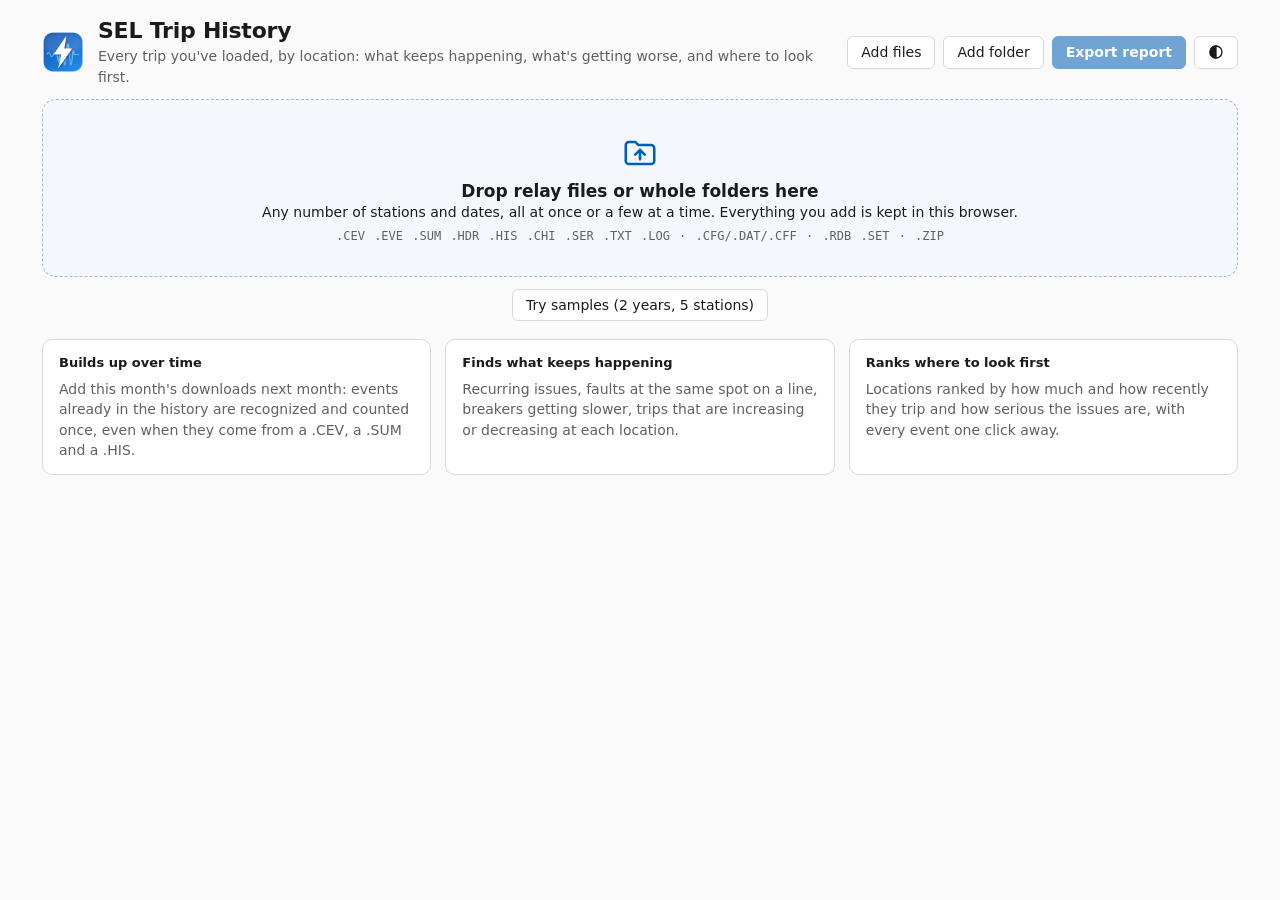
==== history.html @ f5fac55e "Publish browser version from 59e801c" ====
<!doctype html>
<html lang="en">
<head>
<meta charset="utf-8">
<meta name="viewport" content="width=device-width, initial-scale=1">
<title>SEL Trip History</title>
<meta name="description" content="Load SEL relay event files from many stations and dates; see recurring issues, trends and the worst locations. Runs entirely in your browser.">
<link rel="icon" type="image/png" href="[data-uri]">
<style>
:root {
  --bg: #fafafa; --surface: #ffffff; --surface-2: #f3f3f3; --text: #1b1b1b; --muted: #616161;
  --border: #d9d9d9; --accent: #005fb8; --accent-hover: #0a6cc7; --on-accent: #ffffff;
  --drop: #f4f8fd; --drop-hover: #e3eefb; --drop-line: #9fb9d9; --sel: #cce4f7;
  --trip: #c42b1c; --ok: #0f7b0f; --warn: #9a5800; --rule: #c9c9c9; --shadow: 0 8px 28px rgba(0,0,0,.14);
  --c-fault: #005fb8; --c-nofault: #c27c0e; --c-other: #a0a0a0; --heat: 196, 43, 28;
  --pA: #c42b1c; --pB: #1b1b1b; --pC: #005fb8; --pX: #8a8a8a;
  color-scheme: light;
}
@media (prefers-color-scheme: dark) {
  :root:not([data-theme="light"]) {
    --bg: #1c1c1c; --surface: #252525; --surface-2: #2c2c2c; --text: #e9e9e9; --muted: #9e9e9e;
    --border: #3a3a3a; --accent: #4cc2ff; --accent-hover: #6dccff; --on-accent: #000000;
    --drop: #20262d; --drop-hover: #22344a; --drop-line: #4d6a8b; --sel: #264f78;
    --trip: #ff8f85; --ok: #6ccb5f; --warn: #ffb74d; --rule: #474747; --shadow: 0 8px 28px rgba(0,0,0,.5);
    --c-fault: #4cc2ff; --c-nofault: #ffb74d; --c-other: #6e6e6e; --heat: 255, 143, 133;
    --pA: #ff8f85; --pB: #e9e9e9; --pC: #4cc2ff; --pX: #8a8a8a;
    color-scheme: dark;
  }
}
:root[data-theme="dark"] {
  --bg: #1c1c1c; --surface: #252525; --surface-2: #2c2c2c; --text: #e9e9e9; --muted: #9e9e9e;
  --border: #3a3a3a; --accent: #4cc2ff; --accent-hover: #6dccff; --on-accent: #000000;
  --drop: #20262d; --drop-hover: #22344a; --drop-line: #4d6a8b; --sel: #264f78;
  --trip: #ff8f85; --ok: #6ccb5f; --warn: #ffb74d; --rule: #474747; --shadow: 0 8px 28px rgba(0,0,0,.5);
  --c-fault: #4cc2ff; --c-nofault: #ffb74d; --c-other: #6e6e6e; --heat: 255, 143, 133;
  --pA: #ff8f85; --pB: #e9e9e9; --pC: #4cc2ff; --pX: #8a8a8a;
  color-scheme: dark;
}
* { box-sizing: border-box; }
html, body { margin: 0; }
body {
  background: var(--bg); color: var(--text);
  font: 14px/1.45 "Segoe UI Variable Text", "Segoe UI", Inter, system-ui, -apple-system, "Helvetica Neue", Arial, sans-serif;
  -webkit-font-smoothing: antialiased;
}
::selection { background: var(--sel); }
.wrap { max-width: 1240px; margin: 0 auto; padding: 18px 22px 40px; }
.mono { font-family: "Cascadia Mono", "Cascadia Code", Consolas, ui-monospace, "SF Mono", Menlo, monospace; }
.num { font-variant-numeric: tabular-nums; }
[hidden] { display: none !important; }

header { display: flex; align-items: center; gap: 14px; flex-wrap: wrap; margin-bottom: 12px; }
header img { width: 42px; height: 42px; flex: none; }
.titles { flex: 1 1 260px; min-width: 0; }
h1 { font: 600 22px/1.2 "Segoe UI Variable Display", "Segoe UI", Inter, system-ui, sans-serif; margin: 0; letter-spacing: -.01em; }
h2 { font: 600 16px/1.3 "Segoe UI Variable Display", "Segoe UI", Inter, system-ui, sans-serif; margin: 0; }
h3 { font-size: 13px; margin: 0; }
.sub { color: var(--muted); margin-top: 2px; }
.head-actions { display: flex; align-items: center; gap: 8px; flex-wrap: wrap; }

button, .btn {
  font: inherit; color: var(--text); background: var(--surface); border: 1px solid var(--border);
  border-radius: 6px; padding: 5px 13px; min-height: 32px; cursor: pointer; white-space: nowrap; transition: background .12s, border-color .12s;
}
button:hover { background: var(--surface-2); }
button:focus-visible, input:focus-visible, select:focus-visible, textarea:focus-visible, [tabindex]:focus-visible { outline: 2px solid var(--accent); outline-offset: 2px; }
button.accent { background: var(--accent); border-color: var(--accent); color: var(--on-accent); font-weight: 600; }
button.accent:hover { background: var(--accent-hover); border-color: var(--accent-hover); }
button.link { border: 0; background: transparent; color: var(--accent); padding: 0 2px; min-height: 0; }
button.link:hover { text-decoration: underline; background: transparent; }
button.small { min-height: 26px; padding: 2px 9px; font-size: 12.5px; }
button.danger { color: var(--trip); }
button:disabled { opacity: .55; cursor: default; }
select, input[type="search"], input[type="text"], input[type="date"], input[type="number"] {
  font: inherit; color: var(--text); background: var(--surface); border: 1px solid var(--border); border-radius: 6px; min-height: 32px; padding: 4px 8px;
}
input[type="number"] { width: 80px; }
select { max-width: 220px; cursor: pointer; }
input[type="search"] { width: 220px; }
textarea { width: 100%; font: inherit; color: var(--text); background: var(--surface); border: 1px solid var(--border); border-radius: 8px; padding: 7px 10px; resize: vertical; }
label.check { display: inline-flex; align-items: center; gap: 7px; cursor: pointer; user-select: none; }
label.check input { width: 16px; height: 16px; accent-color: var(--accent); margin: 0; }
.field { display: inline-flex; align-items: center; gap: 6px; }
.hint, .muted { color: var(--muted); }
.hint { font-size: 12px; }
.cap { font-size: 11.5px; font-weight: 700; letter-spacing: .04em; text-transform: uppercase; color: var(--muted); }

/* status strip */
.strip { display: flex; align-items: center; gap: 10px 16px; flex-wrap: wrap; padding: 8px 12px; margin-bottom: 12px;
  background: var(--surface); border: 1px solid var(--border); border-radius: 8px; }
.strip .grow { flex: 1; }
.strip b { font-weight: 600; }

.tabs { display: flex; gap: 4px; border-bottom: 1px solid var(--border); margin: 0 0 16px; overflow-x: auto; scrollbar-width: none; }
.tabs button { border: 0; border-bottom: 2.5px solid transparent; border-radius: 6px 6px 0 0; background: transparent; padding: 7px 16px; font-weight: 600; color: var(--muted); margin-bottom: -1px; }
.tabs button:hover { background: var(--surface-2); color: var(--text); }
.tabs button[aria-selected="true"] { color: var(--accent); border-bottom-color: var(--accent); }
.tabs .badge { font-size: 11px; font-weight: 600; background: var(--surface-2); color: var(--muted); border-radius: 9px; padding: 0 7px; margin-left: 6px; }

.drop { border: 1.6px dashed var(--drop-line); background: var(--drop); border-radius: 14px; padding: 34px 16px 30px; text-align: center; cursor: pointer; user-select: none; transition: background .12s, border-color .12s; }
.drop:hover, .drop.over { background: var(--drop-hover); border-color: var(--accent); }
.drop svg { width: 38px; height: 38px; color: var(--accent); display: block; margin: 0 auto 8px; }
.drop .big { font: 600 17px/1.3 "Segoe UI Variable Display", "Segoe UI", Inter, system-ui, sans-serif; }
.drop .formats { color: var(--muted); font-size: 12px; margin-top: 6px; word-spacing: 2px; }
body.dragging::after { content: "Drop to add to the history"; position: fixed; inset: 10px; border: 2px dashed var(--accent); border-radius: 16px;
  background: color-mix(in srgb, var(--drop-hover) 85%, transparent); display: grid; place-items: center; font: 600 20px/1 system-ui, sans-serif; color: var(--accent); z-index: 100; pointer-events: none; }
.empty-grid { display: grid; grid-template-columns: repeat(3, 1fr); gap: 14px; margin-top: 18px; }
.empty-grid .card p { margin: 6px 0 0; color: var(--muted); }

.card { background: var(--surface); border: 1px solid var(--border); border-radius: 10px; padding: 14px 16px; min-width: 0; }
.card-head { display: flex; align-items: baseline; justify-content: space-between; gap: 10px; margin-bottom: 10px; flex-wrap: wrap; }
.grid2 { display: grid; grid-template-columns: minmax(0, 1.25fr) minmax(0, 1fr); gap: 16px; margin-top: 16px; }
.grid2.even { grid-template-columns: 1fr 1fr; }

/* KPI tiles */
.kpis { display: grid; grid-template-columns: repeat(6, minmax(0, 1fr)); gap: 10px; }
.kpi { background: var(--surface); border: 1px solid var(--border); border-radius: 10px; padding: 10px 12px; text-align: left; cursor: pointer; white-space: normal; min-height: 0; }
.kpi:hover { border-color: var(--accent); background: var(--surface); }
.kpi .v { font: 600 24px/1.15 "Segoe UI Variable Display", "Segoe UI", Inter, system-ui, sans-serif; font-variant-numeric: tabular-nums; }
.kpi .l { font-size: 12px; color: var(--muted); margin-top: 2px; }
.kpi .v.up { color: var(--trip); } .kpi .v.down { color: var(--ok); }

/* tables */
table.t { width: 100%; border-collapse: collapse; }
table.t th { text-align: left; font-size: 11.5px; font-weight: 700; letter-spacing: .03em; text-transform: uppercase; color: var(--muted); padding: 6px 8px; border-bottom: 1px solid var(--border); white-space: nowrap; }
table.t td { padding: 7px 8px; border-bottom: 1px solid var(--border); vertical-align: top; }
table.t tbody tr.click { cursor: pointer; }
table.t tbody tr.click:hover { background: var(--surface-2); }
table.t tbody tr.on { background: var(--sel); }
table.t th.sortable { cursor: pointer; }
table.t th.sortable:hover { color: var(--text); }
.tablewrap { overflow-x: auto; }
td.r, th.r { text-align: right; }

/* chips and marks */
.chip { display: inline-block; font-size: 11.5px; line-height: 1.5; padding: 0 7px; border-radius: 10px; background: var(--surface-2); border: 1px solid var(--border); margin: 1px 3px 1px 0; white-space: nowrap; }
.chip.rec { border-color: var(--trip); color: var(--trip); font-weight: 600; }
.chip.hot { border-color: var(--warn); color: var(--warn); font-weight: 600; }
.chip.pair { border-color: var(--accent); color: var(--accent); }
.trip { color: var(--trip); font-weight: 700; }
.ok { color: var(--ok); }
.warn { color: var(--warn); }
.tr { font-weight: 600; white-space: nowrap; }
.tr.up { color: var(--trip); } .tr.down { color: var(--ok); } .tr.flat, .tr.few { color: var(--muted); }
.scorebar { position: relative; height: 6px; border-radius: 3px; background: var(--surface-2); margin-top: 4px; overflow: hidden; }
.scorebar i { position: absolute; inset: 0 auto 0 0; background: var(--trip); border-radius: 3px; }
.rank { display: inline-grid; place-items: center; width: 24px; height: 24px; border-radius: 50%; background: var(--surface-2); font-weight: 700; font-size: 12px; }
.rank.r1 { background: var(--trip); color: var(--surface); }
.spark { display: block; }

/* ranked list (overview) */
.rl { list-style: none; margin: 0; padding: 0; }
.rl li { display: grid; grid-template-columns: 28px minmax(0, 1fr) 96px 92px; align-items: center; gap: 10px; padding: 8px 6px; border-bottom: 1px solid var(--border); cursor: pointer; border-radius: 6px; }
.rl li:hover { background: var(--surface-2); }
.rl .name { font-weight: 600; overflow: hidden; text-overflow: ellipsis; white-space: nowrap; }
.rl .meta { font-size: 12px; color: var(--muted); overflow: hidden; text-overflow: ellipsis; white-space: nowrap; }

.recur { border: 1px solid var(--border); border-left: 3px solid var(--trip); border-radius: 8px; padding: 8px 10px; margin-bottom: 8px; cursor: pointer; background: var(--surface); }
.recur:hover { background: var(--surface-2); }
.recur .top { display: flex; justify-content: space-between; gap: 8px; }
.recur .what { font-weight: 600; }
.recur .where { font-size: 12px; color: var(--muted); }

/* charts */
.chart { width: 100%; height: auto; display: block; overflow: visible; }
.chart .bar { cursor: pointer; }
.chart .bar:hover { opacity: .75; }
.chart text { fill: var(--muted); font-size: 11px; font-family: inherit; }
.chart .grid { stroke: var(--border); stroke-width: 1; }
.chart .mark { stroke: var(--ok); stroke-width: 1.5; stroke-dasharray: 4 3; }
.chart .marklbl { fill: var(--ok); font-weight: 600; }
.legend { display: flex; gap: 14px; flex-wrap: wrap; font-size: 12px; color: var(--muted); }
.legend i { display: inline-block; width: 10px; height: 10px; border-radius: 2px; margin-right: 5px; vertical-align: -1px; }
#tip { position: fixed; z-index: 200; pointer-events: none; background: var(--text); color: var(--bg); padding: 5px 9px; border-radius: 6px; font-size: 12px; max-width: 320px; box-shadow: var(--shadow); white-space: pre-line; }

/* locations page */
.loc-layout { display: grid; grid-template-columns: 300px minmax(0, 1fr); gap: 16px; align-items: start; }
.loc-list { position: sticky; top: 10px; max-height: calc(100vh - 20px); overflow: auto; padding: 6px; }
.loc-list .st { font-size: 11.5px; font-weight: 700; text-transform: uppercase; letter-spacing: .04em; color: var(--muted); padding: 10px 8px 4px; display: flex; justify-content: space-between; }
.loc-list button.item { display: grid; grid-template-columns: 26px minmax(0, 1fr) auto; gap: 8px; align-items: center; width: 100%; text-align: left; border: 0; border-radius: 6px; padding: 6px 8px; min-height: 40px; white-space: normal; background: transparent; }
.loc-list button.item:hover { background: var(--surface-2); }
.loc-list button.item.on { background: var(--sel); }
.loc-list .nm { font-weight: 600; overflow: hidden; text-overflow: ellipsis; white-space: nowrap; display: block; }
.loc-list .sm { font-size: 11.5px; color: var(--muted); display: block; }
.stats { display: grid; grid-template-columns: repeat(6, minmax(0, 1fr)); gap: 8px; margin: 12px 0; }
.stat { background: var(--surface-2); border-radius: 8px; padding: 7px 10px; }
.stat .v { font-weight: 600; font-size: 17px; font-variant-numeric: tabular-nums; }
.stat .l { font-size: 11.5px; color: var(--muted); }
.why { margin: 6px 0 0; padding: 0; list-style: none; font-size: 12.5px; }
.why li { display: flex; justify-content: space-between; gap: 10px; padding: 2px 0; border-bottom: 1px dotted var(--border); }
.why li b { font-variant-numeric: tabular-nums; }
.advice { font-size: 12.5px; color: var(--muted); margin-top: 3px; }
.section { margin-top: 16px; }
.wl { display: flex; gap: 8px; align-items: center; flex-wrap: wrap; margin-top: 8px; }
.wl input[type="text"] { flex: 1 1 260px; }
.wl-list { margin: 8px 0 0; padding: 0; list-style: none; }
.wl-list li { display: flex; gap: 10px; align-items: baseline; padding: 4px 0; border-bottom: 1px solid var(--border); }
.wl-list li span:first-child { color: var(--ok); font-weight: 600; white-space: nowrap; }
.wl-list li .grow { flex: 1; }

/* heatmap */
.heat td.h { text-align: center; font-variant-numeric: tabular-nums; cursor: pointer; min-width: 52px; border-left: 1px solid var(--surface); }
.heat td.h:hover { outline: 2px solid var(--accent); outline-offset: -2px; }
.heat td.h.rec { font-weight: 700; text-decoration: underline; text-decoration-thickness: 2px; }
.heat th.v { writing-mode: vertical-rl; transform: rotate(180deg); text-transform: none; letter-spacing: 0; font-weight: 600; font-size: 12px; padding: 8px 4px; height: 150px; vertical-align: bottom; text-align: left; }

/* filters */
.filters { display: flex; gap: 8px; flex-wrap: wrap; align-items: center; margin-bottom: 10px; }
.filters .grow { flex: 1; }

/* drawer */
#drawer { position: fixed; top: 0; right: 0; bottom: 0; width: min(560px, 100vw); background: var(--surface); border-left: 1px solid var(--border); box-shadow: var(--shadow);
  z-index: 50; display: flex; flex-direction: column; transform: translateX(105%); transition: transform .18s ease; }
#drawer.open { transform: none; }
#drawer .dh { display: flex; align-items: center; gap: 8px; padding: 12px 14px; border-bottom: 1px solid var(--border); }
#drawer .dh .grow { flex: 1; min-width: 0; }
#drawer .db { overflow: auto; padding: 14px 16px 30px; }
#drawer h4 { margin: 16px 0 6px; font-size: 11.5px; font-weight: 700; letter-spacing: .04em; text-transform: uppercase; color: var(--muted); }
#drawer ul { margin: 0; padding-left: 18px; }
#drawer li { margin: 2px 0; }
#drawer .checkl li { color: var(--warn); }
#drawer table.kv td { padding: 2px 12px 2px 0; vertical-align: top; }
#drawer table.kv td:first-child { color: var(--muted); white-space: nowrap; }
.seq { font-size: 12px; columns: 2; }

dialog { max-width: min(720px, calc(100vw - 32px)); width: 100%; border: 1px solid var(--border); border-radius: 12px; background: var(--surface); color: var(--text); padding: 0; box-shadow: var(--shadow); }
dialog::backdrop { background: rgba(0,0,0,.45); }
dialog .dlg-h { display: flex; align-items: center; justify-content: space-between; padding: 14px 18px; border-bottom: 1px solid var(--border); }
dialog .dlg-b { padding: 14px 18px; max-height: 70vh; overflow: auto; }
dialog .dlg-f { display: flex; gap: 8px; justify-content: flex-end; padding: 12px 18px; border-top: 1px solid var(--border); flex-wrap: wrap; }
.opts { display: grid; grid-template-columns: 1fr 1fr; gap: 6px 18px; margin: 6px 0 12px; }
.fmt { display: flex; gap: 6px; flex-wrap: wrap; margin-bottom: 12px; }
.fmt label { border: 1px solid var(--border); border-radius: 8px; padding: 6px 10px; cursor: pointer; display: inline-flex; gap: 6px; align-items: center; }
.fmt label:has(input:checked) { border-color: var(--accent); background: var(--drop); }
.settings-grid { display: grid; grid-template-columns: auto auto; gap: 8px 14px; align-items: center; justify-content: start; }

#toast { position: fixed; left: 50%; bottom: 22px; transform: translateX(-50%); background: var(--text); color: var(--bg); padding: 9px 16px; border-radius: 8px; z-index: 300; box-shadow: var(--shadow); max-width: calc(100vw - 30px); }
#busy { position: fixed; inset: 0; background: color-mix(in srgb, var(--bg) 70%, transparent); display: grid; place-items: center; z-index: 150; font-weight: 600; }

#print-root { display: none; }
@media print {
  body > *:not(#print-root) { display: none !important; }
  #print-root { display: block; color: #000; font: 10.5pt/1.35 Calibri, "Segoe UI", Arial, sans-serif; }
  #print-root h1 { font-size: 15pt; margin: 14pt 0 4pt; border-bottom: .5pt solid #999; }
  #print-root h2 { font-size: 12pt; margin: 12pt 0 3pt; page-break-after: avoid; }
  #print-root table { border-collapse: collapse; width: 100%; margin: 4pt 0 8pt; font-size: 8.5pt; }
  #print-root th, #print-root td { border: .5pt solid #bbb; padding: 2pt 4pt; text-align: left; vertical-align: top; }
  #print-root th { background: #eee; }
  #print-root img { max-width: 100%; }
  #print-root .note { color: #555; font-style: italic; font-size: 8.5pt; }
}

@media (max-width: 980px) {
  .kpis { grid-template-columns: repeat(3, minmax(0, 1fr)); }
  .grid2, .grid2.even, .loc-layout, .empty-grid { grid-template-columns: minmax(0, 1fr); }
  .loc-list { position: static; max-height: 300px; }
  .stats { grid-template-columns: repeat(3, minmax(0, 1fr)); }
}
@media (max-width: 560px) {
  .wrap { padding: 12px 12px 30px; }
  .kpis { grid-template-columns: repeat(2, minmax(0, 1fr)); }
  .rl li { grid-template-columns: 28px minmax(0, 1fr) 70px; }
  .rl li .sp { display: none; }
  input[type="search"] { width: 100%; }
  .opts { grid-template-columns: 1fr; }
}
</style>
</head>
<body>
<div class="wrap">
  <header>
    <img src="[data-uri]" alt="">
    <div class="titles">
      <h1>SEL Trip History</h1>
      <div class="sub">Every trip you've loaded, by location: what keeps happening, what's getting worse, and where to look first.</div>
    </div>
    <div class="head-actions">
      <button id="addFiles" title="Add event files (Ctrl+O)">Add files</button>
      <button id="addFolder" title="Add a folder (and its subfolders)">Add folder</button>
      <button id="exportBtn" class="accent" title="Export a historical report (Ctrl+S)" disabled>Export report</button>
      <button id="themeBtn" title="Dark / light (Ctrl+D)" aria-label="Dark or light mode"><svg width="16" height="16" viewBox="0 0 24 24" fill="none" stroke="currentColor" stroke-width="2" style="vertical-align:-3px"><circle cx="12" cy="12" r="9"/><path d="M12 3a9 9 0 0 0 0 18z" fill="currentColor"/></svg></button>
    </div>
  </header>
  <input type="file" id="pickFiles" multiple hidden>
  <input type="file" id="pickFolder" webkitdirectory multiple hidden>

  <!-- empty state -->
  <section id="emptyView">
    <div class="drop" id="drop" tabindex="0" role="button" aria-label="Add files">
      <svg viewBox="0 0 24 24" fill="none" stroke="currentColor" stroke-width="1.6" stroke-linecap="round" stroke-linejoin="round" aria-hidden="true"><path d="M3 7a2 2 0 0 1 2-2h4l2 2h8a2 2 0 0 1 2 2v8a2 2 0 0 1-2 2H5a2 2 0 0 1-2-2z"/><path d="M12 10v6M9 13l3-3 3 3"/></svg>
      <div class="big">Drop relay files or whole folders here</div>
      <div>Any number of stations and dates, all at once or a few at a time. Everything you add is kept in this browser.</div>
      <div class="formats mono">.CEV .EVE .SUM .HDR .HIS .CHI .SER .TXT .LOG · .CFG/.DAT/.CFF · .RDB .SET · .ZIP</div>
    </div>
    <div class="row" style="display:flex;gap:8px;justify-content:center;margin-top:12px">
      <button id="samples">Try samples (2 years, 5 stations)</button>
    </div>
    <div class="empty-grid">
      <div class="card"><h3>Builds up over time</h3><p>Add this month's downloads next month: events already in the history are recognized and counted once, even when they come from a .CEV, a .SUM and a .HIS.</p></div>
      <div class="card"><h3>Finds what keeps happening</h3><p>Recurring issues, faults at the same spot on a line, breakers getting slower, trips that are increasing or decreasing at each location.</p></div>
      <div class="card"><h3>Ranks where to look first</h3><p>Locations ranked by how much and how recently they trip and how serious the issues are, with every event one click away.</p></div>
    </div>
  </section>

  <!-- main -->
  <section id="mainView" hidden>
    <div class="strip">
      <span id="stripText"></span>
      <span class="grow"></span>
      <span class="field"><label for="fFrom" class="hint">From</label><input type="date" id="fFrom"></span>
      <span class="field"><label for="fTo" class="hint">To</label><input type="date" id="fTo"></span>
      <span class="field" title="Trends are measured up to this date. Blank = the latest event."><label for="fAsOf" class="hint">Trends to</label><input type="date" id="fAsOf"></span>
      <button class="small" id="fReset" hidden>Reset dates</button>
    </div>
    <nav class="tabs" role="tablist" aria-label="Pages">
      <button role="tab" data-tab="overview" aria-selected="true" title="Alt+1">Overview</button>
      <button role="tab" data-tab="locations" aria-selected="false" title="Alt+2">Locations<span class="badge" id="bLoc"></span></button>
      <button role="tab" data-tab="issues" aria-selected="false" title="Alt+3">Issues<span class="badge" id="bIss"></span></button>
      <button role="tab" data-tab="events" aria-selected="false" title="Alt+4">Events<span class="badge" id="bEv"></span></button>
      <button role="tab" data-tab="data" aria-selected="false" title="Alt+5">Files &amp; settings<span class="badge" id="bFiles"></span></button>
    </nav>

    <div id="page-overview" role="tabpanel"></div>
    <div id="page-locations" role="tabpanel" hidden></div>
    <div id="page-issues" role="tabpanel" hidden></div>
    <div id="page-events" role="tabpanel" hidden></div>
    <div id="page-data" role="tabpanel" hidden></div>
  </section>
</div>

<aside id="drawer" aria-label="Event details" aria-hidden="true">
  <div class="dh">
    <div class="grow"><div id="dTitle" style="font-weight:600"></div><div id="dSub" class="hint"></div></div>
    <button class="small" id="dPrev" title="Previous event (←)">◀</button>
    <button class="small" id="dNext" title="Next event (→)">▶</button>
    <button class="small" id="dClose" title="Close (Esc)" aria-label="Close">✕</button>
  </div>
  <div class="db" id="dBody"></div>
</aside>

<dialog id="expDlg" aria-labelledby="expTitle">
  <div class="dlg-h"><h2 id="expTitle">Export historical report</h2><button class="small" data-close aria-label="Close">✕</button></div>
  <div class="dlg-b">
    <div class="cap" style="margin-bottom:6px">Format</div>
    <div class="fmt" id="expFmt">
      <label><input type="radio" name="fmt" value="docx" checked> Word (.docx)</label>
      <label><input type="radio" name="fmt" value="pdf"> PDF (print)</label>
      <label><input type="radio" name="fmt" value="txt"> Text</label>
      <label><input type="radio" name="fmt" value="csv-ev"> Events (.csv)</label>
      <label><input type="radio" name="fmt" value="csv-loc"> Locations (.csv)</label>
    </div>
    <div class="cap" style="margin-bottom:6px">Which locations</div>
    <div style="display:flex;gap:8px;flex-wrap:wrap;margin-bottom:12px">
      <select id="expStation"></select>
      <select id="expRelay"></select>
    </div>
    <div id="expSections">
      <div class="cap">Sections</div>
      <div class="opts">
        <label class="check"><input type="checkbox" data-s="overview" checked> Overview and trip chart</label>
        <label class="check"><input type="checkbox" data-s="ranking" checked> Problem locations, ranked</label>
        <label class="check"><input type="checkbox" data-s="recurring" checked> Recurring issues</label>
        <label class="check"><input type="checkbox" data-s="hotspots" checked> Fault hot spots</label>
        <label class="check"><input type="checkbox" data-s="trends" checked> Trends</label>
        <label class="check"><input type="checkbox" data-s="matrix" checked> Issue counts by location</label>
        <label class="check"><input type="checkbox" data-s="details" checked> Details for each location</label>
        <label class="check"><input type="checkbox" data-s="events" checked> Event list in each location</label>
        <label class="check"><input type="checkbox" data-s="charts" checked> Charts (Word and PDF)</label>
        <label class="check"><input type="checkbox" data-s="worklog" checked> Work log</label>
      </div>
      <label for="expNotes" class="cap">Comments at the top (optional)</label>
      <textarea id="expNotes" rows="3" placeholder="e.g. Prepared for the October reliability review."></textarea>
    </div>
    <div class="field" style="margin-top:10px;width:100%"><label for="expName" class="hint">File name</label><input type="text" id="expName" style="flex:1"></div>
    <p class="hint" id="expHint"></p>
  </div>
  <div class="dlg-f"><button data-close>Cancel</button><button class="accent" id="expGo">Export</button></div>
</dialog>

<dialog id="stDlg" aria-labelledby="stTitle">
  <div class="dlg-h"><h2 id="stTitle">Station for this relay</h2><button class="small" data-close aria-label="Close">✕</button></div>
  <div class="dlg-b">
    <p class="hint" id="stHint"></p>
    <input type="text" id="stName" list="stList" style="width:100%" placeholder="Station name">
    <datalist id="stList"></datalist>
  </div>
  <div class="dlg-f"><button id="stAuto">Use what the files say</button><button data-close>Cancel</button><button class="accent" id="stSave">Save</button></div>
</dialog>

<div id="tip" hidden></div>
<div id="toast" hidden></div>
<div id="busy" hidden><div><span id="busyText">Reading files…</span></div></div>
<div id="print-root"></div>

<script id="sample-data" type="application/json">[{"name": "2025-01-25_FEEDER12_AG.sum", "path": "sample_history/Apex Sub/Feeder_12/2025-01-25_FEEDER12_AG.sum", "b64": "[base64]"}, {"name": "2025-09-16_FEEDER12_AG.sum", "path": "sample_history/Apex Sub/Feeder_12/2025-09-16_FEEDER12_AG.sum", "b64": "[base64]"}, {"name": "2025-09-29_FEEDER12_AG.sum", "path": "sample_history/Apex Sub/Feeder_12/2025-09-29_FEEDER12_AG.sum", "b64": "[base64]"}, {"name": "2026-01-23_FEEDER12_AG.sum", "path": "sample_history/Apex Sub/Feeder_12/2026-01-23_FEEDER12_AG.sum", "b64": "[base64]"}, {"name": "2026-04-15_FEEDER12_CG.sum", "path": "sample_history/Apex Sub/Feeder_12/2026-04-15_FEEDER12_CG.sum", "b64": "[base64]"}, {"name": "2026-06-14_FEEDER12_AG.sum", "path": "sample_history/Apex Sub/Feeder_12/2026-06-14_FEEDER12_AG.sum", "b64": "[base64]"}, {"name": "2026-07-22_FEEDER12_AG.sum", "path": "sample_history/Apex Sub/Feeder_12/2026-07-22_FEEDER12_AG.sum", "b64": "[base64]"}, {"name": "2026-08-09_FEEDER12_AG.sum", "path": "sample_history/Apex Sub/Feeder_12/2026-08-09_FEEDER12_AG.sum", "b64": "[base64]"}, {"name": "2026-08-30_FEEDER12_AG.sum", "path": "sample_history/Apex Sub/Feeder_12/2026-08-30_FEEDER12_AG.sum", "b64": "[base64]"}, {"name": "2026-09-18_FEEDER12_AG.sum", "path": "sample_history/Apex Sub/Feeder_12/2026-09-18_FEEDER12_AG.sum", "b64": "[base64]"}, {"name": "2026-10-03_FEEDER12_AG.sum", "path": "sample_history/Apex Sub/Feeder_12/2026-10-03_FEEDER12_AG.sum", "b64": "[base64]"}, {"name": "2026-10-15_FEEDER12_AG.sum", "path": "sample_history/Apex Sub/Feeder_12/2026-10-15_FEEDER12_AG.sum", "b64": "[base64]"}, {"name": "2026-10-24_FEEDER12_AG.sum", "path": "sample_history/Apex Sub/Feeder_12/2026-10-24_FEEDER12_AG.sum", "b64": "[base64]"}, {"name": "FEEDER12_history_2026-10-27.his", "path": "sample_history/Apex Sub/Feeder_12/FEEDER12_history_2026-10-27.his", "b64": "[base64]"}, {"name": "FEEDER12_settings.set", "path": "sample_history/Apex Sub/Feeder_12/FEEDER12_settings.set", "b64": "[base64]"}, {"name": "2025-07-30_FEEDER14_TRIP.sum", "path": "sample_history/Apex Sub/Feeder_14/2025-07-30_FEEDER14_TRIP.sum", "b64": "[base64]"}, {"name": "2026-08-11_FEEDER14_TRIP.sum", "path": "sample_history/Apex Sub/Feeder_14/2026-08-11_FEEDER14_TRIP.sum", "b64": "[base64]"}, {"name": "FEEDER14_settings.set", "path": "sample_history/Apex Sub/Feeder_14/FEEDER14_settings.set", "b64": "[base64]"}, {"name": "2025-01-23_FEEDER7_AG.sum", "path": "sample_history/Apex Sub/Feeder_7/2025-01-23_FEEDER7_AG.sum", "b64": "[base64]"}, {"name": "2025-07-16_FEEDER7_AG.sum", "path": "sample_history/Apex Sub/Feeder_7/2025-07-16_FEEDER7_AG.sum", "b64": "[base64]"}, {"name": "2025-09-25_FEEDER7_BG.sum", "path": "sample_history/Apex Sub/Feeder_7/2025-09-25_FEEDER7_BG.sum", "b64": "[base64]"}, {"name": "2026-03-04_FEEDER7_TRIP.sum", "path": "sample_history/Apex Sub/Feeder_7/2026-03-04_FEEDER7_TRIP.sum", "b64": "[base64]"}, {"name": "2026-03-29_FEEDER7_TRIP.sum", "path": "sample_history/Apex Sub/Feeder_7/2026-03-29_FEEDER7_TRIP.sum", "b64": "[base64]"}, {"name": "2026-04-17_FEEDER7_TRIP.sum", "path": "sample_history/Apex Sub/Feeder_7/2026-04-17_FEEDER7_TRIP.sum", "b64": "[base64]"}, {"name": "2026-05-09_FEEDER7_TRIP.sum", "path": "sample_history/Apex Sub/Feeder_7/2026-05-09_FEEDER7_TRIP.sum", "b64": "[base64]"}, {"name": "FEEDER7_settings.set", "path": "sample_history/Apex Sub/Feeder_7/FEEDER7_settings.set", "b64": "[base64]"}, {"name": "2025-03-18_LINE5HILL_BC.cev", "path": "sample_history/Hill Sub/Line_5_Hill/2025-03-18_LINE5HILL_BC.cev", "b64": "[base64]"}, {"name": "2025-11-06_LINE5HILL_AG.cev", "path": "sample_history/Hill Sub/Line_5_Hill/2025-11-06_LINE5HILL_AG.cev", "b64": "[base64]"}, {"name": "2026-04-12_LINE5HILL_BC.cev", "path": "sample_history/Hill Sub/Line_5_Hill/2026-04-12_LINE5HILL_BC.cev", "b64": "[base64]"}, {"name": "2026-07-02_LINE5HILL_CG.cev", "path": "sample_history/Hill Sub/Line_5_Hill/2026-07-02_LINE5HILL_CG.cev", "b64": "[base64]"}, {"name": "2026-09-09_LINE5HILL_BC.cev", "path": "sample_history/Hill Sub/Line_5_Hill/2026-09-09_LINE5HILL_BC.cev", "b64": "[base64]"}, {"name": "2026-10-19_LINE5HILL_AG.cev", "path": "sample_history/Hill Sub/Line_5_Hill/2026-10-19_LINE5HILL_AG.cev", "b64": "[base64]"}, {"name": "LINE5HILL_settings.set", "path": "sample_history/Hill Sub/Line_5_Hill/LINE5HILL_settings.set", "b64": "[base64]"}, {"name": "2024-12-27_FEEDER11_AG.sum", "path": "sample_history/Mill Road Sub/Feeder_11/2024-12-27_FEEDER11_AG.sum", "b64": "[base64]"}, {"name": "2025-01-16_FEEDER11_BG.sum", "path": "sample_history/Mill Road Sub/Feeder_11/2025-01-16_FEEDER11_BG.sum", "b64": "[base64]"}, {"name": "2025-02-14_FEEDER11_CG.sum", "path": "sample_history/Mill Road Sub/Feeder_11/2025-02-14_FEEDER11_CG.sum", "b64": "[base64]"}, {"name": "2025-10-12_FEEDER11_BG.sum", "path": "sample_history/Mill Road Sub/Feeder_11/2025-10-12_FEEDER11_BG.sum", "b64": "[base64]"}, {"name": "2025-10-15_FEEDER11_CG.sum", "path": "sample_history/Mill Road Sub/Feeder_11/2025-10-15_FEEDER11_CG.sum", "b64": "[base64]"}, {"name": "2025-11-16_FEEDER11_CG.sum", "path": "sample_history/Mill Road Sub/Feeder_11/2025-11-16_FEEDER11_CG.sum", "b64": "[base64]"}, {"name": "2025-12-18_FEEDER11_BG.sum", "path": "sample_history/Mill Road Sub/Feeder_11/2025-12-18_FEEDER11_BG.sum", "b64": "[base64]"}, {"name": "2025-12-22_FEEDER11_AG.sum", "path": "sample_history/Mill Road Sub/Feeder_11/2025-12-22_FEEDER11_AG.sum", "b64": "[base64]"}, {"name": "2026-02-08_FEEDER11_CG.sum", "path": "sample_history/Mill Road Sub/Feeder_11/2026-02-08_FEEDER11_CG.sum", "b64": "[base64]"}, {"name": "2026-04-02_FEEDER11_CG.sum", "path": "sample_history/Mill Road Sub/Feeder_11/2026-04-02_FEEDER11_CG.sum", "b64": "[base64]"}, {"name": "2026-05-04_FEEDER11_CG.sum", "path": "sample_history/Mill Road Sub/Feeder_11/2026-05-04_FEEDER11_CG.sum", "b64": "[base64]"}, {"name": "2026-05-15_FEEDER11_CG.sum", "path": "sample_history/Mill Road Sub/Feeder_11/2026-05-15_FEEDER11_CG.sum", "b64": "[base64]"}, {"name": "2026-06-20_FEEDER11_CG.sum", "path": "sample_history/Mill Road Sub/Feeder_11/2026-06-20_FEEDER11_CG.sum", "b64": "[base64]"}, {"name": "2026-07-23_FEEDER11_CG.sum", "path": "sample_history/Mill Road Sub/Feeder_11/2026-07-23_FEEDER11_CG.sum", "b64": "[base64]"}, {"name": "2026-08-02_FEEDER11_BC.sum", "path": "sample_history/Mill Road Sub/Feeder_11/2026-08-02_FEEDER11_BC.sum", "b64": "[base64]"}, {"name": "2026-08-06_FEEDER11_BC.sum", "path": "sample_history/Mill Road Sub/Feeder_11/2026-08-06_FEEDER11_BC.sum", "b64": "[base64]"}, {"name": "2026-09-11_FEEDER11_BG.sum", "path": "sample_history/Mill Road Sub/Feeder_11/2026-09-11_FEEDER11_BG.sum", "b64": "[base64]"}, {"name": "FEEDER11_settings.set", "path": "sample_history/Mill Road Sub/Feeder_11/FEEDER11_settings.set", "b64": "[base64]"}, {"name": "2024-11-27_FEEDER9_AG.sum", "path": "sample_history/Mill Road Sub/Feeder_9/2024-11-27_FEEDER9_AG.sum", "b64": "[base64]"}, {"name": "2025-02-03_FEEDER9_TRIP.sum", "path": "sample_history/Mill Road Sub/Feeder_9/2025-02-03_FEEDER9_TRIP.sum", "b64": "[base64]"}, {"name": "2025-02-27_FEEDER9_TRIP.sum", "path": "sample_history/Mill Road Sub/Feeder_9/2025-02-27_FEEDER9_TRIP.sum", "b64": "[base64]"}, {"name": "2025-03-21_FEEDER9_TRIP.sum", "path": "sample_history/Mill Road Sub/Feeder_9/2025-03-21_FEEDER9_TRIP.sum", "b64": "[base64]"}, {"name": "2025-10-21_FEEDER9_CG.sum", "path": "sample_history/Mill Road Sub/Feeder_9/2025-10-21_FEEDER9_CG.sum", "b64": "[base64]"}, {"name": "2026-02-11_FEEDER9_AG.sum", "path": "sample_history/Mill Road Sub/Feeder_9/2026-02-11_FEEDER9_AG.sum", "b64": "[base64]"}, {"name": "2026-10-12_FEEDER9_BG.sum", "path": "sample_history/Mill Road Sub/Feeder_9/2026-10-12_FEEDER9_BG.sum", "b64": "[base64]"}, {"name": "FEEDER9_settings.set", "path": "sample_history/Mill Road Sub/Feeder_9/FEEDER9_settings.set", "b64": "[base64]"}, {"name": "2025-04-18_FEEDER3_CG.sum", "path": "sample_history/Oak Hill Sub/Feeder_3/2025-04-18_FEEDER3_CG.sum", "b64": "[base64]"}, {"name": "2025-12-16_FEEDER3_CG.sum", "path": "sample_history/Oak Hill Sub/Feeder_3/2025-12-16_FEEDER3_CG.sum", "b64": "[base64]"}, {"name": "2026-01-08_FEEDER3_BG.sum", "path": "sample_history/Oak Hill Sub/Feeder_3/2026-01-08_FEEDER3_BG.sum", "b64": "[base64]"}, {"name": "FEEDER3_settings.set", "path": "sample_history/Oak Hill Sub/Feeder_3/FEEDER3_settings.set", "b64": "[base64]"}, {"name": "2025-02-14_FEEDER8_BG.sum", "path": "sample_history/Oak Hill Sub/Feeder_8/2025-02-14_FEEDER8_BG.sum", "b64": "[base64]"}, {"name": "2025-03-01_FEEDER8_CG.sum", "path": "sample_history/Oak Hill Sub/Feeder_8/2025-03-01_FEEDER8_CG.sum", "b64": "[base64]"}, {"name": "2025-03-17_FEEDER8_CG.sum", "path": "sample_history/Oak Hill Sub/Feeder_8/2025-03-17_FEEDER8_CG.sum", "b64": "[base64]"}, {"name": "2025-03-20_FEEDER8_CG.sum", "path": "sample_history/Oak Hill Sub/Feeder_8/2025-03-20_FEEDER8_CG.sum", "b64": "[base64]"}, {"name": "2025-05-01_FEEDER8_BG.sum", "path": "sample_history/Oak Hill Sub/Feeder_8/2025-05-01_FEEDER8_BG.sum", "b64": "[base64]"}, {"name": "2025-05-20_FEEDER8_BG.sum", "path": "sample_history/Oak Hill Sub/Feeder_8/2025-05-20_FEEDER8_BG.sum", "b64": "[base64]"}, {"name": "2025-06-21_FEEDER8_BG.sum", "path": "sample_history/Oak Hill Sub/Feeder_8/2025-06-21_FEEDER8_BG.sum", "b64": "[base64]"}, {"name": "2025-07-28_FEEDER8_BG.sum", "path": "sample_history/Oak Hill Sub/Feeder_8/2025-07-28_FEEDER8_BG.sum", "b64": "[base64]"}, {"name": "2025-08-10_FEEDER8_AG.sum", "path": "sample_history/Oak Hill Sub/Feeder_8/2025-08-10_FEEDER8_AG.sum", "b64": "[base64]"}, {"name": "2025-08-13_FEEDER8_BG.sum", "path": "sample_history/Oak Hill Sub/Feeder_8/2025-08-13_FEEDER8_BG.sum", "b64": "[base64]"}, {"name": "2025-08-18_FEEDER8_CG.sum", "path": "sample_history/Oak Hill Sub/Feeder_8/2025-08-18_FEEDER8_CG.sum", "b64": "[base64]"}, {"name": "2025-08-27_FEEDER8_BG.sum", "path": "sample_history/Oak Hill Sub/Feeder_8/2025-08-27_FEEDER8_BG.sum", "b64": "[base64]"}, {"name": "2025-08-31_FEEDER8_AG.sum", "path": "sample_history/Oak Hill Sub/Feeder_8/2025-08-31_FEEDER8_AG.sum", "b64": "[base64]"}, {"name": "2025-08-31_FEEDER8_CG.sum", "path": "sample_history/Oak Hill Sub/Feeder_8/2025-08-31_FEEDER8_CG.sum", "b64": "[base64]"}, {"name": "2025-09-01_FEEDER8_CG.sum", "path": "sample_history/Oak Hill Sub/Feeder_8/2025-09-01_FEEDER8_CG.sum", "b64": "[base64]"}, {"name": "2025-09-02_FEEDER8_CG.sum", "path": "sample_history/Oak Hill Sub/Feeder_8/2025-09-02_FEEDER8_CG.sum", "b64": "[base64]"}, {"name": "2025-09-07_FEEDER8_BG.sum", "path": "sample_history/Oak Hill Sub/Feeder_8/2025-09-07_FEEDER8_BG.sum", "b64": "[base64]"}, {"name": "2026-02-11_FEEDER8_AG.sum", "path": "sample_history/Oak Hill Sub/Feeder_8/2026-02-11_FEEDER8_AG.sum", "b64": "[base64]"}, {"name": "2026-06-28_FEEDER8_BG.sum", "path": "sample_history/Oak Hill Sub/Feeder_8/2026-06-28_FEEDER8_BG.sum", "b64": "[base64]"}, {"name": "2026-08-19_FEEDER8_CG.sum", "path": "sample_history/Oak Hill Sub/Feeder_8/2026-08-19_FEEDER8_CG.sum", "b64": "[base64]"}, {"name": "FEEDER8_history_2026-09-01.his", "path": "sample_history/Oak Hill Sub/Feeder_8/FEEDER8_history_2026-09-01.his", "b64": "[base64]"}, {"name": "FEEDER8_settings.set", "path": "sample_history/Oak Hill Sub/Feeder_8/FEEDER8_settings.set", "b64": "[base64]"}, {"name": "2025-03-18_LINE5_BC.cev", "path": "sample_history/River Sub/Line_5/2025-03-18_LINE5_BC.cev", "b64": "[base64]"}, {"name": "2025-11-06_LINE5_AG.cev", "path": "sample_history/River Sub/Line_5/2025-11-06_LINE5_AG.cev", "b64": "[base64]"}, {"name": "2026-04-12_LINE5_BC.cev", "path": "sample_history/River Sub/Line_5/2026-04-12_LINE5_BC.cev", "b64": "[base64]"}, {"name": "2026-07-02_LINE5_CG.cev", "path": "sample_history/River Sub/Line_5/2026-07-02_LINE5_CG.cev", "b64": "[base64]"}, {"name": "2026-09-09_LINE5_BC.cev", "path": "sample_history/River Sub/Line_5/2026-09-09_LINE5_BC.cev", "b64": "[base64]"}, {"name": "2026-10-19_LINE5_AG.cev", "path": "sample_history/River Sub/Line_5/2026-10-19_LINE5_AG.cev", "b64": "[base64]"}, {"name": "LINE5_settings.set", "path": "sample_history/River Sub/Line_5/LINE5_settings.set", "b64": "[base64]"}]</script>
<script>
/* SEL Trip Event Analyzer - analysis core for the browser version.
 *
 * A line-for-line JavaScript port of the parsing and analysis in
 * sel_trip_analyzer.py. tests/web_parity.js checks that both produce the same
 * report for the sample files, so change them together.
 *
 * Works in browsers and Node (module.exports). No dependencies.
 */
(function (root) {
"use strict";

// ---------------------------------------------------------------------------
// Python-compatible regex and string helpers
// ---------------------------------------------------------------------------
const reCache = new Map();

/** Translate a Python regex so '.', '^' and '$' behave exactly like Python's re. */
function R(src, flags) {
  flags = flags || "";
  const key = src + "\u0000" + flags;
  const hit = reCache.get(key);
  if (hit) { hit.lastIndex = 0; return hit; }
  const multi = flags.includes("m");
  let out = "", inClass = false;
  for (let i = 0; i < src.length; i++) {
    const c = src[i];
    if (c === "\\") { out += c + (src[i + 1] || ""); i++; continue; }
    if (inClass) { if (c === "]") inClass = false; out += c; continue; }
    if (c === "[") {
      inClass = true; out += c;
      if (src[i + 1] === "^") { out += "^"; i++; }
      if (src[i + 1] === "]") { out += "\\]"; i++; }
      continue;
    }
    if (c === ".") { out += "[^\\n]"; continue; }
    if (c === "^") { out += multi ? "(?<![^\\n])" : "(?<![\\s\\S])"; continue; }
    if (c === "$") { out += multi ? "(?=\\n|(?![\\s\\S]))" : "(?=\\n?(?![\\s\\S]))"; continue; }
    out += c;
  }
  const re = new RegExp(out, flags.replace("m", ""));
  reCache.set(key, re);
  return re;
}
const g = (re) => new RegExp(re.source, re.flags.includes("g") ? re.flags : re.flags + "g");
const sticky = (re) => new RegExp(re.source, re.flags + "y");

function search(pat, s, flags) { return R(pat, flags).exec(s); }
function pmatch(pat, s, flags) {          // re.match: anchored at the start
  const re = sticky(R(pat, flags)); re.lastIndex = 0; return re.exec(s);
}
function fullmatch(pat, s, flags) {
  const re = new RegExp("(?:" + R(pat, flags).source + ")(?![\\s\\S])", (flags || "").replace("m", "") + "y");
  re.lastIndex = 0; return re.exec(s);
}
function finditer(pat, s, flags) { return [...s.matchAll(g(R(pat, flags)))]; }
function sub(pat, repl, s, flags) { return s.replace(g(R(pat, flags)), repl); }
function resplit(pat, s, flags) { return s.split(R(pat, flags)); }

const WS = " \t\n\r\x0b\x0c\x1c\x1d\x1e\x1f\x85\u00a0";
function strip(s, chars) {
  chars = chars === undefined ? WS : chars;
  let a = 0, b = s.length;
  while (a < b && chars.includes(s[a])) a++;
  while (b > a && chars.includes(s[b - 1])) b--;
  return s.slice(a, b);
}
const splitWS = (s) => s.split(/[ \t\n\r\x0b\x0c\x1c-\x1f\x85\u00a0]+/).filter(Boolean);
function splitlines(s) {
  const parts = s.split(/\r\n|[\n\r\x0b\x0c\x1c\x1d\x1e\x85\u2028\u2029]/);
  if (parts.length && parts[parts.length - 1] === "") parts.pop();
  return parts;
}
function pyFloat(s) {
  const t = strip(String(s));
  if (/^[+-]?(inf|infinity)$/i.test(t)) return t[0] === "-" ? -Infinity : Infinity;
  if (/^[+-]?nan$/i.test(t)) return NaN;
  if (!/^[+-]?((\d(_?\d)*)(\.(\d(_?\d)*)?)?|\.\d(_?\d)*)([eE][+-]?\d(_?\d)*)?$/.test(t)) return null;
  return Number(t.replace(/_/g, ""));
}
const isNum = (s) => pyFloat(s) !== null;
function fnum(s, dflt) {
  if (s === undefined || s === null) return dflt === undefined ? null : dflt;
  const v = pyFloat(s);
  return v === null ? (dflt === undefined ? null : dflt) : v;
}
function pyInt(s) {
  if (typeof s === "number") return Math.trunc(s);
  const t = strip(String(s));
  if (!/^[+-]?\d(_?\d)*$/.test(t)) throw new Error("invalid literal for int(): '" + s + "'");
  return parseInt(t.replace(/_/g, ""), 10);
}
/** Python round(): half to even. */
function pyRound(x) {
  const f = Math.floor(x), d = x - f;
  if (d === 0.5) return f % 2 === 0 ? f : f + 1;
  return Math.round(x);
}
/** Python f"{x:.{d}f}" (exact binary ties round half to even). */
function fx(x, d) {
  const m = Math.pow(10, d), y = Math.abs(x) * m, fl = Math.floor(y);
  if (y - fl === 0.5 && fl % 2 === 0) return (x < 0 ? "-" : "") + (fl / m).toFixed(d);
  return x.toFixed(d);
}
/** Python f"{x:,.{d}f}" */
function fc(x, d) {
  const s = fx(x, d), neg = s[0] === "-", body = neg ? s.slice(1) : s;
  const [ip, dp] = body.split(".");
  const grouped = ip.replace(/\B(?=(\d{3})+(?!\d))/g, ",");
  return (neg ? "-" : "") + grouped + (dp !== undefined ? "." + dp : "");
}
const pad2 = (n) => String(n).padStart(2, "0");
function pyTitle(s) {
  let out = "", prevCased = false;
  for (const ch of s) {
    const lo = ch.toLowerCase(), up = ch.toUpperCase(), cased = lo !== up;
    out += cased ? (prevCased ? lo : up) : ch;
    prevCased = cased;
  }
  return out;
}
function splitMax(s, sep, max) {
  const parts = s.split(sep);
  return parts.length <= max + 1 ? parts : parts.slice(0, max).concat(parts.slice(max).join(sep));
}
const uniq = (arr) => [...new Set(arr)];

// ---------------------------------------------------------------------------
// Bytes -> text
// ---------------------------------------------------------------------------
function latin1(bytes) {
  let s = "";
  for (let i = 0; i < bytes.length; i += 8192)
    s += String.fromCharCode.apply(null, bytes.subarray(i, i + 8192));
  return s;
}
function readText(bytes) {
  try {
    let t = new TextDecoder("utf-8", { fatal: true, ignoreBOM: true }).decode(bytes);
    if (t.charCodeAt(0) === 0xfeff) t = t.slice(1);
    return t;
  } catch (e) {
    return latin1(bytes);
  }
}
function decodeBlob(data) {
  if ((data[0] === 0xff && data[1] === 0xfe) || (data[0] === 0xfe && data[1] === 0xff) ||
      (data.length > 4 && data[1] === 0 && data[3] === 0)) {
    const be = data[0] === 0xfe && data[1] === 0xff;
    return new TextDecoder(be ? "utf-16be" : "utf-16le").decode(data).replace(/\ufffd/g, "");
  }
  return latin1(data).replace(/[^\x09\x0a\x0d\x20-\x7e]+/g, "\n");
}

// ---------------------------------------------------------------------------
// Settings text
// ---------------------------------------------------------------------------
// setting names can start with a digit (50P1P, 51GTD) but must contain a letter
const SETTING_RE = '\\b((?=[0-9]*[A-Z])[A-Z0-9][A-Z0-9_]{0,11})\\s*:?=\\s*(.*?)(?=\\s{2,}(?=[0-9]*[A-Z])[A-Z0-9][A-Z0-9_]{0,11}\\s*:?=|\\"|$)';
const USEFUL_SETTINGS = new Set(["RID", "TID", "SID", "LL", "CTR", "CTRN", "PTR", "PTRS", "Z1MAG", "Z1ANG", "Z0MAG",
  "TR", "TRCOMM", "TRSOTF", "DTT", "ULTR", "ER", "79RI", "52A", "52AA1", "BFI",
  "Z1P", "Z2P", "Z3P", "Z1MG", "Z2MG", "Z1G", "Z2D", "Z2PD", "Z2GD", "Z3D",
  "50P1P", "50G1P", "50Q1P", "51PP", "51PC", "51PTD", "51GP", "51GC", "51GTD",
  "51QP", "E21P", "E21MG", "E21XG", "E50P", "E50G", "E51S", "E32", "ECOMM", "E81",
  "TOP", "TPA", "TPB", "TPC"]);

function extractSettings(text) {
  const out = {};
  for (const line of splitlines(text)) {
    if (!line.includes("=")) continue;
    for (const m of finditer(SETTING_RE, line)) {
      const key = m[1], val = strip(strip(strip(m[2]), ","));
      if (!val || val.length > 400) continue;
      if (USEFUL_SETTINGS.has(key) || ["TR", "E", "Z", "50", "51", "67", "87"].some((p) => key.startsWith(p)))
        if (!(key in out)) out[key] = val;
    }
  }
  return out;
}

// ---------------------------------------------------------------------------
// Interpretation tables
// ---------------------------------------------------------------------------
const FAULT_TYPES = {
  AG: "Phase A-to-ground fault", BG: "Phase B-to-ground fault", CG: "Phase C-to-ground fault",
  AB: "Phase A-B (phase-to-phase) fault", BC: "Phase B-C (phase-to-phase) fault",
  CA: "Phase C-A (phase-to-phase) fault",
  ABG: "Phase A-B-to-ground fault", BCG: "Phase B-C-to-ground fault", CAG: "Phase C-A-to-ground fault",
  ABC: "Three-phase fault", ABCG: "Three-phase-to-ground fault",
};
const NON_FAULT_TYPES = {
  TRIP: "Trip with no fault type identified (non-fault trip: transfer/remote/manual trip, " +
        "external input, or fault type undetermined)",
  ER: "Event triggered by the ER (event report trigger) equation - no trip",
  TRIG: "Manually triggered event (TRI command) - no trip",
  PULSE: "Output pulsed by command (PUL)",
  OPEN: "Breaker open command", CLOSE: "Breaker close command",
  BCW: "Breaker contact wear alarm", LOP: "Loss of potential",
  OST: "Out-of-step trip", OSB: "Out-of-step blocking",
  SOTF: "Switch-onto-fault",
};
const has = (o, k) => Object.prototype.hasOwnProperty.call(o, k);

const TARGET_WORDS = [
  ["\\bINST\\b", "instantaneous element"],
  ["\\bCOMM\\b", "communications-assisted scheme (POTT/DCB/DCUB/DTT)"],
  ["\\bSOTF\\b", "switch-onto-fault logic"],
  ["\\bTIME\\b", "time-delayed element"],
  ["\\bZ(?:ONE)?\\s*1\\b|\\bZONE1\\b|\\bZ1\\b", "Zone 1 distance"],
  ["\\bZ(?:ONE)?\\s*2\\b|\\bZONE2\\b|\\bZ2\\b", "Zone 2 distance"],
  ["\\bZ(?:ONE)?\\s*3\\b|\\bZONE3\\b|\\bZ3\\b", "Zone 3 distance"],
  ["\\bZ(?:ONE)?\\s*4\\b|\\bZONE4\\b|\\bZ4\\b", "Zone 4 distance"],
  ["\\b87\\w*\\b", "differential (87)"],
  ["\\b51\\w*\\b", "time-overcurrent (51)"],
  ["\\b50\\w*\\b", "instantaneous overcurrent (50)"],
  ["\\b67\\w*\\b", "directional overcurrent (67)"],
  ["\\b81\\w*\\b|\\bFREQ\\b", "frequency (81)"],
  ["\\b27\\w*\\b", "undervoltage (27)"],
  ["\\b59\\w*\\b", "overvoltage (59)"],
  ["\\bBF\\w*\\b|\\b50BF\\b", "breaker failure"],
  ["\\bCY\\b", "recloser cycling (reclose in progress)"],
  ["\\bRS\\b", "recloser reset (ready)"],
  ["\\b79\\w*\\b|\\bRCLS\\b", "reclosing"],
  ["\\bLO\\b", "recloser locked out"],
];

const ELEMENT_RULES = [
  ["^(Z|M)\\d+(P|G|MG|XG)?T$|^Z\\d+(P|G)?D$", "distance (time-delayed)"],
  ["^(Z|M)\\d+(P|G|MG|XG|AB|BC|CA|AG|BG|CG)?$|^MAB\\d|^MBC\\d|^MCA\\d|^MAG\\d|^MBG\\d|^MCG\\d|^XAG\\d|^XBG\\d|^XCG\\d", "distance"],
  ["^87", "differential"],
  ["^51\\w*T$", "time-overcurrent trip"],
  ["^51", "time-overcurrent pickup"],
  ["^67", "directional overcurrent"],
  ["^50BF|^BFT|^FBF", "breaker failure"],
  ["^50", "instantaneous overcurrent"],
  ["^32|^F32|^R32", "directional"],
  ["^81", "frequency"],
  ["^27", "undervoltage"],
  ["^59", "overvoltage"],
  ["^24", "volts/hertz"],
  ["^46", "negative-sequence"],
  ["^49", "thermal"],
  ["^OST|^OSB", "out-of-step"],
  ["^SOTF|^SOTFT", "switch-onto-fault"],
  ["^(DTT|DTA|DTB|DTC|PTRX|PT\\d?|RX|KEY|TRCOMM|ECTT|DCB|POTT|Z2PGS|RB\\d|ROK|RBADA?)", "communications / transfer trip"],
  ["^IN\\d+$", "contact input"],
  ["^(TRIP|TR|TRIP\\d|3PT|TPA\\d?|TPB\\d?|TPC\\d?|TRP\\w*)$", "TRIP"],
  ["^OUT\\d+$", "output contact"],
  ["^(52A\\w*|52B\\w*)$", "breaker status"],
  ["^79", "reclosing"],
  ["^LOP|^ILOP", "loss of potential"],
  ["^(SV|PSV|PLT|PCT|LT|LV|PCV)\\d+", "SELogic variable"],
];
const TRIP_NAMES = new Set(["TRIP", "TR", "TRIP1", "3PT", "TPA", "TPB", "TPC", "TRIP3", "TRP", "TPA1", "TRIPA"]);
const BREAKER_NAMES = ["52A", "52AA1", "52AB1", "52AC1", "52A1", "IN101"];

// Other makers' channel names (GE "PH TOC1 OP", ABB "ZM01-TRIP", IEC 61850 "PTOC1.Op", "Dist Z1 Trip"...):
// used only when no SEL rule matches. Protection functions first, so "DIST Z1 TRIP" is distance, not just TRIP.
const GENERIC_RULES = [
  ["BRE?A?KE?R\\s*FAIL|\\bBF\\b|RBRF|50BF", "breaker failure"],
  ["XCBR|\\bBKR\\b|BREAKER|\\bCB\\b|(^|[^0-9])52\\s*[AB]\\b", "breaker status"],
  ["RREC|RECLOS|(^|[^0-9])79([^0-9]|$)", "reclosing"],
  ["PDIF|DIFF|(^|[^0-9])87", "differential"],
  ["PDIS|DIST|\\bZ(ONE)?\\s*-?\\d|\\bZM\\d|(^|[^0-9])21([^0-9]|$)", "distance"],
  ["PSCH|POTT|\\bDCB\\b|\\bDTT\\b|TRANSFER|PERMISSIVE|CARRIER|\\bRX\\b|RECEIVE", "communications / transfer trip"],
  ["PTUF|PTOF|FREQ|\\bU?F\\s*<|(^|[^0-9])81", "frequency"],
  ["PTUV|UNDER\\s*VOLT|\\bU\\s*<|(^|[^0-9])27([^0-9]|$)", "undervoltage"],
  ["PTOV|OVER\\s*VOLT|\\bU\\s*>|(^|[^0-9])59([^0-9]|$)", "overvoltage"],
  ["PTOC|\\bTOC|I\\w*>\\s*(?!>)|(^|[^0-9])51", "time-overcurrent trip"],
  ["PIOC|\\bIOC|I\\w*>>|(^|[^0-9])50", "instantaneous overcurrent"],
  ["PTRC|TRIP|\\bTRP\\b|(^|[^0-9])86([^0-9]|$)", "TRIP"],
];
function elementClass(name) {
  const n = name.toUpperCase();
  for (const [pat, cls] of ELEMENT_RULES) if (pmatch(pat, n)) return cls;
  if (/[^A-Z0-9_]/.test(n) || /^(P|R|X)[A-Z]{3}\d/.test(n))
    for (const [pat, cls] of GENERIC_RULES) if (search(pat, n))
      return cls === "time-overcurrent trip" && /PKP|PICKUP|\bPU\b|START|\bSTR\b/.test(n) ? "time-overcurrent pickup" : cls;
  return "";
}

function interpretEventType(et) {
  et = strip((et || "")).toUpperCase();
  if (!et) return ["", false];
  let tripped = !!search("\\bT$|\\bTRIP\\b", et) || et.endsWith(" T");
  let core = strip(sub("\\s+T$", "", et), " *");
  core = sub("\\s+", "", core);
  let desc;
  if (has(FAULT_TYPES, core)) desc = FAULT_TYPES[core];
  else if (has(NON_FAULT_TYPES, core)) { desc = NON_FAULT_TYPES[core]; if (core === "TRIP") tripped = true; }
  else desc = "Event type '" + et + "'";
  return [desc, tripped];
}

function interpretTargets(t) {
  if (!t) return [];
  const found = [];
  for (const [pat, desc] of TARGET_WORDS)
    if (search(pat, t.toUpperCase()) && !found.includes(desc)) found.push(desc);
  return found;
}

function fmtLoc(loc, settings) {
  if (!loc) return "";
  if (loc.includes("$")) return loc + " (not calculated - relay could not determine distance)";
  const v = fnum(loc);
  const ll = settings ? fnum(settings.LL !== undefined ? settings.LL : "") : null;
  if (v !== null && v < 0) return loc + " (negative: fault was likely behind the relay)";
  if (v !== null && ll) return `${loc} line-length units (~${fx(100 * v / ll, 0)}% of LL=${settings.LL})`;
  return loc + " (in the relay's line-length units)";
}

// ---------------------------------------------------------------------------
// Event records
// ---------------------------------------------------------------------------
function newRec(source, kind) {
  return {
    source, kind: kind || "event", relay_id: "", terminal_id: "", fid: "", date: "", time: "",
    event_type: "", location: "", shot: "", freq: "", targets: "",
    currents: new Map(), voltages: new Map(), sequence: [], trip_cycle: null, open_cycle: null,
    settings: {}, ser_lines: [], extra: [], dup_of: null, trigger_cycle: null, prefault_short: false, notes: [], wave: null,
  };
}

// ---------------------------------------------------------------------------
// CEV
// ---------------------------------------------------------------------------
function csvLine(line) {
  const fields = []; let cur = "", inQ = false, atStart = true;
  for (let i = 0; i < line.length; i++) {
    const ch = line[i];
    if (inQ) {
      if (ch === '"') { if (line[i + 1] === '"') { cur += '"'; i++; } else inQ = false; }
      else cur += ch;
      continue;
    }
    if (ch === ",") { fields.push(cur); cur = ""; atStart = true; continue; }
    if (ch === '"' && atStart) { inQ = true; atStart = false; continue; }
    cur += ch; atStart = false;
  }
  fields.push(cur);
  return fields;
}

function parseCev(text, source) {
  const rows = [];
  for (let line of splitlines(text)) {
    line = strip(line);
    if (!line) continue;
    const hasCk = !!search(',\\s*"[0-9A-Fa-f]{4}"\\s*$', line);
    let fields = csvLine(line).map((f) => strip(f));
    if (hasCk && fields.length > 1) fields = fields.slice(0, -1);
    rows.push(fields);
  }
  const rec = newRec(source);
  const kv = new Map();
  let tableHdr = null, table = [];
  let i = 0;
  while (i < rows.length) {
    const r = rows[i];
    if (r.length && r[0].toUpperCase() === "FID") {
      rec.fid = r.length > 1 ? r[1].split("FID=").join("") : "";
      i++; continue;
    }
    if (r.length >= 2 && !r.some(isNum)) {
      const block = []; let j = i + 1;
      while (j < rows.length && rows[j].length === r.length && rows[j].some(isNum)) { block.push(rows[j]); j++; }
      if (block.length === 1) r.forEach((k, idx) => kv.set(k.toUpperCase(), block[0][idx]));
      else if (block.length > table.length) { tableHdr = r; table = block; }
      i = block.length ? j : i + 1;
      continue;
    }
    i++;
  }
  const get = (k, d) => (kv.has(k) ? kv.get(k) : d);
  rec.event_type = get("EVENT", "");
  rec.location = get("LOCATION", get("LOC", ""));
  rec.shot = get("SHOT", get("SHOT_1P", ""));
  rec.freq = get("FREQ", "");
  rec.targets = get("TARGETS", "");
  try {  // same order as Python: a missing time field still leaves the date set
    const need = (k) => { if (!kv.has(k)) throw new Error("missing " + k); return kv.get(k); };
    const y = pyInt(need("YEAR")), mo = pyInt(need("MONTH")), d = pyInt(need("DAY"));
    rec.date = `${pad2(mo)}/${pad2(d)}/${y}`;
    rec.time = `${pad2(pyInt(need("HOUR")))}:${pad2(pyInt(need("MIN")))}:${pad2(pyInt(need("SEC")))}.` +
               String(pyInt(get("MSEC", 0))).padStart(3, "0");
  } catch (e) { /* date/time not available */ }
  rec.settings = extractSettings(text);
  rec.relay_id = rec.settings.RID || "";
  rec.terminal_id = rec.settings.TID || "";
  if (tableHdr && table.length) analyzeTable(rec, tableHdr, table, fnum(kv.get("SAM/CYC_A"), 4) || 4);
  return [rec];
}

function hexBits(h) { let b = ""; for (const ch of h) b += parseInt(ch, 16).toString(2).padStart(4, "0"); return b; }

function analyzeTable(rec, hdr, table, sam) {
  sam = sam && sam > 0 ? Math.trunc(sam) : 4;
  const lag = Math.max(1, pyRound(sam / 4));
  let trig = table.findIndex((row) => row.includes(">"));
  if (trig < 0) trig = null;
  const startFault = trig !== null ? trig : 0;
  rec.trigger_cycle = trig !== null ? startFault / sam : null;
  rec.prefault_short = trig !== null && trig < sam + lag;
  const analog = [];

  hdr.forEach((name, c) => {
    const n = strip(name.toUpperCase().split("(")[0]);
    if (name.includes(" ") || !n) return;
    const vals = table.map((row) => fnum(row[c]));
    if (vals.some((v) => v === null)) return;
    const mags = [];
    for (let k = lag; k < vals.length; k++) mags.push(Math.hypot(vals[k], vals[k - lag]) / Math.sqrt(2));
    if (!mags.length) return;
    const preEnd = trig !== null ? Math.max(sam, startFault - lag) : sam;
    let preWin = mags.slice(Math.max(0, preEnd - sam), preEnd);
    if (!preWin.length) preWin = mags.slice(0, sam);
    const pre = preWin.reduce((a, b) => a + b, 0) / preWin.length;
    analog.push([name, n, pre, mags, vals]);
  });

  const firstOn = new Map(), preOn = new Set(), digital = new Map();
  hdr.forEach((name, c) => {
    if (!strip(name).includes(" ")) return;
    const names = splitWS(name);
    table.forEach((row, k) => {
      const h = c < row.length ? strip(row[c]) : "";
      if (!h || !/^[0-9A-Fa-f]+$/.test(h)) return;
      const bits = hexBits(h);
      for (let b = 0; b < Math.min(bits.length, names.length); b++) {
        const el = names[b];
        if (el !== "*") {
          if (!digital.has(el)) digital.set(el, new Uint8Array(table.length));
          digital.get(el)[k] = bits[b] === "1" ? 1 : 0;
        }
        if (el === "*" || bits[b] !== "1") continue;
        if (k === 0) preOn.add(el);
        else if (!firstOn.has(el) && !preOn.has(el)) firstOn.set(el, k);
      }
    });
    table.forEach((row, k) => {
      const h = c < row.length ? strip(row[c]) : "";
      if (!/^[0-9A-Fa-f]+$/.test(h || "-")) return;
      const bits = hexBits(h), state = new Map();
      for (let b = 0; b < Math.min(bits.length, names.length); b++) state.set(names[b], bits[b]);
      for (const bn of BREAKER_NAMES.slice(0, 5))
        if (preOn.has(bn) && state.get(bn) === "0" && rec.open_cycle === null) rec.open_cycle = k / sam;
    });
  });

  const end = rec.open_cycle !== null ? Math.trunc(rec.open_cycle * sam) : table.length;
  const waveChannels = [];
  for (const [name, n, pre, mags, vals] of analog) {
    let win = mags.slice(Math.max(0, startFault - lag), Math.max(startFault - lag + 1, end - lag));
    if (!win.length) win = mags;
    if (pmatch("^(I[ABCNGRSPQ]|IA|IB|IC|IN|IG|3I0|3I2|I1|I2|IP)\\w*$", n)) {
      rec.currents.set(name, [pre, Math.max(...win)]);
      waveChannels.push({ name, kind: "I", values: vals });
    } else if (pmatch("^V(A|B|C|AB|BC|CA|S|P|1|2)\\w*$", n)) {
      rec.voltages.set(name, [pre, Math.min(...win)]);
      waveChannels.push({ name, kind: "V", values: vals });
    }
  }

  const ordered = [...firstOn.entries()].map((e, idx) => [e[0], e[1], idx])
    .sort((a, b) => a[1] - b[1] || a[2] - b[2]);
  for (const [el, k] of ordered) rec.sequence.push([k / sam, el, "asserted"]);
  for (const el of [...preOn].sort())
    if (elementClass(el) && !["breaker status", "SELogic variable"].includes(elementClass(el)))
      rec.sequence.push([0.0, el, "pre"]);
  const trips = [...firstOn.entries()].filter(([el]) => TRIP_NAMES.has(el.toUpperCase())).map(([, k]) => k);
  if (trips.length) rec.trip_cycle = Math.min(...trips) / sam;
  // raw samples for the waveform chart
  rec.wave = waveChannels.length ? {
    sam, trigger: trig, trip: trips.length ? Math.min(...trips) : null,
    open: rec.open_cycle !== null ? Math.round(rec.open_cycle * sam) : null, channels: waveChannels,
    digitals: [...digital].map(([name, values]) => ({ name, values })),
  } : null;
}

// ---------------------------------------------------------------------------
// Text reports (EVE / SUM / HIS / SER / HDR / TXT)
// ---------------------------------------------------------------------------
const EVENT_LINE_RE = "^\\s*Event\\s*(?:Type)?\\s*:\\s*(.+?)(?:\\s{2,}|$)";
function grab(pat, text, flags) {
  const m = search(pat, text, flags === undefined ? "im" : flags);
  return m ? strip(m[1]) : "";
}

function parseText(text, source) {
  if (text.includes('"FID"') || search('^"MONTH","DAY"', text, "m")) return parseCev(text, source);
  const recs = [];
  const settings = extractSettings(text);
  if (search("\\bEVENT\\b.*\\bLOCAT", text, "i")) recs.push(...parseHis(text, source, settings));

  const ser = finditer("^\\s*\\d*\\s*(\\d{1,2}/\\d{1,2}/\\d{2,4})\\s+(\\d{1,2}:\\d{2}:\\d{2}(?:\\.\\d+)?)\\s+(\\S+)\\s+(Asserted|Deasserted)\\b", text, "im");
  if (ser.length) {
    const r = newRec(source, "ser");
    r.ser_lines = ser.map((m) => `${m[1]} ${m[2]}  ${m[3].padEnd(12)} ${m[4]}`);
    recs.push(r);
  }

  const matches = finditer(EVENT_LINE_RE, text, "im");
  const HEADER = "^[ \\t]*(\\S.*?)\\s{2,}Date\\s*:\\s*(\\S+)\\s+Time\\s*:\\s*(\\S+)[^\\n]*\\n((?:[ \\t]*\\n)*)([^\\n]*)";
  matches.forEach((m, idx) => {
    const prevEnd = idx ? matches[idx - 1].index + matches[idx - 1][0].length : 0;
    const end = idx + 1 < matches.length ? matches[idx + 1].index : text.length;
    const back = text.slice(prevEnd, m.index);
    const chunk = text.slice(m.index, end);
    const r = newRec(source);
    let heads = finditer(HEADER, back, "m");
    if (!heads.length) heads = finditer(HEADER, chunk, "m");
    if (heads.length) {
      const h = heads[heads.length - 1];
      r.date = h[2]; r.time = h[3];
      if (!settings.RID) {
        r.relay_id = strip(h[1]);
        const second = strip(h[5]);
        if (second && !pmatch("^(Event|FID|#|=>|\\[)", second, "i")) r.terminal_id = strip(resplit("\\s{2,}", second)[0]);
      }
    }
    r.event_type = strip(resplit("\\s{2,}|Location|Shot|Freq", m[1], "i")[0]);
    r.location = grab("(?:Fault\\s+)?Location\\s*:\\s*([-$\\d.]+)", chunk);
    r.shot = grab("Shot\\s*:\\s*(\\S+)", chunk);
    r.freq = grab("Freq(?:uency)?\\s*:\\s*([\\d.]+)", chunk);
    r.targets = grab("Targets?\\s*:\\s*(.+)$", chunk);
    if (!r.date) {
      r.date = grab("Date\\s*:\\s*(\\S+)", chunk);
      r.time = grab("\\bTime\\s*:\\s*(\\d\\S*)", chunk);
    }
    if (settings.RID) { r.relay_id = settings.RID || ""; r.terminal_id = settings.TID || ""; }
    r.fid = grab("FID\\s*=\\s*(\\S+)", back) || grab("FID\\s*=\\s*(\\S+)", chunk);
    for (const lbl of ["Trip Time", "Event Time", "Breaker\\s*\\d*\\s*\\w*", "Fault Type", "Group", "Recloser"]) {
      const v = grab("^\\s*(" + lbl + "\\s*:.+)$", chunk);
      if (v) r.extra.push(sub("\\s+", " ", v));
    }
    const cur = search("Currents?\\s*\\(([^)]*)\\)\\s*,?\\s*([A-Z]+)\\s*:\\s*([-\\d.\\s]+)", chunk, "i");
    if (cur) {
      const labels = cur[2], nums = splitWS(cur[3]);
      for (let k = 0; k < Math.min(labels.length, nums.length); k++) {
        const fv = fnum(nums[k]);
        if (fv !== null) r.currents.set(labels[k].toUpperCase() === "Q" ? "3I2" : "I" + labels[k].toUpperCase(), [null, fv]);
      }
    }
    r.settings = settings;
    recs.push(r);
  });
  return recs;
}

function parseHis(text, source, settings) {
  const recs = [];
  const head = pmatch("\\s*(.+?)\\s{2,}Date\\s*:", text);
  const rid = settings.RID || (head ? strip(head[1]) : "");
  for (const line of splitlines(text)) {
    const m = pmatch("^\\s*(\\d+)\\s+(\\d{1,2}/\\d{1,2}/\\d{2,4})\\s+(\\d{1,2}:\\d{2}:\\d{2}(?:\\.\\d+)?)\\s+(.*)$", line);
    if (!m) continue;
    const toks = splitWS(m[4]);
    const et = [];
    while (toks.length && !(isNum(toks[0]) || toks[0].includes("$"))) et.push(toks.shift());
    const r = newRec(source, "history");
    r.date = m[2]; r.time = m[3]; r.event_type = et.join(" ");
    const nums = [];
    while (toks.length && (isNum(toks[0]) || toks[0].includes("$"))) nums.push(toks.shift());
    if (nums.length) r.location = nums[0];
    if (nums.length > 1) r.currents.set("Fault current", [null, fnum(nums[1], 0)]);
    if (nums.length > 2) r.freq = nums[2];
    if (nums.length > 4) r.shot = nums[4];
    r.targets = toks.join(" ");
    r.settings = settings;
    r.relay_id = rid;
    recs.push(r);
  }
  return recs;
}

// ---------------------------------------------------------------------------
// RDB: OLE compound file / zip / raw scan
// ---------------------------------------------------------------------------
function readOle(buf) {
  const sig = [0xd0, 0xcf, 0x11, 0xe0, 0xa1, 0xb1, 0x1a, 0xe1];
  if (buf.length < 512 || sig.some((b, i) => buf[i] !== b)) return null;
  const dv = new DataView(buf.buffer, buf.byteOffset, buf.byteLength);
  const u16 = (o) => dv.getUint16(o, true), u32 = (o) => dv.getUint32(o, true);
  const ss = 1 << u16(0x1e), mss = 1 << u16(0x20);
  const nFat = u32(0x2c), dirStart = u32(0x30), cutoff = u32(0x38);
  const miniFatStart = u32(0x3c), difStart = u32(0x44), nDif = u32(0x48);
  const END = 0xfffffffe, FREE = 0xffffffff;
  const secOff = (sid) => (sid + 1) * ss;
  const fatSecs = [];
  for (let i = 0; i < 109 && fatSecs.length < nFat; i++) { const s = u32(0x4c + i * 4); if (s !== FREE) fatSecs.push(s); }
  let dif = difStart;
  for (let n = 0; n < nDif && dif < END && fatSecs.length < nFat; n++) {
    const o = secOff(dif);
    for (let i = 0; i < ss / 4 - 1 && fatSecs.length < nFat; i++) fatSecs.push(u32(o + i * 4));
    dif = u32(o + ss - 4);
  }
  const fat = [];
  for (const s of fatSecs) { const o = secOff(s); for (let i = 0; i < ss / 4; i++) fat.push(o + i * 4 + 4 <= buf.length ? u32(o + i * 4) : FREE); }
  const chain = (start, table) => {
    const out = [], seen = new Set();
    for (let s = start; s < END && s < table.length && !seen.has(s); s = table[s]) { seen.add(s); out.push(s); }
    return out;
  };
  const readChain = (start) => {
    const parts = chain(start, fat).map((s) => buf.subarray(secOff(s), Math.min(secOff(s) + ss, buf.length)));
    const out = new Uint8Array(parts.reduce((a, p) => a + p.length, 0));
    let o = 0; for (const p of parts) { out.set(p, o); o += p.length; }
    return out;
  };
  const dir = readChain(dirStart), entries = [];
  const ddv = new DataView(dir.buffer, dir.byteOffset, dir.byteLength);
  for (let o = 0; o + 128 <= dir.length; o += 128) {
    const nl = ddv.getUint16(o + 0x40, true);
    const name = new TextDecoder("utf-16le").decode(dir.subarray(o, o + Math.max(0, Math.min(64, nl) - 2)));
    entries.push({ name, type: dir[o + 0x42], left: ddv.getUint32(o + 0x44, true), right: ddv.getUint32(o + 0x48, true),
                   child: ddv.getUint32(o + 0x4c, true), start: ddv.getUint32(o + 0x74, true), size: ddv.getUint32(o + 0x78, true) });
  }
  if (!entries.length) return null;
  const rootE = entries[0];
  const miniStream = readChain(rootE.start).subarray(0, rootE.size);
  const miniFatBytes = miniFatStart < END ? readChain(miniFatStart) : new Uint8Array(0);
  const mdv = new DataView(miniFatBytes.buffer, miniFatBytes.byteOffset, miniFatBytes.byteLength);
  const miniFat = []; for (let o = 0; o + 4 <= miniFatBytes.length; o += 4) miniFat.push(mdv.getUint32(o, true));
  const readStream = (e) => {
    if (e.size < cutoff) {
      const parts = chain(e.start, miniFat).map((s) => miniStream.subarray(s * mss, s * mss + mss));
      const out = new Uint8Array(parts.reduce((a, p) => a + p.length, 0));
      let o = 0; for (const p of parts) { out.set(p, o); o += p.length; }
      return out.subarray(0, e.size);
    }
    return readChain(e.start).subarray(0, e.size);
  };
  const kidsOf = (sid) => {
    const out = [], seen = new Set();
    const walk = (s) => {
      if (s === FREE || s >= entries.length || seen.has(s)) return;
      seen.add(s); walk(entries[s].left); out.push(s); walk(entries[s].right);
    };
    walk(sid);
    return out.sort((a, b) => (entries[a].name < entries[b].name ? -1 : entries[a].name > entries[b].name ? 1 : 0));
  };
  const files = [];
  const list = (sid, prefix) => {
    for (const k of kidsOf(entries[sid].child)) {
      const e = entries[k];
      if (e.type === 1) list(k, prefix.concat(e.name));
      else if (e.type === 2) files.push([prefix.concat(e.name).join("/"), e]);
    }
  };
  list(0, []);
  return files.map(([name, e]) => { try { return [name, readStream(e)]; } catch (x) { return null; } }).filter(Boolean);
}

async function readZip(buf) {
  const dv = new DataView(buf.buffer, buf.byteOffset, buf.byteLength);
  let eocd = -1;
  for (let o = buf.length - 22; o >= Math.max(0, buf.length - 65557); o--)
    if (dv.getUint32(o, true) === 0x06054b50) { eocd = o; break; }
  if (eocd < 0) return null;
  const n = dv.getUint16(eocd + 10, true);
  let p = dv.getUint32(eocd + 16, true);
  const out = [];
  for (let i = 0; i < n; i++) {
    if (dv.getUint32(p, true) !== 0x02014b50) break;
    const method = dv.getUint16(p + 10, true), csize = dv.getUint32(p + 20, true);
    const nlen = dv.getUint16(p + 28, true), elen = dv.getUint16(p + 30, true), clen = dv.getUint16(p + 32, true);
    const lho = dv.getUint32(p + 42, true);
    const name = new TextDecoder().decode(buf.subarray(p + 46, p + 46 + nlen));
    p += 46 + nlen + elen + clen;
    try {
      const ds = lho + 30 + dv.getUint16(lho + 26, true) + dv.getUint16(lho + 28, true);
      const raw = buf.subarray(ds, ds + csize);
      let data;
      if (method === 0) data = raw;
      else if (method === 8 && typeof DecompressionStream !== "undefined") {
        const stream = new Blob([raw]).stream().pipeThrough(new DecompressionStream("deflate-raw"));
        data = new Uint8Array(await new Response(stream).arrayBuffer());
      } else continue;
      out.push([name, data]);
    } catch (e) { /* skip unreadable member */ }
  }
  return out;
}

async function parseRdb(bytes, fileName) {
  let texts = [];
  let ole = null;
  try { ole = readOle(bytes); } catch (e) { ole = null; }
  if (ole) texts = ole.map(([n, d]) => [n, decodeBlob(d)]);
  if (!texts.length) {
    const z = await readZip(bytes).catch(() => null);
    if (z) texts = z.map(([n, d]) => [n, decodeBlob(d)]);
  }
  let method = texts.length ? (ole && ole.length ? "ole" : "zip") : null;
  if (!texts.length) { texts.push(["raw", decodeBlob(bytes)]); method = "scan"; }

  const combined = {}, perRelay = new Map();
  for (const [name, t] of texts) {
    const s = extractSettings(t);
    if (!Object.keys(s).length) continue;
    const top = name.split("/")[0];
    if (!perRelay.has(top)) perRelay.set(top, {});
    const tgt = perRelay.get(top);
    for (const [k, v] of Object.entries(s)) if (!(k in tgt)) tgt[k] = v;
    for (const [k, v] of Object.entries(s)) if (!(k in combined)) combined[k] = v;
  }
  const out = new Map();
  if (perRelay.size <= 1) {
    if (!Object.keys(combined).length) return out;
    combined.__method__ = method;
    out.set(combined.RID || fileName, combined);
    return out;
  }
  for (const [top, s] of perRelay) { s.__method__ = method; out.set(s.RID || top, s); }
  return out;
}

// ---------------------------------------------------------------------------
// Loading
// ---------------------------------------------------------------------------
const EVENT_EXTS = [".cev", ".eve", ".txt", ".sum", ".his", ".ser", ".hdr", ".log", ".chi"];
const SETTINGS_EXTS = [".rdb"];
const SETTINGS_TEXT_EXTS = [".set"];                // settings saved as text (SHO command output); .txt works too
const ARCHIVE_EXTS = [".zip"];
const COMTRADE_EXTS = [".cfg", ".dat", ".cff"];   // waveform records, read by analysis.js
const ALL_EXTS = EVENT_EXTS.concat(SETTINGS_EXTS, SETTINGS_TEXT_EXTS, COMTRADE_EXTS, ARCHIVE_EXTS);

/** Files inside a .zip (stored or deflated), sorted by path; folders and Mac metadata skipped. */
async function unzip(bytes) {
  const dv = new DataView(bytes.buffer, bytes.byteOffset, bytes.byteLength);
  let eocd = -1;
  for (let i = bytes.length - 22; i >= Math.max(0, bytes.length - 65557); i--) if (dv.getUint32(i, true) === 0x06054b50) { eocd = i; break; }
  if (eocd < 0) throw new Error("not a zip file");
  const n = dv.getUint16(eocd + 10, true);
  let p = dv.getUint32(eocd + 16, true);
  const out = [];
  for (let k = 0; k < n; k++) {
    if (dv.getUint32(p, true) !== 0x02014b50) throw new Error("damaged zip file");
    const method = dv.getUint16(p + 10, true), csize = dv.getUint32(p + 20, true);
    const nlen = dv.getUint16(p + 28, true), xlen = dv.getUint16(p + 30, true), clen = dv.getUint16(p + 32, true);
    const local = dv.getUint32(p + 42, true);
    const name = new TextDecoder().decode(bytes.subarray(p + 46, p + 46 + nlen)).replace(/\\/g, "/");
    p += 46 + nlen + xlen + clen;
    if (name.endsWith("/") || name.startsWith("__MACOSX/") || /(^|\/)\./.test(name)) continue;
    const start = local + 30 + dv.getUint16(local + 26, true) + dv.getUint16(local + 28, true);
    const data = bytes.subarray(start, start + csize);
    let content;
    if (method === 0) content = data.slice();
    else if (method === 8) {
      if (typeof DecompressionStream === "undefined") throw new Error("this browser can't open compressed zip files; unzip it first");
      const ds = new Blob([data]).stream().pipeThrough(new DecompressionStream("deflate-raw"));
      content = new Uint8Array(await new Response(ds).arrayBuffer());
    } else throw new Error(`${name}: unsupported zip compression`);
    out.push({ name: name.split("/").pop(), path: name, bytes: content });
  }
  return out.sort((a, b) => cmp(a.path, b.path));
}

/** Settings from a text file (SHO output, QuickSet text export) when it holds no event. */
function settingsFromText(text, name) {
  const s = extractSettings(text);
  const keys = Object.keys(s);
  if (!(s.RID || s.TID) || keys.length < 3) return null;
  return [String(s.RID || s.TID || name), Object.assign(s, { __method__: "text", __file__: name })];
}
const extOf = (name) => { const m = /(\.[^.\\/]*)$/.exec(name); return m ? m[1].toLowerCase() : ""; };

/** analysis.js registers how to turn COMTRADE records into events (any relay maker). */
let comtradeReader = null;
function useComtradeReader(fn) { comtradeReader = fn; }

/** files: [{name, bytes: Uint8Array}] in load order. */
async function loadFiles(files) {
  const events = [], rdb = new Map(), errors = [], comtrade = [];
  const queue = files.slice();
  while (queue.length) {
    const f = queue.shift();
    const ext = extOf(f.name);
    try {
      if (ARCHIVE_EXTS.includes(ext)) {
        const inner = (await unzip(f.bytes)).filter((x) => ALL_EXTS.includes(extOf(x.name)) && !x.name.toUpperCase().startsWith("README"));
        if (!inner.length) errors.push(`${f.name}: no SEL or COMTRADE files inside`);
        queue.unshift(...inner);
      } else if (COMTRADE_EXTS.includes(ext)) comtrade.push(f);
      else if (SETTINGS_EXTS.includes(ext)) for (const [k, v] of await parseRdb(f.bytes, f.name)) rdb.set(k, v);
      else if (ext === ".cev") events.push(...parseCev(readText(f.bytes), f.name));
      else {
        const text = readText(f.bytes);
        let evs = [], err = null;
        if (!SETTINGS_TEXT_EXTS.includes(ext)) { try { evs = parseText(text, f.name); } catch (e) { err = e; } }
        if (evs.length) { events.push(...evs); continue; }
        const st = settingsFromText(text, f.name);
        if (st) rdb.set(st[0], st[1]);
        else if (err) throw err;
        else throw new Error("no event data or settings recognized");
      }
    } catch (e) {
      errors.push(`${f.name}: ${e && e.message ? e.message : e}`);
    }
  }
  if (!comtradeReader && typeof require === "function") { try { require("./analysis.js"); } catch (e) { /* page loads it itself */ } }
  if (comtradeReader && comtrade.length) {
    // a COMTRADE record that matches an SEL report already loaded (same relay, within 2 s) adds nothing new
    const sel = events.filter((e) => e.kind === "event").map((e) => [relayKey(e).toUpperCase(), eventDatetime(e)]);
    const r = comtradeReader(comtrade);
    for (const e of r.events) {
      const k = relayKey(e).toUpperCase(), dt = eventDatetime(e);
      if (dt !== null && sel.some(([sk, sdt]) => sk === k && sdt !== null && Math.abs(sdt - dt) <= 2e6)) continue;
      events.push(e);
    }
    errors.push(...r.errors);
  }
  return { events, rdb, errors, comtrade };
}

// ---------------------------------------------------------------------------
// Analysis
// ---------------------------------------------------------------------------
function matchSettings(rec, rdb) {
  if (!rdb.size) return [{}, "", "none"];
  const rid = strip(rec.relay_id || "").toUpperCase();
  for (const [label, s] of rdb)
    if (rid && (rid === strip(String(label)).toUpperCase() || rid === strip(String(s.RID || "")).toUpperCase()))
      return [s, label, "rid"];
  if (!rid && rdb.size === 1) { const label = rdb.keys().next().value; return [rdb.get(label), label, "assumed"]; }
  return [{}, "", "mismatch"];
}

const eventCore = (et) => strip(sub("\\s+T$", "", strip(et || "").toUpperCase()), " *").split(" ").join("");
function eventPhases(et) { const core = eventCore(et); return has(FAULT_TYPES, core) ? new Set(core) : null; }
function targetPhases(targets) {
  const toks = new Set(splitWS((targets || "").toUpperCase()));
  const ph = new Set([..."ABC"].filter((p) => toks.has(p)));
  if (toks.has("G") || toks.has("N")) ph.add("G");
  return ph;
}
function phaseCurrents(rec) {
  const ph = new Map(), grounds = new Map();
  for (const [name, val] of rec.currents) {
    const n = strip(name.toUpperCase().split("(")[0]);
    const m = pmatch("^I([ABC])(?:W\\d+|_PRI|_SEC)?$", n);
    if (m) ph.set(m[1], val);
    else { const gm = pmatch("^(IG|3I0|IN)", n); if (gm && !grounds.has(gm[1])) grounds.set(gm[1], val); }
  }
  const gnd = grounds.get("IG") || grounds.get("3I0") || grounds.get("IN") || null;
  return [ph, gnd];
}
function equationHits(equation, elements) {
  const eq = sub("(\\bNOT\\s+|!)\\(?\\s*[A-Z0-9_]+", " ", equation.toUpperCase());
  const tokens = new Set(finditer("[A-Z0-9_]+", eq).map((m) => m[0]));
  return uniq(elements.filter((el) => tokens.has(el.toUpperCase())));
}

const NON_PROTECTION = ["", "TRIP", "output contact", "breaker status", "SELogic variable", "reclosing"];
const TRIP_EQUATIONS = [["TR", "trip equation"], ["TRCOMM", "communications-assisted trip equation"],
  ["TRSOTF", "switch-onto-fault trip equation"], ["DTT", "direct transfer trip equation"]];
const setEq = (a, b) => a.size === b.size && [...a].every((x) => b.has(x));

function analyzeEvent(rec, settings, how, label) {
  how = how || "none"; label = label || "";
  const [desc, trippedByType] = interpretEventType(rec.event_type);
  const core = eventCore(rec.event_type);
  const isFault = has(FAULT_TYPES, core);
  const tc = rec.trip_cycle;
  const tripped = trippedByType || tc !== null;
  const tdesc = interpretTargets(rec.targets);
  const cause = [], checks = [], gaps = [];

  const asserted = rec.sequence.filter((x) => x[2] === "asserted").map((x) => [x[0], x[1]]);
  const before = asserted.filter(([c]) => tc === null || c <= tc + 0.01);
  const prot = before.map(([c, el]) => [c, el, elementClass(el)]).filter((x) => !NON_PROTECTION.includes(x[2]));
  const initiators = prot.filter((x) => tc !== null && tc - x[0] <= 0.5);
  const pickups = prot.filter((x) => !initiators.includes(x));

  const eqHits = new Map();
  for (const [key] of TRIP_EQUATIONS)
    if (settings[key]) { const hits = equationHits(settings[key], before.map((x) => x[1])); if (hits.length) eqHits.set(key, hits); }

  if (tripped) cause.push(`Relay TRIPPED. ${desc || "Event"}.`);
  else cause.push(desc ? `No trip recorded. ${desc}.` : "No trip recorded for this event.");
  if (tdesc.length) cause.push("Front-panel targets indicate: " + tdesc.join(", ") + `  [${strip(rec.targets)}]`);

  let primary = [];
  if (eqHits.has("TR")) {
    primary = eqHits.get("TR");
    cause.push("Trip equation (TR) elements that asserted before the trip: " + primary.join(", ") + " -> these caused the trip.");
  }
  const commBits = before.map((x) => x[1]).filter((el) => elementClass(el) === "communications / transfer trip");
  for (const [key, what] of TRIP_EQUATIONS.slice(1)) {
    if (!eqHits.has(key)) continue;
    primary = primary.length ? primary : eqHits.get(key);
    let line = `Elements in the ${what} (${key}) asserted before the trip: ` + eqHits.get(key).join(", ");
    if (key === "TRCOMM" && commBits.length) {
      line += `, with ${commBits.join(", ")} from the communications scheme -> communications-assisted trip (e.g. POTT/DCUB)`;
      primary = primary.concat(commBits.filter((b) => !primary.includes(b) && b !== "KEY"));
    }
    cause.push(line + ".");
  }
  if (!primary.length && initiators.length) {
    primary = initiators.map((x) => x[1]);
    cause.push("Element(s) that asserted with the trip: " +
      initiators.map(([c, el, cls]) => `${el} (${cls}, ${fx(c, 2)} cyc)`).join(", ") + " -> most likely tripping element(s).");
  }
  if (pickups.length)
    cause.push("Earlier pickups before the trip: " + pickups.slice(0, 10).map(([c, el, cls]) => `${el} (${cls}, ${fx(c, 2)} cyc)`).join(", "));

  const classes = new Set(initiators.map((x) => x[2]).concat(primary.map(elementClass)));
  if (tripped && !isFault) {
    if (classes.has("communications / transfer trip") || classes.has("contact input"))
      cause.push("No fault type was identified and a communications/input bit asserted with the trip: " +
                 "most likely a direct/remote transfer trip or an external trip input, not a local fault.");
    else if (classes.has("frequency"))
      cause.push("Frequency element tripped: likely underfrequency load shedding or a system disturbance.");
    else if (classes.has("undervoltage") || classes.has("overvoltage"))
      cause.push("Voltage element tripped: check system voltage conditions or loss of source.");
    else if (classes.has("breaker failure"))
      cause.push("Breaker-failure logic operated: a breaker failed to clear a fault.");
    else if (classes.has("out-of-step"))
      cause.push("Out-of-step logic operated: power swing / loss of synchronism.");
    else if (splitWS((rec.targets || "").toUpperCase()).includes("COMM"))
      cause.push("COMM target with no fault type: most likely a transfer trip received from the remote end.");
    else if (search("\\b81\\b", rec.targets || ""))
      cause.push("Frequency (81) target: likely underfrequency load shedding or a system disturbance.");
  }

  if (tc !== null && rec.open_cycle !== null && rec.open_cycle > tc)
    cause.push(`Breaker opened ~${fx(rec.open_cycle - tc, 2)} cycles after trip (trip at ${fx(tc, 2)} cyc, ${rec.waveRef ? "breaker status changed" : "52A dropped"} at ${fx(rec.open_cycle, 2)} cyc).`);
  if (rec.shot && rec.shot !== "0") cause.push(`Reclose shot counter = ${rec.shot} (event occurred during a reclose sequence).`);
  cause.push(...rec.notes);

  if (rec.kind === "history" && tripped && !rec.dup_of)
    gaps.push("History row only, so the cause is read from the targets. Load this event's .CEV report to confirm which element tripped.");
  else if (rec.kind !== "history" && !rec.sequence.length && tripped)
    gaps.push("No relay element data in this file, so the tripping element is inferred from the front-panel targets. " +
              "Load the .CEV report for this event to confirm.");
  if (tripped && !settings.TR && rec.waveRef) {
    gaps.push("Read from a COMTRADE record: the tripping element is taken from its digital channels, with no relay settings or fault location. " +
              "Confirm against the relay's own event report.");
  } else if (tripped && !settings.TR) {
    if (how === "mismatch")
      gaps.push(`Settings files are loaded, but none match relay '${rec.relay_id}', so no settings were applied. Add this relay's .RDB.`);
    else
      gaps.push("No settings for this relay, so the trip equation (TR) and line length couldn't be checked. " +
                "Add the relay's .RDB (or use a CEV that includes settings).");
  }
  if (settings.__method__ === "scan")
    gaps.push("Settings were read with a best-effort scan of the .RDB file; some values may be missing.");

  if (how === "assumed")
    checks.push(`This event has no relay ID, so settings from the only loaded RDB (${label}) were assumed to apply. Confirm it's the same relay.`);
  if (rec.event_type && !has(FAULT_TYPES, core) && !has(NON_FAULT_TYPES, core))
    checks.push(`Event type '${rec.event_type}' isn't a code this tool recognizes; interpret it manually.`);
  if (core === "TRIP")
    checks.push("The relay tripped without identifying a fault type. Confirm whether this was a transfer trip, " +
                "a manual/SCADA open, or an external trip input.");

  const ep = eventPhases(rec.event_type), tp = targetPhases(rec.targets);
  if (ep && ep.size && tp.size) {
    const eAbc = new Set([...ep].filter((x) => x !== "G")), tAbc = new Set([...tp].filter((x) => x !== "G"));
    if (tAbc.size && !setEq(eAbc, tAbc))
      checks.push(`Targets show phase(s) ${[...tAbc].sort().join("")} but the event type says ${[...eAbc].sort().join("")}.`);
    if (tAbc.size && ep.has("G") !== tp.has("G"))
      checks.push("Targets and event type disagree on whether ground was involved.");
  }

  const [ph, gnd] = phaseCurrents(rec);
  if (ep && ep.size && ph.size >= 2) {
    let top = null;
    for (const [k, v] of ph) if (top === null || v[1] > ph.get(top)[1]) top = k;
    const [topPre, topFault] = ph.get(top);
    const eAbc = new Set([...ep].filter((x) => x !== "G"));
    const first = splitWS(rec.event_type)[0];
    if (!eAbc.has(top))
      checks.push(`Highest fault current is on phase ${top} (${fc(topFault, 0)} A), but the event type says ${first}.`);
    if (topPre && topFault < 1.5 * topPre)
      checks.push(`Fault current barely rose above load (${fc(topFault, 0)} A vs ${fc(topPre, 0)} A prefault). ` +
                  "Could be a high-impedance fault, a weak source, or a misclassified event.");
    if (gnd !== null && topFault > 0) {
      const gv = gnd[1];
      if (ep.has("G") && gv < 0.1 * topFault)
        checks.push(`Ground fault reported, but ground current (${fc(gv, 0)} A) is small next to phase current (${fc(topFault, 0)} A).`);
      if (!ep.has("G") && gv > 0.3 * topFault)
        checks.push(`Significant ground current (${fc(gv, 0)} A) for a fault classified without ground (${first}).`);
    }
  }

  const loc = strip(rec.location || "");
  const v = fnum(loc);
  const ll = fnum(settings.LL !== undefined ? settings.LL : "");
  if (isFault) {
    if (!loc) gaps.push("No fault location in this file.");
    else if (loc.includes("$"))
      checks.push("The relay couldn't calculate a fault location ($$$$$). This usually means too little fault data or a very fast clearing.");
  }
  if (v !== null && isFault) {
    if (v < 0)
      checks.push(`Negative fault location (${loc}) usually means the fault was behind the relay (reverse direction). ` +
                  "Check the directional elements and CT polarity.");
    else if (ll) {
      const pct = 100 * v / ll;
      if (v > ll * 1.02)
        checks.push(`Fault location ${loc} is beyond the end of the line (LL = ${settings.LL}). Possible fault on the adjacent section, or a location error.`);
      const zone1 = tdesc.includes("Zone 1 distance") || primary.some((el) => pmatch("^(Z|M)1", el));
      if (zone1 && pct > 90)
        checks.push(`Zone 1 operated for a fault at ~${fx(pct, 0)}% of the line, beyond typical Zone 1 reach (80-90%). ` +
                    "Check for overreach or a location error.");
    } else if (settings.TR || !tripped)
      gaps.push("Line length (LL) isn't known, so the fault location can't be checked against the line. Load the relay's .RDB.");
  }

  const f = fnum(rec.freq);
  if (f) {
    const nominal = Math.abs(f - 50) < Math.abs(f - 60) ? 50.0 : 60.0;
    if (Math.abs(f - nominal) > 0.5) checks.push(`Frequency was ${fx(f, 2)} Hz, well off nominal ${fx(nominal, 0)} Hz.`);
  }

  if (rec.sequence.length) {
    if (trippedByType && tc === null) checks.push("The event type shows a trip (T), but no TRIP bit asserted in this record.");
    if (tc !== null && rec.event_type && !trippedByType) checks.push("TRIP asserted in the record, but the event type doesn't show a trip.");
    if (tripped && settings.TR && !eqHits.size)
      checks.push("No element from the trip equations asserted before the trip. It may have come from a manual/SCADA command, " +
                  "another logic path, or an element not in this record.");
    if (tripped && !prot.length && !eqHits.size) checks.push("No protection element asserted before the trip in this record.");
    if (tc !== null) {
      if (rec.open_cycle === null)
        checks.push("No breaker-open indication in the record. Confirm the breaker opened (the record may end too soon, or 52A isn't in this report).");
      else if (rec.open_cycle < tc)
        checks.push("Breaker status dropped before the trip asserted. The breaker may have been opened by another relay or manually.");
      else if (rec.open_cycle - tc > 5)
        checks.push(`Breaker took ${fx(rec.open_cycle - tc, 1)} cycles to open after the trip (typical is 2-5). Check the breaker and trip circuit.`);
    }
    if (rec.prefault_short) checks.push("The record triggered very early, so 'prefault' values may include fault data.");
  }

  // what each conclusion rests on, with the sample to look at in the record (for "Show on graph")
  const sam = rec.wave ? rec.wave.sam : rec.waveRef ? rec.waveRef.sam : null;
  const at = (c) => (sam && c !== null && c !== undefined ? Math.round(c * sam) : null);
  const firstAt = (el) => { const hit = asserted.find((x) => x[1] === el); return hit ? hit[0] : null; };
  const evidence = [];
  if (rec.event_type && rec.waveRef) evidence.push({ text: `The waveforms show a ${desc ? desc.charAt(0).toLowerCase() + desc.slice(1) : strip(rec.event_type)}`, idx: rec.trigger_cycle !== null ? at(rec.trigger_cycle) : null, elements: [] });
  else if (rec.event_type) evidence.push({ text: `The relay recorded event type ${strip(rec.event_type)}` + (desc ? ` (${desc})` : ""), idx: null, elements: [] });
  if (tdesc.length) evidence.push({ text: `Front-panel targets ${strip(rec.targets)}: ${tdesc.join(", ")}`, idx: null, elements: [] });
  for (const [key, hits] of eqHits) {
    const c = Math.min(...hits.map(firstAt).filter((x) => x !== null));
    evidence.push({ text: `${key} = ${strip(settings[key])}: ${hits.join(", ")} asserted before the trip`, idx: Number.isFinite(c) ? at(c) : null, elements: hits.slice() });
  }
  const inEq = new Set([...eqHits.values()].flat());
  for (const el of primary) {
    const c = firstAt(el);
    if (inEq.has(el)) continue;
    if (c !== null) evidence.push({ text: `${el} (${elementClass(el) || "relay element"}) asserted at ${fx(c, 2)} cyc`, idx: at(c), elements: [el] });
  }
  if (tc !== null) {
    const trips = asserted.filter((x) => (TRIP_NAMES.has(x[1].toUpperCase()) || elementClass(x[1]) === "TRIP") && Math.abs(x[0] - tc) < 1e-9).map((x) => x[1]);
    evidence.push({ text: `TRIP asserted at ${fx(tc, 2)} cyc`, idx: at(tc), elements: trips });
  }
  if (rec.open_cycle !== null) {
    const bk = BREAKER_NAMES.filter((b) => rec.wave && rec.wave.digitals.some((d) => d.name === b));
    if (rec.waveRef && rec.waveRef.breaker) bk.unshift(rec.waveRef.breaker);
    evidence.push({ text: `Breaker status (${bk[0] || "52A"}) ${rec.waveRef ? "changed" : "dropped"} at ${fx(rec.open_cycle, 2)} cyc` +
                    (tc !== null && rec.open_cycle > tc ? `: cleared ${fx(rec.open_cycle - tc, 2)} cyc after the trip` : ""), idx: at(rec.open_cycle), elements: bk.slice(0, 1) });
  }
  if (loc && v !== null) evidence.push({ text: `Fault location ${loc}` + (ll ? ` on a ${settings.LL} line (${fx(100 * v / ll, 0)}%)` : ""), idx: null, elements: [] });
  if (settings.TR && !eqHits.size && tripped && rec.sequence.length) evidence.push({ text: `TR = ${strip(settings.TR)}: none of these asserted before the trip`, idx: null, elements: [] });

  let level;
  if (rec.kind === "history") level = 1;
  else if (rec.sequence.length && settings.TR) level = 3;
  else if (rec.sequence.length || rec.targets) level = 2;
  else level = 1;
  if (checks.length) level -= checks.length >= 3 ? 2 : 1;
  level = Math.max(1, level);
  let basis = rec.kind === "history" ? "history row" : rec.waveRef ? "COMTRADE waveforms and channels" : rec.sequence.length ? "element data" : rec.targets ? "targets only" : "event type only";
  if (settings.TR) basis += ", settings" + (label ? ` from ${label}` : " in event file");
  return { tripped, desc, cause, checks, gaps, confidence: { 3: "High", 2: "Medium", 1: "Low" }[level], basis, primary, evidence };
}

function shortCause(rec, settings, a) {
  a = a || analyzeEvent(rec, settings);
  const parts = [];
  if (a.desc) {
    const d = sub("\\s*\\((?:non-fault|phase-to-phase|event report)[^)]*\\)", "", a.desc).split(" (")[0];
    parts.push(sub(" - no trip$", "", d));
  }
  if (a.primary.length) parts.push("via " + a.primary.slice(0, 3).join(", "));
  else { const td = interpretTargets(rec.targets); if (td.length) parts.push("via " + td.slice(0, 3).join("/")); }
  const loc = rec.location && !rec.location.includes("$") ? rec.location : "";
  if (loc) parts.push("@ " + loc);
  const n = a.checks.length + a.gaps.length;
  return (a.tripped ? "TRIP - " : "No trip - ") + parts.join(" ") + (n ? `  [${n} to check]` : "");
}

// ---- dates (mirrors datetime.strptime for the formats used)
function daysIn(y, m) { return [31, (y % 4 === 0 && y % 100 !== 0) || y % 400 === 0 ? 29 : 28, 31, 30, 31, 30, 31, 31, 30, 31, 30, 31][m - 1]; }
function parseDate(d) {
  const fmts = [
    [/^(\d{1,2})\/(\d{1,2})\/(\d{4})$/, (m) => [+m[3], +m[1], +m[2]]],
    [/^(\d{1,2})\/(\d{1,2})\/(\d{2})$/, (m) => [+m[3] <= 68 ? 2000 + +m[3] : 1900 + +m[3], +m[1], +m[2]]],
    [/^(\d{4})\/(\d{1,2})\/(\d{1,2})$/, (m) => [+m[1], +m[2], +m[3]]],
    [/^(\d{4})-(\d{1,2})-(\d{1,2})$/, (m) => [+m[1], +m[2], +m[3]]],
    [/^(\d{1,2})\/(\d{1,2})\/(\d{4})$/, (m) => [+m[3], +m[2], +m[1]]],
  ];
  for (const [re, f] of fmts) {
    const m = re.exec(d);
    if (!m) continue;
    const [y, mo, day] = f(m);
    if (y >= 1 && mo >= 1 && mo <= 12 && day >= 1 && day <= daysIn(y, mo)) return [y, mo, day];
  }
  return null;
}
/** Microseconds since epoch (naive), or null. */
function eventDatetime(rec) {
  const ymd = parseDate(strip(rec.date || ""));
  if (!ymd) return null;
  let h = 0, mi = 0, s = 0, us = 0;
  const m = pmatch("(\\d{1,2}):(\\d{2}):(\\d{2})(?:\\.(\\d+))?", strip(rec.time || ""));
  if (m) { h = +m[1]; mi = +m[2]; s = +m[3]; us = m[4] ? Math.trunc(parseFloat("0." + m[4]) * 1e6) : 0; }
  const d = new Date(0); d.setUTCFullYear(ymd[0], ymd[1] - 1, ymd[2]); d.setUTCHours(h, mi, s, 0);
  return d.getTime() * 1000 + us;
}

function linkDuplicates(events) {
  const detailed = events.filter((e) => e.kind === "event").map((e) => [e, eventDatetime(e)]);
  for (const e of events) {
    if (e.kind !== "history") continue;
    const dt = eventDatetime(e);
    if (dt === null) continue;
    for (const [d, ddt] of detailed) {
      if (ddt !== null && Math.abs(ddt - dt) / 1e6 <= 1.0 &&
          (!e.relay_id || !d.relay_id || e.relay_id.toUpperCase() === d.relay_id.toUpperCase())) {
        e.dup_of = d;
        break;
      }
    }
  }
}

function nowStamp(date) {
  const d = date || new Date();
  return `${d.getFullYear()}-${pad2(d.getMonth() + 1)}-${pad2(d.getDate())} ${pad2(d.getHours())}:${pad2(d.getMinutes())}`;
}

// ---------------------------------------------------------------------------
// View options: filter, sort and detail level
// ---------------------------------------------------------------------------
const SHOW_OPTIONS = [["all", "All events"], ["trips", "Trips only"], ["review", "Needs review"],
  ["faults", "Faults only"], ["notrip", "No-trip events"]];
const SORT_OPTIONS = [["time", "Oldest first"], ["newest", "Newest first"], ["relay", "By relay"],
  ["review", "Needs review first"]];
const DETAIL_OPTIONS = [["summary", "Summary only"], ["standard", "Standard"], ["full", "Full"]];
const FAULT_GROUPS = [
  [["single phase-to-ground", "single phase-to-ground"], ["AG", "BG", "CG"]],
  [["phase-to-phase", "phase-to-phase"], ["AB", "BC", "CA"]],
  [["two-phase-to-ground", "two-phase-to-ground"], ["ABG", "BCG", "CAG"]],
  [["three-phase", "three-phase"], ["ABC", "ABCG"]],
  [["trip without a fault type", "trips without a fault type"], ["TRIP"]],
];
const optLabel = (opts, key) => opts.find((o) => o[0] === key)[1];
const cmp = (a, b) => (a < b ? -1 : a > b ? 1 : 0);

const relayKey = (e) => e.relay_id || e.terminal_id || e.source;
function showMatches(e, a, show) {
  if (show === "trips") return a.tripped;
  if (show === "review") return !!(a.checks.length || a.gaps.length);
  if (show === "faults") return has(FAULT_TYPES, eventCore(e.event_type));
  if (show === "notrip") return !a.tripped;
  return true;
}
function searchText(e, a, note) {
  return [e.relay_id, e.terminal_id, e.source, e.event_type, e.targets, e.date, e.time, e.location, a.desc, note]
    .concat(a.cause, a.checks, a.gaps, a.primary).filter(Boolean).join(" ").toUpperCase();
}

/** Stable id for an event (a history row that repeats a detailed report shares its id). */
function eventId(e) {
  const t = e.dup_of || e;
  const dt = eventDatetime(t);
  return [relayKey(t).toUpperCase(), dt !== null ? String(dt) : `${t.date} ${t.time}`, eventCore(t.event_type)].join("|");
}

const COMM_CLASS = "communications / transfer trip";
function usesComms(it) {
  if (splitWS((it.e.targets || "").toUpperCase()).includes("COMM")) return true;
  return it.e.sequence.some(([, el, st]) => st === "asserted" && elementClass(el) === COMM_CLASS);
}
const abc = (et) => { const p = eventPhases(et); return p ? [...p].filter((x) => x !== "G").sort().join("") : ""; };
const PAIR_WINDOW_US = 1e6;             // both ends within 1 second
const INCIDENT_GAP_US = 300e6;          // events within 5 minutes of each other
const REPEAT_WINDOW_US = 30 * 86400e6;  // 3+ trips on a relay within 30 days
const REPEAT_MIN = 3;

/** Same fault seen by the relays at both ends of a line. */
function findPairs(items) {
  const cand = items.filter((it) => it.e.dup_of === null && it.dt !== null && has(FAULT_TYPES, eventCore(it.e.event_type)));
  const options = [];
  for (let i = 0; i < cand.length; i++) {
    for (let j = i + 1; j < cand.length; j++) {
      const a = cand[i], b = cand[j];
      if (relayKey(a.e).toUpperCase() === relayKey(b.e).toUpperCase()) continue;
      const diff = Math.abs(a.dt - b.dt);
      if (diff > PAIR_WINDOW_US || abc(a.e.event_type) !== abc(b.e.event_type)) continue;
      const la = fnum(strip(a.e.location || "")), lb = fnum(strip(b.e.location || ""));
      const ll = fnum(a.s.LL !== undefined ? a.s.LL : "") || fnum(b.s.LL !== undefined ? b.s.LL : "");
      const adds = la !== null && lb !== null && la >= 0 && lb >= 0 && ll ? Math.abs(la + lb - ll) <= 0.15 * ll : false;
      const comms = usesComms(a) || usesComms(b);
      if (!adds && !comms) continue;
      const llText = a.s.LL !== undefined && fnum(a.s.LL) ? a.s.LL : b.s.LL;
      options.push({ a, b, adds, comms, diff, la, lb, ll, llText });
    }
  }
  options.sort((x, y) => (y.adds - x.adds) || (y.comms - x.comms) || (x.diff - y.diff) || (x.a.order - y.a.order));
  const used = new Set(), pairs = [];
  for (const o of options) {
    if (used.has(o.a) || used.has(o.b)) continue;
    used.add(o.a); used.add(o.b);
    const [first, second] = o.a.order <= o.b.order ? [o.a, o.b] : [o.b, o.a];
    const p = { first, second, likely: o.adds, comms: o.comms, diffMs: o.diff / 1000, ll: o.ll, llText: o.llText,
                locs: [strip(first.e.location || ""), strip(second.e.location || "")], sum: o.la + o.lb };
    first.pair = { other: second, info: p }; second.pair = { other: first, info: p };
    pairs.push(p);
  }
  return pairs.sort((x, y) => x.first.order - y.first.order);
}

/** Groups of events close together in time (e.g. a storm). */
function findIncidents(items) {
  const dated = items.filter((it) => it.e.dup_of === null && it.dt !== null).sort((a, b) => a.dt - b.dt || a.order - b.order);
  const chains = [];
  for (const it of dated) {
    const last = chains.length ? chains[chains.length - 1] : null;
    if (last && it.dt - last[last.length - 1].dt <= INCIDENT_GAP_US) last.push(it);
    else chains.push([it]);
  }
  const incidents = chains.filter((c) => c.length >= 2 && !(c.length === 2 && c[0].pair && c[0].pair.other === c[1]));
  incidents.forEach((c, i) => {
    const info = { n: i + 1, items: c, relays: [...new Set(c.map((it) => relayKey(it.e)))], spanUs: c[c.length - 1].dt - c[0].dt };
    for (const it of c) it.incident = info;
  });
  return incidents.map((c) => c[0].incident);
}

/** Relays that tripped REPEAT_MIN or more times within REPEAT_WINDOW_US. */
function findRepeats(items) {
  const byRelay = new Map();
  for (const it of items) {
    if (!it.a.tripped || it.e.dup_of !== null || it.dt === null) continue;
    const k = relayKey(it.e);
    if (!byRelay.has(k)) byRelay.set(k, []);
    byRelay.get(k).push(it);
  }
  const out = [];
  for (const [relay, list] of byRelay) {
    list.sort((a, b) => a.dt - b.dt || a.order - b.order);
    let best = null;
    for (let i = 0, j = 0; j < list.length; j++) {
      while (list[j].dt - list[i].dt > REPEAT_WINDOW_US) i++;
      if (!best || j - i + 1 > best.length) best = list.slice(i, j + 1);
    }
    if (best && best.length >= REPEAT_MIN) {
      const phases = { A: 0, B: 0, C: 0, G: 0 };
      for (const it of best) for (const p of eventPhases(it.e.event_type) || []) phases[p]++;
      out.push({ relay, items: best, spanUs: best[best.length - 1].dt - best[0].dt, phases });
    }
  }
  return out.sort((a, b) => b.items.length - a.items.length || cmp(a.relay.toUpperCase(), b.relay.toUpperCase()));
}

function fmtSpan(us) {
  const sec = us / 1e6;
  if (sec < 90) return `${fx(sec, sec < 10 ? 1 : 0)} seconds`;
  if (sec < 5400) return `${fx(sec / 60, 1)} minutes`;
  if (sec < 172800) return `${fx(sec / 3600, 1)} hours`;
  return `${pyRound(sec / 86400)} days`;
}
const daysText = (us) => { const d = pyRound(us / 86400e6); return d < 1 ? "within one day" : `in ${d} day${d === 1 ? "" : "s"}`; };
const phaseText = (ph) => ["A", "B", "C"].filter((p) => ph[p]).map((p) => `phase ${p} ${ph[p]}x`).concat(ph.G ? [`ground ${ph.G}x`] : []).join(", ");
const elementsText = (it) => (it.a.primary.length ? it.a.primary.join(", ") : interpretTargets(it.e.targets).slice(0, 2).join("/") || "element not identified");
const clearText = (e) => (e.trip_cycle !== null && e.open_cycle !== null && e.open_cycle > e.trip_cycle
  ? `breaker opened ${fx(e.open_cycle - e.trip_cycle, 2)} cycles after trip` : "");
const station = (e) => (e.terminal_id && e.terminal_id !== relayKey(e) ? ` (${e.terminal_id})` : "");

function prepareView(events, rdb, opts) {
  opts = opts || {};
  const ev = events.filter((e) => e.kind === "event" || e.kind === "history")
    .map((e, i) => [e, eventDatetime(e), i])
    .sort((a, b) => ((a[1] === null) - (b[1] === null)) || ((a[1] === null ? -Infinity : a[1]) - (b[1] === null ? -Infinity : b[1])) || (a[2] - b[2]))
    .map((x) => x[0]);
  for (const e of ev) { e.notes = e.notes.filter((n) => !n.startsWith("Same event as")); e.dup_of = null; }
  linkDuplicates(ev);
  const items = ev.map((e, i) => {
    const [sRdb, lbl, how] = matchSettings(e, rdb);
    const s = Object.assign({}, e.settings, sRdb);
    return { e, s, label: lbl, how, a: analyzeEvent(e, s, how, lbl), order: i, dt: eventDatetime(e),
             pair: null, incident: null };
  });
  const notes = opts.notes || {};
  const weather = opts.weather || {};
  for (const it of items) { it.id = eventId(it.e); it.note = notes[it.id] || ""; it.weather = weather[it.id] || null; }
  const pairs = findPairs(items), incidents = findIncidents(items), repeats = findRepeats(items);
  const show = opts.show || "all";
  const relay = strip(opts.relay || "").toUpperCase();
  const search = strip(opts.search || "").toUpperCase();
  const hideDups = !!opts.hide_duplicates;
  let shown = [], nDups = 0;
  for (const it of items) {
    if (!showMatches(it.e, it.a, show)) continue;
    if (relay && strip(relayKey(it.e)).toUpperCase() !== relay) continue;
    if (search && !searchText(it.e, it.a, [it.note, it.weather ? it.weather.text : ""].join(" ")).includes(search)) continue;
    if (hideDups && it.e.dup_of !== null) { nDups++; continue; }
    shown.push(it);
  }
  const sort = opts.sort || "time";
  if (sort === "newest") {
    const dated = shown.filter((it) => eventDatetime(it.e) !== null);
    shown = dated.reverse().concat(shown.filter((it) => eventDatetime(it.e) === null));
  } else if (sort === "relay") {
    shown.sort((x, y) => cmp(relayKey(x.e).toUpperCase(), relayKey(y.e).toUpperCase()) || x.order - y.order);
  } else if (sort === "review") {
    const n = (it) => it.a.checks.length + it.a.gaps.length;
    shown.sort((x, y) => n(y) - n(x) || x.order - y.order);
  }
  return { items, shown, nDups, pairs, incidents, repeats };
}

/** Counts for the Show options and the relays present, for labelling the view controls. */
function viewChoices(events, rdb) {
  const { items } = prepareView(events, rdb);
  const counts = {};
  for (const [key] of SHOW_OPTIONS) counts[key] = items.filter((it) => showMatches(it.e, it.a, key)).length;
  const relays = new Map();
  for (const it of items) { const k = relayKey(it.e); relays.set(k, (relays.get(k) || 0) + 1); }
  return { counts, relays: [...relays].sort((a, b) => cmp(a[0].toUpperCase(), b[0].toUpperCase())) };
}

function describeView(opts, nDups) {
  opts = opts || {};
  const parts = [];
  const show = opts.show || "all";
  if (show !== "all") parts.push(optLabel(SHOW_OPTIONS, show).toLowerCase());
  if (strip(opts.relay || "")) parts.push(`relay ${strip(opts.relay)}`);
  const sort = opts.sort || "time";
  if (sort !== "time") parts.push(optLabel(SORT_OPTIONS, sort).toLowerCase());
  if (strip(opts.search || "")) parts.push(`matching "${strip(opts.search)}"`);
  if (nDups) parts.push(`${nDups} duplicate history row${nDups !== 1 ? "s" : ""} hidden`);
  return parts.join("; ");
}

function overviewLines(shown, extra) {
  const trips = shown.filter((it) => it.a.tripped).length;
  const lines = [`  Events      : ${shown.length} - ${trips} trip${trips !== 1 ? "s" : ""}, ${shown.length - trips} no trip`];
  const cats = [], known = new Set();
  for (const [[one, many], codes] of FAULT_GROUPS) {
    const n = shown.filter((it) => codes.includes(eventCore(it.e.event_type))).length;
    codes.forEach((c) => known.add(c));
    if (n) cats.push(`${n} ${n === 1 ? one : many}`);
  }
  const other = shown.filter((it) => !known.has(eventCore(it.e.event_type))).length;
  if (other) cats.push(`${other} other event${other !== 1 ? "s" : ""} (no fault)`);
  lines.push("  Fault types : " + cats.join(", "));
  const relays = new Map();
  for (const it of shown) { const k = relayKey(it.e); relays.set(k, (relays.get(k) || 0) + 1); }
  const ordered = [...relays].sort((a, b) => (b[1] - a[1]) || cmp(a[0].toUpperCase(), b[0].toUpperCase()));
  lines.push("  Relays      : " + ordered.map(([k, n]) => `${k} (${n})`).join(", "));
  if (extra) {
    const shownSet = new Set(shown);
    const pairs = extra.pairs.filter((p) => shownSet.has(p.first) || shownSet.has(p.second));
    const inc = extra.incidents.filter((x) => x.items.some((it) => shownSet.has(it)));
    const rep = extra.repeats.filter((r) => r.items.some((it) => shownSet.has(it)));
    if (pairs.length) lines.push(`  Two-ended   : ${pairs.length} fault${pairs.length === 1 ? "" : "s"} seen from both ends of a line`);
    if (inc.length) lines.push(`  Incidents   : ${inc.length} group${inc.length === 1 ? "" : "s"} of events close together in time`);
    if (rep.length) lines.push("  Repeat trips: " + rep.map((r) => `${r.relay} (${r.items.length} ${daysText(r.spanUs)})`).join(", "));
    const wx = shown.filter((it) => it.weather);
    if (wx.length) {
      const kinds = new Map();
      for (const it of wx) for (const h of it.weather.hints || []) if (h.kind !== "calm") kinds.set(h.label, (kinds.get(h.label) || 0) + 1);
      lines.push(`  Weather     : looked up for ${wx.length} event${wx.length === 1 ? "" : "s"}` +
                 (kinds.size ? "; " + [...kinds].map(([k, n]) => `${k} ${n}`).join(", ") : "; no severe weather found"));
    }
  }
  lines.push("  Confidence  : " + ["High", "Medium", "Low"]
    .map((c) => [c, shown.filter((it) => it.a.confidence === c).length]).filter(([, n]) => n).map(([c, n]) => `${n} ${c}`).join(", "));
  return lines;
}

function buildReport(events, rdb, errors, nFiles, comments, opts) {
  opts = opts || {};
  comments = comments || "";
  const detail = opts.detail || "full";
  const showSeq = detail === "full" && opts.sequence !== false;
  const showSettings = detail === "full" && opts.settings !== false;
  const showSer = detail === "full" && opts.ser !== false;
  const now = opts.now || nowStamp();
  const view = prepareView(events, rdb, opts);
  const { items, shown, nDups } = view;
  const ser = events.filter((e) => e.kind === "ser");
  const nItems = shown.reduce((t, it) => t + it.a.checks.length + it.a.gaps.length, 0);
  const nEv = shown.filter((it) => it.a.checks.length || it.a.gaps.length).length;
  const number = new Map(shown.map((it, i) => [it.e, i + 1]));
  const dupNote = (e) => {
    const d = e.dup_of;
    if (d === null) return [];
    if (number.has(d)) return [`Same event as #${number.get(d)} (${d.source}), which has more detail.`];
    return [`Same event as the detailed report in ${d.source} (not shown in this view).`];
  };

  const out = [];
  out.push("SEL TRIP EVENT SUMMARY", "=".repeat(60), `Generated: ${now}`,
           `Files analyzed: ${nFiles}   Events found: ${items.length}   Settings databases: ${rdb.size}`);
  const viewText = describeView(opts, nDups);
  if (items.length && (viewText || shown.length !== items.length))
    out.push(`Showing: ${shown.length} of ${items.length} events` + (viewText ? ` (${viewText})` : ""));
  if (shown.length)
    out.push(`Needs review: ${nItems} item(s) to check across ${nEv} of ${shown.length} event(s)` + (nItems ? " - see the CHECK lines" : ""));
  out.push("");
  if (strip(comments)) out.push("ANALYST COMMENTS / NOTES", "-".repeat(60), ...splitlines(strip(comments)), "");

  if (!items.length && !ser.length) out.push("No event data recognized in the loaded files.");
  else {
    if (shown.length >= 2) out.push("OVERVIEW", "-".repeat(60), ...overviewLines(shown, view), "");
    out.push("QUICK SUMMARY", "-".repeat(60));
    if (items.length && !shown.length) out.push("No events match the current Show / Relay / Search options.");
    shown.forEach((it, idx) => {
      const e = it.e;
      const when = strip(`${e.date} ${e.time}`) || "date n/a";
      out.push(`${String(idx + 1).padStart(2)}. ${when} | ${relayKey(e)} | ${e.event_type || "?"} | ${shortCause(e, it.s, it.a)}`);
    });
    out.push("");
    out.push(...relationSections(view, number));
    if (opts.reviews) {
      const rows = reviewRows(shown, opts.reviews);
      if (rows.length) {
        const done = rows.filter((r) => r.outcome).length, mis = rows.filter((r) => r.outcome === "misop").length;
        out.push("OPERATION REVIEW (NERC PRC-004)", "-".repeat(60));
        out.push(`  ${done} of ${rows.length} trip${rows.length === 1 ? "" : "s"} reviewed` + (mis ? `, ${mis} misoperation${mis === 1 ? "" : "s"}` : "") + ".");
        for (const row of rows) out.push(`  ${ref(number, row.it)} ${relayKey(row.it.e)} ${row.it.e.event_type || "?"} ${strip(row.it.e.date)}: ${reviewLine(row)}`);
        out.push("");
      }
    }
    if (detail !== "summary" && !(items.length && !shown.length)) {
      out.push("EVENT DETAILS", "-".repeat(60));
      const shownSettings = new Map();
      shown.forEach((it, idx) => {
        const n = idx + 1, e = it.e, s = it.s, a = it.a, lbl = it.label;
        out.push(`Event ${n} of ${shown.length}  (${e.kind === "history" ? "history row" : "event report"})`);
        out.push(`  Source file : ${e.source}`);
        const relay = [e.relay_id, e.terminal_id].filter(Boolean).join(" / ");
        if (relay) out.push(`  Relay       : ${relay}`);
        if (e.fid) out.push(`  Firmware    : ${e.fid}`);
        if (e.date || e.time) out.push(`  Date / Time : ${e.date} ${e.time}`);
        if (e.event_type) out.push(`  Event type  : ${e.event_type}  (${a.desc})`);
        if (e.location) out.push(`  Fault loc.  : ${fmtLoc(e.location, s)}`);
        if (e.targets) out.push(`  Targets     : ${e.targets}`);
        if (e.freq) out.push(`  Frequency   : ${e.freq} Hz`);
        if (e.shot) out.push(`  Shot        : ${e.shot}`);
        for (const x of e.extra) out.push(`  ${x}`);
        if (e.currents.size) {
          const parts = [...e.currents].map(([k, [pre, post]]) => `${k} ${fc(post, 0)}` + (pre !== null ? ` (pre ${fc(pre, 0)})` : ""));
          const est = e.sequence.length || [...e.currents.values()].some(([p]) => p !== null) ? ", estimated from samples" : "";
          out.push("  Currents    : " + parts.join("; ") + `  [A, max during fault${est}]`);
        }
        if (e.voltages.size) {
          const parts = [...e.voltages].map(([k, [pre, post]]) => `${k} ${fc(pre, 2)} -> ${fc(post, 2)}`);
          out.push("  Voltages    : " + parts.join("; ") + "  [prefault -> min during fault]");
        }
        const nChk = a.checks.length + a.gaps.length;
        out.push(`  Confidence  : ${a.confidence} (${a.basis})` + (nChk ? ` - ${nChk} item(s) to check` : ""));
        if (it.note) out.push(`  Notes       : ${splitlines(strip(it.note)).map((x) => strip(x)).filter(Boolean).join(" / ")}`);
        if (it.weather) out.push(`  Weather     : ${it.weather.text}`);
        if (opts.reviews && (a.tripped || opts.reviews[it.id]) && e.dup_of === null) {
          const rr = reviewRows([it], opts.reviews)[0];
          if (rr) out.push(`  Review      : ${reviewLine(rr)}`);
        }
        out.push("  Probable cause:");
        for (const c of a.cause.concat(dupNote(e), relationNotes(it, number), weatherNotes(it))) out.push(`    - ${c}`);
        if (nChk) { out.push("  Check before relying on this:"); for (const c of a.checks.concat(a.gaps)) out.push(`    - CHECK: ${c}`); }
        if (showSeq && e.sequence.length) {
          out.push("  Element sequence (cycles from start of record):");
          const rel = e.sequence.filter((x) => elementClass(x[1]));
          const rest = e.sequence.length - rel.length;
          for (const [cyc, el, st] of rel.slice(0, 40))
            out.push(`    ${fx(cyc, 2).padStart(6)}  ${el.padEnd(10)} ${st === "pre" ? "already asserted at start" : "asserted"}  (${elementClass(el)})`);
          if (rel.length > 40) out.push(`    ... ${rel.length - 40} more`);
          if (rest) out.push(`    (${rest} other relay word bits changed - not listed)`);
        }
        if (showSettings && Object.keys(s).length) {
          const keys = ["TR", "TRCOMM", "TRSOTF", "DTT", "LL", "CTR", "PTR", "Z1MAG", "Z1P", "Z1MG", "50P1P", "50G1P", "51PP", "51GP", "ER"]
            .filter((k) => k in s);
          if (keys.length) {
            const src = lbl ? (s.__method__ === "text" ? `settings file ${s.__file__ || lbl}` : `RDB: ${lbl}`) : "event file";
            const sig = JSON.stringify([src, keys.map((k) => [k, s[k]])]);
            if (shownSettings.has(sig)) out.push(`  Settings    : same as Event ${shownSettings.get(sig)} (${src})`);
            else {
              shownSettings.set(sig, n);
              out.push(`  Settings context (${src}):`);
              for (const k of keys) out.push(`    ${k} := ${s[k]}`);
            }
          }
        }
        out.push("");
      });
    }
  }
  if (showSer && ser.length) {
    out.push("SEQUENTIAL EVENTS RECORDER (trip-related lines)", "-".repeat(60));
    for (const r of ser) {
      out.push(`  From ${r.source}:`);
      let lines = r.ser_lines.filter((ln) => elementClass(splitWS(ln)[2]));
      if (!lines.length) lines = r.ser_lines;
      for (const ln of lines.slice(0, 80)) out.push(`    ${ln}`);
    }
    out.push("");
  }
  if (rdb.size && !items.length) {
    out.push("SETTINGS LOADED", "-".repeat(60));
    for (const [lbl, s] of rdb) out.push(`  ${lbl}: TR := ${s.TR !== undefined ? s.TR : "n/a"}`);
    out.push("");
  }
  if (errors.length) out.push("FILES THAT COULD NOT BE READ", "-".repeat(60), ...errors.map((e) => "  " + e), "");
  out.push("Note: automated interpretation - verify against the relay oscillography and settings.");
  return out.join("\n");
}

const ref = (number, it) => (number.has(it.e) ? `#${number.get(it.e)}` : "an event not shown in this view");

function pairVerdict(p) {
  if (p.likely) return `locations ${p.locs[0]} + ${p.locs[1]} = ${fx(p.sum, 2)}, line length ${p.llText}: likely the same fault seen from both ends`;
  return "communications-assisted trip within " + fx(p.diffMs, 0) + " ms: possibly the same fault seen from both ends";
}

/** Cause hints from the weather at the time of the event (only when it looks relevant). */
function weatherNotes(it) {
  if (!it.weather || !it.weather.hints) return [];
  return it.weather.hints.filter((h) => h.kind !== "calm" || it.a.tripped).map((h) => `Weather: ${h.text}`);
}

function relationNotes(it, number) {
  const out = [];
  if (it.pair) {
    const o = it.pair.other;
    out.push(`Other end of the line: ${ref(number, o)} ${relayKey(o.e)}${station(o.e)} tripped by ${elementsText(o)}` +
             (o.e.location ? ` at ${o.e.location}` : "") + ` - ${pairVerdict(it.pair.info)}.`);
  }
  if (it.incident) {
    const x = it.incident;
    out.push(`Part of incident ${x.n}: ${x.items.length} events on ${x.relays.length} relay${x.relays.length === 1 ? "" : "s"} within ${fmtSpan(x.spanUs)}.`);
  }
  return out;
}

function relationSections(view, number) {
  const out = [];
  const isShown = (it) => number.has(it.e);
  const line = (it) => `${ref(number, it)} ${relayKey(it.e)} ${it.e.event_type || "?"}: ${shortCause(it.e, it.s, it.a)}`;
  const pairs = view.pairs.filter((p) => isShown(p.first) || isShown(p.second));
  if (pairs.length) {
    out.push("TWO-ENDED EVENTS", "-".repeat(60));
    for (const p of pairs) {
      out.push(`  ${relayKey(p.first.e)} and ${relayKey(p.second.e)} at ${strip(`${p.first.e.date} ${p.first.e.time}`)}:`);
      out.push(`    - ${p.first.a.desc}; ${pairVerdict(p)}.`);
      for (const it of [p.first, p.second]) {
        const c = clearText(it.e);
        out.push(`    - ${ref(number, it)} ${relayKey(it.e)}${station(it.e)}: ${elementsText(it)}` + (it.e.location ? ` at ${it.e.location}` : "") + (c ? `, ${c}` : "") + ".");
      }
    }
    out.push("");
  }
  const inc = view.incidents.filter((x) => x.items.some(isShown));
  if (inc.length) {
    out.push("INCIDENTS", "-".repeat(60));
    for (const x of inc) {
      const f = x.items[0].e, l = x.items[x.items.length - 1].e;
      out.push(`  Incident ${x.n}, ${strip(`${f.date} ${f.time}`)} to ${l.time || l.date} (${x.items.length} events on ${x.relays.length} relay${x.relays.length === 1 ? "" : "s"} within ${fmtSpan(x.spanUs)}):`);
      for (const it of x.items) out.push(`    - ${line(it)}`);
    }
    out.push("");
  }
  const rep = view.repeats.filter((r) => r.items.some(isShown));
  if (rep.length) {
    out.push("REPEAT TRIPS", "-".repeat(60));
    for (const r of rep) {
      const f = r.items[0].e, l = r.items[r.items.length - 1].e;
      out.push(`    - ${r.relay}: ${r.items.length} trips ${daysText(r.spanUs)} (${f.date} to ${l.date}) - ${phaseText(r.phases)}. ` +
               `Repeated trips often point to one cause (equipment, vegetation, animals); worth a patrol. Events ${r.items.map((it) => ref(number, it)).join(", ")}.`);
    }
    out.push("");
  }
  return out;
}

const CSV_COLUMNS = ["#", "Date", "Time", "Relay", "Station", "Event type", "Description", "Tripped",
  "Tripping elements", "Fault location", "% of line", "Targets", "Max phase current (A)",
  "Ground current (A)", "Breaker clearing (cycles)", "Confidence", "Items to check",
  "Check details", "Other end", "Incident", "Notes", "Weather", "Source file"];
const csvField = (v) => (/[",\r\n]/.test(v) ? '"' + v.replace(/"/g, '""') + '"' : v);

/** One row per event (same filter and order as the summary) for Excel. */
function reportCsv(events, rdb, opts) {
  const { shown } = prepareView(events, rdb, opts);
  const keep = opts && opts.columns ? CSV_COLUMNS.map((c) => opts.columns.includes(c)) : null;
  const number = new Map(shown.map((it, i) => [it.e, i + 1]));
  const rows = [CSV_COLUMNS];
  shown.forEach((it, idx) => {
    const e = it.e, s = it.s, a = it.a;
    const [ph, gnd] = phaseCurrents(e);
    let peaks = [...ph.values()].map((v) => v[1]);
    if (!peaks.length) peaks = [...e.currents].filter(([k]) => k === "Fault current").map(([, v]) => v[1]);
    const loc = strip(e.location || "");
    const v = fnum(loc), ll = fnum(s.LL !== undefined ? s.LL : "");
    const clearing = e.trip_cycle !== null && e.open_cycle !== null && e.open_cycle > e.trip_cycle ? fx(e.open_cycle - e.trip_cycle, 2) : "";
    rows.push([String(idx + 1), e.date, e.time, e.relay_id, e.terminal_id, e.event_type, a.desc,
      a.tripped ? "Yes" : "No", a.primary.join(", "), loc, v !== null && ll ? fx(100 * v / ll, 0) : "", e.targets,
      peaks.length ? fx(Math.max(...peaks), 0) : "", gnd !== null ? fx(gnd[1], 0) : "",
      clearing, a.confidence, String(a.checks.length + a.gaps.length), a.checks.concat(a.gaps).join(" | "),
      it.pair ? `${number.has(it.pair.other.e) ? "#" + number.get(it.pair.other.e) + " " : ""}${relayKey(it.pair.other.e)}` : "",
      it.incident ? String(it.incident.n) : "", strip(it.note || ""), it.weather ? it.weather.text : "", e.source]);
  });
  return rows.map((r) => (keep ? r.filter((f, j) => keep[j]) : r).map((f) => csvField(String(f))).join(",")).join("\r\n") + "\r\n";
}

// ---------------------------------------------------------------------------
// Report text -> blocks (for the formatted Word / print view)
// ---------------------------------------------------------------------------
const KV_RE = "^ {2}([A-Za-z][A-Za-z ./\\-]{1,14}?)\\s*:\\s?(.*)$";
const SUB_RE = "^ {2}(\\S.*?):\\s*$";
const SEQ_RE = "^\\s{3,}([\\d.]+)\\s+(\\S+)\\s+(already asserted at start|asserted)\\s+\\((.*)\\)\\s*$";
const QS_RE = "^\\s*(\\d+)\\.\\s+(.*)$";

function parseReportText(text) {
  const blocks = [], para = [];
  let section = "", subh = "";
  const lines = text.split("\r\n").join("\n").split("\n");
  const flush = () => { if (para.length) { blocks.push(["para", para.join("\n")]); para.length = 0; } };
  const add = (kind, ...payload) => {
    flush();
    const last = blocks[blocks.length - 1];
    if (last && last[0] === kind && ["kv", "bullets", "mono", "meta"].includes(kind)) last[1].push(...payload[0]);
    else if (last && kind === "table" && last[0] === "table" && JSON.stringify(last[1]) === JSON.stringify(payload[0])) last[2].push(...payload[1]);
    else blocks.push([kind, ...payload.map((p) => (Array.isArray(p) ? p.slice() : p))]);
  };
  for (const ln of lines) {
    const s = strip(ln);
    if (!s) { flush(); continue; }
    if (fullmatch("[=\\-]{6,}", s)) continue;
    if (!blocks.length && !para.length && s.toUpperCase().startsWith("SEL TRIP")) { blocks.push(["title", pyTitle(s).split("Sel ").join("SEL ")]); continue; }
    if (!section && pmatch("^(Generated|Files analyzed|Showing|Needs review)\\b", s)) { add("meta", [s]); continue; }
    if (ln === s && fullmatch("[A-Z][A-Z /&\\-]{3,}(\\s*\\(.*\\))?", s)) {
      section = s; subh = "";
      add("h1", pyTitle(s).split("Ser").join("SER").split("Rdb").join("RDB"));
      continue;
    }
    if (s.startsWith("Note:") && ln === s) { add("note", s); continue; }
    if (section === "QUICK SUMMARY") {
      const m = pmatch(QS_RE, ln);
      if (m && m[2].split("|").length - 1 >= 3) {
        const parts = splitMax(m[2], "|", 3).map((p) => strip(p));
        add("table", ["#", "Date / time", "Relay", "Type", "Cause"], [[m[1]].concat(parts)]);
        continue;
      }
    }
    if (pmatch("^Event \\d+ of \\d+", ln)) { subh = ""; add("h2", s); continue; }
    let m = pmatch(SUB_RE, ln);
    if ((m && !pmatch(KV_RE, ln)) || (m && ["Probable", "Element", "Settings", "From"].some((p) => m[1].startsWith(p)))) {
      subh = m[1]; add("sub", subh); continue;
    }
    if (ln.startsWith("    ")) {
      if (s.startsWith("- ")) { add("bullets", [s.slice(2)]); continue; }
      m = pmatch(SEQ_RE, ln);
      if (m) { add("table", ["Cycle", "Element", "State", "Function"], [[m[1], m[2], m[3], m[4]]]); continue; }
      m = pmatch("^\\s+([A-Z0-9_]+) := (.*)$", ln);
      if (m) { add("kv", [[m[1], m[2], true]]); continue; }
      if (subh.startsWith("From") || section.startsWith("SEQUENTIAL")) { add("mono", [s]); continue; }
      add("note", s); continue;
    }
    m = pmatch(KV_RE, ln);
    if (m && (section === "EVENT DETAILS" || section === "OVERVIEW")) { add("kv", [[strip(m[1]), strip(m[2]), false]]); continue; }
    if (section.startsWith("FILES THAT") && ln.startsWith("  ")) { add("bullets", [s]); continue; }
    para.push(s);
  }
  flush();
  return blocks;
}

/**
 * Leave parts out of a (possibly hand-edited) report before exporting it.
 * inc: {comments, overview, quick, relations, details, checks, notes, weather, sequence, ser, settings, errors}
 * (missing keys count as true).
 */
const SECTION_KEYS = [["ANALYST COMMENTS", "comments"], ["OVERVIEW", "overview"], ["QUICK SUMMARY", "quick"], ["TWO-ENDED EVENTS", "relations"],
  ["INCIDENTS", "relations"], ["REPEAT TRIPS", "relations"], ["OPERATION REVIEW", "review"], ["EVENT DETAILS", "details"], ["SEQUENTIAL EVENTS RECORDER", "ser"],
  ["SETTINGS LOADED", "settings"], ["FILES THAT COULD NOT BE READ", "errors"]];
function filterReportText(text, inc) {
  inc = inc || {};
  const on = (k) => inc[k] !== false;
  const lines = text.split("\r\n").join("\n").split("\n");
  const out = [];
  let dropSection = false, dropSub = false, inDetails = false;
  for (let i = 0; i < lines.length; i++) {
    const ln = lines[i], s = strip(ln);
    const isHeader = ln === s && /^[A-Z]{3}/.test(s) && /^[=\-]{6,}$/.test(strip(lines[i + 1] || ""));
    if (isHeader) {
      const hit = SECTION_KEYS.find(([h]) => s.startsWith(h));
      dropSection = hit ? !on(hit[1]) : false;
      inDetails = s.startsWith("EVENT DETAILS");
      dropSub = false;
      if (dropSection) continue;
      out.push(ln); continue;
    }
    if (dropSection) continue;
    if (/^Needs review:/.test(s) && !on("checks")) continue;
    if (!on("checks") && /\[\d+ to check\]\s*$/.test(ln)) { out.push(ln.replace(/\s*\[\d+ to check\]\s*$/, "")); continue; }
    if (inDetails) {
      if (/^Event \d+ of \d+/.test(ln)) { dropSub = false; out.push(ln); continue; }
      const sub = /^ {2}(\S.*?):\s*$/.exec(ln);
      if (sub) {
        const name = sub[1];
        dropSub = (name.startsWith("Check before") && !on("checks")) || ((name.startsWith("Element sequence") || name.startsWith("Settings context")) && !on("sequence"));
        if (dropSub) continue;
      } else if (dropSub && (ln.startsWith("   ") || !s)) { if (!s) dropSub = false; else continue; }
      else if (/^ {2}\S/.test(ln)) dropSub = false;
      if (/^ {2}Notes {7}:/.test(ln) && !on("notes")) continue;
      if (/^ {2}Review {6}:/.test(ln) && !on("review")) continue;
      if ((/^ {2}Weather {5}:/.test(ln) || /^ {4}- Weather: /.test(ln)) && !on("weather")) continue;
      if (/^ {4}- CHECK: /.test(ln) && !on("checks")) continue;
    }
    out.push(ln);
  }
  // no double blank lines left behind
  return out.join("\n").replace(/\n{3,}/g, "\n\n");
}

/** Split a cause string so TRIP / No trip / CHECK prefixes and [n to check] can be coloured. */
function tripRuns(text) {
  let runs = [[text, null]];
  for (const [word, color] of [["Relay TRIPPED", "trip"], ["TRIP", "trip"], ["No trip recorded", "ok"], ["No trip", "ok"], ["CHECK:", "warn"]]) {
    if (text.startsWith(word)) { runs = [[word, color], [text.slice(word.length), null]]; break; }
  }
  const lastText = runs[runs.length - 1][0];
  const m = /\s*\[\d+ to check\]$/.exec(lastText);
  if (m) {
    runs[runs.length - 1] = [lastText.slice(0, m.index), runs[runs.length - 1][1]];
    runs.push([lastText.slice(m.index), "warn"]);
  }
  return runs;
}

// ---------------------------------------------------------------------------
// Operation review (NERC PRC-004): was each trip a correct operation or a misoperation?
// ---------------------------------------------------------------------------
const MISOP_CATEGORIES = ["Failure to Trip - During Fault", "Failure to Trip - Other Than Fault", "Slow Trip - During Fault",
  "Slow Trip - Other Than Fault", "Unnecessary Trip - During Fault", "Unnecessary Trip - Other Than Fault"];
const MISOP_CAUSES = ["Incorrect Settings", "Logic Errors", "Design Errors", "As-left Personnel Errors", "Relay Failures/Malfunctions",
  "Communication Failures", "AC System", "DC System", "Unknown/Unexplainable", "Other/Explainable"];
const REVIEW_OUTCOMES = [["", "Not reviewed"], ["correct", "Correct operation"], ["misop", "Misoperation"],
  ["na", "Not applicable"]];
const REVIEW_DAYS = 120, CAP_DAYS = 60;   // PRC-004-6 R1 (decide) and R5 (corrective action plan)
const isoDay = (us) => new Date(us / 1000).toISOString().slice(0, 10);
const addDays = (iso, d) => { const t = Date.parse(iso + "T00:00:00Z"); return Number.isFinite(t) ? isoDay((t + d * 86400e3) * 1000) : ""; };
const reviewLabel = (k) => (REVIEW_OUTCOMES.find((o) => o[0] === k) || REVIEW_OUTCOMES[0])[1];

/** When the decision is due: 120 calendar days after the breaker operation. */
function reviewDue(e) { const dt = eventDatetime(e); return dt === null ? "" : isoDay(dt + REVIEW_DAYS * 86400e6); }

/** A starting point for the reviewer, with the reason. Never a verdict: the protection design decides. */
function suggestReview(it) {
  const e = it.e, a = it.a, isFault = has(FAULT_TYPES, eventCore(e.event_type));
  const chk = a.checks.join("\n"), causeText = a.cause.join("\n");
  if (!a.tripped) {
    if (isFault) return { outcome: "", category: "Failure to Trip - During Fault", text: "The relay saw a fault but didn't trip. Correct if another device was meant to clear it; " +
                          "a Failure to Trip if this relay should have." };
    return { outcome: "na", category: "", text: "No trip, so there's usually nothing to review unless this relay should have tripped." };
  }
  if (/beyond typical Zone 1 reach/.test(chk))
    return { outcome: "misop", category: "Unnecessary Trip - During Fault", cause: "Incorrect Settings",
             text: "Zone 1 tripped for a fault beyond its usual reach: if the fault was outside this line, Zone 1 overreached." };
  if (/beyond the end of the line/.test(chk) && /instantaneous|Zone 1/i.test(causeText))
    return { outcome: "misop", category: "Unnecessary Trip - During Fault",
             text: "An instantaneous element tripped for a fault located beyond the end of the line: check whether this relay should have cleared it." };
  if (/No element from the trip equations asserted|No protection element asserted/.test(chk))
    return { outcome: "", category: "Unnecessary Trip - Other Than Fault",
             text: "No protection element explains the trip. A manual or SCADA open is not a protection operation (Not applicable); otherwise it may be an Unnecessary Trip." };
  if (!isFault && eventCore(e.event_type) === "TRIP" && !/transfer trip|Frequency|Voltage element|Breaker-failure|Out-of-step/.test(causeText))
    return { outcome: "", category: "Unnecessary Trip - Other Than Fault",
             text: "A trip with no fault and no transfer-trip, frequency or voltage reason found." };
  if (!isFault && /underfrequency|Frequency element tripped/i.test(causeText))
    return { outcome: "correct", category: "", text: "Underfrequency load shedding: a correct operation if the frequency really fell below the setting for the set time." };
  if (!isFault && /transfer trip/i.test(causeText))
    return { outcome: "", category: "", text: "A trip received from the remote end: correct if the remote end sent it for a real fault. Review it together with the remote end's event." };
  if (/took [\d.]+ cycles to open/.test(chk))
    return { outcome: "", category: "", text: "The breaker was slow to open. A slow breaker isn't a Protection System misoperation by itself, but check the trip circuit (DC System)." };
  if (isFault && a.primary.length && !a.checks.length)
    return { outcome: "correct", category: "", text: `The expected kind of element (${a.primary.join(", ")}) tripped for a fault, with nothing flagged.` };
  return { outcome: "", category: "", text: isFault ? "Confirm the right element tripped, in the expected time, for this fault." : "Confirm what caused this trip and whether the relay should have operated." };
}

/** One review line per trip (and per reviewed event), oldest first. */
function reviewRows(items, reviews) {
  reviews = reviews || {};
  return items.filter((it) => it.e.dup_of === null && (it.a.tripped || reviews[it.id])).map((it) => {
    const r = reviews[it.id] || {}, due = reviewDue(it.e);
    const capDue = r.outcome === "misop" && r.cause && r.causeFound ? addDays(r.causeFound, CAP_DAYS) : "";
    return { it, r, due, capDue, outcome: r.outcome || "", label: reviewLabel(r.outcome || "") };
  });
}

function reviewLine(row) {
  const { it, r } = row;
  if (!r.outcome) return `not reviewed yet - decide by ${row.due || "(no date in the file)"}`;
  let t = row.label;
  if (r.outcome === "misop") t += (r.category ? ` - ${r.category}` : "") + (r.cause ? `; cause: ${r.cause}` : "") + (row.capDue ? `; corrective action plan due ${row.capDue}` : "");
  const who = [r.reviewer, r.date].filter(Boolean).join(", ");
  return t + (who ? ` (${who})` : "") + (r.notes ? `. ${splitlines(strip(r.notes)).map((x) => strip(x)).filter(Boolean).join(" / ")}` : "") +
         (r.cap ? `. Corrective action: ${strip(r.cap)}` : "");
}

const REVIEW_COLUMNS = ["Date", "Time", "Relay", "Station", "Event type", "What happened", "Review", "Category", "Cause", "Reviewer",
  "Reviewed on", "Decide by", "Cause found on", "Corrective action plan due", "Notes", "Corrective action"];
/** The review log as CSV (one row per trip), for a compliance spreadsheet. */
function reviewCsv(events, rdb, reviews) {
  const v = prepareView(events, rdb, {});
  const rows = [REVIEW_COLUMNS.join(",")];
  for (const row of reviewRows(v.items, reviews)) {
    const { it, r } = row, e = it.e;
    rows.push([e.date, e.time, relayKey(e), e.terminal_id, e.event_type, shortCause(e, it.s, it.a), row.label,
               r.outcome === "misop" ? r.category || "" : "", r.outcome === "misop" ? r.cause || "" : "", r.reviewer || "", r.date || "",
               row.due, r.causeFound || "", row.capDue, r.notes || "", r.cap || ""].map((x) => csvField(String(x || ""))).join(","));
  }
  return rows.join("\r\n") + "\r\n";
}

const api = {
  loadFiles, buildReport, reportCsv, viewChoices, prepareView, eventId, relayKey, shortCause, equationHits, CSV_COLUMNS, filterReportText, SHOW_OPTIONS, SORT_OPTIONS, DETAIL_OPTIONS, parseReportText, tripRuns, analyzeEvent, matchSettings, parseCev, parseText,
  parseRdb, readText, extOf, ALL_EXTS, EVENT_EXTS, SETTINGS_EXTS, COMTRADE_EXTS, ARCHIVE_EXTS, SETTINGS_TEXT_EXTS, unzip, settingsFromText, nowStamp, eventDatetime, eventCore,
  interpretEventType, interpretTargets, extractSettings, splitWS, strip, splitlines, csvLine, latin1, FAULT_TYPES, fx, fc, pyTitle, elementClass,
  newRec, useComtradeReader, BREAKER_NAMES, TRIP_NAMES, MISOP_CATEGORIES, MISOP_CAUSES, REVIEW_OUTCOMES, REVIEW_COLUMNS, REVIEW_DAYS, CAP_DAYS, reviewDue, suggestReview, reviewRows, reviewLine, reviewCsv, addDays,
};
if (typeof module !== "undefined" && module.exports) module.exports = api;
else root.SELCore = api;
})(typeof window !== "undefined" ? window : globalThis);

</script>
<script>
/* SEL Trip Event Analyzer - waveform analysis.
 *
 * Turns SEL CEV event reports and COMTRADE records into a common "record"
 * (sampled analog channels + relay element channels), and computes what the
 * Waveform analysis page shows: fundamental phasors, sequence components,
 * harmonic spectrum, fault classification, 50/51 overcurrent evaluation
 * against the relay's settings, and plain-English names for relay elements.
 *
 * Works in browsers (window.SELAnalysis) and Node (module.exports). No dependencies
 * besides core.js.
 */
(function (root) {
"use strict";
const core = typeof module !== "undefined" && module.exports ? require("./core.js") : root.SELCore;

// ---------------------------------------------------------------------------
// Complex numbers (phasors)
// ---------------------------------------------------------------------------
const C = (re, im) => ({ re, im });
const cadd = (a, b) => C(a.re + b.re, a.im + b.im);
const cmul = (a, b) => C(a.re * b.re - a.im * b.im, a.re * b.im + a.im * b.re);
const cscale = (a, k) => C(a.re * k, a.im * k);
const cabs = (a) => Math.hypot(a.re, a.im);
const cang = (a) => (Math.atan2(a.im, a.re) * 180) / Math.PI;
const polar = (mag, deg) => C(mag * Math.cos((deg * Math.PI) / 180), mag * Math.sin((deg * Math.PI) / 180));
const A1 = polar(1, 120), A2 = polar(1, 240);
const ZERO = C(0, 0);
/** Wrap an angle to (-180, 180]. */
const wrap = (d) => { let x = ((d + 180) % 360 + 360) % 360 - 180; return x === -180 ? 180 : x; };

// ---------------------------------------------------------------------------
// Records
// ---------------------------------------------------------------------------
function channelInfo(name) {
  const n = name.toUpperCase().replace(/\(.*\)/, "").trim();
  let kind = "other", phase = "";
  let m = /^I([ABC])(\b|W\d|_|$)/.exec(n);
  if (m) { kind = "I"; phase = m[1]; }
  else if (/^(IG|IN|3I0|IR|I0)\b/.test(n)) { kind = "I"; phase = "N"; }
  else if ((m = /^V([ABC])(\b|_|$)/.exec(n)) && !/^V(AB|BC|CA)/.test(n)) { kind = "V"; phase = m[1]; }
  else if (/^V(AB|BC|CA|S|P)/.test(n)) { kind = "V"; phase = ""; }
  else if (/^I/.test(n)) kind = "I";
  else if (/^V/.test(n)) kind = "V";
  return { kind, phase };
}

function unitOf(name, kind) {
  const m = /\(([^)]+)\)/.exec(name);
  if (m) return m[1];
  return kind === "I" ? "A" : kind === "V" ? "kV" : "";
}

/** Build a record from a parsed CEV event (core.parseCev result with .wave). */
function recordFromEvent(e) {
  const w = e.wave;
  if (!w) return null;
  const freq = core.fnumSafe ? 60 : 60;
  const f = parseFloat(e.freq) > 40 ? (Math.abs(parseFloat(e.freq) - 50) < 5 ? 50 : 60) : 60;
  const n = w.channels[0].values.length;
  const spc = w.sam;
  const t0 = w.trigger !== null ? w.trigger : 0;
  const t = new Float64Array(n);
  for (let k = 0; k < n; k++) t[k] = (k - t0) / (spc * f);
  return {
    id: "cev:" + e.source + ":" + e.date + e.time, kind: "cev", source: e.source,
    title: `${e.relay_id || e.source} - ${e.event_type || "event"}`, relay: e.relay_id, station: e.terminal_id,
    date: e.date, time: e.time, freq: f, spc, sps: spc * f, n, t, trigger: t0,
    analogs: w.channels.map((ch) => {
      const info = channelInfo(ch.name);
      return { name: ch.name.replace(/\(.*\)/, ""), phase: info.phase, kind: info.kind, unit: unitOf(ch.name, info.kind),
               values: Float64Array.from(ch.values), primary: true };
    }),
    digitals: (w.digitals || []).map((d) => ({ name: d.name, values: d.values })),
    settings: Object.assign({}, e.settings), event: e,
  };
}

// ---------------------------------------------------------------------------
// COMTRADE (IEEE C37.111 1991 / 1999 / 2013): .cfg + .dat, or .cff
// ---------------------------------------------------------------------------
function parseComtradeDate(d, t) {
  // 1999+: dd/mm/yyyy ; 1991: mm/dd/yy
  const dm = /^(\d{1,2})\/(\d{1,2})\/(\d{2,4})$/.exec(core.strip(d || ""));
  const tm = /^(\d{1,2}):(\d{2}):(\d{2}(?:\.\d+)?)$/.exec(core.strip(t || ""));
  if (!dm) return { date: d || "", time: t || "", ms: null };
  let day = +dm[1], mon = +dm[2], yr = +dm[3];
  if (dm[3].length === 2) { yr += yr < 70 ? 2000 : 1900; const x = day; day = mon; mon = x; }
  const date = `${String(mon).padStart(2, "0")}/${String(day).padStart(2, "0")}/${yr}`;
  let ms = null, time = core.strip(t || "");
  if (tm) {
    const sec = parseFloat(tm[3]);
    ms = Date.UTC(yr, mon - 1, day, +tm[1], +tm[2], 0) + sec * 1000;
    time = `${tm[1].padStart(2, "0")}:${tm[2]}:${sec.toFixed(3).padStart(6, "0")}`;
  }
  return { date, time, ms };
}

function parseCfg(text) {
  const lines = core.splitlines(text).map((l) => l.replace(/\s+$/, ""));
  let i = 0;
  const next = () => (i < lines.length ? lines[i++] : "");
  const f = (l) => core.csvLine(l).map((x) => core.strip(x));
  const head = f(next());
  const station = head[0] || "", device = head[1] || "", rev = parseInt(head[2], 10) || 1991;
  const counts = f(next());
  const nA = parseInt((counts[1] || "0").replace(/A/i, ""), 10) || 0;
  const nD = parseInt((counts[2] || "0").replace(/D/i, ""), 10) || 0;
  const analogs = [], digitals = [];
  for (let k = 0; k < nA; k++) {
    const p = f(next());
    analogs.push({ name: p[1] || `A${k + 1}`, ph: p[2] || "", ccbm: p[3] || "", unit: p[4] || "",
                   a: parseFloat(p[5]) || 1, b: parseFloat(p[6]) || 0, skew: parseFloat(p[7]) || 0,
                   primary: parseFloat(p[10]) || 1, secondary: parseFloat(p[11]) || 1, ps: (p[12] || "P").toUpperCase() });
  }
  for (let k = 0; k < nD; k++) {
    const p = f(next());
    digitals.push(rev >= 1999 ? { name: p[1] || `D${k + 1}`, normal: parseInt(p[4], 10) || 0 }
                              : { name: p[1] || `D${k + 1}`, normal: parseInt(p[2], 10) || 0 });
  }
  const lf = parseFloat(next()) || 60;
  const nrates = parseInt(next(), 10) || 0;
  const rates = [];
  for (let k = 0; k < Math.max(1, nrates); k++) { const p = f(next()); rates.push({ samp: parseFloat(p[0]) || 0, end: parseInt(p[1], 10) || 0 }); }
  const st = f(next()), tr = f(next());
  const ft = (next() || "ASCII").toUpperCase().trim();
  const timemult = parseFloat(next()) || 1;
  return { station, device, rev, analogs, digitals, lf, rates, start: parseComtradeDate(st[0], st[1]),
           trig: parseComtradeDate(tr[0], tr[1]), ft, timemult };
}

function parseDat(cfg, bytes, asText) {
  const nA = cfg.analogs.length, nD = cfg.digitals.length;
  const total = cfg.rates.length ? cfg.rates[cfg.rates.length - 1].end : 0;
  const rows = [];
  if (cfg.ft === "ASCII" || asText !== undefined) {
    const text = asText !== undefined ? asText : core.latin1(bytes);
    for (const line of core.splitlines(text)) {
      if (!line.trim()) continue;
      const p = line.split(",");
      if (p.length < 2 + nA) continue;
      rows.push({ ts: parseFloat(p[1]), a: p.slice(2, 2 + nA).map((x) => parseFloat(x)), d: p.slice(2 + nA, 2 + nA + nD).map((x) => parseInt(x, 10) || 0) });
    }
  } else {
    const dv = new DataView(bytes.buffer, bytes.byteOffset, bytes.byteLength);
    const aw = cfg.ft === "BINARY" ? 2 : 4, dWords = Math.ceil(nD / 16);
    const size = 8 + nA * aw + dWords * 2;
    const n = Math.floor(bytes.length / size);
    for (let k = 0; k < n; k++) {
      const o = k * size, a = [], d = [];
      const ts = dv.getUint32(o + 4, true);
      for (let j = 0; j < nA; j++) {
        const q = o + 8 + j * aw;
        a.push(cfg.ft === "BINARY" ? dv.getInt16(q, true) : cfg.ft === "FLOAT32" ? dv.getFloat32(q, true) : dv.getInt32(q, true));
      }
      for (let j = 0; j < nD; j++) d.push((dv.getUint16(o + 8 + nA * aw + Math.floor(j / 16) * 2, true) >> (j % 16)) & 1);
      rows.push({ ts, a, d });
    }
  }
  return total && rows.length > total ? rows.slice(0, total) : rows;
}

/** Parse COMTRADE. files: {cfg: text, dat: Uint8Array} or {cff: text}. */
function parseComtrade(files, name) {
  let cfgText = files.cfg, datBytes = files.dat, datText;
  if (files.cff) {
    const parts = files.cff.split(/^---\s*file type:\s*/im);
    for (const part of parts) {
      const head = part.split("\n")[0];
      const body = part.slice(head.length + 1);
      if (/^CFG/i.test(head)) cfgText = body;
      else if (/^DAT\s+ASCII/i.test(head)) datText = body;
    }
  }
  const cfg = parseCfg(cfgText);
  const rows = parseDat(cfg, datBytes, datText);
  const n = rows.length;
  const samp = cfg.rates.length && cfg.rates[0].samp ? cfg.rates[0].samp : null;
  const t = new Float64Array(n);
  for (let k = 0; k < n; k++) t[k] = samp ? k / samp : (rows[k].ts * cfg.timemult) / 1e6;
  // trigger index from the trigger time
  let trigger = 0;
  if (cfg.start.ms !== null && cfg.trig.ms !== null) {
    const dt = (cfg.trig.ms - cfg.start.ms) / 1000;
    trigger = Math.max(0, Math.min(n - 1, Math.round(samp ? dt * samp : t.findIndex((x) => x >= dt))));
  }
  const t0 = t[trigger] || 0;
  for (let k = 0; k < n; k++) t[k] -= t0;
  const sps = samp || (n > 1 ? 1 / (t[1] - t[0]) : 1);
  const analogs = cfg.analogs.map((ch, j) => {
    const info = channelInfo(ch.name);
    const phase = /^[ABC]$/i.test(ch.ph) ? ch.ph.toUpperCase() : /^N$/i.test(ch.ph) ? "N" : info.phase;
    const kind = /^(k?V)$/i.test(ch.unit) ? "V" : /^(k?A)$/i.test(ch.unit) ? "I" : info.kind;
    const toPrimary = ch.ps === "S" ? ch.primary / ch.secondary : 1;
    const values = new Float64Array(n);
    for (let k = 0; k < n; k++) values[k] = (ch.a * rows[k].a[j] + ch.b) * toPrimary;
    let unit = ch.unit || (kind === "V" ? "V" : "A");
    if (kind === "V" && /^V$/i.test(unit)) { for (let k = 0; k < n; k++) values[k] /= 1000; unit = "kV"; }
    if (kind === "I" && /^kA$/i.test(unit)) { for (let k = 0; k < n; k++) values[k] *= 1000; unit = "A"; }
    return { name: ch.name, phase, kind, unit, values, ratio: ch.primary / (ch.secondary || 1), primary: true };
  });
  const digitals = cfg.digitals.map((ch, j) => {
    const values = new Uint8Array(n);
    for (let k = 0; k < n; k++) values[k] = rows[k].d[j] ? 1 : 0;
    return { name: ch.name, values };
  });
  return {
    id: "comtrade:" + name, kind: "comtrade", source: name, title: `${cfg.device || name} - COMTRADE`,
    relay: cfg.device, station: cfg.station, date: cfg.trig.date || cfg.start.date, time: cfg.trig.time || cfg.start.time,
    freq: cfg.lf, sps, spc: Math.round(sps / cfg.lf), n, t, trigger, analogs, digitals, settings: {}, revision: cfg.rev,
    format: cfg.ft,
  };
}

/** Group uploaded files into COMTRADE records: [{name, bytes}] -> records (+ errors). */
function comtradeRecords(files) {
  const byBase = new Map();
  for (const f of files) {
    const ext = core.extOf(f.name), base = f.name.slice(0, f.name.length - ext.length);
    const key = base.toLowerCase();
    if (!byBase.has(key)) byBase.set(key, { base });
    byBase.get(key)[ext.slice(1)] = f;
  }
  const records = [], errors = [];
  for (const g of byBase.values()) {
    try {
      if (g.cff) records.push(parseComtrade({ cff: core.readText(g.cff.bytes) }, g.cff.name));
      else if (g.cfg && g.dat) records.push(parseComtrade({ cfg: core.readText(g.cfg.bytes), dat: g.dat.bytes }, g.base + ".cfg"));
      else errors.push(`${g.base}: COMTRADE needs both the .cfg and the .dat file`);
    } catch (e) {
      errors.push(`${g.base}: couldn't read COMTRADE (${e.message || e})`);
    }
  }
  return { records, errors };
}

// ---------------------------------------------------------------------------
// Signal processing
// ---------------------------------------------------------------------------
/** Fundamental phasor (rms magnitude, angle in degrees) of the one-cycle window ending at idx. */
function phasorAt(values, idx, spc) {
  const N = spc, end = Math.max(N - 1, Math.min(values.length - 1, idx));
  let re = 0, im = 0;
  for (let k = end - N + 1; k <= end; k++) {
    const th = (2 * Math.PI * k) / N;
    re += values[k] * Math.cos(th);
    im -= values[k] * Math.sin(th);
  }
  const s = Math.SQRT2 / N;
  return C(re * s, im * s);  // rms phasor
}

/** Harmonic spectrum of the window [start, start + cycles*spc). */
function harmonics(values, start, spc, cycles, maxH) {
  cycles = Math.max(1, cycles || 1);
  const N = spc * cycles;
  start = Math.max(0, Math.min(values.length - N, start));
  if (start < 0) return null;
  maxH = Math.min(maxH || 15, Math.floor(spc / 2) - 1);
  let dc = 0;
  for (let k = 0; k < N; k++) dc += values[start + k];
  dc /= N;
  const out = [];
  for (let h = 1; h <= maxH; h++) {
    let re = 0, im = 0;
    for (let k = 0; k < N; k++) {
      const th = (2 * Math.PI * h * k) / spc;
      re += values[start + k] * Math.cos(th);
      im -= values[start + k] * Math.sin(th);
    }
    out.push({ h, rms: (Math.SQRT2 / N) * Math.hypot(re, im) });
  }
  const f1 = out[0].rms || 1e-12;
  let sq = 0;
  for (const x of out) { x.pct = (100 * x.rms) / f1; if (x.h > 1) sq += x.rms * x.rms; }
  return { dc, dcPct: (100 * Math.abs(dc)) / (f1 * Math.SQRT2), thd: (100 * Math.sqrt(sq)) / f1, list: out, start, N };
}

/** True one-cycle RMS ending at each sample. */
function rmsTrend(values, spc) {
  const out = new Float64Array(values.length);
  let acc = 0;
  for (let k = 0; k < values.length; k++) {
    acc += values[k] * values[k];
    if (k >= spc) acc -= values[k - spc] * values[k - spc];
    out[k] = Math.sqrt(Math.max(0, acc) / Math.min(k + 1, spc));
  }
  return out;
}

function sequence(a, b, c) {
  return {
    zero: cscale(cadd(cadd(a, b), c), 1 / 3),
    pos: cscale(cadd(cadd(a, cmul(A1, b)), cmul(A2, c)), 1 / 3),
    neg: cscale(cadd(cadd(a, cmul(A2, b)), cmul(A1, c)), 1 / 3),
  };
}

function channels(rec) {
  const pick = (kind, ph) => rec.analogs.find((ch) => ch.kind === kind && ch.phase === ph) || null;
  return { IA: pick("I", "A"), IB: pick("I", "B"), IC: pick("I", "C"), IN: pick("I", "N"),
           VA: pick("V", "A"), VB: pick("V", "B"), VC: pick("V", "C") };
}

/** Everything the page shows at one sample: phasors (angle referenced), sequence components. */
function snapshot(rec, idx, refName) {
  const ch = channels(rec);
  const ph = {};
  for (const a of rec.analogs) ph[a.name] = phasorAt(a.values, idx, rec.spc);
  const ref = (refName && ph[refName]) || (ch.VA && ph[ch.VA.name]) || (ch.IA && ph[ch.IA.name]) || null;
  const rot = ref && cabs(ref) > 1e-9 ? -cang(ref) : 0;
  const rotated = {};
  for (const [k, v] of Object.entries(ph)) rotated[k] = polar(cabs(v), wrap(cang(v) + rot));
  const seq = {};
  if (ch.IA && ch.IB && ch.IC) {
    const s = sequence(rotated[ch.IA.name], rotated[ch.IB.name], rotated[ch.IC.name]);
    seq.I = { zero: s.zero, pos: s.pos, neg: s.neg, residual: cscale(s.zero, 3) };
  }
  if (ch.VA && ch.VB && ch.VC) {
    const s = sequence(rotated[ch.VA.name], rotated[ch.VB.name], rotated[ch.VC.name]);
    seq.V = { zero: s.zero, pos: s.pos, neg: s.neg };
  }
  return { idx, t: rec.t[idx], phasors: rotated, seq, ref: ref ? (refName && ph[refName] ? refName : (ch.VA ? ch.VA.name : ch.IA.name)) : null };
}

// ---------------------------------------------------------------------------
// Fault classification
// ---------------------------------------------------------------------------
const FAULT_NAMES = {
  AG: "Single phase-to-ground fault (phase A)", BG: "Single phase-to-ground fault (phase B)", CG: "Single phase-to-ground fault (phase C)",
  AB: "Phase-to-phase fault (A-B)", BC: "Phase-to-phase fault (B-C)", CA: "Phase-to-phase fault (C-A)",
  ABG: "Two phases to ground (A-B-G)", BCG: "Two phases to ground (B-C-G)", CAG: "Two phases to ground (C-A-G)",
  ABC: "Three-phase fault", NONE: "No fault", INRUSH: "Transformer inrush (not a fault)",
};

function mag(rec, ch, idx) { return ch ? cabs(phasorAt(ch.values, idx, rec.spc)) : 0; }

function classifyAt(rec, idx, pre) {
  const ch = channels(rec);
  const phases = ["A", "B", "C"].filter((p) => ch["I" + p]);
  const I = {}, Ipre = {};
  for (const p of phases) { I[p] = mag(rec, ch["I" + p], idx); Ipre[p] = mag(rec, ch["I" + p], pre); }
  const maxI = Math.max(...phases.map((p) => I[p]), 1e-9);
  let i0 = 0, i0pre = 0;
  if (ch.IA && ch.IB && ch.IC) {
    const s = sequence(phasorAt(ch.IA.values, idx, rec.spc), phasorAt(ch.IB.values, idx, rec.spc), phasorAt(ch.IC.values, idx, rec.spc));
    i0 = 3 * cabs(s.zero);
    const sp = sequence(phasorAt(ch.IA.values, pre, rec.spc), phasorAt(ch.IB.values, pre, rec.spc), phasorAt(ch.IC.values, pre, rec.spc));
    i0pre = 3 * cabs(sp.zero);
  } else if (ch.IN) { i0 = mag(rec, ch.IN, idx); i0pre = mag(rec, ch.IN, pre); }
  const faulted = phases.filter((p) => I[p] >= 0.5 * maxI && I[p] >= 1.4 * Math.max(Ipre[p], 1e-9) && I[p] - Ipre[p] > 0.05 * maxI);
  const ground = i0 > 0.15 * maxI && i0 > 2 * Math.max(i0pre, 1e-9);
  const V = {}, Vpre = {};
  for (const p of ["A", "B", "C"]) if (ch["V" + p]) { V[p] = mag(rec, ch["V" + p], idx); Vpre[p] = mag(rec, ch["V" + p], pre); }
  return { I, Ipre, i0, i0pre, faulted, ground, V, Vpre, maxI };
}

function codeOf(faulted, ground) {
  if (!faulted.length) return "NONE";
  if (faulted.length === 3) return "ABC";
  let s = faulted.join("");
  if (s === "AC") s = "CA";
  return s + (ground ? "G" : "") === "ABCG" ? "ABC" : s + (ground || faulted.length === 1 ? "G" : "");
}

/** Find the fault and classify it. Returns code, plain-English name, evidence and notes. */
function classify(rec) {
  const spc = rec.spc, n = rec.n;
  const ch = channels(rec);
  const phases = ["A", "B", "C"].filter((p) => ch["I" + p]);
  if (!phases.length) return { code: "NONE", name: "No phase currents in this record", evidence: [], notes: [], faultIdx: null, preIdx: null };
  // prefault: the cycle ending just before the trigger (or the first cycle)
  const preIdx = Math.max(spc - 1, Math.min(n - 1, (rec.trigger || spc) - Math.round(spc / 4)));
  // fault point: where the summed fundamental current is largest (after the prefault cycle)
  const step = Math.max(1, Math.round(spc / 8));
  let best = preIdx, bestSum = -1;
  const sumAt = (k) => phases.reduce((t, p) => t + mag(rec, ch["I" + p], k), 0);
  for (let k = preIdx + spc; k < n; k += step) { const sm = sumAt(k); if (sm > bestSum) { bestSum = sm; best = k; } }
  const faultIdx = best;
  const at = classifyAt(rec, faultIdx, preIdx);
  const evidence = [], notes = [];
  const fmtA = (x) => `${Math.round(x).toLocaleString("en-US")} A`;
  let code = codeOf(at.faulted, at.ground);

  // inrush: strong 2nd harmonic in the current, voltages hold up
  const h = ch.IA ? harmonics((ch[`I${phases[0]}`]).values, Math.max(0, faultIdx - spc + 1), spc, 1, 7) : null;
  const h2 = phases.map((p) => { const hh = harmonics(ch["I" + p].values, Math.max(0, faultIdx - spc + 1), spc, 1, 5); return hh ? hh.list[1].pct : 0; });
  const maxH2 = Math.max(...h2);
  const vSag = Object.keys(at.V).filter((p) => at.Vpre[p] > 0 && at.V[p] < 0.85 * at.Vpre[p]);
  if (code !== "NONE" && maxH2 > 15 && !vSag.length) {
    code = "INRUSH";
    evidence.push(`Second harmonic is ${maxH2.toFixed(0)}% of the fundamental (above ~15% is typical of transformer inrush) and the voltages didn't sag.`);
  }

  // high-impedance ground: residual current rises but phases barely change and voltages hold
  const maxRise = Math.max(...phases.map((p) => at.I[p] / Math.max(at.Ipre[p], 1e-9)));
  let hiz = false;
  if (code === "NONE" && at.i0 > 3 * Math.max(at.i0pre, 1) && at.i0 > 10 && !vSag.length) {
    hiz = true;
    const ph = phases.reduce((a, p) => (at.I[p] - at.Ipre[p] > at.I[a] - at.Ipre[a] ? p : a), phases[0]);
    code = ph + "G";
    notes.push("Possible high-impedance ground fault: ground current rose to " + fmtA(at.i0) +
               " but phase currents barely changed and voltages held up. These faults (e.g. a conductor on dry ground) often don't trip overcurrent elements.");
  }

  if (code !== "NONE" && code !== "INRUSH" && !hiz) {
    for (const p of phases) {
      if (at.faulted.includes(p)) evidence.push(`Phase ${p} current rose from ${fmtA(at.Ipre[p])} to ${fmtA(at.I[p])} (${(at.I[p] / Math.max(at.Ipre[p], 1e-9)).toFixed(1)}x).`);
    }
    const unf = phases.filter((p) => !at.faulted.includes(p));
    if (unf.length) evidence.push(`Phase${unf.length > 1 ? "s" : ""} ${unf.join(", ")} stayed near load current.`);
    if (at.ground) evidence.push(`Ground (residual 3I0) current of ${fmtA(at.i0)} flowed, so the fault involves ground.`);
    else if (at.faulted.length >= 2) evidence.push(`Little ground current (${fmtA(at.i0)}), so the fault doesn't involve ground.`);
    if (vSag.length) evidence.push(`Voltage sagged on phase${vSag.length > 1 ? "s" : ""} ${vSag.join(", ")} (` +
      vSag.map((p) => `${p}: ${(100 * at.V[p] / at.Vpre[p]).toFixed(0)}%`).join(", ") + " of prefault).");
  } else if (code === "NONE") {
    evidence.push(`Largest phase current change was ${maxRise.toFixed(2)}x prefault, which isn't a fault.`);
  }

  // evolving fault: classification early in the fault differs from the peak
  if (code !== "NONE" && code !== "INRUSH" && !hiz) {
    const early = Math.min(n - 1, (rec.trigger || preIdx) + Math.round(spc * 1.25));
    if (early < faultIdx - spc) {
      const e = codeOf(classifyAt(rec, early, preIdx).faulted, classifyAt(rec, early, preIdx).ground);
      if (e !== "NONE" && e !== code) notes.push(`Evolving fault: it started as ${e} and became ${code}.`);
    }
  }

  // DC offset and distortion over the first cycles of the fault
  if (code !== "NONE" && code !== "INRUSH") {
    const p = at.faulted[0] || phases[0];
    const start = Math.min(n - spc, Math.max(0, (rec.trigger || preIdx) + 1));
    const first = harmonics(ch["I" + p].values, start, spc, 1, Math.min(15, spc / 2 - 1));
    if (first && first.dcPct > 30)
      notes.push(`Strong DC offset at inception (${first.dcPct.toFixed(0)}% on phase ${p}); it decays over a few cycles. Normal for faults that start near a voltage zero.`);
    // CT saturation: during a heavy fault the secondary current collapses toward zero for a large
    // part of each cycle (a sine, even with DC offset, spends little time near zero)
    const vals = ch["I" + p].values, prePeak = Math.SQRT2 * Math.max(at.Ipre[p], 1);
    // only look at cycles before the breaker opens (current back near load)
    const rms = rmsTrend(vals, spc);
    let faultEnd = n;
    for (let k = start + spc; k < n; k++) if (rms[k] < 3 * Math.max(at.Ipre[p], 1)) { faultEnd = k - spc; break; }
    let worst = 0;
    for (let c = 0; c < 4; c++) {
      const st = start + c * spc;
      if (st + spc > Math.min(n, faultEnd)) break;
      let peak = 0;
      for (let k = st; k < st + spc; k++) peak = Math.max(peak, Math.abs(vals[k]));
      if (peak < 4 * prePeak) continue;
      let low = 0;
      for (let k = st; k < st + spc; k++) if (Math.abs(vals[k]) < 0.12 * peak) low++;
      worst = Math.max(worst, low / spc);
    }
    if (worst > 0.35)
      notes.push(`Phase ${p} current collapses toward zero for ${Math.round(worst * 100)}% of a cycle early in the fault: likely CT saturation. Distance and differential elements can be slowed or misled.`);
  }
  if (code === "INRUSH") notes.push("Relays block or restrain on the 2nd harmonic during inrush so they don't trip when a transformer is energized.");
  const name = FAULT_NAMES[code] || code;
  return { code, name, evidence, notes, faultIdx, preIdx, at, maxH2 };
}

// ---------------------------------------------------------------------------
// Overcurrent evaluation (50 / 51) against the relay's settings
// ---------------------------------------------------------------------------
// SEL time-overcurrent curves: t = TD * (A + B / (M^p - 1)) seconds
const CURVES = {
  U1: { name: "U.S. Moderately Inverse", A: 0.0226, B: 0.0104, p: 0.02 },
  U2: { name: "U.S. Inverse", A: 0.180, B: 5.95, p: 2 },
  U3: { name: "U.S. Very Inverse", A: 0.0963, B: 3.88, p: 2 },
  U4: { name: "U.S. Extremely Inverse", A: 0.02434, B: 5.64, p: 2 },
  U5: { name: "U.S. Short-Time Inverse", A: 0.00262, B: 0.00342, p: 0.02 },
  C1: { name: "IEC Standard Inverse", A: 0, B: 0.14, p: 0.02 },
  C2: { name: "IEC Very Inverse", A: 0, B: 13.5, p: 1 },
  C3: { name: "IEC Extremely Inverse", A: 0, B: 80, p: 2 },
  C4: { name: "IEC Long-Time Inverse", A: 0, B: 120, p: 1 },
  C5: { name: "IEC Short-Time Inverse", A: 0, B: 0.05, p: 0.04 },
};
function curveTime(curve, td, M) {
  const c = CURVES[(curve || "").toUpperCase()];
  if (!c || !(M > 1)) return null;
  return td * (c.A + c.B / (Math.pow(M, c.p) - 1));
}
const QTY = {
  P: "highest phase current", G: "ground current (residual 3I0)", N: "neutral current", Q: "negative-sequence current (3I2)",
};

/** Measured fundamental quantities (primary amps) over the fault, for each overcurrent type. */
function measured(rec, cls) {
  const ch = channels(rec), spc = rec.spc;
  const from = cls && cls.faultIdx !== null ? Math.max(spc - 1, (rec.trigger || 0)) : spc - 1;
  const out = { P: 0, G: 0, N: 0, Q: 0 };
  for (let k = from; k < rec.n; k += Math.max(1, Math.round(spc / 8))) {
    for (const p of ["A", "B", "C"]) if (ch["I" + p]) out.P = Math.max(out.P, cabs(phasorAt(ch["I" + p].values, k, spc)));
    if (ch.IA && ch.IB && ch.IC) {
      const s = sequence(phasorAt(ch.IA.values, k, spc), phasorAt(ch.IB.values, k, spc), phasorAt(ch.IC.values, k, spc));
      out.G = Math.max(out.G, 3 * cabs(s.zero));
      out.Q = Math.max(out.Q, 3 * cabs(s.neg));
    }
    if (ch.IN) out.N = Math.max(out.N, cabs(phasorAt(ch.IN.values, k, spc)));
  }
  if (!ch.IA && ch.IN) out.G = out.N;
  return out;
}

/** When a relay element first turned on after the trigger (seconds, relative to trigger), or null. */
function firstOn(rec, name, after) {
  const d = rec.digitals.find((x) => x.name.toUpperCase() === name.toUpperCase());
  if (!d) return null;
  for (let k = Math.max(1, after || 0); k < rec.n; k++) if (d.values[k] && !d.values[k - 1]) return rec.t[k];
  return null;
}

function evaluateOvercurrent(rec, settings, cls) {
  settings = settings || {};
  const ctr = parseFloat(settings.CTR) || null;
  const meas = measured(rec, cls);
  const rows = [];
  const keys = Object.keys(settings);
  const inception = rec.t[Math.max(0, rec.trigger || 0)];
  // 50 elements (instantaneous / definite time)
  for (const k of keys) {
    const m = /^50([PGNQ])(\d)P$/.exec(k);
    if (!m) continue;
    const pickup = parseFloat(settings[k]);
    if (!(pickup > 0)) continue;
    const prim = meas[m[1]];
    const sec = ctr ? prim / ctr : null;
    const M = sec !== null ? sec / pickup : null;
    const el = `50${m[1]}${m[2]}`;
    const on = firstOn(rec, el, rec.trigger);
    rows.push({
      element: el, kind: "50", qty: QTY[m[1]], pickup, measuredPrimary: prim, measuredSecondary: sec, M,
      verdict: M === null ? "CTR unknown" : M >= 1 ? "Would pick up" : "Below pickup",
      expected: M !== null && M >= 1 ? "Instantaneous" : "",
      actual: on !== null ? `${((on - inception) * rec.freq).toFixed(2)} cyc after inception` : (rec.digitals.some((d) => d.name === el) ? "Didn't assert" : "Not in record"),
      agrees: on === null ? (M !== null && M < 1) || !rec.digitals.some((d) => d.name === el) : M !== null && M >= 1,
    });
  }
  // 51 elements (time-overcurrent)
  for (const k of keys) {
    const m = /^51([PGNQ])P$/.exec(k);
    if (!m) continue;
    const pickup = parseFloat(settings[k]);
    if (!(pickup > 0)) continue;
    const t = m[1], curve = settings[`51${t}C`], td = parseFloat(settings[`51${t}TD`]);
    const prim = meas[t], sec = ctr ? prim / ctr : null, M = sec !== null ? sec / pickup : null;
    const tsec = M !== null && curve && td > 0 ? curveTime(curve, td, M) : null;
    const el = `51${t}`, elT = `51${t}T`;
    const pu = firstOn(rec, el, rec.trigger), op = firstOn(rec, elT, rec.trigger);
    const startT = pu !== null ? pu : inception;
    const actual = op !== null ? (op - startT) : null;
    let agrees = null, note = "";
    if (tsec !== null && actual !== null) {
      const err = Math.abs(actual - tsec) / tsec;
      agrees = err <= 0.1;
      note = agrees ? `Within ${Math.max(1, Math.round(err * 100))}% of the curve` : `${Math.round(err * 100)}% ${actual > tsec ? "slower" : "faster"} than the curve`;
    } else if (tsec !== null && op === null) {
      const trip = firstOn(rec, "TRIP", rec.trigger);
      const recEnd = rec.t[rec.n - 1] - startT;
      if (trip !== null && trip - startT < tsec)
        note = `Another element tripped first (TRIP at ${((trip - inception) * rec.freq).toFixed(1)} cyc), so ${el} never needed to time out`;
      else note = recEnd < tsec ? "The record ends before the curve time" : "Didn't time out (check the setting or the record)";
    }
    rows.push({
      element: el, kind: "51", qty: QTY[t], pickup, curve: curve || "", curveName: CURVES[(curve || "").toUpperCase()] ? CURVES[curve.toUpperCase()].name : (curve ? "unknown curve" : ""),
      td: td || null, measuredPrimary: prim, measuredSecondary: sec, M,
      verdict: M === null ? "CTR unknown" : M > 1 ? "Would pick up and time out" : "Below pickup",
      expectedSec: tsec, expected: tsec !== null ? `${(tsec * rec.freq).toFixed(1)} cyc (${tsec.toFixed(3)} s)` : "",
      actualSec: actual, actual: actual !== null ? `${(actual * rec.freq).toFixed(1)} cyc (${actual.toFixed(3)} s)` : (rec.digitals.some((d) => d.name === elT) ? "Didn't time out" : "Not in record"),
      agrees, note,
    });
  }
  return { ctr, rows, measured: meas };
}

// ---------------------------------------------------------------------------
// Relay elements in plain English
// ---------------------------------------------------------------------------
const ZONE = (n) => `Zone ${n}`;
const ELEMENT_WORDS = [
  [/^Z(\d)G$/, (m) => `${ZONE(m[1])} ground distance (quadrilateral/mho) picked up`],
  [/^Z(\d)GT$/, (m) => `${ZONE(m[1])} ground distance timer expired (trip)`],
  [/^Z(\d)P$/, (m) => `${ZONE(m[1])} phase distance picked up`],
  [/^Z(\d)PT$/, (m) => `${ZONE(m[1])} phase distance timer expired (trip)`],
  [/^M(\d)P$/, (m) => `${ZONE(m[1])} phase distance (mho) picked up`],
  [/^M(\d)PT$/, (m) => `${ZONE(m[1])} phase distance timer expired (trip)`],
  [/^(M|X)(AB|BC|CA|AG|BG|CG)(\d)$/, (m) => `${ZONE(m[3])} distance, ${m[2]} loop`],
  [/^50P(\d)$/, (m) => `Phase instantaneous overcurrent, level ${m[1]}, picked up`],
  [/^50G(\d)$/, (m) => `Ground (residual) instantaneous overcurrent, level ${m[1]}, picked up`],
  [/^50N(\d)$/, (m) => `Neutral instantaneous overcurrent, level ${m[1]}, picked up`],
  [/^50Q(\d)$/, (m) => `Negative-sequence instantaneous overcurrent, level ${m[1]}, picked up`],
  [/^50(P|G|N|Q)(\d)T$/, (m) => `${{ P: "Phase", G: "Ground", N: "Neutral", Q: "Negative-sequence" }[m[1]]} definite-time overcurrent ${m[2]} timed out (trip)`],
  [/^51P$/, () => "Phase time-overcurrent picked up (timing)"],
  [/^51PT$/, () => "Phase time-overcurrent timed out (trip)"],
  [/^51G$/, () => "Ground time-overcurrent picked up (timing)"],
  [/^51GT$/, () => "Ground time-overcurrent timed out (trip)"],
  [/^51N$/, () => "Neutral time-overcurrent picked up (timing)"],
  [/^51NT$/, () => "Neutral time-overcurrent timed out (trip)"],
  [/^51Q$/, () => "Negative-sequence time-overcurrent picked up"],
  [/^51QT$/, () => "Negative-sequence time-overcurrent timed out (trip)"],
  [/^51(P|G|N|Q)R$/, () => "Time-overcurrent reset (dropped out)"],
  [/^67(P|G|N|Q)(\d)T?$/, (m) => `Directional ${{ P: "phase", G: "ground", N: "neutral", Q: "negative-sequence" }[m[1]]} overcurrent, level ${m[2]}`],
  [/^32(G|Q|P)F$/, (m) => `Forward-direction ${{ G: "ground", Q: "negative-sequence", P: "phase" }[m[1]]} directional decision`],
  [/^32(G|Q|P)R$/, (m) => `Reverse-direction ${{ G: "ground", Q: "negative-sequence", P: "phase" }[m[1]]} directional decision`],
  [/^F32(P|Q|G)$/, () => "Forward directional element"],
  [/^R32(P|Q|G)$/, () => "Reverse directional element"],
  [/^87/, () => "Differential element"],
  [/^TRIP\d?$/, () => "Trip logic asserted (the relay is tripping)"],
  [/^3PT$/, () => "Three-pole trip"],
  [/^TP([ABC])\d?$/, (m) => `Single-pole trip, phase ${m[1]}`],
  [/^OUT(\d)(\d+)$/, (m) => `Output contact ${m[1]}${m[2]} (often wired to the breaker trip coil)`],
  [/^IN(\d)(\d+)$/, (m) => `Contact input ${m[1]}${m[2]} (often breaker status or an external trip)`],
  [/^52A$/, () => "Breaker closed (52a status contact)"],
  [/^52B$/, () => "Breaker open (52b status contact)"],
  [/^52A(A|B|C)?(\d)$/, (m) => `Breaker ${m[2]} closed${m[1] ? ", phase " + m[1] : ""}`],
  [/^79RS$/, () => "Recloser reset: ready to reclose"],
  [/^79CY$/, () => "Recloser cycling: reclose in progress"],
  [/^79LO$/, () => "Recloser locked out: no more recloses"],
  [/^79/, () => "Reclosing logic"],
  [/^KEY$/, () => "Permissive trip sent to the other end (communications)"],
  [/^PTRX\d?$/, () => "Permissive trip received from the other end"],
  [/^DTT|^DTA|^DTB|^DTC/, () => "Direct transfer trip (from the other end)"],
  [/^Z2PGS$/, () => "Zone 2 used for the communications scheme"],
  [/^(DCB|POTT|DCUB)/, (m) => `${m[1]} communications scheme logic`],
  [/^RB(\d+)$/, (m) => `MIRRORED BITS received bit ${m[1]} (relay-to-relay communications)`],
  [/^TB(\d+)$/, (m) => `MIRRORED BITS transmitted bit ${m[1]}`],
  [/^SOTFT?$/, () => "Switch-onto-fault logic (closing onto a fault)"],
  [/^LOP$/, () => "Loss of potential (blown PT fuse / no voltage)"],
  [/^81D(\d)T$/, (m) => `Frequency element ${m[1]} timed out (under/over-frequency trip)`],
  [/^81D(\d)$/, (m) => `Frequency element ${m[1]} picked up`],
  [/^27(P|S|B)?(\d)/, () => "Undervoltage element"],
  [/^59(P|G|Q|N)?(\d)/, () => "Overvoltage element"],
  [/^50BF|^BFT|^FBF/, () => "Breaker failure logic"],
  [/^(PSV|SV)(\d+)T?$/, (m) => `SELogic variable ${m[2]} (custom logic)`],
  [/^(PLT|LT)(\d+)$/, (m) => `Latch ${m[2]} (custom logic)`],
  [/^ER$/, () => "Event report trigger"],
  [/^OST|^OSB/, () => "Out-of-step (power swing) logic"],
  [/^TRGTR$/, () => "Target reset"],
];
function translateElement(name) {
  const n = name.toUpperCase();
  for (const [re, fn] of ELEMENT_WORDS) { const m = re.exec(n); if (m) return fn(m); }
  const cls = core.elementClass(n);
  return cls ? cls.charAt(0).toUpperCase() + cls.slice(1) : "Relay word bit (see the relay manual)";
}
const GROUPS = [
  ["Trip & outputs", /^(TRIP|3PT|TP[ABC]|OUT|51.T$|50..T$|Z.(G|P)T$|M.PT$)/],
  ["Distance", /^(Z\d|M\d|MAB|MBC|MCA|MAG|MBG|MCG|XAG|XBG|XCG)/],
  ["Overcurrent", /^(50|51|67)/],
  ["Directional", /^(32|F32|R32)/],
  ["Communications", /^(KEY|PTRX|DTT|DTA|DTB|DTC|Z2PGS|DCB|POTT|DCUB|RB|TB|ROK)/],
  ["Breaker & inputs", /^(52|IN\d)/],
  ["Reclosing", /^79/],
  ["Voltage & frequency", /^(27|59|81|LOP)/],
  ["Custom logic", /^(SV|PSV|PLT|LT|PCT)/],
];
function elementGroup(name) {
  const n = name.toUpperCase();
  for (const [g, re] of GROUPS) if (re.test(n)) return g;
  return "Other";
}

/** Every relay element in the record with its on/off intervals (seconds from trigger). */
function elementTimeline(rec) {
  return rec.digitals.map((d) => {
    const iv = [];
    let on = d.values[0] ? 0 : -1;
    for (let k = 1; k < rec.n; k++) {
      if (d.values[k] && !d.values[k - 1]) on = k;
      if (!d.values[k] && d.values[k - 1] && on >= 0) { iv.push([on, k]); on = -1; }
    }
    if (on >= 0) iv.push([on, rec.n - 1]);
    const changed = d.values.some((v, k) => k > 0 && v !== d.values[k - 1]);
    return {
      name: d.name, meaning: translateElement(d.name), group: elementGroup(d.name), intervals: iv, changed,
      initial: d.values[0], firstOn: iv.length ? rec.t[iv[0][0]] : null, everOn: iv.length > 0,
    };
  });
}

/** Full analysis bundle for the page. */
function analyze(rec, settings) {
  const cls = classify(rec);
  const s = Object.assign({}, rec.settings || {}, settings || {});
  return { cls, oc: evaluateOvercurrent(rec, s, cls), elements: elementTimeline(rec), settings: s };
}

// ---------------------------------------------------------------------------
// COMTRADE records as events (any relay maker): fault type from the waveforms,
// trip, breaker and elements from the digital channels
// ---------------------------------------------------------------------------
const isTripCh = (name) => core.elementClass(name) === "TRIP";
const breakerSense = (name) => {          // +1: on while closed (52A); -1: on while open (52B)
  const n = name.toUpperCase();
  if (core.elementClass(name) !== "breaker status") return 0;
  if (/52\s*B|OPEN/.test(n)) return -1;
  return 1;
};

function eventFromRecord(r) {
  const e = core.newRec(r.source, "event");
  e.relay_id = core.strip(r.relay || r.station || "");
  e.terminal_id = core.strip(r.station || "") === e.relay_id ? "" : core.strip(r.station || "");
  e.date = r.date || ""; e.time = r.time || "";
  e.freq = String(r.freq || "");
  const spc = r.spc;
  // digital channels: first change after the start, in cycles from the start (like SEL element data)
  let trip = null, open = null, breaker = null;
  const seq = [];
  r.digitals.forEach((d, j) => {
    const v = d.values;
    let first = -1;
    for (let k = 1; k < r.n; k++) if (v[k] && !v[k - 1]) { first = k; break; }
    const sense = breakerSense(d.name);
    if (sense) {
      if (open === null) for (let k = 1; k < r.n; k++) {
        if ((sense > 0 && v[k - 1] && !v[k]) || (sense < 0 && !v[k - 1] && v[k])) { open = k; breaker = d.name; break; }
      }
      return;
    }
    if (v[0]) { if (core.elementClass(d.name) && !["breaker status", "SELogic variable"].includes(core.elementClass(d.name))) seq.push([0, d.name, "pre", j]); return; }
    if (first < 0) return;
    seq.push([first / spc, d.name, "asserted", j]);
    if (isTripCh(d.name) && (trip === null || first < trip)) trip = first;
  });
  seq.sort((a, b) => (a[2] === "pre") - (b[2] === "pre") || a[0] - b[0] || a[3] - b[3]);
  e.sequence = seq.map(([c, n, st]) => [c, n, st]);
  e.trip_cycle = trip !== null ? trip / spc : null;
  e.open_cycle = open !== null ? open / spc : null;
  e.trigger_cycle = (r.trigger || 0) / spc;
  // fault type from the currents
  const cls = classify(r);
  const isFault = cls.code !== "NONE" && cls.code !== "INRUSH" && core.FAULT_TYPES[cls.code];
  e.event_type = isFault ? cls.code + (trip !== null ? " T" : "") : trip !== null ? "TRIP" : "ER";
  // prefault and fault magnitudes (largest during the fault, up to the breaker opening)
  const ch = channels(r);
  const pre = cls.preIdx !== null ? cls.preIdx : Math.min(r.n - 1, spc);
  const end = Math.min(r.n - 1, open !== null ? open : (cls.faultIdx || r.trigger || 0) + 10 * spc);
  const from = Math.min(r.n - 1, Math.max(pre + spc, r.trigger || 0));
  const peak = (c, pick) => { let best = null; for (let k = from; k <= Math.max(from, end); k += Math.max(1, Math.round(spc / 8))) { const m = mag(r, c, k); best = best === null ? m : pick(best, m); } return best; };
  for (const p of ["A", "B", "C", "N"]) {
    const c = ch["I" + p]; if (!c) continue;
    e.currents.set(p === "N" ? "IN" : "I" + p, [mag(r, c, pre), peak(c, Math.max)]);
  }
  for (const p of ["A", "B", "C"]) {
    const c = ch["V" + p]; if (!c) continue;
    e.voltages.set("V" + p, [mag(r, c, pre), peak(c, Math.min)]);
  }
  e.notes.push(`Fault type from the waveforms: ${cls.name}.`);
  for (const n of cls.notes) e.notes.push(n);
  e.waveRef = { id: r.id, sam: spc, breaker };
  e.extra.push(`Record      : COMTRADE ${r.revision || ""} from ${r.relay || "?"}${r.station ? " at " + r.station : ""}, ${Math.round(r.sps)} samples/s`);
  return e;
}

/** files: the COMTRADE files from core.loadFiles -> {events, errors}. */
function eventsFromComtrade(files) {
  const { records, errors } = comtradeRecords(files);
  const events = [];
  for (const r of records) {
    try { events.push(eventFromRecord(r)); } catch (err) { errors.push(`${r.source}: couldn't summarize the COMTRADE record (${err.message || err})`); }
  }
  return { events, errors };
}

const api = {
  recordFromEvent, parseComtrade, comtradeRecords, phasorAt, harmonics, rmsTrend, sequence, snapshot, channels,
  classify, evaluateOvercurrent, curveTime, CURVES, translateElement, elementGroup, elementTimeline, analyze,
  FAULT_NAMES, cabs, cang, polar, wrap, eventsFromComtrade, eventFromRecord,
};
if (core && core.useComtradeReader) core.useComtradeReader(eventsFromComtrade);
if (typeof module !== "undefined" && module.exports) module.exports = api;
else root.SELAnalysis = api;
})(typeof window !== "undefined" ? window : globalThis);

</script>
<script>
/* SEL Trip Event Analyzer - Word (.docx) writer.
 *
 * Builds a real Office Open XML document from "blocks" (the same blocks
 * core.parseReportText makes from the summary text, plus image blocks), with
 * tables, coloured TRIP / No trip / CHECK text, page numbers and embedded PNG
 * pictures. Writes the zip itself (stored, no compression), so it has no
 * dependencies and works in browsers and Node.
 *
 *   SELDocx.build(blocks, { title, footer }) -> Uint8Array (.docx bytes)
 *
 * Block kinds: title, meta, h1, h2, sub, para, note, bullets, mono, kv, table,
 * image {png: Uint8Array, width, height (px), caption}.
 */
(function (root) {
"use strict";

// ---------------------------------------------------------------------------
// zip (store method)
// ---------------------------------------------------------------------------
const CRC_TABLE = (() => {
  const t = new Uint32Array(256);
  for (let n = 0; n < 256; n++) { let c = n; for (let k = 0; k < 8; k++) c = c & 1 ? 0xedb88320 ^ (c >>> 1) : c >>> 1; t[n] = c >>> 0; }
  return t;
})();
function crc32(bytes) {
  let c = 0xffffffff;
  for (let i = 0; i < bytes.length; i++) c = CRC_TABLE[(c ^ bytes[i]) & 0xff] ^ (c >>> 8);
  return (c ^ 0xffffffff) >>> 0;
}
const enc = (s) => new TextEncoder().encode(s);

function zip(files) {
  const parts = [], central = [];
  let offset = 0;
  const now = new Date();
  const dosTime = ((now.getHours() << 11) | (now.getMinutes() << 5) | (now.getSeconds() >> 1)) & 0xffff;
  const dosDate = (((now.getFullYear() - 1980) << 9) | ((now.getMonth() + 1) << 5) | now.getDate()) & 0xffff;
  for (const [name, data] of files) {
    const nm = enc(name), crc = crc32(data);
    const lh = new DataView(new ArrayBuffer(30));
    lh.setUint32(0, 0x04034b50, true); lh.setUint16(4, 20, true); lh.setUint16(6, 0x0800, true); lh.setUint16(8, 0, true);
    lh.setUint16(10, dosTime, true); lh.setUint16(12, dosDate, true); lh.setUint32(14, crc, true);
    lh.setUint32(18, data.length, true); lh.setUint32(22, data.length, true); lh.setUint16(26, nm.length, true); lh.setUint16(28, 0, true);
    parts.push(new Uint8Array(lh.buffer), nm, data);
    const ch = new DataView(new ArrayBuffer(46));
    ch.setUint32(0, 0x02014b50, true); ch.setUint16(4, 20, true); ch.setUint16(6, 20, true); ch.setUint16(8, 0x0800, true);
    ch.setUint16(10, 0, true); ch.setUint16(12, dosTime, true); ch.setUint16(14, dosDate, true); ch.setUint32(16, crc, true);
    ch.setUint32(20, data.length, true); ch.setUint32(24, data.length, true); ch.setUint16(28, nm.length, true);
    ch.setUint32(42, offset, true);
    central.push(new Uint8Array(ch.buffer), nm);
    offset += 30 + nm.length + data.length;
  }
  const cdSize = central.reduce((t, p) => t + p.length, 0);
  const end = new DataView(new ArrayBuffer(22));
  end.setUint32(0, 0x06054b50, true); end.setUint16(8, files.length, true); end.setUint16(10, files.length, true);
  end.setUint32(12, cdSize, true); end.setUint32(16, offset, true);
  const all = parts.concat(central, [new Uint8Array(end.buffer)]);
  const out = new Uint8Array(all.reduce((t, p) => t + p.length, 0));
  let o = 0;
  for (const p of all) { out.set(p, o); o += p.length; }
  return out;
}

// ---------------------------------------------------------------------------
// WordprocessingML helpers
// ---------------------------------------------------------------------------
const X = (s) => String(s).replace(/&/g, "&amp;").replace(/</g, "&lt;").replace(/>/g, "&gt;").replace(/"/g, "&quot;")
  .replace(/[\x00-\x08\x0b\x0c\x0e-\x1f]/g, "");
const COLORS = { ink: "1B1B1B", muted: "666666", accent: "0B5CAD", rule: "D6DCE4", head: "EAF1FA", band: "F7F9FC",
                 trip: "C42B1C", ok: "0F7B0F", warn: "A15C00" };
const MARGIN = 1152;                       // twips (0.8in margins)
const PAPER = { letter: [12240, 15840], a4: [11906, 16838] };
let PAGE_W = PAPER.letter[0], PAGE_H = PAPER.letter[1], CONTENT_W = PAGE_W - 2 * MARGIN;

function run(text, o) {
  o = o || {};
  const pr = [];
  if (o.font) pr.push(`<w:rFonts w:ascii="${o.font}" w:hAnsi="${o.font}" w:cs="${o.font}"/>`);
  if (o.bold) pr.push("<w:b/>");
  if (o.italic) pr.push("<w:i/>");
  if (o.color) pr.push(`<w:color w:val="${o.color}"/>`);
  if (o.size) pr.push(`<w:sz w:val="${Math.round(o.size * 2)}"/><w:szCs w:val="${Math.round(o.size * 2)}"/>`);
  const lines = String(text).split("\n");
  return lines.map((ln, i) => `<w:r>${pr.length ? `<w:rPr>${pr.join("")}</w:rPr>` : ""}${i ? "<w:br/>" : ""}<w:t xml:space="preserve">${X(ln)}</w:t></w:r>`).join("");
}
function para(content, o) {
  o = o || {};
  const pr = [];
  if (o.style) pr.push(`<w:pStyle w:val="${o.style}"/>`);
  if (o.keepNext) pr.push("<w:keepNext/>");
  if (o.after !== undefined || o.before !== undefined) pr.push(`<w:spacing w:before="${o.before || 0}" w:after="${o.after !== undefined ? o.after : 80}"/>`);
  if (o.ind) pr.push(`<w:ind w:left="${o.ind}" w:hanging="${o.hanging || 0}"/>`);
  if (o.align) pr.push(`<w:jc w:val="${o.align}"/>`);
  return `<w:p>${pr.length ? `<w:pPr>${pr.join("")}</w:pPr>` : ""}${content}</w:p>`;
}
const RUN_COLOR = { trip: COLORS.trip, ok: COLORS.ok, warn: COLORS.warn };
function runs(list, base) {
  return list.map(([t, col]) => run(t, Object.assign({}, base || {}, col ? { bold: true, color: RUN_COLOR[col] || col } : {}))).join("");
}

function table(headers, rows, widthsPct, o) {
  o = o || {};
  const widths = widthsPct.map((p) => Math.round((CONTENT_W * p) / 100));
  const border = (side, on) => `<w:${side} w:val="${on ? "single" : "nil"}" w:sz="4" w:space="0" w:color="${COLORS.rule}"/>`;
  const tblPr = `<w:tblPr><w:tblW w:w="${CONTENT_W}" w:type="dxa"/><w:tblLayout w:type="fixed"/>` +
    `<w:tblBorders>${border("top", true)}${border("left", false)}${border("bottom", true)}${border("right", false)}${border("insideH", true)}${border("insideV", false)}</w:tblBorders>` +
    `<w:tblCellMar><w:top w:w="30" w:type="dxa"/><w:left w:w="90" w:type="dxa"/><w:bottom w:w="30" w:type="dxa"/><w:right w:w="90" w:type="dxa"/></w:tblCellMar></w:tblPr>`;
  const grid = `<w:tblGrid>${widths.map((w) => `<w:gridCol w:w="${w}"/>`).join("")}</w:tblGrid>`;
  const cell = (content, w, fill) => `<w:tc><w:tcPr><w:tcW w:w="${w}" w:type="dxa"/>${fill ? `<w:shd w:val="clear" w:color="auto" w:fill="${fill}"/>` : ""}</w:tcPr>${content}</w:tc>`;
  const keep = rows.length <= 18;
  const out = [];
  if (headers) {
    out.push(`<w:tr><w:trPr><w:cantSplit/><w:tblHeader/></w:trPr>${headers.map((h, j) =>
      cell(para(run(h, { bold: true, color: COLORS.accent, size: 9 }), { after: 0, keepNext: true }), widths[j], COLORS.head)).join("")}</w:tr>`);
  }
  rows.forEach((r, i) => {
    out.push(`<w:tr><w:trPr><w:cantSplit/></w:trPr>${r.map((v, j) => {
      const content = Array.isArray(v) ? runs(v, { size: 9, font: o.monoCols && o.monoCols.includes(j) ? "Consolas" : undefined })
        : run(v, { size: 9, bold: o.boldFirst && j === 0, color: o.boldFirst && j === 0 ? COLORS.muted : undefined,
                   font: o.monoCols && o.monoCols.includes(j) ? "Consolas" : undefined });
      return cell(para(content, { after: 0, keepNext: keep && i < rows.length - 1 }), widths[j], o.band && i % 2 ? COLORS.band : null);
    }).join("")}</w:tr>`);
  });
  return `<w:tbl>${tblPr}${grid}${out.join("")}</w:tbl>` + para("", { after: 60 });
}

function image(rid, id, wpx, hpx, maxIn) {
  const maxW = Math.min((maxIn || 6.9) * 914400, (CONTENT_W / 1440) * 914400);
  let cx = wpx * 9525, cy = hpx * 9525;          // 96 dpi
  if (cx > maxW) { cy = Math.round((cy * maxW) / cx); cx = maxW; }
  return `<w:r><w:drawing><wp:inline distT="0" distB="0" distL="0" distR="0"><wp:extent cx="${cx}" cy="${cy}"/>` +
    `<wp:docPr id="${id}" name="Picture ${id}"/><wp:cNvGraphicFramePr><a:graphicFrameLocks noChangeAspect="1"/></wp:cNvGraphicFramePr>` +
    `<a:graphic><a:graphicData uri="http://schemas.openxmlformats.org/drawingml/2006/picture"><pic:pic>` +
    `<pic:nvPicPr><pic:cNvPr id="${id}" name="image${id}.png"/><pic:cNvPicPr/></pic:nvPicPr>` +
    `<pic:blipFill><a:blip r:embed="${rid}"/><a:stretch><a:fillRect/></a:stretch></pic:blipFill>` +
    `<pic:spPr><a:xfrm><a:off x="0" y="0"/><a:ext cx="${cx}" cy="${cy}"/></a:xfrm><a:prstGeom prst="rect"><a:avLst/></a:prstGeom></pic:spPr>` +
    `</pic:pic></a:graphicData></a:graphic></wp:inline></w:drawing></w:r>`;
}

const STYLES = `<?xml version="1.0" encoding="UTF-8" standalone="yes"?>
<w:styles xmlns:w="http://schemas.openxmlformats.org/wordprocessingml/2006/main">
<w:docDefaults><w:rPrDefault><w:rPr><w:rFonts w:ascii="Calibri" w:hAnsi="Calibri" w:eastAsia="Calibri" w:cs="Calibri"/><w:sz w:val="21"/><w:szCs w:val="21"/><w:color w:val="${COLORS.ink}"/><w:lang w:val="en-US"/></w:rPr></w:rPrDefault>
<w:pPrDefault><w:pPr><w:spacing w:after="80" w:line="259" w:lineRule="auto"/></w:pPr></w:pPrDefault></w:docDefaults>
<w:style w:type="paragraph" w:default="1" w:styleId="Normal"><w:name w:val="Normal"/><w:qFormat/></w:style>
<w:style w:type="paragraph" w:styleId="Title"><w:name w:val="Title"/><w:basedOn w:val="Normal"/><w:next w:val="Normal"/><w:qFormat/><w:pPr><w:spacing w:after="40"/></w:pPr><w:rPr><w:b/><w:sz w:val="44"/><w:szCs w:val="44"/></w:rPr></w:style>
<w:style w:type="paragraph" w:styleId="Heading1"><w:name w:val="heading 1"/><w:basedOn w:val="Normal"/><w:next w:val="Normal"/><w:qFormat/><w:pPr><w:keepNext/><w:spacing w:before="280" w:after="80"/><w:outlineLvl w:val="0"/></w:pPr><w:rPr><w:b/><w:color w:val="${COLORS.accent}"/><w:sz w:val="28"/><w:szCs w:val="28"/></w:rPr></w:style>
<w:style w:type="paragraph" w:styleId="Heading2"><w:name w:val="heading 2"/><w:basedOn w:val="Normal"/><w:next w:val="Normal"/><w:qFormat/><w:pPr><w:keepNext/><w:spacing w:before="200" w:after="80"/><w:outlineLvl w:val="1"/></w:pPr><w:rPr><w:b/><w:sz w:val="24"/><w:szCs w:val="24"/></w:rPr></w:style>
<w:style w:type="paragraph" w:styleId="Heading3"><w:name w:val="heading 3"/><w:basedOn w:val="Normal"/><w:next w:val="Normal"/><w:qFormat/><w:pPr><w:keepNext/><w:spacing w:before="140" w:after="60"/><w:outlineLvl w:val="2"/></w:pPr><w:rPr><w:b/><w:color w:val="${COLORS.muted}"/><w:sz w:val="20"/><w:szCs w:val="20"/></w:rPr></w:style>
<w:style w:type="table" w:default="1" w:styleId="TableNormal"><w:name w:val="Normal Table"/><w:tblPr><w:tblInd w:w="0" w:type="dxa"/><w:tblCellMar><w:top w:w="0" w:type="dxa"/><w:left w:w="108" w:type="dxa"/><w:bottom w:w="0" w:type="dxa"/><w:right w:w="108" w:type="dxa"/></w:tblCellMar></w:tblPr></w:style>
</w:styles>`;

/** blocks -> .docx bytes */
function build(blocks, opts) {
  opts = opts || {};
  [PAGE_W, PAGE_H] = PAPER[(opts.paper || "letter").toLowerCase()] || PAPER.letter;
  CONTENT_W = PAGE_W - 2 * MARGIN;
  const body = [], media = [];
  let imgId = 1;
  for (const blk of blocks) {
    const kind = blk[0];
    if (kind === "title") body.push(para(run(blk[1]), { style: "Title" }));
    else if (kind === "meta") body.push(para(run(blk[1].join("    "), { size: 8.5, color: COLORS.muted }), { after: 200 }));
    else if (kind === "h1") body.push(para(run(blk[1]), { style: "Heading1" }));
    else if (kind === "h2") body.push(para(run(blk[1]), { style: "Heading2" }));
    else if (kind === "sub") body.push(para(run(blk[1]), { style: "Heading3" }));
    else if (kind === "para") body.push(para(run(blk[1])));
    else if (kind === "note") body.push(para(run(blk[1], { italic: true, size: 8.5, color: COLORS.muted })));
    else if (kind === "bullets") {
      for (const b of blk[1]) body.push(para(run("•  ", { color: COLORS.muted }) + runs(blk.runs ? blk.runs(b) : opts.runs ? opts.runs(b) : [[b, null]]),
                                             { ind: 360, hanging: 220, after: 40 }));
      body.push(para("", { after: 40 }));
    } else if (kind === "mono") body.push(para(run(blk[1].join("\n"), { font: "Consolas", size: 8 })));
    else if (kind === "kv") body.push(table(null, blk[1].map(([k, v, mono]) => [k, v]), [22, 78],
                                            { boldFirst: true, monoCols: blk[1].some((x) => x[2]) ? [0, 1] : [] }));
    else if (kind === "table") {
      const [, headers, rows] = blk;
      const widths = headers[0] === "#" ? [5, 21, 15, 8, 51] : headers[0] === "Cycle" ? [10, 16, 26, 48] : blk[3] || headers.map(() => 100 / headers.length);
      const causeCol = headers.indexOf("Cause");
      const rr = rows.map((r) => r.map((v, j) => (j === causeCol && opts.runs ? opts.runs(v) : v)));
      body.push(table(headers, rr, widths, { band: true, monoCols: headers[0] === "Cycle" ? [0, 1] : [] }));
    } else if (kind === "image") {
      const { png, width, height, caption } = blk[1];
      const rid = `rIdImg${imgId}`;
      media.push([`word/media/image${imgId}.png`, png, rid]);
      body.push(para(image(rid, imgId, width, height, blk[1].maxInches), { after: caption ? 20 : 120, align: "center" }));
      if (caption) body.push(para(run(caption, { italic: true, size: 8.5, color: COLORS.muted }), { after: 160, align: "center" }));
      imgId++;
    }
  }
  const footerText = opts.footer || "SEL Trip Event Analyzer";
  const sect = `<w:sectPr><w:footerReference w:type="default" r:id="rIdFooter"/><w:pgSz w:w="${PAGE_W}" w:h="${PAGE_H}"/>` +
    `<w:pgMar w:top="1008" w:right="${MARGIN}" w:bottom="1008" w:left="${MARGIN}" w:header="576" w:footer="576" w:gutter="0"/></w:sectPr>`;
  const NS = 'xmlns:w="http://schemas.openxmlformats.org/wordprocessingml/2006/main" ' +
    'xmlns:r="http://schemas.openxmlformats.org/officeDocument/2006/relationships" ' +
    'xmlns:wp="http://schemas.openxmlformats.org/drawingml/2006/wordprocessingDrawing" ' +
    'xmlns:a="http://schemas.openxmlformats.org/drawingml/2006/main" ' +
    'xmlns:pic="http://schemas.openxmlformats.org/drawingml/2006/picture"';
  const doc = `<?xml version="1.0" encoding="UTF-8" standalone="yes"?>\n<w:document ${NS}><w:body>${body.join("")}${sect}</w:body></w:document>`;
  const fld = (instr) => `<w:fldSimple w:instr=" ${instr} "><w:r><w:rPr><w:sz w:val="16"/></w:rPr><w:t>1</w:t></w:r></w:fldSimple>`;
  const footer = `<?xml version="1.0" encoding="UTF-8" standalone="yes"?>\n<w:ftr ${NS}>` +
    para(run(`${footerText}    Page `, { size: 8, color: COLORS.muted }) + fld("PAGE") + run(" of ", { size: 8, color: COLORS.muted }) + fld("NUMPAGES"), { align: "right", after: 0 }) +
    `</w:ftr>`;
  const rels = `<?xml version="1.0" encoding="UTF-8" standalone="yes"?>\n<Relationships xmlns="http://schemas.openxmlformats.org/package/2006/relationships">` +
    `<Relationship Id="rIdStyles" Type="http://schemas.openxmlformats.org/officeDocument/2006/relationships/styles" Target="styles.xml"/>` +
    `<Relationship Id="rIdFooter" Type="http://schemas.openxmlformats.org/officeDocument/2006/relationships/footer" Target="footer1.xml"/>` +
    media.map(([path, , rid]) => `<Relationship Id="${rid}" Type="http://schemas.openxmlformats.org/officeDocument/2006/relationships/image" Target="${path.replace("word/", "")}"/>`).join("") +
    `</Relationships>`;
  const types = `<?xml version="1.0" encoding="UTF-8" standalone="yes"?>\n<Types xmlns="http://schemas.openxmlformats.org/package/2006/content-types">` +
    `<Default Extension="rels" ContentType="application/vnd.openxmlformats-package.relationships+xml"/>` +
    `<Default Extension="xml" ContentType="application/xml"/><Default Extension="png" ContentType="image/png"/>` +
    `<Override PartName="/word/document.xml" ContentType="application/vnd.openxmlformats-officedocument.wordprocessingml.document.main+xml"/>` +
    `<Override PartName="/word/styles.xml" ContentType="application/vnd.openxmlformats-officedocument.wordprocessingml.styles+xml"/>` +
    `<Override PartName="/word/footer1.xml" ContentType="application/vnd.openxmlformats-officedocument.wordprocessingml.footer+xml"/>` +
    `<Override PartName="/docProps/core.xml" ContentType="application/vnd.openxmlformats-package.core-properties+xml"/></Types>`;
  const pkgRels = `<?xml version="1.0" encoding="UTF-8" standalone="yes"?>\n<Relationships xmlns="http://schemas.openxmlformats.org/package/2006/relationships">` +
    `<Relationship Id="rId1" Type="http://schemas.openxmlformats.org/officeDocument/2006/relationships/officeDocument" Target="word/document.xml"/>` +
    `<Relationship Id="rId2" Type="http://schemas.openxmlformats.org/package/2006/relationships/metadata/core-properties" Target="docProps/core.xml"/></Relationships>`;
  const iso = new Date().toISOString().replace(/\.\d+Z$/, "Z");
  const coreXml = `<?xml version="1.0" encoding="UTF-8" standalone="yes"?>\n<cp:coreProperties xmlns:cp="http://schemas.openxmlformats.org/package/2006/metadata/core-properties" ` +
    `xmlns:dc="http://purl.org/dc/elements/1.1/" xmlns:dcterms="http://purl.org/dc/terms/" xmlns:xsi="http://www.w3.org/2001/XMLSchema-instance">` +
    `<dc:title>${X(opts.title || "SEL Trip Event Summary")}</dc:title><dc:creator>SEL Trip Event Analyzer</dc:creator>` +
    `<dcterms:created xsi:type="dcterms:W3CDTF">${iso}</dcterms:created><dcterms:modified xsi:type="dcterms:W3CDTF">${iso}</dcterms:modified></cp:coreProperties>`;
  return zip([
    ["[Content_Types].xml", enc(types)], ["_rels/.rels", enc(pkgRels)], ["docProps/core.xml", enc(coreXml)],
    ["word/document.xml", enc(doc)], ["word/styles.xml", enc(STYLES)], ["word/footer1.xml", enc(footer)],
    ["word/_rels/document.xml.rels", enc(rels)],
  ].concat(media.map(([p, data]) => [p, data])));
}

const api = { build, zip, crc32 };
if (typeof module !== "undefined" && module.exports) module.exports = api;
else root.SELDocx = api;
})(typeof window !== "undefined" ? window : globalThis);

</script>
<script>
/* SEL Trip History - the analysis behind the history page.
 *
 * Reads the same files as the trip analyzer (through core.js), keeps one record
 * per real event across every file ever loaded, and works out, per location:
 * issue counts, recurring issues, fault hot spots (repeat faults at the same
 * distance), increasing/decreasing trends and a ranked "problem locations" list.
 * Also builds the historical report (Word blocks, text and CSV).
 *
 *   SELHistory.analyzeFiles([{name, path, bytes, site}]) -> {records, errors, settings}
 *   SELHistory.buildModel(records, cfg)                  -> model (stations, relays, issues, trends, ranking)
 *   SELHistory.reportBlocks(model, opts) / blocksToText(blocks) / eventsCsv(model) / locationsCsv(model)
 *
 * Works in browsers (window.SELHistory) and Node (module.exports). No dependencies besides core.js.
 */
(function (root) {
"use strict";
const isNode = typeof module !== "undefined" && module.exports;
const core = isNode ? require("./core.js") : root.SELCore;
if (isNode) { try { require("./analysis.js"); } catch (e) { /* COMTRADE reader is optional */ } }

const DAY = 86400e3;
const has = (o, k) => Object.prototype.hasOwnProperty.call(o, k);
const pad2 = (n) => String(n).padStart(2, "0");
const num = (s) => { const v = parseFloat(String(s === undefined || s === null ? "" : s).trim()); return Number.isFinite(v) ? v : null; };
const fx = (x, d) => (x === null || x === undefined || !Number.isFinite(x) ? "" : x.toFixed(d));
const plural = (n, one, many) => `${n} ${n === 1 ? one : many || one + "s"}`;
const upper = (s) => String(s || "").trim().toUpperCase();

// ---------------------------------------------------------------------------
// Issue types
// ---------------------------------------------------------------------------
/** weight: extra points an event gets in the location score for having this issue (a trip is worth 1 by itself). */
const GROUPS = [
  ["faults", "Faults"],
  ["nofault", "Trips without a fault"],
  ["ops", "Outages"],
  ["protection", "Protection and breaker"],
  ["data", "Data gaps"],
];
const ISSUES = [
  { key: "f_slg", short: "Ground faults", group: "faults", label: "Phase-to-ground faults", weight: 0, advice: "Repeat ground faults on one circuit usually share a cause: trees, animals, a failing insulator or arrester. Patrol the line." },
  { key: "f_ll", short: "Phase faults", group: "faults", label: "Phase-to-phase faults", weight: 0, advice: "Repeat phase-to-phase faults point to conductor slap (wind, long spans) or something bridging two phases." },
  { key: "f_llg", short: "2-phase-ground", group: "faults", label: "Two-phase-to-ground faults", weight: 0, advice: "Often a broken crossarm, pole or tree on the line; check structures in the fault zone." },
  { key: "f_3ph", short: "3-phase faults", group: "faults", label: "Three-phase faults", weight: 0.5, advice: "Three-phase faults are usually severe (equipment failure, dig-in, vehicle). Find the cause each time." },
  { key: "trip_nofault", short: "No-fault trips", group: "nofault", label: "Trips with no fault found", weight: 1, advice: "Trips with no fault and no transfer-trip, frequency or voltage reason may be misoperations, manual opens or wiring problems." },
  { key: "transfer", short: "Transfer trips", group: "nofault", label: "Transfer / remote trips", weight: 0.5, advice: "Review each with the remote end's event to confirm a real fault was behind it; repeated ones may be channel noise." },
  { key: "underfreq", short: "Frequency trips", group: "nofault", label: "Underfrequency / frequency trips", weight: 0.5, advice: "Load shedding: correct only if the system frequency really fell. Repeated ones are a system issue, not this feeder." },
  { key: "lockout", short: "Lockouts", group: "ops", label: "Recloser lockouts", weight: 1.5, advice: "Each lockout is a sustained outage. Repeated lockouts on one circuit drive reliability indices." },
  { key: "slow_breaker", short: "Slow breaker", group: "protection", label: "Slow breaker clearing", weight: 2, advice: "The breaker took longer than usual to open. Test the breaker timing and the trip circuit; a worsening trend means it's getting worse." },
  { key: "breaker_status", short: "Breaker status", group: "protection", label: "Breaker status not seen / out of order", weight: 1, advice: "Check the 52A wiring and the breaker auxiliary contacts, or whether something else opened the breaker." },
  { key: "unexplained", short: "Unexplained trip", group: "protection", label: "Trip not explained by a protection element", weight: 1.5, advice: "Possible manual/SCADA open, external trip input or a logic problem. Check the trip equation and wiring." },
  { key: "z1_reach", short: "Zone 1 reach", group: "protection", label: "Zone 1 operated beyond its reach", weight: 1, advice: "Zone 1 overreach can trip for faults on the next section. Check the Zone 1 setting and the line impedance data." },
  { key: "beyond_line", short: "Beyond line end", group: "protection", label: "Fault located beyond the line end", weight: 0.5, advice: "Faults past the remote bus, or a location error: check the line impedance settings and adjacent sections." },
  { key: "reverse", short: "Behind relay", group: "protection", label: "Fault behind the relay (negative location)", weight: 0.5, advice: "Check directional elements and CT polarity if this relay is tripping for reverse faults." },
  { key: "mismatch", short: "Record mismatch", group: "protection", label: "Record disagrees with itself", weight: 0.5, advice: "Targets, event type or currents don't agree. Repeated mismatches can mean CT wiring or phase-rotation problems." },
  { key: "low_current", short: "Low current", group: "protection", label: "Low fault current (possible high-impedance fault)", weight: 1, advice: "Downed conductor or tree contact on a high-impedance path. Patrol carefully: these can be hazardous." },
  { key: "off_freq", short: "Off frequency", group: "protection", label: "Frequency off nominal", weight: 0.5, advice: "System frequency was well off nominal at the time of the event." },
  { key: "no_location", short: "No location", group: "protection", label: "No fault location", weight: 0.25, advice: "Too little fault data, or very fast clearing. Not a problem by itself." },
  { key: "other_check", short: "Other checks", group: "protection", label: "Other items to check", weight: 0.25, advice: "See the CHECK lines on each event." },
  { key: "no_settings", short: "No settings", group: "data", label: "No settings loaded", weight: 0, advice: "Add the relay's .RDB or settings text so trips can be checked against the trip equation and line length." },
  { key: "summary_only", short: "Summary only", group: "data", label: "Summary or history row only", weight: 0, advice: "Load the .CEV for these events to confirm which element tripped." },
];
const ISSUE = Object.fromEntries(ISSUES.map((x) => [x.key, x]));
const FAULT_KEYS = { AG: "f_slg", BG: "f_slg", CG: "f_slg", AB: "f_ll", BC: "f_ll", CA: "f_ll", ABG: "f_llg", BCG: "f_llg", CAG: "f_llg", ABC: "f_3ph", ABCG: "f_3ph" };

/** CHECK / gap text from core.analyzeEvent -> issue key. */
const CHECK_RULES = [
  [/Breaker took ([\d.]+) cycles to open/, "slow_breaker", (m) => `${m[1]} cycles`],
  [/No breaker-open indication|Breaker status dropped before/, "breaker_status"],
  [/No element from the trip equations|No protection element asserted before the trip/, "unexplained"],
  [/beyond typical Zone 1 reach/, "z1_reach"],
  [/beyond the end of the line/, "beyond_line"],
  [/Negative fault location/, "reverse"],
  [/Targets show phase|Targets and event type disagree|Highest fault current is on phase|Ground fault reported, but ground current|Significant ground current|event type shows a trip \(T\), but no TRIP|TRIP asserted in the record, but/, "mismatch"],
  [/barely rose above load/, "low_current"],
  [/couldn't calculate a fault location/, "no_location"],
  [/well off nominal/, "off_freq"],
  [/tripped without identifying a fault type/, null],   // covered by the event type
];
const GAP_RULES = [
  [/No settings for this relay|none match relay/, "no_settings"],
  [/History row only|No relay element data in this file/, "summary_only"],
];

/** Issue keys for one analyzed event (an item from core.prepareView). */
function issuesFor(it) {
  const e = it.e, a = it.a, out = new Map();
  const add = (key, detail) => { if (key && !out.has(key)) out.set(key, detail || ""); };
  const c = core.eventCore(e.event_type);
  const tokens = upper(e.targets).split(/\s+/).filter(Boolean);
  const cause = a.cause.join(" ");
  if (FAULT_KEYS[c]) add(FAULT_KEYS[c], c);
  else if (a.tripped) {
    if (tokens.includes("COMM") || /transfer trip|communications/i.test(cause) || a.primary.some((p) => /PTRX|TRCOMM|DTT|RX|TT/.test(p))) add("transfer");
    else if (tokens.includes("81") || /frequency \(81\)|Frequency element|underfrequency/i.test(cause)) add("underfreq");
    else add("trip_nofault");
  }
  if (tokens.includes("LO") || e.sequence.some(([, el, st]) => st === "asserted" && /^79LO/.test(el))) add("lockout");
  for (const chk of a.checks) {
    let hit = false;
    for (const [re, key, det] of CHECK_RULES) {
      const m = re.exec(chk);
      if (m) { hit = true; if (key) add(key, det ? det(m) : ""); break; }
    }
    if (!hit && !/were assumed to apply|isn't a code this tool|triggered very early/.test(chk)) add("other_check");
  }
  for (const g of a.gaps) for (const [re, key] of GAP_RULES) if (re.test(g)) add(key);
  if (out.has("underfreq")) out.delete("off_freq");
  return [...out].map(([key, detail]) => ({ key, detail }));
}

// ---------------------------------------------------------------------------
// Files -> event records
// ---------------------------------------------------------------------------
const isoDate = (ms) => (ms === null ? "" : new Date(ms).toISOString().slice(0, 10));
const isoTime = (ms) => (ms === null ? "" : new Date(ms).toISOString().slice(11, 23));
const monthKey = (ms) => isoDate(ms).slice(0, 7);
function phasesOf(c) { return FAULT_KEYS[c] ? c.replace("G", "") + (c.includes("G") && c !== "ABC" ? "G" : "") : ""; }

function faultCurrents(e) {
  const out = {};
  for (const [k, v] of e.currents) {
    const p = { IA: "A", IB: "B", IC: "C", IG: "G", IN: "N", "3I2": "Q", "Fault current": "F" }[k];
    if (p && v && Number.isFinite(v[1])) out[p] = Math.round(v[1]);
  }
  return out;
}

/** One record per event, from a core.prepareView item. */
function recordFrom(it, pathOf) {
  const e = it.e, a = it.a, s = it.s;
  const dt = it.dt;
  const ms = dt === null ? null : Math.round(dt / 1000);
  const c = core.eventCore(e.event_type);
  const locNum = e.location && !e.location.includes("$") ? num(e.location) : null;
  const ll = num(s.LL);
  const clear = e.trip_cycle !== null && e.open_cycle !== null && e.open_cycle > e.trip_cycle ? +(e.open_cycle - e.trip_cycle).toFixed(2) : null;
  const src = pathOf(e.source);
  return {
    id: it.id, relay: core.relayKey(e), station: core.strip(e.terminal_id || "") || core.strip(String(s.TID || s.SID || "")),
    stationFrom: e.terminal_id ? "record" : s.TID || s.SID ? "settings" : "", site: src.site || "",
    ms, date: isoDate(ms), time: isoTime(ms), rawDate: e.date, rawTime: e.time,
    et: e.event_type, core: c, group: FAULT_KEYS[c] ? ISSUE[FAULT_KEYS[c]].key : a.tripped ? "trip" : "other",
    phases: phasesOf(c), tripped: !!a.tripped, fault: !!FAULT_KEYS[c],
    primary: a.primary.slice(0, 6), targets: e.targets || "", loc: e.location || "", locNum, ll,
    locPct: locNum !== null && ll ? Math.round(100 * locNum / ll) : null, shot: e.shot || "", freq: e.freq || "",
    amps: faultCurrents(e), clearCyc: clear, kind: e.kind, hasWave: !!(e.wave || e.waveRef),
    issues: issuesFor(it), short: core.shortCause(e, s, a), desc: a.desc || "",
    cause: a.cause.slice(), checks: a.checks.slice(), gaps: a.gaps.slice(),
    evidence: (a.evidence || []).map((x) => x.text), confidence: a.confidence, basis: a.basis,
    seq: e.sequence.filter((x) => x[2] === "asserted").slice(0, 24).map(([cy, el]) => [+cy.toFixed(2), el]),
    sources: [{ name: src.name, path: src.path, hash: src.hash || "" }],
    pair: it.pair ? core.relayKey(it.pair.other.e) : "", incident: it.incident ? it.incident.items.length : 0,
  };
}

const RICHNESS = (r) => (r.kind === "event" ? 2 : 0) + (r.seq.length ? 2 : 0) + (r.hasWave ? 1 : 0) + (r.checks.length + r.gaps.length ? 0 : 0.5);
/** Same relay, same fault type, within a second: the same event read from two files. */
function mergeRecords(records) {
  const out = [];
  const byRelay = new Map();
  for (const r of records) {
    const k = upper(r.relay);
    const list = byRelay.get(k) || [];
    const twin = list.find((x) => (x.id === r.id) ||
      (x.ms !== null && r.ms !== null && Math.abs(x.ms - r.ms) <= 1000 && (x.core === r.core || !x.core || !r.core)));
    if (!twin) { list.push(r); byRelay.set(k, list); out.push(r); continue; }
    const [keep, drop] = RICHNESS(r) > RICHNESS(twin) ? [r, twin] : [twin, r];
    const sources = keep.sources.concat(drop.sources.filter((s) => !keep.sources.some((k2) => k2.path === s.path)));
    if (keep === r) { Object.assign(twin, r); }
    twin.sources = sources;
    if (!twin.station && drop.station) { twin.station = drop.station; twin.stationFrom = drop.stationFrom; }
    if (!twin.site && drop.site) twin.site = drop.site;
  }
  return out;
}

/** files: [{name, path, bytes, site, hash}] -> {records, errors, settings: [[label, settings]]} */
async function analyzeFiles(files) {
  const byKey = new Map();
  const input = files.map((f, i) => {
    const key = f.path || f.name;
    const uniq = byKey.has(key) ? `${key}#${i}` : key;
    byKey.set(uniq, f);
    return { name: uniq, bytes: f.bytes };
  });
  const { events, rdb, errors } = await core.loadFiles(input);
  const pathOf = (source) => {
    const f = byKey.get(source);
    if (f) return { name: f.name, path: f.path || f.name, site: f.site || "", hash: f.hash || "" };
    // inside a zip: core uses the inner name; find the zip it came from is not possible, keep the name
    return { name: String(source).split("/").pop(), path: String(source), site: "", hash: "" };
  };
  const view = core.prepareView(events, rdb, {});
  const records = mergeRecords(view.items.filter((it) => it.e.dup_of === null).map((it) => recordFrom(it, pathOf)));
  // history rows that repeat a detailed report: remember the extra source
  for (const it of view.items.filter((x) => x.e.dup_of !== null)) {
    const r = records.find((x) => x.id === it.id);
    const src = pathOf(it.e.source);
    if (r && !r.sources.some((s) => s.path === src.path)) r.sources.push({ name: src.name, path: src.path, hash: src.hash });
  }
  const settings = [...rdb].map(([label, s]) => [label, { RID: s.RID || "", TID: s.TID || "", SID: s.SID || "", LL: s.LL || "", file: s.__file__ || "" }]);
  return { records, errors: errors.map((x) => x.replace(/#\d+:/, ":")), settings };
}

// ---------------------------------------------------------------------------
// The model: stations, relays, issues, trends, ranking
// ---------------------------------------------------------------------------
const DEFAULTS = {
  asOf: "",            // YYYY-MM-DD; empty = the latest event in the data
  trendDays: 90,       // compare the last N days with the N days before
  recurDays: 90,       // faults are recurring when they happen recurMin times within recurDays,
  recurDaysOther: 365, // other issues (breaker, protection, trips with no fault...) within recurDaysOther
  recurMin: 3,
  yearDays: 365,       // the longer trend: the last year against the year before
  hotTol: 0.2,         // faults within this many line-length units (or hotTolPct % of the line) are "the same spot"
  hotTolPct: 2,
  hotMin: 3,
  halfLifeDays: 365,   // older events count for less in the score
  sequenceMinutes: 10, // reports on one relay this close together are one occasion (a reclose sequence)
  from: "", to: "",    // limit everything to this date range
  overrides: {},       // relay -> station
  worklog: {},         // relay -> [{date, text}]
};

/** Up / down / flat between the last `days` and the `days` before, ending at `anchor`. */
function trendOf(times, anchor, days) {
  const w = days * DAY;
  let recent = 0, prev = 0;
  for (const t of times) {
    if (t === null || t > anchor) continue;
    if (t > anchor - w) recent++;
    else if (t > anchor - 2 * w) prev++;
  }
  let dir = "flat", label = "Steady";
  if (recent + prev < 2) { dir = "few"; label = recent ? "Isolated" : "Quiet"; }
  else if (prev === 0 && recent >= 2) { dir = "up"; label = "New"; }
  else if (recent >= 1.5 * prev && recent - prev >= 2) { dir = "up"; label = "Increasing"; }
  else if (prev >= 1.5 * recent && prev - recent >= 2) { dir = "down"; label = recent ? "Decreasing" : "Stopped"; }
  return { dir, label, recent, prev, days, text: `${recent} in the last ${days} days vs ${prev} in the ${days} days before` };
}

/** One verdict from the short (e.g. 90-day) and the year-on-year comparison: a recent rise wins, then the year's direction. */
function combineTrends(short, year) {
  let pick = short;
  if (short.dir !== "up" && (year.dir === "up" || year.dir === "down")) pick = year;
  else if (short.dir === "few" && year.dir === "flat") pick = year;
  return Object.assign({}, pick, { short, year, basis: pick === year ? "year" : "short" });
}

/** Month keys from first to last inclusive (YYYY-MM). */
function monthRange(firstMs, lastMs) {
  const out = [];
  const a = new Date(firstMs), b = new Date(lastMs);
  let y = a.getUTCFullYear(), m = a.getUTCMonth();
  while (y < b.getUTCFullYear() || (y === b.getUTCFullYear() && m <= b.getUTCMonth())) {
    out.push(`${y}-${pad2(m + 1)}`);
    if (++m === 12) { m = 0; y++; }
  }
  return out;
}
function monthly(records, months, pick) {
  const idx = new Map(months.map((k, i) => [k, i]));
  const out = months.map(() => 0);
  for (const r of records) { if (r.ms === null) continue; const i = idx.get(monthKey(r.ms)); if (i !== undefined && (!pick || pick(r))) out[i]++; }
  return out;
}

/** Largest number of times within `days`, and that window. */
function bestWindow(times, days) {
  const t = times.filter((x) => x !== null).sort((a, b) => a - b);
  let best = { n: 0, from: null, to: null };
  for (let i = 0, j = 0; j < t.length; j++) {
    while (t[j] - t[i] > days * DAY) i++;
    if (j - i + 1 > best.n) best = { n: j - i + 1, from: t[i], to: t[j] };
  }
  return best;
}

/** Faults at the same distance on one relay. */
function hotSpots(recs, cfg) {
  const pts = recs.filter((r) => r.fault && r.locNum !== null && r.locNum >= 0).sort((a, b) => a.locNum - b.locNum);
  if (pts.length < cfg.hotMin) return [];
  const ll = pts.find((r) => r.ll)?.ll || null;
  const tol = Math.max(cfg.hotTol, ll ? ll * cfg.hotTolPct / 100 : 0);
  const clusters = [];
  let cur = [];
  for (const r of pts) {
    if (cur.length && (r.locNum - cur[cur.length - 1].locNum > tol || r.locNum - cur[0].locNum > 2 * tol)) { clusters.push(cur); cur = []; }
    cur.push(r);
  }
  if (cur.length) clusters.push(cur);
  return clusters.filter((c) => c.length >= cfg.hotMin).map((c) => {
    const locs = c.map((r) => r.locNum).sort((a, b) => a - b);
    const mid = locs[Math.floor(locs.length / 2)];
    const phases = {};
    for (const r of c) phases[r.phases || "?"] = (phases[r.phases || "?"] || 0) + 1;
    const times = c.map((r) => r.ms).filter((x) => x !== null).sort((a, b) => a - b);
    return { at: mid, from: locs[0], to: locs[locs.length - 1], tol, ll, pct: ll ? Math.round(100 * mid / ll) : null,
             n: c.length, ids: c.map((r) => r.id), phases, first: times[0] ?? null, last: times[times.length - 1] ?? null };
  }).sort((a, b) => b.n - a.n || a.at - b.at);
}

function topEntries(obj, n) { return Object.entries(obj).sort((a, b) => b[1] - a[1] || (a[0] < b[0] ? -1 : 1)).slice(0, n); }

/** records (from analyzeFiles, merged across every load) + cfg -> model */
function buildModel(allRecords, cfgIn) {
  const cfg = Object.assign({}, DEFAULTS, cfgIn || {});
  const fromMs = cfg.from ? Date.parse(cfg.from + "T00:00:00Z") : null, toMs = cfg.to ? Date.parse(cfg.to + "T23:59:59.999Z") : null;
  const inRange = (r) => (fromMs === null || (r.ms !== null && r.ms >= fromMs)) && (toMs === null || (r.ms !== null && r.ms <= toMs));
  const records = allRecords.filter(inRange).slice().sort((a, b) => (a.ms === null) - (b.ms === null) || (a.ms || 0) - (b.ms || 0) || (a.relay < b.relay ? -1 : 1));

  // station for every relay: an override, else what its own records or settings say, else the folder it came from
  const stationOf = new Map();
  for (const r of records) {
    const k = upper(r.relay);
    const cur = stationOf.get(k);
    if (r.station && (!cur || cur.from !== "record")) stationOf.set(k, { name: r.station, from: r.stationFrom || "record" });
    else if (!cur && r.site) stationOf.set(k, { name: r.site, from: "folder" });
  }
  const overrides = Object.fromEntries(Object.entries(cfg.overrides || {}).map(([k, v]) => [upper(k), v]));
  for (const r of records) {
    const k = upper(r.relay);
    const st = overrides[k] ? { name: overrides[k], from: "override" } : stationOf.get(k) || { name: "Unassigned", from: "none" };
    r.stationName = st.name; r.stationFrom2 = st.from;
  }

  const dated = records.filter((r) => r.ms !== null);
  const latest = dated.length ? dated[dated.length - 1].ms : Date.now();
  const anchor = cfg.asOf ? Date.parse(cfg.asOf + "T23:59:59.999Z") : latest;
  const first = dated.length ? dated[0].ms : anchor;
  const months = dated.length ? monthRange(first, anchor) : [];
  const last12 = months.slice(-12);

  // ---- relays
  const relays = new Map();
  for (const r of records) {
    const k = upper(r.relay);
    if (!relays.has(k)) relays.set(k, { key: k, relay: r.relay, station: r.stationName, stationFrom: r.stationFrom2, records: [] });
    relays.get(k).records.push(r);
  }
  const recurring = [], hot = [];
  for (const L of relays.values()) {
    const recs = L.records;
    // a reclose sequence (or several reports of one disturbance) is one occasion
    const occs = [];
    for (const r of recs) {
      const last = occs[occs.length - 1];
      if (last && r.ms !== null && last.end !== null && r.ms - last.end <= cfg.sequenceMinutes * 60e3) { last.recs.push(r); last.end = r.ms; }
      else occs.push({ ms: r.ms, end: r.ms, recs: [r] });
    }
    occs.forEach((o, i) => {
      o.n = i + 1; o.id = o.recs[0].id; o.tripped = o.recs.some((r) => r.tripped);
      o.issues = new Map();
      for (const r of o.recs) { r.occ = `${L.key}#${o.n}`; r.occSize = o.recs.length; for (const x of r.issues) if (!o.issues.has(x.key)) o.issues.set(x.key, r); }
    });
    L.occasions = occs.length;
    L.tripTimes = occs.filter((o) => o.tripped).map((o) => o.ms);
    const trips = recs.filter((r) => r.tripped);
    const tripOccs = occs.filter((o) => o.tripped);
    L.events = recs.length; L.trips = trips.length; L.tripOccasions = tripOccs.length; L.faults = recs.filter((r) => r.fault).length;
    L.first = recs.find((r) => r.ms !== null)?.ms ?? null;
    L.last = [...recs].reverse().find((r) => r.ms !== null)?.ms ?? null;
    L.lastTrip = [...trips].reverse().find((r) => r.ms !== null)?.ms ?? null;
    L.review = recs.filter((r) => r.checks.length).length;
    L.ll = recs.find((r) => r.ll)?.ll || null;
    L.station = recs[0].stationName;
    // issue counts (occasions)
    const counts = {};
    const byIssue = new Map();
    for (const o of occs) for (const [key, r] of o.issues) {
      counts[key] = (counts[key] || 0) + 1;
      if (!byIssue.has(key)) byIssue.set(key, []);
      byIssue.get(key).push(r);
    }
    L.counts = counts;
    const phases = { A: 0, B: 0, C: 0, G: 0 };
    for (const o of occs) { const r = o.recs.find((x) => x.fault); if (r) for (const p of r.phases) if (has(phases, p)) phases[p]++; }
    L.phases = phases;
    // trends
    L.trendShort = trendOf(L.tripTimes, anchor, cfg.trendDays);
    L.trendYear = trendOf(L.tripTimes, anchor, cfg.yearDays);
    L.trend = combineTrends(L.trendShort, L.trendYear);
    L.issueTrends = {};
    const both = (times) => combineTrends(trendOf(times, anchor, cfg.trendDays), trendOf(times, anchor, cfg.yearDays));
    for (const [key, list] of byIssue) L.issueTrends[key] = both(list.map((r) => r.ms));
    L.monthly = monthly(trips, months);
    L.spark = monthly(trips, last12);
    // recurring issues
    L.recurring = [];
    for (const [key, list] of byIssue) {
      if (ISSUE[key].group === "data") continue;
      const days = ISSUE[key].group === "faults" ? cfg.recurDays : cfg.recurDaysOther;
      const w = bestWindow(list.map((r) => r.ms), days);
      if (w.n >= cfg.recurMin) {
        const occIds = (r) => recs.filter((x) => x.occ === r.occ).map((x) => x.id);
        const phaseCount = {};
        for (const r of list) if (r.phases) phaseCount[r.phases] = (phaseCount[r.phases] || 0) + 1;
        const det = key === "slow_breaker" ? list.map((r) => r.clearCyc).filter((x) => x !== null) : null;
        const item = { relayKey: L.key, relay: L.relay, station: L.station, key, label: ISSUE[key].label, total: list.length,
                       inWindow: w.n, windowDays: days, from: w.from, to: w.to,
                       ids: list.filter((r) => r.ms !== null && r.ms >= w.from && r.ms <= w.to).flatMap(occIds), allIds: list.flatMap(occIds),
                       last: list[list.length - 1].ms, trend: L.issueTrends[key], phases: phaseCount,
                       clearing: det && det.length ? { first: det[0], last: det[det.length - 1], max: Math.max(...det) } : null,
                       advice: ISSUE[key].advice };
        L.recurring.push(item); recurring.push(item);
      }
    }
    L.recurring.sort((a, b) => b.inWindow - a.inWindow);
    const oneEach = occs.map((o) => o.recs.find((r) => r.fault && r.locNum !== null) || o.recs[0]);
    L.hotspots = hotSpots(oneEach, cfg).map((h) => Object.assign(h, { relayKey: L.key, relay: L.relay, station: L.station,
      ids: recs.filter((r) => h.ids.some((id) => r.occ === recs.find((x) => x.id === id).occ)).map((r) => r.id) }));
    hot.push(...L.hotspots);
    L.worklog = (cfg.worklog[L.relay] || cfg.worklog[L.key] || []).slice().sort((a, b) => (a.date < b.date ? -1 : 1));

    // ---- score
    const why = [];
    let base = 0, extra = 0;
    for (const o of occs) {
      if (o.ms === null) continue;
      const age = Math.max(0, (anchor - o.ms) / DAY);
      const f = Math.pow(0.5, age / cfg.halfLifeDays);
      base += (o.tripped ? 1 : 0.25) * f;
      for (const key of o.issues.keys()) extra += ISSUE[key].weight * f;
    }
    if (base) why.push([`${plural(L.tripOccasions, "trip")}${L.trips > L.tripOccasions ? ` (${L.trips} operations counting recloses)` : ""}${L.occasions > L.tripOccasions ? `, ${L.occasions - L.tripOccasions} other events` : ""}; older ones count less`, base]);
    if (extra) why.push(["Severity of the issues found", extra]);
    const rec = 2 * L.recurring.length, hs = 1.5 * L.hotspots.length;
    if (rec) why.push([`${plural(L.recurring.length, "recurring issue")}`, rec]);
    if (hs) why.push([`${plural(L.hotspots.length, "fault hot spot")}`, hs]);
    let score = base + extra + rec + hs;
    const mult = L.trend.dir === "up" ? 1.3 : L.trend.dir === "down" ? 0.85 : 1;
    if (mult !== 1) { why.push([`Trend ${L.trend.label.toLowerCase()} (${L.trend.text})`, score * (mult - 1)]); score *= mult; }
    L.score = +score.toFixed(1);
    L.why = why.map(([t, p]) => ({ text: t, points: +p.toFixed(1) }));
    L.top = topEntries(Object.fromEntries(Object.entries(counts).filter(([key]) => ISSUE[key].group !== "data")), 4)
      .map(([key, n]) => ({ key, label: ISSUE[key].label, n, recurring: L.recurring.some((x) => x.key === key) }));
  }

  const ranked = [...relays.values()].sort((a, b) => b.score - a.score || b.trips - a.trips || (a.relay < b.relay ? -1 : 1));
  ranked.forEach((L, i) => { L.rank = i + 1; });

  // ---- stations
  const stations = new Map();
  for (const L of ranked) {
    if (!stations.has(L.station)) stations.set(L.station, { name: L.station, relays: [], score: 0, trips: 0, events: 0, recurring: 0, hotspots: 0, records: [] });
    const S = stations.get(L.station);
    S.relays.push(L); S.score += L.score; S.trips += L.trips; S.events += L.events; S.recurring += L.recurring.length; S.hotspots += L.hotspots.length;
    S.records.push(...L.records);
  }
  for (const S of stations.values()) {
    S.score = +S.score.toFixed(1);
    const st = S.relays.flatMap((L) => L.tripTimes);
    S.trend = combineTrends(trendOf(st, anchor, cfg.trendDays), trendOf(st, anchor, cfg.yearDays));
    S.spark = monthly(S.records.filter((r) => r.tripped), last12);
    S.last = S.records.reduce((m, r) => (r.ms !== null && (m === null || r.ms > m) ? r.ms : m), null);
    delete S.records;
  }
  const stationList = [...stations.values()].sort((a, b) => b.score - a.score);

  // ---- issues across everything
  const issueStats = ISSUES.map((I) => {
    const list = records.filter((r) => r.issues.some((x) => x.key === I.key));
    const where = {};
    for (const r of list) where[r.relay] = (where[r.relay] || 0) + 1;
    return { key: I.key, label: I.label, group: I.group, n: list.length, relays: Object.keys(where).length,
             trend: combineTrends(trendOf(list.map((r) => r.ms), anchor, cfg.trendDays), trendOf(list.map((r) => r.ms), anchor, cfg.yearDays)), monthly: monthly(list, months), where };
  }).filter((x) => x.n);

  // ---- whole system
  const tripsAll = records.filter((r) => r.tripped);
  const byMonth = months.map((m) => ({ month: m, faults: 0, nofault: 0, other: 0 }));
  const mi = new Map(months.map((m, i) => [m, i]));
  for (const r of records) {
    if (r.ms === null) continue;
    const i = mi.get(monthKey(r.ms)); if (i === undefined) continue;
    if (r.fault && r.tripped) byMonth[i].faults++; else if (r.tripped) byMonth[i].nofault++; else byMonth[i].other++;
  }
  recurring.sort((a, b) => b.inWindow - a.inWindow || (b.last || 0) - (a.last || 0));
  hot.sort((a, b) => b.n - a.n);
  return {
    cfg, anchor, first, latest, months, byMonth, records, relays: ranked, stations: stationList, issues: issueStats,
    recurring, hotspots: hot, byId: new Map(records.map((r) => [r.id, r])),
    totals: { events: records.length, trips: tripsAll.length, faults: records.filter((r) => r.fault).length,
              review: records.filter((r) => r.checks.length).length, relays: ranked.length, stations: stationList.length,
              undated: records.filter((r) => r.ms === null).length,
              up: ranked.filter((L) => L.trend.dir === "up").length, down: ranked.filter((L) => L.trend.dir === "down").length },
    trend: combineTrends(trendOf(ranked.flatMap((L) => L.tripTimes), anchor, cfg.trendDays), trendOf(ranked.flatMap((L) => L.tripTimes), anchor, cfg.yearDays)),
  };
}

// ---------------------------------------------------------------------------
// Report: Word blocks (docx.js), text and CSV
// ---------------------------------------------------------------------------
const fmtDate = (ms) => (ms === null || ms === undefined ? "-" : isoDate(ms));
const fmtWhen = (r) => (r.ms === null ? `${r.rawDate} ${r.rawTime}`.trim() || "(no date)" : `${r.date} ${r.time.slice(0, 8)}`);
const arrow = (t) => (t.dir === "up" ? "▲ " : t.dir === "down" ? "▼ " : "") + t.label;
const issueList = (r) => r.issues.filter((x) => ISSUE[x.key].group !== "data").map((x) => ISSUE[x.key].label + (x.detail && !FAULT_KEYS[x.detail] ? ` (${x.detail})` : "")).join("; ");
const trendWords = (t) => (t.days >= 360 ? `${t.recent} in the last year vs ${t.prev} the year before` : `${t.recent} in the last ${t.days} days vs ${t.prev} before`);
const whereText = (L) => `${L.relay}${L.station && L.station !== "Unassigned" ? ` (${L.station})` : ""}`;

/** Narrow the model to some stations/relays (report scope). */
function scoped(model, opts) {
  const st = opts.station || "", rl = upper(opts.relay || "");
  const relays = model.relays.filter((L) => (!st || L.station === st) && (!rl || L.key === rl));
  const keys = new Set(relays.map((L) => L.key));
  return { relays, keys, recurring: model.recurring.filter((x) => keys.has(x.relayKey)), hotspots: model.hotspots.filter((h) => keys.has(h.relayKey)),
           records: model.records.filter((r) => keys.has(upper(r.relay))) };
}

/** opts: {station, relay, sections: {overview, ranking, recurring, hotspots, trends, matrix, details, events, worklog}, top, notes} */
function reportBlocks(model, opts) {
  opts = opts || {};
  const sec = Object.assign({ overview: true, ranking: true, recurring: true, hotspots: true, trends: true, matrix: true, details: true, events: true, worklog: true }, opts.sections || {});
  const S = scoped(model, opts);
  const recs = S.records;
  const dated = recs.filter((r) => r.ms !== null);
  const span = dated.length ? `${fmtDate(dated[0].ms)} to ${fmtDate(dated[dated.length - 1].ms)}` : "no dated events";
  const scope = opts.relay ? S.relays.map(whereText).join(", ") || opts.relay : opts.station ? `${opts.station} (${plural(S.relays.length, "relay")})` : `All locations (${plural(model.stations.length, "station")}, ${plural(model.relays.length, "relay")})`;
  const blocks = [["title", "Trip history report"], ["meta", [scope, span, `Trends to ${fmtDate(model.anchor)}`, `Generated ${opts.now || core.nowStamp()}`]]];
  if (opts.notes && opts.notes.trim()) { blocks.push(["h1", "Comments"]); for (const p of opts.notes.trim().split(/\n\s*\n/)) blocks.push(["para", p.replace(/\s*\n\s*/g, " ")]); }
  const trips = recs.filter((r) => r.tripped);
  if (sec.overview) {
    const tt = S.relays.flatMap((L) => L.tripTimes);
    const tr = combineTrends(trendOf(tt, model.anchor, model.cfg.trendDays), trendOf(tt, model.anchor, model.cfg.yearDays));
    blocks.push(["h1", "Overview"]);
    blocks.push(["kv", [
      ["Events", `${recs.length} (${trips.length} trips, ${recs.filter((r) => r.fault).length} faults)`],
      ["Period", span],
      ["Locations", `${plural(new Set(S.relays.map((L) => L.station)).size, "station")}, ${plural(S.relays.length, "relay")}`],
      ["Trend", `${arrow(tr)}: ${trendWords(tr)} (trip occasions; a reclose sequence counts once)`],
      ["Recurring issues", S.recurring.length ? `${S.recurring.length} at ${plural(new Set(S.recurring.map((x) => x.relayKey)).size, "location")}` : "none"],
      ["Fault hot spots", S.hotspots.length ? `${S.hotspots.length}` : "none"],
      ["Needs review", `${recs.filter((r) => r.checks.length).length} events have items to check`],
    ]]);
    const up = S.relays.filter((L) => L.trend.dir === "up"), down = S.relays.filter((L) => L.trend.dir === "down");
    if (up.length) blocks.push(["para", `Trips are increasing at ${up.map(whereText).join(", ")}.`]);
    if (down.length) blocks.push(["para", `Trips are decreasing at ${down.map(whereText).join(", ")}.`]);
    const img = opts.chart ? opts.chart("all", null) : null;
    if (img) blocks.push(img);
  }
  if (sec.ranking && S.relays.length) {
    blocks.push(["h1", "Problem locations, ranked"]);
    blocks.push(["note", "Score = trips (older ones count less, half-life " + model.cfg.halfLifeDays + " days) + severity of the issues + recurring issues and hot spots, raised 30% when trips are increasing."]);
    blocks.push(["table", ["Rank", "Location", "Trips", "Last trip", "Trend", "Main issues", "Score"],
      S.relays.slice(0, opts.top || 25).map((L) => [String(L.rank), whereText(L), String(L.trips), fmtDate(L.lastTrip), `${arrow(L.trend)} (${L.trend.recent} vs ${L.trend.prev}${L.trend.basis === "year" ? ", yearly" : ""})`,
        L.top.map((t) => `${t.label} ${t.n}${t.recurring ? " (recurring)" : ""}`).join("; ") || "-", String(L.score)]),
      [7, 20, 7, 12, 16, 30, 8]]);
  }
  if (sec.recurring) {
    blocks.push(["h1", "Recurring issues"]);
    if (!S.recurring.length) blocks.push(["para", `No issue happened ${model.cfg.recurMin} or more times within ${model.cfg.recurDays} days at one location.`]);
    else blocks.push(["table", ["Location", "Issue", "How often", "Most recent", "Trend", "Events"],
      S.recurring.map((x) => [whereText(x), x.label + (x.clearing ? ` (${x.clearing.first} → ${x.clearing.last} cycles)` : ""),
        `${x.inWindow} in ${x.windowDays} days (${x.total} in all)`, fmtDate(x.last), arrow(x.trend),
        x.allIds.map((id) => fmtDate(model.byId.get(id).ms)).join(", ")]), [18, 22, 15, 11, 10, 24]]);
  }
  if (sec.hotspots) {
    blocks.push(["h1", "Fault hot spots"]);
    if (!S.hotspots.length) blocks.push(["para", `No location had ${model.cfg.hotMin} or more faults at the same distance.`]);
    else {
      blocks.push(["note", "Faults reported at about the same distance from the relay: often one piece of equipment, a tree or an animal path. Distances are in the relay's line-length units."]);
      blocks.push(["table", ["Location", "Distance", "Faults", "Phases", "First", "Latest"],
        S.hotspots.map((h) => [whereText(h), `${fx(h.from, 2)} to ${fx(h.to, 2)}${h.pct !== null ? ` (~${h.pct}% of line)` : ""}`, String(h.n),
          topEntries(h.phases, 4).map(([p, n]) => `${p} ${n}`).join(", "), fmtDate(h.first), fmtDate(h.last)]), [24, 22, 8, 16, 15, 15]]);
    }
  }
  if (sec.trends) {
    blocks.push(["h1", "Trends"]);
    blocks.push(["note", `Trip occasions (a reclose sequence counts once) in the last ${model.cfg.trendDays} days against the ${model.cfg.trendDays} days before, and the last year against the year before, ending ${fmtDate(model.anchor)}. A recent rise is reported first; otherwise the year-on-year change.`]);
    const rows = S.relays.filter((L) => L.trend.dir === "up" || L.trend.dir === "down").map((L) => [whereText(L), arrow(L.trend), trendWords(L.trend)]);
    const issueRows = [];
    for (const L of S.relays) for (const [key, t] of Object.entries(L.issueTrends)) if ((t.dir === "up" || t.dir === "down") && ISSUE[key].group !== "data") issueRows.push([whereText(L), ISSUE[key].label, arrow(t), trendWords(t)]);
    if (rows.length) blocks.push(["table", ["Location", "Trips", "Compared"], rows, [34, 20, 46]]);
    else blocks.push(["para", "No location's trip count changed much."]);
    if (issueRows.length) { blocks.push(["h2", "By issue"]); blocks.push(["table", ["Location", "Issue", "Trend", "Compared"], issueRows, [24, 30, 16, 30]]); }
  }
  if (sec.matrix && S.relays.length) {
    const keys = ISSUES.filter((I) => I.group !== "data" && S.relays.some((L) => L.counts[I.key])).map((I) => I.key);
    if (keys.length) {
      blocks.push(["h1", "Issue counts by location"]);
      const short = (k) => ISSUE[k].short;
      const show = keys.slice(0, 9);
      blocks.push(["table", ["Location"].concat(show.map(short)), S.relays.map((L) => [whereText(L)].concat(show.map((k) => String(L.counts[k] || "")))),
        [100 - 9 * show.length].concat(show.map(() => 9))]);
      if (keys.length > show.length) blocks.push(["note", `Also found: ${keys.slice(show.length).map((k) => ISSUE[k].label).join(", ")}.`]);
    }
  }
  if (sec.details) {
    blocks.push(["h1", "Location details"]);
    for (const L of S.relays.slice(0, opts.detailTop || S.relays.length)) {
      blocks.push(["h2", `${L.rank}. ${whereText(L)}`]);
      blocks.push(["para", `${plural(L.events, "event")}, ${plural(L.tripOccasions, "trip")}${L.trips > L.tripOccasions ? ` (${L.trips} trip operations counting recloses)` : ""} from ${fmtDate(L.first)} to ${fmtDate(L.last)}. Trend ${arrow(L.trend).toLowerCase()}: ${trendWords(L.trend)}. Score ${L.score}.`]);
      const img = opts.chart ? opts.chart("relay", L) : null;
      if (img) blocks.push(img);
      const bl = [];
      for (const x of L.recurring) bl.push(`Recurring: ${x.label}, ${x.inWindow} times in ${x.windowDays} days (${x.total} in all). ${x.advice}`);
      for (const h of L.hotspots) bl.push(`Hot spot: ${h.n} faults at ${fx(h.from, 2)} to ${fx(h.to, 2)}${h.pct !== null ? ` (~${h.pct}% of the line)` : ""}, ${fmtDate(h.first)} to ${fmtDate(h.last)}.`);
      for (const [key, n] of topEntries(L.counts, 12)) if (!L.recurring.some((x) => x.key === key)) bl.push(`${ISSUE[key].label}: ${n}`);
      const ph = ["A", "B", "C"].filter((p) => L.phases[p]).map((p) => `phase ${p} ${L.phases[p]}`).concat(L.phases.G ? [`ground ${L.phases.G}`] : []);
      if (ph.length) bl.push(`Faulted phases: ${ph.join(", ")}`);
      if (bl.length) blocks.push(["bullets", bl]);
      if (sec.worklog && L.worklog.length) blocks.push(["bullets", L.worklog.map((w) => `Work done ${w.date}: ${w.text}`)]);
      if (sec.events) blocks.push(["table", ["Date", "Event", "What happened", "Issues"],
        L.records.map((r) => [fmtWhen(r), r.et || "-", r.short.replace(/\s+\[\d+ to check\]$/, ""), issueList(r) || "-"]), [17, 9, 44, 30]]);
    }
  }
  blocks.push(["note", "Automated interpretation of relay records: confirm against the event reports and settings before acting on it."]);
  return blocks;
}

/** The same blocks as plain text. */
function blocksToText(blocks) {
  const out = [];
  const wrapRow = (cells, widths) => cells.map((c, i) => String(c).padEnd(widths[i])).join("  ").trimEnd();
  for (const b of blocks) {
    const k = b[0];
    if (k === "title") { out.push(b[1].toUpperCase(), "=".repeat(60)); }
    else if (k === "meta") out.push(b[1].join("   "), "");
    else if (k === "h1") out.push("", b[1].toUpperCase(), "-".repeat(60));
    else if (k === "h2") out.push("", b[1]);
    else if (k === "sub") out.push(b[1]);
    else if (k === "para") out.push(b[1]);
    else if (k === "note") out.push(`Note: ${b[1]}`);
    else if (k === "bullets") for (const x of b[1]) out.push(`  - ${x}`);
    else if (k === "mono") out.push(...b[1]);
    else if (k === "kv") { const w = Math.max(...b[1].map((x) => x[0].length)); for (const [kk, v] of b[1]) out.push(`  ${kk.padEnd(w)} : ${v}`); }
    else if (k === "table") {
      const [, head, rows] = b;
      const widths = head.map((h, i) => Math.min(48, Math.max(h.length, ...rows.map((r) => String(r[i]).length))));
      out.push("  " + wrapRow(head, widths), "  " + widths.map((w) => "-".repeat(w)).join("  "));
      for (const r of rows) out.push("  " + wrapRow(r.map((c, i) => (String(c).length > widths[i] ? String(c).slice(0, widths[i] - 1) + "…" : c)), widths));
    }
  }
  return out.join("\n") + "\n";
}

const csvField = (v) => { v = v === null || v === undefined ? "" : String(v); return /[",\r\n]/.test(v) ? '"' + v.replace(/"/g, '""') + '"' : v; };
const csv = (rows) => rows.map((r) => r.map(csvField).join(",")).join("\r\n") + "\r\n";
const EVENT_COLUMNS = ["Date", "Time", "Station", "Relay", "Event type", "Tripped", "Fault", "Phases", "Location", "% of line",
  "Clearing (cycles)", "Issues", "What happened", "Items to check", "Confidence", "Recurring", "Hot spot", "Source files"];
function eventsCsv(model, opts) {
  const S = scoped(model, opts || {});
  const recurIds = new Set(S.recurring.flatMap((x) => x.allIds)), hotIds = new Set(S.hotspots.flatMap((h) => h.ids));
  return csv([EVENT_COLUMNS].concat(S.records.map((r) => [r.date || r.rawDate, r.time || r.rawTime, r.stationName, r.relay, r.et, r.tripped ? "Yes" : "No",
    r.fault ? "Yes" : "No", r.phases, r.loc, r.locPct ?? "", r.clearCyc ?? "", issueList(r), r.short, r.checks.join(" | "), r.confidence,
    recurIds.has(r.id) ? "Yes" : "", hotIds.has(r.id) ? "Yes" : "", r.sources.map((s) => s.path).join(" | ")])));
}
const LOCATION_COLUMNS = ["Rank", "Station", "Relay", "Score", "Events", "Trips", "Faults", "First event", "Last trip", "Trend",
  "Trips recent", "Trips before", "Recurring issues", "Hot spots", "Needs review", "Main issues"];
function locationsCsv(model, opts) {
  const S = scoped(model, opts || {});
  return csv([LOCATION_COLUMNS].concat(S.relays.map((L) => [L.rank, L.station, L.relay, L.score, L.events, L.trips, L.faults, fmtDate(L.first), fmtDate(L.lastTrip),
    L.trend.label, L.trend.recent, L.trend.prev, L.recurring.map((x) => `${x.label} (${x.inWindow} in ${x.windowDays} d)`).join("; "),
    L.hotspots.map((h) => `${h.n} at ${fx(h.from, 2)}-${fx(h.to, 2)}`).join("; "), L.review, L.top.map((t) => `${t.label} ${t.n}`).join("; ")])));
}

const api = {
  analyzeFiles, buildModel, mergeRecords, combineTrends, issuesFor, trendOf, bestWindow, hotSpots, monthRange,
  reportBlocks, blocksToText, eventsCsv, locationsCsv, EVENT_COLUMNS, LOCATION_COLUMNS,
  ISSUES, ISSUE, GROUPS, DEFAULTS, trendWords, isoDate, monthKey, fmtWhen, issueList, whereText, arrow,
};
if (isNode) module.exports = api;
else root.SELHistory = api;
})(typeof window !== "undefined" ? window : globalThis);

</script>
<script>
(function () {
"use strict";
const VERSION = "2.0.0";
const core = window.SELCore, H = window.SELHistory, Docx = window.SELDocx;
const $ = (id) => document.getElementById(id);
const esc = (s) => String(s === null || s === undefined ? "" : s).replace(/[&<>"']/g, (c) => ({ "&": "&amp;", "<": "&lt;", ">": "&gt;", '"': "&quot;", "'": "&#39;" }[c]));
const MONTHS = ["Jan", "Feb", "Mar", "Apr", "May", "Jun", "Jul", "Aug", "Sep", "Oct", "Nov", "Dec"];
const monthLabel = (k) => `${MONTHS[+k.slice(5, 7) - 1]} ${k.slice(0, 4)}`;
const fmtDate = (ms) => (ms === null || ms === undefined ? "–" : H.isoDate(ms));
const plural = (n, one, many) => `${n} ${n === 1 ? one : many || one + "s"}`;
const upper = (s) => String(s || "").trim().toUpperCase();
const ALLOWED = new Set(core.ALL_EXTS);

const state = {
  files: [], batches: [], records: [], model: null, cfg: Object.assign({}, H.DEFAULTS), notes: {}, worklog: {}, overrides: {},
  tab: "overview", relay: "", evFilter: { q: "", station: "", relay: "", issue: "", show: "all", month: "", sort: "newest" },
  drawer: { id: null, list: [] }, locGroup: "rank", errors: [],
};

// ---------------------------------------------------------------- storage (IndexedDB)
const DB_NAME = "sel-trip-history";
let dbp = null;
function db() {
  if (!dbp) dbp = new Promise((resolve, reject) => {
    const req = indexedDB.open(DB_NAME, 1);
    req.onupgradeneeded = () => {
      const d = req.result;
      d.createObjectStore("files", { keyPath: "hash" });
      d.createObjectStore("batches", { keyPath: "id" });
      d.createObjectStore("kv");
    };
    req.onsuccess = () => resolve(req.result);
    req.onerror = () => reject(req.error);
  });
  return dbp;
}
async function tx(store, mode, fn) {
  const d = await db();
  return new Promise((resolve, reject) => {
    const t = d.transaction(store, mode);
    const s = t.objectStore(store);
    let out;
    const r = fn(s);
    if (r && "onsuccess" in r) r.onsuccess = () => { out = r.result; };
    t.oncomplete = () => resolve(out);
    t.onerror = () => reject(t.error);
    t.onabort = () => reject(t.error || new Error("storage aborted (the disk may be full)"));
  });
}
const kvGet = (k) => tx("kv", "readonly", (s) => s.get(k)).catch(() => undefined);
const kvSet = (k, v) => tx("kv", "readwrite", (s) => s.put(v, k)).catch((e) => toast("Couldn't save: " + (e.message || e)));
const allOf = (store) => tx(store, "readonly", (s) => s.getAll()).catch(() => []);
const prefs = {
  get(k, d) { try { const v = localStorage.getItem("sel-history:" + k); return v === null ? d : JSON.parse(v); } catch (e) { return d; } },
  set(k, v) { try { localStorage.setItem("sel-history:" + k, JSON.stringify(v)); } catch (e) { /* unavailable */ } },
};

// ---------------------------------------------------------------- hashing
async function hashBytes(bytes) {
  try {
    if (window.crypto && crypto.subtle) {
      const h = new Uint8Array(await crypto.subtle.digest("SHA-256", bytes));
      return [...h].map((b) => b.toString(16).padStart(2, "0")).join("");
    }
  } catch (e) { /* fall back */ }
  let h1 = 0x811c9dc5, h2 = 0x01000193;                 // FNV-1a, two lanes
  for (let i = 0; i < bytes.length; i++) { h1 = Math.imul(h1 ^ bytes[i], 16777619) >>> 0; h2 = Math.imul(h2 ^ bytes[i], 2246822519) >>> 0; }
  return "f" + h1.toString(16).padStart(8, "0") + h2.toString(16).padStart(8, "0") + bytes.length.toString(16);
}

// ---------------------------------------------------------------- UI helpers
function toast(t, ms) {
  const el = $("toast"); el.textContent = t; el.hidden = false;
  clearTimeout(toast.t); toast.t = setTimeout(() => { el.hidden = true; }, ms || 4200);
}
function busy(on, text) { $("busy").hidden = !on; if (text) $("busyText").textContent = text; }
const tip = $("tip");
document.addEventListener("mouseover", (e) => {
  const el = e.target.closest("[data-tip]");
  if (!el) { tip.hidden = true; return; }
  tip.textContent = el.getAttribute("data-tip"); tip.hidden = false;
});
document.addEventListener("mousemove", (e) => {
  if (tip.hidden) return;
  const w = tip.offsetWidth, h = tip.offsetHeight;
  tip.style.left = Math.min(window.innerWidth - w - 8, e.clientX + 14) + "px";
  tip.style.top = (e.clientY + h + 24 > window.innerHeight ? e.clientY - h - 10 : e.clientY + 16) + "px";
});
const trendHtml = (t, short) => `<span class="tr ${t.dir}" data-tip="${esc(H.trendWords(t))}${t.short && t.basis === "year" ? `\nLast ${t.short.days} days: ${t.short.recent} vs ${t.short.prev}` : ""}">${t.dir === "up" ? "▲" : t.dir === "down" ? "▼" : "–"}${short ? "" : " " + esc(t.label)}</span>`;
const where = (L) => `${esc(L.relay)}${L.station && L.station !== "Unassigned" ? ` <span class="muted">· ${esc(L.station)}</span>` : ""}`;
function issueChips(r, max) {
  const m = state.model;
  const rec = new Set(m.recurring.filter((x) => x.allIds.includes(r.id)).map((x) => x.key));
  const hot = m.hotspots.some((h) => h.ids.includes(r.id));
  const list = r.issues.filter((x) => H.ISSUE[x.key].group !== "data");
  const chips = list.slice(0, max || 9).map((x) => `<span class="chip${rec.has(x.key) ? " rec" : ""}" ${rec.has(x.key) ? 'data-tip="Recurring at this location"' : ""}>${esc(H.ISSUE[x.key].short)}${x.detail && !/^[ABC]+G?$/.test(x.detail) ? " " + esc(x.detail) : ""}</span>`);
  if (hot) chips.push('<span class="chip hot" data-tip="Part of a fault hot spot (same distance as other faults)">hot spot</span>');
  if (r.pair) chips.push(`<span class="chip pair" data-tip="Same fault seen from the other end">↔ ${esc(r.pair)}</span>`);
  if (r.occSize > 1) chips.push(`<span class="chip" data-tip="Part of a sequence of ${r.occSize} reports (recloses) on this relay">seq ×${r.occSize}</span>`);
  return chips.join("");
}

// ---------------------------------------------------------------- charts (SVG)
function sparkSvg(values, w, h) {
  w = w || 90; h = h || 24;
  const max = Math.max(1, ...values), bw = w / values.length;
  const bars = values.map((v, i) => v ? `<rect x="${(i * bw + 0.5).toFixed(1)}" y="${(h - (h - 2) * v / max).toFixed(1)}" width="${(bw - 1.5).toFixed(1)}" height="${((h - 2) * v / max).toFixed(1)}" rx="1" fill="var(--c-fault)"/>`
                                     : `<rect x="${(i * bw + 0.5).toFixed(1)}" y="${h - 1}" width="${(bw - 1.5).toFixed(1)}" height="1" fill="var(--border)"/>`).join("");
  return `<svg class="spark" width="${w}" height="${h}" viewBox="0 0 ${w} ${h}" role="img" aria-label="Trips per month, last ${values.length} months">${bars}</svg>`;
}
/** Stacked monthly bars. series: [{label, color, values}], markers: [{month, text}]. */
function barChart(months, series, opts) {
  opts = opts || {};
  const W = 1000, Hh = opts.height || 220, padL = 34, padB = 26, padT = 18, padR = 8;
  const n = months.length || 1, iw = W - padL - padR, ih = Hh - padB - padT, bw = iw / n;
  const tot = months.map((_, i) => series.reduce((a, s) => a + s.values[i], 0));
  const max = Math.max(1, ...tot);
  const step = max <= 5 ? 1 : max <= 12 ? 2 : max <= 30 ? 5 : Math.ceil(max / 6 / 5) * 5;
  const top = Math.ceil(max / step) * step;
  const y = (v) => padT + ih - ih * v / top;
  let g = "";
  for (let v = 0; v <= top; v += step) g += `<line class="grid" x1="${padL}" x2="${W - padR}" y1="${y(v).toFixed(1)}" y2="${y(v).toFixed(1)}"/><text x="${padL - 6}" y="${(y(v) + 4).toFixed(1)}" text-anchor="end">${v}</text>`;
  const every = n <= 14 ? 1 : n <= 26 ? 2 : n <= 40 ? 3 : 6;
  months.forEach((m, i) => {
    let acc = 0;
    const x = padL + i * bw + bw * 0.12, w = Math.max(1, bw * 0.76);
    const lines = series.filter((s) => s.values[i]).map((s) => `${s.label}: ${s.values[i]}`);
    for (const s of series) {
      const v = s.values[i]; if (!v) continue;
      g += `<rect x="${x.toFixed(1)}" y="${y(acc + v).toFixed(1)}" width="${w.toFixed(1)}" height="${(y(acc) - y(acc + v)).toFixed(1)}" fill="${s.color}"/>`;
      acc += v;
    }
    g += `<rect class="bar" data-month="${m}" data-tip="${esc(monthLabel(m))}\n${esc(lines.join("\n") || "nothing")}${opts.clickHint ? "\n" + opts.clickHint : ""}" x="${(padL + i * bw).toFixed(1)}" y="${padT}" width="${bw.toFixed(1)}" height="${ih}" fill="transparent"/>`;
    if (i % every === 0 || i === n - 1 && n < 30) {
      const lbl = m.endsWith("-01") || i === 0 ? `${MONTHS[+m.slice(5) - 1]} ${m.slice(2, 4)}` : MONTHS[+m.slice(5) - 1];
      g += `<text x="${(padL + i * bw + bw / 2).toFixed(1)}" y="${Hh - 8}" text-anchor="middle">${lbl}</text>`;
    }
  });
  for (const mk of opts.markers || []) {
    const i = months.indexOf(mk.month);
    if (i < 0) continue;
    const day = +mk.date.slice(8, 10) || 1;
    const x = padL + (i + (day - 1) / 31) * bw;
    g += `<line class="mark" x1="${x.toFixed(1)}" x2="${x.toFixed(1)}" y1="${padT - 6}" y2="${padT + ih}"/><text class="marklbl" x="${(x + 4).toFixed(1)}" y="${padT - 6}" data-tip="${esc(mk.date + ": " + mk.text)}">✓ ${esc(mk.text.length > 26 ? mk.text.slice(0, 25) + "…" : mk.text)}</text>`;
  }
  return `<svg class="chart" viewBox="0 0 ${W} ${Hh}" role="img" aria-label="${esc(opts.label || "Monthly chart")}">${g}</svg>`;
}
/** Faults along the line: one dot per fault occasion at its distance; hot spots shaded. */
function lineStrip(L) {
  const pts = [];
  const seen = new Set();
  for (const r of L.records) {
    if (!r.fault || r.locNum === null || seen.has(r.occ)) continue;
    seen.add(r.occ); pts.push(r);
  }
  if (!pts.length) return '<p class="hint">No fault locations in these records.</p>';
  const W = 1000, Hh = 110, padL = 20, padR = 20, yLine = 66;
  const ll = L.ll || Math.max(...pts.map((r) => r.locNum)) * 1.05 || 1;
  const lo = Math.min(0, ...pts.map((r) => r.locNum)), hi = Math.max(ll, ...pts.map((r) => r.locNum));
  const x = (v) => padL + (W - padL - padR) * (v - lo) / (hi - lo || 1);
  let g = "";
  for (const h of L.hotspots) g += `<rect x="${(x(h.from - h.tol / 2)).toFixed(1)}" y="8" width="${Math.max(6, x(h.to + h.tol / 2) - x(h.from - h.tol / 2)).toFixed(1)}" height="${yLine + 10}" rx="4" fill="var(--warn)" opacity=".16" data-tip="${esc(`Hot spot: ${h.n} faults at ${h.from.toFixed(2)} to ${h.to.toFixed(2)}`)}"/>`;
  g += `<line x1="${x(0).toFixed(1)}" x2="${x(ll).toFixed(1)}" y1="${yLine}" y2="${yLine}" stroke="var(--text)" stroke-width="2.5"/>`;
  g += `<rect x="${(x(0) - 5).toFixed(1)}" y="${yLine - 9}" width="10" height="18" fill="var(--text)"/><text x="${x(0).toFixed(1)}" y="${yLine + 26}" text-anchor="${lo < 0 ? "middle" : "start"}">relay · 0</text>`;
  g += `<text x="${x(ll).toFixed(1)}" y="${yLine + 26}" text-anchor="end">${L.ll ? `line end · ${L.ll}` : `${ll.toFixed(1)} (line length unknown)`}</text>`;
  const ticks = 10;
  for (let i = 1; i < ticks; i++) { const v = ll * i / ticks; g += `<line x1="${x(v).toFixed(1)}" x2="${x(v).toFixed(1)}" y1="${yLine - 3}" y2="${yLine + 3}" stroke="var(--muted)"/>`; }
  // stack dots that land close together
  const col = (r) => (r.phases.includes("A") ? "var(--pA)" : r.phases.includes("B") ? "var(--pB)" : r.phases.includes("C") ? "var(--pC)" : "var(--pX)");
  const stacks = [];
  pts.sort((a, b) => a.locNum - b.locNum).forEach((r) => {
    const px = x(r.locNum);
    let level = 0;
    while (stacks.some((s) => s.level === level && Math.abs(s.px - px) < 11)) level++;
    stacks.push({ px, level });
    const cy = yLine - 12 - level * 11;
    const recent = state.model.anchor - r.ms < 365 * 864e5;
    g += `<circle data-id="${esc(r.id)}" class="bar" cx="${px.toFixed(1)}" cy="${Math.max(6, cy).toFixed(1)}" r="5" fill="${recent ? col(r) : "transparent"}" stroke="${col(r)}" stroke-width="1.6" data-tip="${esc(`${r.date} ${r.et}\nat ${r.loc}${r.locPct !== null ? ` (${r.locPct}% of line)` : ""}\nClick for details`)}"/>`;
  });
  const legend = `<div class="legend" style="margin-top:4px"><span><i style="background:var(--pA)"></i>A</span><span><i style="background:var(--pB)"></i>B</span><span><i style="background:var(--pC)"></i>C</span><span><i style="background:var(--pX)"></i>other</span><span>● last 12 months · ○ older</span>${L.hotspots.length ? '<span><i style="background:var(--warn);opacity:.4"></i>hot spot</span>' : ""}</div>`;
  return `<svg class="chart" viewBox="0 0 ${W} ${Hh}" role="img" aria-label="Fault locations along the line">${g}</svg>${legend}`;
}
function chartSeries(m, recs) {
  const idx = new Map(m.months.map((k, i) => [k, i]));
  const f = m.months.map(() => 0), nf = m.months.map(() => 0), o = m.months.map(() => 0);
  for (const r of recs) {
    if (r.ms === null) continue;
    const i = idx.get(H.monthKey(r.ms)); if (i === undefined) continue;
    if (r.fault && r.tripped) f[i]++; else if (r.tripped) nf[i]++; else o[i]++;
  }
  const s = [{ label: "Fault trips", color: "var(--c-fault)", values: f }, { label: "Trips with no fault", color: "var(--c-nofault)", values: nf }];
  if (o.some(Boolean)) s.push({ label: "No trip", color: "var(--c-other)", values: o });
  return s;
}
const legendHtml = (series) => `<div class="legend">${series.map((s) => `<span><i style="background:${s.color}"></i>${esc(s.label)}</span>`).join("")}</div>`;

// ---------------------------------------------------------------- analysis
async function rebuild(reanalyze) {
  if (reanalyze) {
    const sig = state.files.map((f) => f.hash).sort().join(",");
    const cache = await kvGet("cache");
    if (cache && cache.sig === sig && cache.v === VERSION) { state.records = cache.records; state.errors = cache.errors || []; }
    else {
      busy(true, `Analyzing ${plural(state.files.length, "file")}…`);
      await new Promise((r) => setTimeout(r, 30));
      const t0 = performance.now();
      const res = await H.analyzeFiles(state.files.map((f) => ({ name: f.name, path: f.path, bytes: f.bytes, site: f.site, hash: f.hash })));
      state.records = res.records; state.errors = res.errors;
      await kvSet("cache", { sig, v: VERSION, records: res.records, errors: res.errors });
      busy(false);
      console.info(`analyzed ${state.files.length} files in ${Math.round(performance.now() - t0)} ms`);
    }
  }
  const cfg = Object.assign({}, state.cfg, { overrides: state.overrides, worklog: state.worklog });
  state.model = H.buildModel(state.records, cfg);
  if (state.relay && !state.model.relays.some((L) => L.key === state.relay)) state.relay = "";
  render();
}

// ---------------------------------------------------------------- adding files
function siteFromPath(path) {
  const parts = String(path || "").split("/").slice(0, -1);
  if (!parts.length) return "";
  const named = [...parts].reverse().find((p) => /\b(sub|substation|station|stn|switchyard|plant)\b/i.test(p.replace(/[_-]/g, " ")));
  if (named) return named.replace(/[_]+/g, " ").trim().toUpperCase();
  return "";
}
async function addFiles(list, label) {
  list = list.filter((x) => ALLOWED.has(core.extOf(x.name)) && !x.name.toUpperCase().startsWith("README"));
  if (!list.length) { toast("No relay files found in what was added."); return; }
  busy(true, `Reading ${plural(list.length, "file")}…`);
  const known = new Set(state.files.map((f) => f.hash));
  const batch = { id: "b" + Date.now().toString(36), label: label || "", added: new Date().toISOString(), nFiles: 0, nDup: 0 };
  const fresh = [];
  for (const x of list) {
    const bytes = x.bytes || new Uint8Array(await x.file.arrayBuffer());
    const hash = await hashBytes(bytes);
    if (known.has(hash)) { batch.nDup++; continue; }
    known.add(hash);
    fresh.push({ hash, name: x.name, path: x.path || x.name, site: siteFromPath(x.path), size: bytes.length, batch: batch.id, added: batch.added, bytes });
  }
  batch.nFiles = fresh.length;
  if (!fresh.length) { busy(false); toast(`Nothing new: all ${plural(batch.nDup, "file")} are already in the history.`); return; }
  const before = new Set(state.records.map((r) => r.id));
  try {
    await tx("files", "readwrite", (s) => { for (const f of fresh) s.put(f); });
    await tx("batches", "readwrite", (s) => s.put(batch));
  } catch (e) { toast("Couldn't keep the files in this browser (" + (e.message || e) + "). They're analyzed for now but won't be remembered."); }
  state.files.push(...fresh); state.batches.push(batch);
  busy(false);
  await rebuild(true);
  const added = state.records.filter((r) => !before.has(r.id)).length;
  batch.nEvents = added;
  tx("batches", "readwrite", (s) => s.put(batch)).catch(() => {});
  toast(`Added ${plural(fresh.length, "file")}${batch.nDup ? ` (${batch.nDup} already in the history)` : ""}: ${plural(added, "new event")}.` +
        (state.errors.length ? ` ${plural(state.errors.length, "file")} couldn't be read: see Files & settings.` : ""), 6000);
}
function walkEntry(entry, prefix, out) {
  return new Promise((resolve) => {
    if (entry.isFile) entry.file((f) => { out.push({ file: f, name: f.name, path: prefix + f.name }); resolve(); }, () => resolve());
    else if (entry.isDirectory) {
      const reader = entry.createReader(), all = [];
      const more = () => reader.readEntries(async (ents) => {
        if (!ents.length) { for (const en of all) await walkEntry(en, prefix + entry.name + "/", out); resolve(); return; }
        all.push(...ents); more();
      }, () => resolve());
      more();
    } else resolve();
  });
}
let dragDepth = 0;
document.addEventListener("dragenter", (e) => { e.preventDefault(); if (++dragDepth === 1) document.body.classList.add("dragging"); });
document.addEventListener("dragleave", () => { if (--dragDepth <= 0) { dragDepth = 0; document.body.classList.remove("dragging"); } });
document.addEventListener("dragover", (e) => { e.preventDefault(); if (e.dataTransfer) e.dataTransfer.dropEffect = "copy"; });
document.addEventListener("drop", async (e) => {
  e.preventDefault(); dragDepth = 0; document.body.classList.remove("dragging");
  const dt = e.dataTransfer; if (!dt) return;
  const entries = dt.items ? [...dt.items].filter((i) => i.kind === "file").map((i) => (i.webkitGetAsEntry ? i.webkitGetAsEntry() : null)) : [];
  const list = [];
  if (entries.length && entries.every(Boolean)) for (const en of entries) await walkEntry(en, "", list);
  else for (const f of dt.files) list.push({ file: f, name: f.name, path: f.name });
  addFiles(list);
});
$("pickFiles").addEventListener("change", (e) => { addFiles([...e.target.files].map((f) => ({ file: f, name: f.name, path: f.name }))); e.target.value = ""; });
$("pickFolder").addEventListener("change", (e) => { addFiles([...e.target.files].map((f) => ({ file: f, name: f.name, path: f.webkitRelativePath || f.name }))); e.target.value = ""; });
$("addFiles").onclick = () => $("pickFiles").click();
$("addFolder").onclick = () => $("pickFolder").click();
$("drop").onclick = () => $("pickFiles").click();
$("drop").onkeydown = (e) => { if (e.key === "Enter" || e.key === " ") { e.preventDefault(); $("pickFiles").click(); } };
async function loadSamples() {
  const data = JSON.parse($("sample-data").textContent || "[]");
  const list = data.map((s) => { const bin = atob(s.b64), bytes = new Uint8Array(bin.length); for (let i = 0; i < bin.length; i++) bytes[i] = bin.charCodeAt(i); return { name: s.name, path: s.path, bytes }; });
  if (!state.worklog["FEEDER 8"]) { state.worklog["FEEDER 8"] = [{ date: "2025-12-10", text: "Tree trimming, whole feeder (sample)" }]; await kvSet("worklog", state.worklog); }
  await addFiles(list, "Samples (made-up events)");
}
$("samples").onclick = loadSamples;

// ---------------------------------------------------------------- top-level render
function render() {
  const m = state.model;
  const has = !!(m && m.records.length) || state.files.length;
  $("emptyView").hidden = !!has; $("mainView").hidden = !has; $("exportBtn").disabled = !(m && m.records.length);
  if (!has) return;
  const t = m.totals;
  const dated = m.records.filter((r) => r.ms !== null);
  $("stripText").innerHTML = `<b>${t.events}</b> events · <b>${t.trips}</b> trips · <b>${t.relays}</b> relays at <b>${t.stations}</b> stations · ` +
    (dated.length ? `${fmtDate(dated[0].ms)} to ${fmtDate(dated[dated.length - 1].ms)}` : "no dated events") +
    ` <span class="hint">· kept in this browser</span>`;
  $("bLoc").textContent = t.relays; $("bIss").textContent = m.recurring.length ? `${m.recurring.length} recurring` : ""; $("bEv").textContent = t.events; $("bFiles").textContent = state.files.length;
  $("fFrom").value = state.cfg.from || ""; $("fTo").value = state.cfg.to || ""; $("fAsOf").value = state.cfg.asOf || "";
  $("fReset").hidden = !(state.cfg.from || state.cfg.to || state.cfg.asOf);
  for (const b of document.querySelectorAll(".tabs button")) b.setAttribute("aria-selected", String(b.dataset.tab === state.tab));
  for (const p of ["overview", "locations", "issues", "events", "data"]) $("page-" + p).hidden = p !== state.tab;
  ({ overview: renderOverview, locations: renderLocations, issues: renderIssues, events: renderEvents, data: renderData })[state.tab]();
}
function go(tab, opts) {
  state.tab = tab;
  if (opts && opts.relay !== undefined) state.relay = opts.relay;
  if (opts && opts.ev) Object.assign(state.evFilter, { q: "", station: "", relay: "", issue: "", show: "all", month: "" }, opts.ev);
  render(); window.scrollTo({ top: 0 });
}
for (const b of document.querySelectorAll(".tabs button")) b.onclick = () => go(b.dataset.tab);
for (const [id, key] of [["fFrom", "from"], ["fTo", "to"], ["fAsOf", "asOf"]]) $(id).addEventListener("change", (e) => { state.cfg[key] = e.target.value; kvSet("cfg", state.cfg); rebuild(false); });
$("fReset").onclick = () => { state.cfg.from = state.cfg.to = state.cfg.asOf = ""; kvSet("cfg", state.cfg); rebuild(false); };

// ---------------------------------------------------------------- overview
function renderOverview() {
  const m = state.model, t = m.totals, el = $("page-overview");
  const series = chartSeries(m, m.records);
  const maxScore = Math.max(1, ...m.relays.map((L) => L.score));
  const worse = m.relays.filter((L) => L.trend.dir === "up"), better = m.relays.filter((L) => L.trend.dir === "down");
  el.innerHTML = `
  <div class="kpis">
    <button class="kpi" data-go="events"><div class="v">${t.trips}</div><div class="l">trips of ${t.events} events</div></button>
    <button class="kpi" data-go="locations"><div class="v">${t.relays}</div><div class="l">relays at ${plural(t.stations, "station")}</div></button>
    <button class="kpi" data-go="locations" data-tip="${esc(H.trendWords(m.trend))}"><div class="v ${m.trend.dir}">${m.trend.dir === "up" ? "▲" : m.trend.dir === "down" ? "▼" : "–"} ${m.trend.recent}</div><div class="l">trips ${m.trend.days >= 360 ? "in the last year" : `last ${m.trend.days} days`} (${m.trend.prev} before)</div></button>
    <button class="kpi" data-go="issues"><div class="v ${m.recurring.length ? "up" : ""}">${m.recurring.length}</div><div class="l">recurring issues</div></button>
    <button class="kpi" data-go="issues"><div class="v">${m.hotspots.length}</div><div class="l">fault hot spots</div></button>
    <button class="kpi" data-go="events" data-show="review"><div class="v">${t.review}</div><div class="l">events to review</div></button>
  </div>
  <div class="card" style="margin-top:16px">
    <div class="card-head"><h2>Trips per month</h2>${legendHtml(series)}</div>
    ${barChart(m.months, series, { label: "Trips per month, all locations", clickHint: "Click to list them" })}
  </div>
  <div class="grid2">
    <div class="card">
      <div class="card-head"><h2>Where to look first</h2><button class="link" data-go="locations">All ${t.relays} locations →</button></div>
      <ul class="rl">${m.relays.slice(0, 8).map((L) => `
        <li data-relay="${esc(L.key)}" tabindex="0">
          <span class="rank${L.rank === 1 ? " r1" : ""}">${L.rank}</span>
          <span style="min-width:0"><span class="name">${where(L)}</span>
            <span class="meta">${L.recurring.length ? `<span class="trip">${L.recurring.map((x) => esc(H.ISSUE[x.key].short.toLowerCase())).join(", ")} recurring</span> · ` : ""}${plural(L.tripOccasions, "trip")} · last ${fmtDate(L.lastTrip)}</span>
            <span class="scorebar" data-tip="Score ${L.score}"><i style="width:${(100 * L.score / maxScore).toFixed(0)}%"></i></span></span>
          <span class="sp" data-tip="Trips per month, last 12 months">${sparkSvg(L.spark)}</span>
          <span style="text-align:right">${trendHtml(L.trend)}</span>
        </li>`).join("")}</ul>
    </div>
    <div class="card">
      <div class="card-head"><h2>Recurring issues</h2><button class="link" data-go="issues">Issues →</button></div>
      ${m.recurring.length ? m.recurring.slice(0, 7).map((x, i) => `
        <div class="recur" data-recur="${i}" tabindex="0">
          <div class="top"><span class="what">${esc(x.label)}</span><span>${trendHtml(x.trend)}</span></div>
          <div class="where">${where(x)} · ${x.inWindow} times in ${x.windowDays} days${x.total > x.inWindow ? ` (${x.total} in all)` : ""} · last ${fmtDate(x.last)}${x.clearing ? ` · ${x.clearing.first} → ${x.clearing.last} cycles` : ""}</div>
        </div>`).join("") : `<p class="hint">Nothing happened ${state.cfg.recurMin} or more times within the recurrence window at one location.</p>`}
    </div>
  </div>
  <div class="grid2 even">
    <div class="card"><div class="card-head"><h2>Getting worse</h2></div>${changeList(worse, "No location's trips are increasing.")}</div>
    <div class="card"><div class="card-head"><h2>Getting better</h2></div>${changeList(better, "No location's trips are decreasing.")}</div>
  </div>
  ${m.hotspots.length ? `<div class="card section"><div class="card-head"><h2>Fault hot spots</h2><span class="hint">Faults at about the same distance from the relay: often one tree, insulator or animal path</span></div>
    <div class="tablewrap"><table class="t"><thead><tr><th>Location</th><th>Distance</th><th class="r">Faults</th><th>Phases</th><th>First</th><th>Latest</th></tr></thead><tbody>
    ${m.hotspots.map((h) => `<tr class="click" data-relay="${esc(h.relayKey)}"><td>${where(h)}</td><td class="num">${h.from.toFixed(2)} – ${h.to.toFixed(2)}${h.pct !== null ? ` <span class="muted">(~${h.pct}% of line)</span>` : ""}</td><td class="r num">${h.n}</td><td>${Object.entries(h.phases).map(([p, n]) => `${esc(p)} ${n}`).join(", ")}</td><td class="num">${fmtDate(h.first)}</td><td class="num">${fmtDate(h.last)}</td></tr>`).join("")}
    </tbody></table></div></div>` : ""}`;
  el.querySelectorAll("[data-go]").forEach((b) => { b.onclick = () => go(b.dataset.go, b.dataset.show ? { ev: { show: b.dataset.show } } : undefined); });
  el.querySelectorAll("[data-relay]").forEach((b) => { b.onclick = () => go("locations", { relay: b.dataset.relay }); b.onkeydown = (e) => { if (e.key === "Enter") b.click(); }; });
  el.querySelectorAll("[data-recur]").forEach((b) => { const x = m.recurring[+b.dataset.recur]; b.onclick = () => openDrawer(x.allIds[x.allIds.length - 1], x.allIds); b.onkeydown = (e) => { if (e.key === "Enter") b.click(); }; });
  el.querySelectorAll(".chart .bar[data-month]").forEach((b) => { b.onclick = () => go("events", { ev: { month: b.dataset.month } }); });
}
function changeList(list, none) {
  if (!list.length) return `<p class="hint">${none}</p>`;
  return `<table class="t"><tbody>${list.map((L) => `<tr class="click" data-relay="${esc(L.key)}"><td>${where(L)}</td><td>${trendHtml(L.trend)}</td><td class="muted">${esc(H.trendWords(L.trend))}</td></tr>`).join("")}</tbody></table>`;
}

// ---------------------------------------------------------------- locations
function renderLocations() {
  const m = state.model, el = $("page-locations");
  if (!state.relay) state.relay = m.relays[0] ? m.relays[0].key : "";
  const L = m.relays.find((x) => x.key === state.relay);
  const maxScore = Math.max(1, ...m.relays.map((x) => x.score));
  const item = (x) => `<button class="item${x.key === state.relay ? " on" : ""}" data-relay="${esc(x.key)}">
      <span class="rank${x.rank === 1 ? " r1" : ""}">${x.rank}</span>
      <span style="min-width:0"><span class="nm">${esc(x.relay)}</span><span class="sm">${state.locGroup === "rank" ? esc(x.station) + " · " : ""}${plural(x.tripOccasions, "trip")}${x.recurring.length ? ` · <span class="trip">${x.recurring.length} recurring</span>` : ""}</span>
        <span class="scorebar"><i style="width:${(100 * x.score / maxScore).toFixed(0)}%"></i></span></span>
      ${trendHtml(x.trend, true)}</button>`;
  let list;
  if (state.locGroup === "station") list = m.stations.map((S) => `<div class="st"><span>${esc(S.name)}</span><span>${trendHtml(S.trend, true)} ${S.score.toFixed(0)}</span></div>` + S.relays.map(item).join("")).join("");
  else list = m.relays.map(item).join("");
  el.innerHTML = `<div class="loc-layout">
    <div class="card loc-list">
      <div style="display:flex;gap:6px;padding:4px 4px 8px"><select id="locGroup" aria-label="Arrange"><option value="rank">Ranked</option><option value="station">By station</option></select></div>
      ${list}
    </div>
    <div>${L ? locationDetail(L) : '<p class="hint">Pick a location.</p>'}</div>
  </div>`;
  $("locGroup").value = state.locGroup;
  $("locGroup").onchange = (e) => { state.locGroup = e.target.value; prefs.set("locGroup", state.locGroup); renderLocations(); };
  el.querySelectorAll(".loc-list [data-relay]").forEach((b) => { b.onclick = () => { state.relay = b.dataset.relay; renderLocations(); } });
  if (!L) return;
  el.querySelectorAll("[data-id]").forEach((b) => { b.onclick = () => openDrawer(b.dataset.id, L.records.map((r) => r.id).reverse()); });
  el.querySelectorAll(".chart .bar[data-month]").forEach((b) => { b.onclick = () => go("events", { ev: { relay: L.key, month: b.dataset.month } }); });
  el.querySelectorAll("[data-recur-ids]").forEach((b) => { const ids = b.dataset.recurIds.split("\n"); b.onclick = () => openDrawer(ids[ids.length - 1], ids); });
  $("chgStation").onclick = () => openStation(L);
  $("wlAdd").onclick = async () => {
    const d = $("wlDate").value, t = $("wlText").value.trim();
    if (!d || !t) { toast("Enter a date and what was done."); return; }
    (state.worklog[L.relay] = state.worklog[L.relay] || []).push({ date: d, text: t });
    await kvSet("worklog", state.worklog); rebuild(false);
  };
  el.querySelectorAll("[data-wl-del]").forEach((b) => { b.onclick = async () => {
    const list = state.worklog[L.relay] || []; const i = list.findIndex((w) => w.date + "|" + w.text === b.dataset.wlDel);
    if (i >= 0) list.splice(i, 1); if (!list.length) delete state.worklog[L.relay];
    await kvSet("worklog", state.worklog); rebuild(false);
  }; });
  $("locReport").onclick = () => openExport({ relay: L.key });
}
function locationDetail(L) {
  const m = state.model;
  const series = chartSeries(m, L.records);
  const markers = L.worklog.map((w) => ({ month: w.date.slice(0, 7), date: w.date, text: w.text }));
  const issueRows = Object.entries(L.counts).filter(([key]) => H.ISSUE[key].group !== "data").sort((a, b) => b[1] - a[1]).map(([key, n]) => {
    const t = L.issueTrends[key], rec = L.recurring.find((x) => x.key === key);
    const ids = L.records.filter((r) => r.issues.some((x) => x.key === key)).map((r) => r.id);
    return `<tr class="click" data-recur-ids="${esc(ids.join("\n"))}"><td>${esc(H.ISSUE[key].label)}${rec ? ' <span class="chip rec">recurring</span>' : ""}</td><td class="r num">${n}</td><td>${trendHtml(t)}</td><td class="muted">${esc(H.trendWords(t))}</td></tr>`;
  }).join("");
  const stFrom = { record: "from the event files", settings: "from the settings", folder: "from the folder name", override: "set by you", none: "not in the files" }[L.stationFrom] || "";
  return `
  <div class="card">
    <div class="card-head">
      <div><h2 style="font-size:20px">${esc(L.relay)}</h2>
        <div class="hint">${esc(L.station)} <span title="Where the station name came from">(${stFrom})</span> · <button class="link" id="chgStation">change</button>${L.ll ? ` · line length ${L.ll}` : ""}</div></div>
      <div style="text-align:right"><div class="cap">Rank ${L.rank} of ${m.relays.length}</div><div style="font-size:22px;font-weight:600">${L.score}</div><div class="hint">score</div></div>
    </div>
    <div class="stats">
      <div class="stat"><div class="v">${L.tripOccasions}</div><div class="l">trips${L.trips > L.tripOccasions ? ` (${L.trips} with recloses)` : ""}</div></div>
      <div class="stat"><div class="v">${L.faults}</div><div class="l">fault reports</div></div>
      <div class="stat"><div class="v">${fmtDate(L.lastTrip)}</div><div class="l">last trip</div></div>
      <div class="stat"><div class="v">${trendHtml(L.trend)}</div><div class="l">${esc(H.trendWords(L.trend))}</div></div>
      <div class="stat"><div class="v">${L.recurring.length}</div><div class="l">recurring issues</div></div>
      <div class="stat"><div class="v">${L.review}</div><div class="l">to review</div></div>
    </div>
    <details><summary class="hint" style="cursor:pointer">Why this score</summary><ul class="why">${L.why.map((w) => `<li><span>${esc(w.text)}</span><b>+${w.points}</b></li>`).join("")}<li><span><b>Score</b></span><b>${L.score}</b></li></ul></details>
    <div style="margin-top:8px"><button class="small" id="locReport">Export this location's report</button></div>
  </div>
  ${L.recurring.length ? `<div class="card section"><div class="card-head"><h2>Recurring here</h2></div>${L.recurring.map((x) => `
    <div class="recur" data-recur-ids="${esc(x.allIds.join("\n"))}" tabindex="0">
      <div class="top"><span class="what">${esc(x.label)}${x.clearing ? ` <span class="trip">${x.clearing.first} → ${x.clearing.last} cycles</span>` : ""}</span><span>${trendHtml(x.trend)}</span></div>
      <div class="where">${x.inWindow} times in ${x.windowDays} days (${fmtDate(x.from)} to ${fmtDate(x.to)}) · ${x.total} in all · last ${fmtDate(x.last)}${Object.keys(x.phases).length ? " · " + Object.entries(x.phases).map(([p, n]) => `${esc(p)} ${n}`).join(", ") : ""}</div>
      <div class="advice">${esc(x.advice)}</div>
    </div>`).join("")}</div>` : ""}
  <div class="card section">
    <div class="card-head"><h2>Trips per month</h2>${legendHtml(series)}</div>
    ${barChart(m.months, series, { markers, label: `Trips per month at ${L.relay}`, height: 190, clickHint: "Click to list them" })}
  </div>
  <div class="card section">
    <div class="card-head"><h2>Where the faults were</h2><span class="hint">Distance from the relay, in its line-length units${L.hotspots.length ? ` · <b class="warn">${plural(L.hotspots.length, "hot spot")}</b>` : ""}</span></div>
    ${lineStrip(L)}
    ${L.hotspots.map((h) => `<p style="margin:6px 0 0"><b class="warn">Hot spot:</b> ${h.n} faults between ${h.from.toFixed(2)} and ${h.to.toFixed(2)}${h.pct !== null ? ` (~${h.pct}% of the line)` : ""}, ${fmtDate(h.first)} to ${fmtDate(h.last)}. Patrol this section.</p>`).join("")}
  </div>
  <div class="grid2 even">
    <div class="card"><div class="card-head"><h2>Issues</h2><span class="hint">click to see the events</span></div>
      <table class="t"><thead><tr><th>Issue</th><th class="r">Times</th><th colspan="2">Trend</th></tr></thead><tbody>${issueRows || '<tr><td colspan="4" class="hint">None</td></tr>'}</tbody></table>
      <p class="hint">Faulted phases: ${["A", "B", "C"].map((p) => `${p} ${L.phases[p]}`).join(" · ")} · ground ${L.phases.G}</p></div>
    <div class="card"><div class="card-head"><h2>Work log</h2><span class="hint">Shown on the chart, so you can see if it helped</span></div>
      <ul class="wl-list">${L.worklog.map((w) => `<li><span>${esc(w.date)}</span><span class="grow">${esc(w.text)}</span><button class="small link danger" data-wl-del="${esc(w.date + "|" + w.text)}" aria-label="Delete">✕</button></li>`).join("") || '<li class="hint">Nothing yet: add tree trimming, breaker maintenance, settings changes…</li>'}</ul>
      <div class="wl"><input type="date" id="wlDate" aria-label="Date"><input type="text" id="wlText" placeholder="What was done (e.g. Breaker timing test, contacts replaced)"><button id="wlAdd">Add</button></div></div>
  </div>
  <div class="card section">
    <div class="card-head"><h2>Events</h2><span class="hint">${plural(L.records.length, "event")}, newest first · click for the evidence</span></div>
    <div class="tablewrap"><table class="t"><thead><tr><th>Date</th><th>Event</th><th>What happened</th><th>Issues</th></tr></thead><tbody>
    ${[...L.records].reverse().map((r) => evRow(r, false)).join("")}</tbody></table></div>
  </div>`;
}
function evRow(r, withWhere) {
  return `<tr class="click" data-id="${esc(r.id)}"><td class="num" style="white-space:nowrap">${esc(H.fmtWhen(r))}</td>${withWhere ? `<td>${esc(r.relay)}<div class="hint">${esc(r.stationName)}</div></td>` : ""}<td style="white-space:nowrap">${r.tripped ? `<span class="trip">${esc(r.et || "TRIP")}</span>` : esc(r.et || "–")}</td><td>${esc(r.short.replace(/^(TRIP|No trip) - /, "").replace(/\s+\[\d+ to check\]$/, ""))}${r.checks.length ? ` <span class="warn" data-tip="${esc(r.checks.join("\n"))}">· ${plural(r.checks.length, "item")} to check</span>` : ""}</td><td>${issueChips(r)}</td></tr>`;
}
function openStation(L) {
  $("stHint").textContent = `${L.relay} is at ${L.station}. Set it if the files don't say, or to group relays differently. Applies to every event from this relay.`;
  $("stName").value = L.station === "Unassigned" ? "" : L.station;
  $("stList").innerHTML = state.model.stations.map((S) => `<option value="${esc(S.name)}">`).join("");
  $("stSave").onclick = async () => { const v = $("stName").value.trim(); if (v) state.overrides[L.relay] = v; else delete state.overrides[L.relay]; await kvSet("overrides", state.overrides); $("stDlg").close(); rebuild(false); };
  $("stAuto").onclick = async () => { delete state.overrides[L.relay]; await kvSet("overrides", state.overrides); $("stDlg").close(); rebuild(false); };
  $("stDlg").showModal();
}

// ---------------------------------------------------------------- issues
function renderIssues() {
  const m = state.model, el = $("page-issues");
  const keys = H.ISSUES.filter((I) => I.group !== "data" && m.relays.some((L) => L.counts[I.key])).map((I) => I.key);
  const max = Math.max(1, ...m.relays.flatMap((L) => keys.map((k) => L.counts[k] || 0)));
  const shade = (n) => (n ? `background: rgba(var(--heat), ${(0.1 + 0.6 * n / max).toFixed(2)})` : "");
  el.innerHTML = `
  <div class="card">
    <div class="card-head"><h2>Issues at each location</h2><span class="hint">Times each issue happened (a reclose sequence counts once). <u>Underlined</u> = recurring. Click a cell to see the events.</span></div>
    <div class="tablewrap"><table class="t heat"><thead><tr><th>Location</th>${keys.map((k) => `<th class="v" data-tip="${esc(H.ISSUE[k].label + "\n" + H.ISSUE[k].advice)}">${esc(H.ISSUE[k].short)}</th>`).join("")}</tr></thead><tbody>
    ${m.relays.map((L) => `<tr><td style="white-space:nowrap"><button class="link" data-relay="${esc(L.key)}">${esc(L.relay)}</button><div class="hint">${esc(L.station)}</div></td>${keys.map((k) => { const n = L.counts[k] || 0; const rec = L.recurring.some((x) => x.key === k); return `<td class="h${rec ? " rec" : ""}" style="${shade(n)}" data-cell="${esc(L.key)}|${k}" ${n ? `data-tip="${esc(`${L.relay}: ${H.ISSUE[k].label} ${n}×${rec ? " (recurring)" : ""}\n${H.trendWords(L.issueTrends[k])}`)}"` : ""}>${n || ""}</td>`; }).join("")}</tr>`).join("")}
    <tr><td><b>All</b></td>${keys.map((k) => `<td class="h num" style="font-weight:600" data-cell="|${k}">${m.relays.reduce((a, L) => a + (L.counts[k] || 0), 0)}</td>`).join("")}</tr>
    </tbody></table></div>
  </div>
  <div class="card section">
    <div class="card-head"><h2>Recurring issues</h2><span class="hint">Faults ${state.cfg.recurMin}+ times in ${state.cfg.recurDays} days; anything else ${state.cfg.recurMin}+ times in ${state.cfg.recurDaysOther} days, at one location. Change this in Files &amp; settings.</span></div>
    ${m.recurring.length ? `<div class="tablewrap"><table class="t"><thead><tr><th>Location</th><th>Issue</th><th>How often</th><th>Latest</th><th>Trend</th><th>What to do</th></tr></thead><tbody>
    ${m.recurring.map((x, i) => `<tr class="click" data-recur="${i}"><td>${where(x)}</td><td><b>${esc(x.label)}</b>${x.clearing ? `<div class="trip">${x.clearing.first} → ${x.clearing.last} cycles</div>` : ""}</td><td class="num">${x.inWindow} in ${x.windowDays} d<div class="hint">${x.total} in all</div></td><td class="num">${fmtDate(x.last)}</td><td>${trendHtml(x.trend)}</td><td class="hint" style="max-width:340px">${esc(x.advice)}</td></tr>`).join("")}
    </tbody></table></div>` : '<p class="hint">None found.</p>'}
  </div>
  <div class="card section">
    <div class="card-head"><h2>Issue trends, all locations</h2></div>
    <div class="tablewrap"><table class="t"><thead><tr><th>Issue</th><th class="r">Times</th><th class="r">Locations</th><th>Trend</th><th></th><th>Last 12 months</th></tr></thead><tbody>
    ${m.issues.filter((x) => x.group !== "data").map((x) => `<tr class="click" data-issue="${x.key}"><td>${esc(x.label)}</td><td class="r num">${x.n}</td><td class="r num">${x.relays}</td><td>${trendHtml(x.trend)}</td><td class="muted">${esc(H.trendWords(x.trend))}</td><td>${sparkSvg(x.monthly.slice(-12), 110, 22)}</td></tr>`).join("")}
    </tbody></table></div>
    ${m.issues.some((x) => x.group === "data") ? `<p class="hint">Data gaps: ${m.issues.filter((x) => x.group === "data").map((x) => `${esc(x.label.toLowerCase())} (${x.n})`).join(", ")}. Adding the .CEV and settings for those relays makes the checks more reliable.</p>` : ""}
  </div>`;
  el.querySelectorAll("[data-relay]").forEach((b) => { b.onclick = () => go("locations", { relay: b.dataset.relay }); });
  el.querySelectorAll("[data-cell]").forEach((c) => { c.onclick = () => { const [relay, issue] = c.dataset.cell.split("|"); if (relay && !state.model.relays.find((L) => L.key === relay).counts[issue]) return; go("events", { ev: { relay, issue } }); }; });
  el.querySelectorAll("[data-recur]").forEach((b) => { const x = m.recurring[+b.dataset.recur]; b.onclick = () => openDrawer(x.allIds[x.allIds.length - 1], x.allIds); });
  el.querySelectorAll("[data-issue]").forEach((b) => { b.onclick = () => go("events", { ev: { issue: b.dataset.issue } }); });
}

// ---------------------------------------------------------------- events
function filteredEvents() {
  const m = state.model, f = state.evFilter, q = f.q.trim().toUpperCase();
  let list = m.records.filter((r) =>
    (!f.station || r.stationName === f.station) && (!f.relay || upper(r.relay) === f.relay) &&
    (!f.issue || r.issues.some((x) => x.key === f.issue)) && (!f.month || (r.ms !== null && H.monthKey(r.ms) === f.month)) &&
    (f.show === "all" || (f.show === "trips" && r.tripped) || (f.show === "review" && r.checks.length) || (f.show === "faults" && r.fault) ||
     (f.show === "recurring" && m.recurring.some((x) => x.allIds.includes(r.id))) || (f.show === "hot" && m.hotspots.some((h) => h.ids.includes(r.id)))) &&
    (!q || [r.relay, r.stationName, r.et, r.targets, r.short, r.date, r.loc, state.notes[r.id] || "", ...r.checks, ...r.cause, ...r.sources.map((s) => s.path), ...r.issues.map((x) => H.ISSUE[x.key].label)].join(" ").toUpperCase().includes(q)));
  if (f.sort === "newest") list = list.slice().reverse();
  else if (f.sort === "relay") list = list.slice().sort((a, b) => (a.stationName + a.relay < b.stationName + b.relay ? -1 : a.stationName + a.relay > b.stationName + b.relay ? 1 : (a.ms || 0) - (b.ms || 0)));
  return list;
}
function renderEvents() {
  const m = state.model, el = $("page-events"), f = state.evFilter;
  const opt = (v, t, cur) => `<option value="${esc(v)}"${v === cur ? " selected" : ""}>${esc(t)}</option>`;
  const issueKeys = H.ISSUES.filter((I) => m.issues.some((x) => x.key === I.key));
  if (!el.querySelector("#evList")) {
    el.innerHTML = `<div class="filters">
      <input type="search" id="evQ" placeholder="Search events, notes, files…" aria-label="Search">
      <select id="evStation" aria-label="Station"></select><select id="evRelay" aria-label="Relay"></select><select id="evIssue" aria-label="Issue"></select>
      <select id="evShow" aria-label="Show"></select><select id="evMonth" aria-label="Month"></select>
      <select id="evSort" aria-label="Sort">${opt("newest", "Newest first")}${opt("time", "Oldest first")}${opt("relay", "By location")}</select>
      <span class="grow"></span><span class="hint" id="evCount"></span><button class="small" id="evClear">Clear filters</button></div>
      <div class="card" style="padding:4px 8px"><div class="tablewrap"><table class="t"><thead><tr><th>Date</th><th>Location</th><th>Event</th><th>What happened</th><th>Issues</th></tr></thead><tbody id="evList"></tbody></table></div></div>`;
    for (const [id, key] of [["evStation", "station"], ["evRelay", "relay"], ["evIssue", "issue"], ["evShow", "show"], ["evMonth", "month"], ["evSort", "sort"]])
      $(id).onchange = (e) => { f[key] = e.target.value; if (key === "station") f.relay = ""; renderEvents(); };
    $("evQ").oninput = (e) => { f.q = e.target.value; clearTimeout(renderEvents.t); renderEvents.t = setTimeout(renderEvents, 120); };
    $("evClear").onclick = () => go("events", { ev: {} });
  }
  $("evQ").value = f.q;
  $("evStation").innerHTML = opt("", "All stations", f.station) + m.stations.map((S) => opt(S.name, S.name, f.station)).join("");
  $("evRelay").innerHTML = opt("", "All relays", f.relay) + m.relays.filter((L) => !f.station || L.station === f.station).map((L) => opt(L.key, L.relay, f.relay)).join("");
  $("evIssue").innerHTML = opt("", "Any issue", f.issue) + issueKeys.map((I) => opt(I.key, I.label, f.issue)).join("");
  $("evShow").innerHTML = [["all", "All events"], ["trips", "Trips"], ["faults", "Faults"], ["review", "Needs review"], ["recurring", "Part of a recurring issue"], ["hot", "In a hot spot"]].map(([v, t]) => opt(v, t, f.show)).join("");
  $("evMonth").innerHTML = opt("", "Any month", f.month) + [...m.months].reverse().map((k) => opt(k, monthLabel(k), f.month)).join("");
  $("evSort").value = f.sort;
  const list = filteredEvents();
  $("evCount").textContent = `${list.length} of ${m.records.length}`;
  const shown = list.slice(0, 600);
  $("evList").innerHTML = shown.map((r) => evRow(r, true)).join("") + (list.length > shown.length ? `<tr><td colspan="5" class="hint">${list.length - shown.length} more: narrow the filters to see them.</td></tr>` : "") +
    (list.length ? "" : '<tr><td colspan="5" class="hint">No events match.</td></tr>');
  $("evList").querySelectorAll("[data-id]").forEach((tr) => { tr.onclick = () => openDrawer(tr.dataset.id, list.map((r) => r.id)); });
}

// ---------------------------------------------------------------- files & settings
function renderData() {
  const el = $("page-data"), m = state.model;
  const size = state.files.reduce((a, f) => a + f.size, 0);
  const batches = state.batches.slice().sort((a, b) => (a.added < b.added ? 1 : -1));
  const used = new Map();
  for (const r of m.records) for (const s of r.sources) used.set(s.hash, (used.get(s.hash) || 0) + 1);
  const cfg = state.cfg;
  const num = (id, key, label, step, hint) => `<label for="${id}">${label}</label><span><input type="number" id="${id}" data-key="${key}" value="${cfg[key]}" min="0" step="${step || 1}"> <span class="hint">${hint || ""}</span></span>`;
  el.innerHTML = `
  <div class="grid2">
    <div class="card">
      <div class="card-head"><h2>What's been added</h2><span class="hint">${plural(state.files.length, "file")}, ${(size / 1048576).toFixed(1)} MB, kept in this browser on this computer</span></div>
      <table class="t"><thead><tr><th>Added</th><th>What</th><th class="r">Files</th><th class="r">New events</th><th></th></tr></thead><tbody>
      ${batches.map((b) => `<tr><td class="num">${esc(b.added.slice(0, 16).replace("T", " "))}</td><td>${esc(b.label || "Files")}${b.nDup ? ` <span class="hint">(${b.nDup} already there)</span>` : ""}<details><summary class="hint" style="cursor:pointer">list</summary><div class="hint mono" style="font-size:11.5px">${state.files.filter((f) => f.batch === b.id).map((f) => `${esc(f.path)}${used.has(f.hash) ? "" : core.SETTINGS_EXTS.includes(core.extOf(f.name)) || core.SETTINGS_TEXT_EXTS.includes(core.extOf(f.name)) ? " · settings" : " · <span class='warn'>no events</span>"}`).join("<br>")}</div></details></td><td class="r num">${b.nFiles}</td><td class="r num">${b.nEvents ?? ""}</td><td><button class="small link danger" data-del-batch="${esc(b.id)}">Remove</button></td></tr>`).join("") || '<tr><td colspan="5" class="hint">Nothing yet.</td></tr>'}
      </tbody></table>
      ${state.errors.length ? `<h3 style="margin-top:14px" class="warn">Couldn't read</h3><ul class="hint">${state.errors.map((e) => `<li>${esc(e)}</li>`).join("")}</ul>` : ""}
      <div class="row" style="display:flex;gap:8px;flex-wrap:wrap;margin-top:14px">
        <button id="backup">Back up the history (.json)</button>
        <button id="restore">Restore or merge a backup</button>
        <button id="samples2">Add the samples</button>
        <button id="clearAll" class="danger">Clear everything</button>
      </div>
      <p class="hint">The history lives in this browser's storage. Back it up to move it to another computer or share it with a colleague; restoring merges it with what's here. Clearing the browser's site data deletes it.</p>
      <input type="file" id="pickBackup" accept=".json,application/json" hidden>
    </div>
    <div class="card">
      <div class="card-head"><h2>Settings</h2><button class="small" id="cfgReset">Defaults</button></div>
      <div class="settings-grid">
        ${num("cTrend", "trendDays", "Short-term trend", 1, "days: the last N days vs the N before")}
        ${num("cYear", "yearDays", "Long-term trend", 1, "days (365 = year on year)")}
        ${num("cMin", "recurMin", "Recurring after", 1, "times at one location")}
        ${num("cRec", "recurDays", "…for faults, within", 1, "days")}
        ${num("cRecO", "recurDaysOther", "…for other issues, within", 1, "days")}
        ${num("cSeq", "sequenceMinutes", "One occasion", 1, "minutes: reports closer than this are one sequence")}
        ${num("cHotMin", "hotMin", "Hot spot after", 1, "faults at the same distance")}
        ${num("cHot", "hotTol", "Same distance means within", 0.05, "line-length units")}
        ${num("cHotP", "hotTolPct", "…or within", 0.5, "% of the line length")}
        ${num("cHalf", "halfLifeDays", "Score half-life", 1, "days: older events count half as much")}
      </div>
      <h3 style="margin-top:16px">Station overrides</h3>
      ${Object.keys(state.overrides).length ? `<ul class="hint">${Object.entries(state.overrides).map(([k, v]) => `<li>${esc(k)} → ${esc(v)}</li>`).join("")}</ul>` : '<p class="hint">None. Set one from a location\'s page (“change” next to its station).</p>'}
      <h3 style="margin-top:16px">How it works</h3>
      <ul class="hint" style="padding-left:18px">
        <li>Every file is read with the same analysis as the Trip Analyzer. One event read from several files (.CEV, .SUM, .HIS) counts once.</li>
        <li>A location is a relay; its station comes from the files (TID / settings), the folder name, or what you set.</li>
        <li>Reports on one relay within ${cfg.sequenceMinutes} minutes (a reclose sequence) count as one occasion for trends, recurrence and hot spots.</li>
        <li>Trend: a recent rise (short-term) is reported first; otherwise the long-term direction. It needs a change of at least 2 and 50%.</li>
        <li>Score: trips and other events (older ones count less) + the severity of their issues + 2 per recurring issue + 1.5 per hot spot, ×1.3 when increasing or ×0.85 when decreasing.</li>
      </ul>
    </div>
  </div>`;
  el.querySelectorAll("input[data-key]").forEach((inp) => { inp.onchange = () => { const v = parseFloat(inp.value); if (Number.isFinite(v) && v >= 0) { state.cfg[inp.dataset.key] = v; kvSet("cfg", state.cfg); rebuild(false); } }; });
  $("cfgReset").onclick = () => { for (const k of ["trendDays", "yearDays", "recurMin", "recurDays", "recurDaysOther", "sequenceMinutes", "hotMin", "hotTol", "hotTolPct", "halfLifeDays"]) state.cfg[k] = H.DEFAULTS[k]; kvSet("cfg", state.cfg); rebuild(false); };
  el.querySelectorAll("[data-del-batch]").forEach((b) => { b.onclick = () => removeBatch(b.dataset.delBatch); });
  $("backup").onclick = backup;
  $("restore").onclick = () => $("pickBackup").click();
  $("pickBackup").onchange = (e) => { const f = e.target.files[0]; e.target.value = ""; if (f) restore(f); };
  $("samples2").onclick = loadSamples;
  $("clearAll").onclick = async () => {
    if (!confirm("Delete every file, event, note and setting kept by the Trip History in this browser? Back it up first if you might need it.")) return;
    await tx("files", "readwrite", (s) => s.clear()); await tx("batches", "readwrite", (s) => s.clear()); await tx("kv", "readwrite", (s) => s.clear());
    Object.assign(state, { files: [], batches: [], records: [], notes: {}, worklog: {}, overrides: {}, cfg: Object.assign({}, H.DEFAULTS), relay: "" });
    state.model = H.buildModel([], state.cfg); render(); toast("Cleared.");
  };
}
async function removeBatch(id) {
  const b = state.batches.find((x) => x.id === id);
  const files = state.files.filter((f) => f.batch === id);
  if (!confirm(`Remove ${plural(files.length, "file")} added ${b.added.slice(0, 10)}${b.label ? ` (${b.label})` : ""} and the events found only in them?`)) return;
  await tx("files", "readwrite", (s) => { for (const f of files) s.delete(f.hash); });
  await tx("batches", "readwrite", (s) => s.delete(id));
  state.files = state.files.filter((f) => f.batch !== id); state.batches = state.batches.filter((x) => x.id !== id);
  await rebuild(true); toast(`Removed ${plural(files.length, "file")}.`);
}
function b64(bytes) { let s = ""; for (let i = 0; i < bytes.length; i += 0x8000) s += String.fromCharCode.apply(null, bytes.subarray(i, i + 0x8000)); return btoa(s); }
async function backup() {
  const data = { app: "sel-trip-history", version: VERSION, exported: new Date().toISOString(), cfg: state.cfg, notes: state.notes, worklog: state.worklog, overrides: state.overrides,
    batches: state.batches, files: state.files.map((f) => ({ hash: f.hash, name: f.name, path: f.path, site: f.site, size: f.size, batch: f.batch, added: f.added, b64: b64(f.bytes) })) };
  download(`Trip history backup ${new Date().toISOString().slice(0, 10)} (${state.files.length} files).json`, new Blob([JSON.stringify(data)], { type: "application/json" }));
}
async function restore(file) {
  let data;
  try { data = JSON.parse(await file.text()); } catch (e) { toast("That isn't a Trip History backup."); return; }
  if (!data || data.app !== "sel-trip-history" || !Array.isArray(data.files)) { toast("That isn't a Trip History backup."); return; }
  busy(true, "Restoring…");
  const known = new Set(state.files.map((f) => f.hash));
  const fresh = data.files.filter((f) => !known.has(f.hash)).map((f) => { const bin = atob(f.b64), bytes = new Uint8Array(bin.length); for (let i = 0; i < bin.length; i++) bytes[i] = bin.charCodeAt(i); return { hash: f.hash, name: f.name, path: f.path, site: f.site || "", size: f.size, batch: f.batch, added: f.added, bytes }; });
  const batches = (data.batches || []).filter((b) => !state.batches.some((x) => x.id === b.id) && fresh.some((f) => f.batch === b.id));
  Object.assign(state.notes, data.notes || {});
  for (const [k, v] of Object.entries(data.worklog || {})) { const cur = state.worklog[k] || []; for (const w of v) if (!cur.some((x) => x.date === w.date && x.text === w.text)) cur.push(w); state.worklog[k] = cur; }
  state.overrides = Object.assign({}, data.overrides || {}, state.overrides);
  await tx("files", "readwrite", (s) => { for (const f of fresh) s.put(f); });
  await tx("batches", "readwrite", (s) => { for (const b of batches) s.put(b); });
  await kvSet("notes", state.notes); await kvSet("worklog", state.worklog); await kvSet("overrides", state.overrides);
  state.files.push(...fresh); state.batches.push(...batches);
  busy(false);
  await rebuild(true);
  toast(`Restored ${plural(fresh.length, "file")}${data.files.length > fresh.length ? ` (${data.files.length - fresh.length} were already here)` : ""}.`);
}

// ---------------------------------------------------------------- evidence drawer
function openDrawer(id, list) {
  state.drawer = { id, list: list && list.length ? list : [id] };
  renderDrawer();
  $("drawer").classList.add("open"); $("drawer").setAttribute("aria-hidden", "false");
}
function closeDrawer() { $("drawer").classList.remove("open"); $("drawer").setAttribute("aria-hidden", "true"); state.drawer.id = null; }
function stepDrawer(d) {
  const { id, list } = state.drawer; const i = list.indexOf(id);
  if (i < 0) return; const j = i + d; if (j < 0 || j >= list.length) return;
  state.drawer.id = list[j]; renderDrawer();
}
function renderDrawer() {
  const m = state.model, r = m.byId.get(state.drawer.id);
  if (!r) { closeDrawer(); return; }
  const { list } = state.drawer, i = list.indexOf(r.id);
  $("dPrev").disabled = i <= 0; $("dNext").disabled = i < 0 || i >= list.length - 1;
  $("dTitle").innerHTML = `${esc(r.relay)} · ${r.tripped ? `<span class="trip">${esc(r.et || "TRIP")}</span>` : esc(r.et || "event")}`;
  $("dSub").textContent = `${H.fmtWhen(r)} · ${r.stationName}${list.length > 1 ? ` · ${i + 1} of ${list.length}` : ""}`;
  const L = m.relays.find((x) => x.key === upper(r.relay));
  const recs = m.recurring.filter((x) => x.allIds.includes(r.id));
  const hot = m.hotspots.filter((h) => h.ids.includes(r.id));
  const seqMates = L ? L.records.filter((x) => x.occ === r.occ && x.id !== r.id) : [];
  const amps = Object.entries(r.amps).filter(([k]) => k !== "N");
  const kv = [["Event type", `${esc(r.et)}${r.desc ? ` <span class="muted">(${esc(r.desc)})</span>` : ""}`], ["Targets", esc(r.targets || "–")],
    ["Fault location", r.loc ? `${esc(r.loc)}${r.locPct !== null ? ` <span class="muted">(~${r.locPct}% of the line, LL ${r.ll})</span>` : ""}` : "–"],
    ["Breaker cleared", r.clearCyc !== null ? `${r.clearCyc} cycles after the trip` : "–"], ["Tripping element", esc(r.primary.join(", ") || "–")],
    ["Fault current", amps.length ? amps.map(([k, v]) => `${{ A: "IA", B: "IB", C: "IC", G: "IG", Q: "3I2", F: "max" }[k] || k} ${v.toLocaleString()} A`).join(" · ") : "–"],
    ["Shot / frequency", `${esc(r.shot || "–")} / ${esc(r.freq || "–")} Hz`], ["Confidence", `${esc(r.confidence)} <span class="muted">(${esc(r.basis)})</span>`]];
  $("dBody").innerHTML = `
    <p style="margin:0 0 8px;font-weight:600">${esc(r.short.replace(/\s+\[\d+ to check\]$/, ""))}</p>
    <div>${issueChips(r, 20)}</div>
    ${recs.length || hot.length ? `<h4>Part of a pattern</h4><ul>${recs.map((x) => `<li><b>Recurring ${esc(x.label.toLowerCase())}</b> at ${esc(x.relay)}: ${x.inWindow} times in ${x.windowDays} days (${x.total} in all). <button class="link" data-list="${esc(x.allIds.join("\n"))}">step through them</button></li>`).join("")}
      ${hot.map((h) => `<li><b>Fault hot spot</b>: ${h.n} faults between ${h.from.toFixed(2)} and ${h.to.toFixed(2)}. <button class="link" data-list="${esc(h.ids.join("\n"))}">step through them</button></li>`).join("")}</ul>` : ""}
    ${seqMates.length ? `<h4>Same sequence</h4><ul>${seqMates.map((x) => `<li><button class="link" data-open="${esc(x.id)}">${esc(H.fmtWhen(x))} ${esc(x.et)}</button> <span class="muted">${esc(x.targets)}</span></li>`).join("")}</ul>` : ""}
    <h4>Details</h4><table class="kv">${kv.map(([k, v]) => `<tr><td>${k}</td><td>${v}</td></tr>`).join("")}</table>
    <h4>Probable cause</h4><ul>${r.cause.map((c) => `<li>${esc(c)}</li>`).join("")}</ul>
    ${r.checks.length ? `<h4>Check</h4><ul class="checkl">${r.checks.map((c) => `<li>${esc(c)}</li>`).join("")}</ul>` : ""}
    ${r.gaps.length ? `<h4>Missing data</h4><ul class="hint">${r.gaps.map((c) => `<li>${esc(c)}</li>`).join("")}</ul>` : ""}
    ${r.evidence.length ? `<h4>Evidence</h4><ul>${r.evidence.map((c) => `<li>${esc(c)}</li>`).join("")}</ul>` : ""}
    ${r.seq.length ? `<h4>Elements that asserted (cycles)</h4><div class="seq mono">${r.seq.map(([c, e]) => `${c.toFixed(2).padStart(6, " ")}  ${esc(e)}`).join("<br>")}</div>` : ""}
    <h4>Note</h4><textarea id="dNote" rows="2" placeholder="e.g. Crew found a cracked insulator at pole 112">${esc(state.notes[r.id] || "")}</textarea>
    <h4>Source files</h4><ul>${r.sources.map((s) => `<li class="mono" style="font-size:12px">${esc(s.path)} ${state.files.some((f) => f.hash === s.hash) ? `<button class="link" data-dl="${esc(s.hash)}">download</button>` : ""}</li>`).join("")}</ul>
    <p class="hint">Open the .CEV or COMTRADE file in the SEL Trip Analyzer to see its waveforms and check the elements against the settings.</p>`;
  $("dNote").oninput = (e) => { const v = e.target.value; if (v.trim()) state.notes[r.id] = v; else delete state.notes[r.id]; clearTimeout(renderDrawer.t); renderDrawer.t = setTimeout(() => kvSet("notes", state.notes), 400); };
  $("dBody").querySelectorAll("[data-list]").forEach((b) => { const ids = b.dataset.list.split("\n"); b.onclick = () => openDrawer(ids[0], ids); });
  $("dBody").querySelectorAll("[data-open]").forEach((b) => { b.onclick = () => openDrawer(b.dataset.open, state.drawer.list.includes(b.dataset.open) ? state.drawer.list : [b.dataset.open]); });
  $("dBody").querySelectorAll("[data-dl]").forEach((b) => { b.onclick = () => { const f = state.files.find((x) => x.hash === b.dataset.dl); if (f) download(f.name, new Blob([f.bytes])); }; });
}
$("dClose").onclick = closeDrawer;
$("dPrev").onclick = () => stepDrawer(-1);
$("dNext").onclick = () => stepDrawer(1);

// ---------------------------------------------------------------- export
const DESK = window.SEL_DESKTOP || null;
function download(name, blob) {
  if (DESK) {
    const fr = new FileReader();
    fr.onload = () => fetch("/api/save", { method: "POST", headers: { "X-Token": DESK.token, "Content-Type": "application/json" }, body: JSON.stringify({ name, b64: String(fr.result).split(",")[1] || "" }) })
      .then((r) => r.json()).then((r) => toast(r.saved ? "Saved " + r.saved : r.cancelled ? "Not saved" : "Couldn't save")).catch(() => toast("Couldn't save"));
    fr.readAsDataURL(blob); return;
  }
  const a = document.createElement("a");
  a.href = URL.createObjectURL(blob); a.download = name; document.body.appendChild(a); a.click();
  setTimeout(() => { URL.revokeObjectURL(a.href); a.remove(); }, 1500);
}
/** Stacked bars on a canvas (for Word and PDF), colours fixed for paper. */
function chartPng(months, series, title, markers) {
  const W = 1400, Hh = 420, padL = 60, padB = 50, padT = 56, padR = 20;
  const cv = document.createElement("canvas"); cv.width = W; cv.height = Hh;
  const c = cv.getContext("2d");
  c.fillStyle = "#fff"; c.fillRect(0, 0, W, Hh);
  const n = months.length || 1, iw = W - padL - padR, ih = Hh - padT - padB, bw = iw / n;
  const tot = months.map((_, i) => series.reduce((a, s) => a + s.values[i], 0));
  const max = Math.max(1, ...tot), step = max <= 5 ? 1 : max <= 12 ? 2 : max <= 30 ? 5 : Math.ceil(max / 6 / 5) * 5, top = Math.ceil(max / step) * step;
  const y = (v) => padT + ih - ih * v / top;
  c.font = "600 26px Calibri, 'Segoe UI', Arial, sans-serif"; c.fillStyle = "#1b1b1b"; c.fillText(title, padL, 34);
  c.font = "20px Calibri, 'Segoe UI', Arial, sans-serif";
  let lx = W - padR;
  for (const s of series.slice().reverse()) { const w = c.measureText(s.label).width; lx -= w + 40; c.fillStyle = s.paper; c.fillRect(lx, 18, 16, 16); c.fillStyle = "#555"; c.fillText(s.label, lx + 22, 33); }
  c.strokeStyle = "#e0e0e0"; c.lineWidth = 1; c.fillStyle = "#666"; c.textAlign = "right";
  for (let v = 0; v <= top; v += step) { c.beginPath(); c.moveTo(padL, y(v)); c.lineTo(W - padR, y(v)); c.stroke(); c.fillText(String(v), padL - 8, y(v) + 7); }
  c.textAlign = "center";
  const every = n <= 14 ? 1 : n <= 26 ? 2 : n <= 40 ? 3 : 6;
  months.forEach((m, i) => {
    let acc = 0;
    for (const s of series) { const v = s.values[i]; if (!v) continue; c.fillStyle = s.paper; c.fillRect(padL + i * bw + bw * 0.12, y(acc + v), bw * 0.76, y(acc) - y(acc + v)); acc += v; }
    if (i % every === 0) { c.fillStyle = "#666"; c.fillText(`${MONTHS[+m.slice(5) - 1]} ${m.slice(2, 4)}`, padL + i * bw + bw / 2, Hh - 18); }
  });
  for (const mk of markers || []) {
    const i = months.indexOf(mk.month); if (i < 0) continue;
    const x = padL + (i + ((+mk.date.slice(8, 10) || 1) - 1) / 31) * bw;
    c.strokeStyle = "#0f7b0f"; c.setLineDash([8, 6]); c.lineWidth = 2.5; c.beginPath(); c.moveTo(x, padT - 4); c.lineTo(x, padT + ih); c.stroke(); c.setLineDash([]);
    c.fillStyle = "#0f7b0f"; c.textAlign = "left"; c.fillText("✓ " + mk.text, x + 6, padT + 14); c.textAlign = "center";
  }
  const url = cv.toDataURL("image/png"), bin = atob(url.split(",")[1]), png = new Uint8Array(bin.length);
  for (let i = 0; i < bin.length; i++) png[i] = bin.charCodeAt(i);
  return { png, url, width: W, height: Hh };
}
function paperSeries(m, recs) {
  const s = chartSeries(m, recs);
  const pal = { "Fault trips": "#005fb8", "Trips with no fault": "#d08a10", "No trip": "#a0a0a0" };
  for (const x of s) x.paper = pal[x.label];
  return s;
}
function exportOpts() {
  const sections = {};
  document.querySelectorAll("#expSections [data-s]").forEach((c) => { sections[c.dataset.s] = c.checked; });
  return { station: $("expStation").value, relay: $("expRelay").value, sections, notes: $("expNotes").value, now: core.nowStamp() };
}
function exportName(fmt) {
  const m = state.model, o = exportOpts();
  const recs = m.records.filter((r) => r.ms !== null && (!o.station || r.stationName === o.station) && (!o.relay || upper(r.relay) === o.relay));
  const scope = o.relay ? (m.relays.find((L) => L.key === o.relay) || {}).relay || o.relay : o.station || "All locations";
  const span = recs.length ? ` ${fmtDate(recs[0].ms)} to ${fmtDate(recs[recs.length - 1].ms)}` : "";
  const base = fmt === "csv-ev" ? `${scope} trip events${span}` : fmt === "csv-loc" ? `${scope} problem locations${span}` : `${scope} trip history${span}`;
  return base.replace(/[\\/:*?"<>|]+/g, "-") + "." + ({ docx: "docx", pdf: "pdf", txt: "txt", "csv-ev": "csv", "csv-loc": "csv" }[fmt]);
}
let nameEdited = false;
function openExport(pre) {
  const m = state.model, saved = prefs.get("export", {});
  $("expStation").innerHTML = `<option value="">All stations</option>` + m.stations.map((S) => `<option>${esc(S.name)}</option>`).join("");
  const fillRelays = () => { const st = $("expStation").value; $("expRelay").innerHTML = `<option value="">All relays</option>` + m.relays.filter((L) => !st || L.station === st).map((L) => `<option value="${esc(L.key)}">${esc(L.relay)}</option>`).join(""); };
  $("expStation").value = ""; fillRelays();
  if (pre && pre.relay) { const L = m.relays.find((x) => x.key === pre.relay); $("expStation").value = L.station; fillRelays(); $("expRelay").value = pre.relay; }
  for (const c of document.querySelectorAll("#expSections [data-s]")) if (saved.sections && c.dataset.s in saved.sections) c.checked = saved.sections[c.dataset.s];
  const fmtIn = document.querySelector(`#expFmt input[value="${saved.fmt || "docx"}"]`); if (fmtIn) fmtIn.checked = true;
  nameEdited = false;
  const update = () => {
    const fmt = document.querySelector("#expFmt input:checked").value;
    $("expSections").hidden = fmt.startsWith("csv");
    if (!nameEdited) $("expName").value = exportName(fmt);
    $("expHint").textContent = { docx: "A Word document with tables and charts, ready to edit.", pdf: "Opens the print window: choose Save as PDF.", txt: "Plain text, for an email or a log.",
      "csv-ev": "One row per event, with its issues and whether it's part of a recurring issue or hot spot.", "csv-loc": "One row per location, in rank order, with its score, trend and issues." }[fmt];
  };
  $("expStation").onchange = () => { fillRelays(); update(); };
  $("expRelay").onchange = update;
  $("expName").oninput = () => { nameEdited = true; };
  document.querySelectorAll("#expFmt input").forEach((i) => { i.onchange = update; });
  update();
  $("expDlg").showModal();
}
$("exportBtn").onclick = () => openExport();
$("expGo").onclick = () => {
  const m = state.model, o = exportOpts(), fmt = document.querySelector("#expFmt input:checked").value;
  prefs.set("export", { fmt, sections: o.sections });
  const name = $("expName").value.trim() || exportName(fmt);
  if (fmt === "csv-ev") download(name, new Blob(["﻿" + H.eventsCsv(m, o)], { type: "text/csv" }));
  else if (fmt === "csv-loc") download(name, new Blob(["﻿" + H.locationsCsv(m, o)], { type: "text/csv" }));
  else {
    const charts = o.sections.charts !== false && fmt !== "txt";
    const blocks = H.reportBlocks(m, Object.assign({}, o, {
      chart: charts ? (kind, L) => {
        const recs = kind === "all" ? m.records.filter((r) => (!o.station || r.stationName === o.station) && (!o.relay || upper(r.relay) === o.relay)) : L.records;
        const img = chartPng(m.months, paperSeries(m, recs), kind === "all" ? "Trips per month" : `${L.relay}: trips per month`,
                             kind === "all" ? [] : L.worklog.map((w) => ({ month: w.date.slice(0, 7), date: w.date, text: w.text })));
        return ["image", { png: img.png, url: img.url, width: img.width, height: img.height, maxInches: 6.5 }];
      } : null,
    }));
    if (fmt === "txt") download(name, new Blob([H.blocksToText(blocks)], { type: "text/plain" }));
    else if (fmt === "docx") download(name, new Blob([Docx.build(blocks, { title: name.replace(/\.docx$/, ""), footer: "SEL Trip History" })], { type: "application/vnd.openxmlformats-officedocument.wordprocessingml.document" }));
    else printBlocks(blocks, name.replace(/\.pdf$/, ""));
  }
  $("expDlg").close();
};
function printBlocks(blocks, title) {
  const out = [];
  for (const b of blocks) {
    const k = b[0];
    if (k === "title") out.push(`<h1 style="font-size:20pt;border:0">${esc(b[1])}</h1>`);
    else if (k === "meta") out.push(`<p class="note">${esc(b[1].join("  ·  "))}</p>`);
    else if (k === "h1") out.push(`<h1>${esc(b[1])}</h1>`);
    else if (k === "h2" || k === "sub") out.push(`<h2>${esc(b[1])}</h2>`);
    else if (k === "para") out.push(`<p>${esc(b[1])}</p>`);
    else if (k === "note") out.push(`<p class="note">${esc(b[1])}</p>`);
    else if (k === "bullets") out.push(`<ul>${b[1].map((x) => `<li>${esc(x)}</li>`).join("")}</ul>`);
    else if (k === "kv") out.push(`<table>${b[1].map(([a, v]) => `<tr><th style="width:24%">${esc(a)}</th><td>${esc(v)}</td></tr>`).join("")}</table>`);
    else if (k === "table") out.push(`<table><thead><tr>${b[1].map((h) => `<th>${esc(h)}</th>`).join("")}</tr></thead><tbody>${b[2].map((r) => `<tr>${r.map((c) => `<td>${esc(c)}</td>`).join("")}</tr>`).join("")}</tbody></table>`);
    else if (k === "image") out.push(`<img src="${b[1].url}" alt="">`);
  }
  $("print-root").innerHTML = out.join("\n");
  const old = document.title; document.title = title;
  setTimeout(() => { window.print(); document.title = old; }, 50);
}
for (const d of document.querySelectorAll("dialog")) d.addEventListener("click", (e) => { if (e.target.closest("[data-close]") || e.target === d) d.close(); });

// ---------------------------------------------------------------- theme & keys
function applyTheme(t) { if (t) document.documentElement.setAttribute("data-theme", t); else document.documentElement.removeAttribute("data-theme"); }
applyTheme(prefs.get("theme", ""));
$("themeBtn").onclick = () => {
  const dark = document.documentElement.getAttribute("data-theme") === "dark" || (!document.documentElement.getAttribute("data-theme") && matchMedia("(prefers-color-scheme: dark)").matches);
  const t = dark ? "light" : "dark"; applyTheme(t); prefs.set("theme", t);
};
document.addEventListener("keydown", (e) => {
  const typing = /INPUT|TEXTAREA|SELECT/.test(document.activeElement.tagName);
  if (e.altKey && /^[1-5]$/.test(e.key) && !$("mainView").hidden) { e.preventDefault(); go(["overview", "locations", "issues", "events", "data"][+e.key - 1]); }
  else if ((e.ctrlKey || e.metaKey) && e.key.toLowerCase() === "o") { e.preventDefault(); $("pickFiles").click(); }
  else if ((e.ctrlKey || e.metaKey) && e.key.toLowerCase() === "s") { e.preventDefault(); if (!$("exportBtn").disabled) openExport(); }
  else if ((e.ctrlKey || e.metaKey) && e.key.toLowerCase() === "d") { e.preventDefault(); $("themeBtn").click(); }
  else if (state.drawer.id && !typing && !document.querySelector("dialog[open]")) {
    if (e.key === "Escape") closeDrawer();
    else if (e.key === "ArrowLeft") stepDrawer(-1);
    else if (e.key === "ArrowRight") stepDrawer(1);
  }
});

// ---------------------------------------------------------------- start
(async function start() {
  state.locGroup = prefs.get("locGroup", "rank");
  try {
    const [files, batches, cfg, notes, worklog, overrides] = await Promise.all([allOf("files"), allOf("batches"), kvGet("cfg"), kvGet("notes"), kvGet("worklog"), kvGet("overrides")]);
    state.files = files || []; state.batches = batches || [];
    state.cfg = Object.assign({}, H.DEFAULTS, cfg || {}); state.notes = notes || {}; state.worklog = worklog || {}; state.overrides = overrides || {};
  } catch (e) { toast("This browser won't keep the history (storage is blocked). Files you add are analyzed but forgotten when you close the page.", 8000); }
  if (state.files.length) await rebuild(true);
  else { state.model = H.buildModel([], state.cfg); render(); }
  window.SELHistoryApp = { state, rebuild, addFiles, go, openDrawer };   // for tests
})();
})();
</script>
</body>
</html>
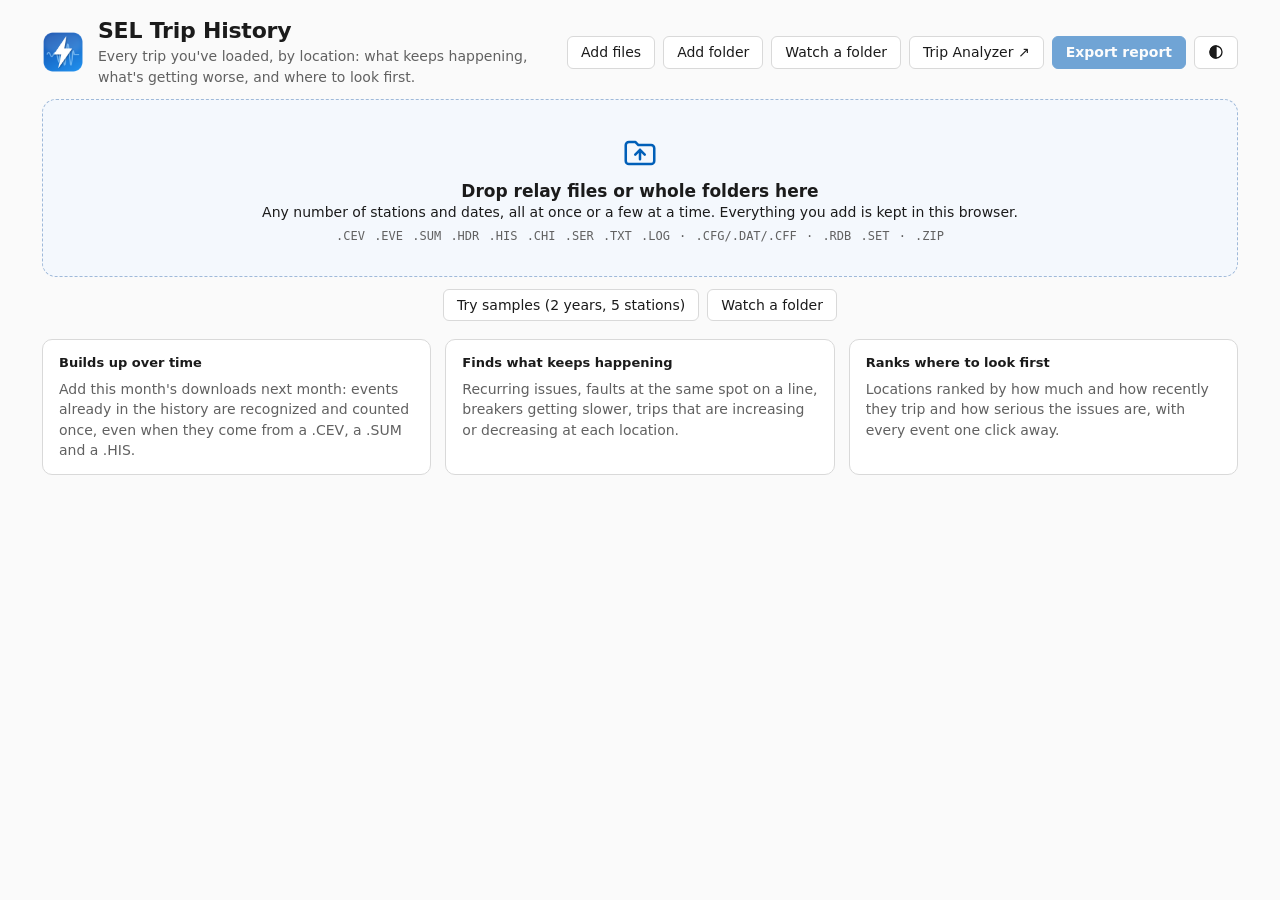
==== commit 88d705d5: "Publish browser version from 28721f1" ====
--- a/history.html
+++ b/history.html
@@ -237,6 +237,28 @@
 #toast { position: fixed; left: 50%; bottom: 22px; transform: translateX(-50%); background: var(--text); color: var(--bg); padding: 9px 16px; border-radius: 8px; z-index: 300; box-shadow: var(--shadow); max-width: calc(100vw - 30px); }
 #busy { position: fixed; inset: 0; background: color-mix(in srgb, var(--bg) 70%, transparent); display: grid; place-items: center; z-index: 150; font-weight: 600; }
 
+.changes { border-left: 3px solid var(--accent); }
+.chg { display: flex; gap: 10px; align-items: baseline; padding: 6px 4px; border-bottom: 1px solid var(--border); cursor: pointer; border-radius: 4px; }
+.chg:hover { background: var(--surface-2); }
+.chg .dot { width: 8px; height: 8px; border-radius: 50%; flex: none; background: var(--muted); transform: translateY(-1px); }
+.chg.l3 .dot { background: var(--trip); } .chg.l2 .dot { background: var(--warn); } .chg.l0 .dot { background: var(--ok); }
+.chg .who { font-weight: 600; white-space: nowrap; }
+.watchbar { display: inline-flex; align-items: center; gap: 8px; padding: 2px 4px 2px 10px; border-radius: 14px; background: var(--drop); border: 1px solid var(--drop-line); font-size: 12.5px; }
+.watchbar .pulse { width: 8px; height: 8px; border-radius: 50%; background: var(--ok); animation: pulse 2s infinite; }
+.watchbar.paused .pulse { background: var(--warn); animation: none; }
+@keyframes pulse { 50% { opacity: .3; } }
+.wxtag { font-size: 11.5px; padding: 0 6px; border-radius: 9px; white-space: nowrap; }
+.wxtag.storm { background: color-mix(in srgb, var(--warn) 22%, transparent); color: var(--warn); font-weight: 600; }
+.wxtag.calm { background: var(--surface-2); color: var(--muted); }
+.locs td { vertical-align: middle; }
+.locs input[type="text"] { width: 100%; min-width: 180px; }
+.st-ok { color: var(--ok); font-size: 12px; } .st-bad { color: var(--trip); font-size: 12px; }
+.seg { display: inline-flex; border: 1px solid var(--border); border-radius: 6px; overflow: hidden; }
+.seg button { border: 0; border-radius: 0; min-height: 26px; padding: 2px 10px; font-size: 12.5px; }
+.seg button[aria-pressed="true"] { background: var(--accent); color: var(--on-accent); }
+.bk-verdict { font-weight: 600; }
+.bk-verdict.bad { color: var(--trip); }
+
 #print-root { display: none; }
 @media print {
   body > *:not(#print-root) { display: none !important; }
@@ -277,6 +299,8 @@
     <div class="head-actions">
       <button id="addFiles" title="Add event files (Ctrl+O)">Add files</button>
       <button id="addFolder" title="Add a folder (and its subfolders)">Add folder</button>
+      <button id="watchBtn" title="Keep a folder watched: new relay files are added as they arrive (Chrome / Edge)" hidden>Watch a folder</button>
+      <button id="analyzerBtn" title="Open the SEL Trip Analyzer (one event at a time, with waveforms)">Trip Analyzer ↗</button>
       <button id="exportBtn" class="accent" title="Export a historical report (Ctrl+S)" disabled>Export report</button>
       <button id="themeBtn" title="Dark / light (Ctrl+D)" aria-label="Dark or light mode"><svg width="16" height="16" viewBox="0 0 24 24" fill="none" stroke="currentColor" stroke-width="2" style="vertical-align:-3px"><circle cx="12" cy="12" r="9"/><path d="M12 3a9 9 0 0 0 0 18z" fill="currentColor"/></svg></button>
     </div>
@@ -294,6 +318,7 @@
     </div>
     <div class="row" style="display:flex;gap:8px;justify-content:center;margin-top:12px">
       <button id="samples">Try samples (2 years, 5 stations)</button>
+      <button id="watchBtn2" hidden>Watch a folder</button>
     </div>
     <div class="empty-grid">
       <div class="card"><h3>Builds up over time</h3><p>Add this month's downloads next month: events already in the history are recognized and counted once, even when they come from a .CEV, a .SUM and a .HIS.</p></div>
@@ -306,6 +331,7 @@
   <section id="mainView" hidden>
     <div class="strip">
       <span id="stripText"></span>
+      <span class="watchbar" id="watchBar" hidden><span class="pulse"></span><span id="watchText"></span><button class="small" id="watchStop">Stop</button></span>
       <span class="grow"></span>
       <span class="field"><label for="fFrom" class="hint">From</label><input type="date" id="fFrom"></span>
       <span class="field"><label for="fTo" class="hint">To</label><input type="date" id="fTo"></span>
@@ -362,6 +388,8 @@
         <label class="check"><input type="checkbox" data-s="recurring" checked> Recurring issues</label>
         <label class="check"><input type="checkbox" data-s="hotspots" checked> Fault hot spots</label>
         <label class="check"><input type="checkbox" data-s="trends" checked> Trends</label>
+        <label class="check"><input type="checkbox" data-s="breakers" checked> Breaker health</label>
+        <label class="check"><input type="checkbox" data-s="weather" checked> Weather</label>
         <label class="check"><input type="checkbox" data-s="matrix" checked> Issue counts by location</label>
         <label class="check"><input type="checkbox" data-s="details" checked> Details for each location</label>
         <label class="check"><input type="checkbox" data-s="events" checked> Event list in each location</label>
@@ -3247,6 +3275,151 @@
 
 </script>
 <script>
+/* SEL Trip Event Analyzer - weather at the time of an event.
+ *
+ * Uses Open-Meteo (free, no account): the geocoding API to turn a town name into
+ * coordinates, and the historical weather API (or the forecast API's recent past)
+ * for the hourly weather around each event. Only the station location and the
+ * event date are sent; the event files never leave the computer.
+ *
+ *   SELWeather.geocode("Ocala, FL") -> [{name, lat, lon, label}]
+ *   SELWeather.lookup({lat, lon}, "2026-10-21", 14, {units}) -> {text, hints, hours, ...}
+ *   SELWeather.assess(hours, eventHour, units) -> {text, hints}   (pure, testable)
+ */
+(function (root) {
+"use strict";
+
+const WMO = {
+  0: "clear", 1: "mainly clear", 2: "partly cloudy", 3: "overcast", 45: "fog", 48: "freezing fog",
+  51: "light drizzle", 53: "drizzle", 55: "heavy drizzle", 56: "freezing drizzle", 57: "heavy freezing drizzle",
+  61: "light rain", 63: "rain", 65: "heavy rain", 66: "freezing rain", 67: "heavy freezing rain",
+  71: "light snow", 73: "snow", 75: "heavy snow", 77: "snow grains", 80: "rain showers", 81: "heavy rain showers",
+  82: "violent rain showers", 85: "snow showers", 86: "heavy snow showers", 95: "thunderstorm",
+  96: "thunderstorm with hail", 99: "thunderstorm with heavy hail",
+};
+const HOURLY = "temperature_2m,precipitation,snowfall,weather_code,wind_speed_10m,wind_gusts_10m";
+const pad = (n) => String(n).padStart(2, "0");
+
+/** "10/21/2026" or core datetime -> {date: "2026-10-21", hour} */
+function eventWhen(e, core) {
+  const dt = core.eventDatetime(e);
+  if (dt === null) return null;
+  const d = new Date(dt / 1000);
+  return { date: `${d.getUTCFullYear()}-${pad(d.getUTCMonth() + 1)}-${pad(d.getUTCDate())}`, hour: d.getUTCHours(), minute: d.getUTCMinutes() };
+}
+
+/** Parse "lat, lon" typed by the user. */
+function parseLatLon(text) {
+  const m = /^\s*(-?\d{1,2}(?:\.\d+)?)\s*[, ]\s*(-?\d{1,3}(?:\.\d+)?)\s*$/.exec(text || "");
+  if (!m) return null;
+  const lat = parseFloat(m[1]), lon = parseFloat(m[2]);
+  return Math.abs(lat) <= 90 && Math.abs(lon) <= 180 ? { lat, lon, label: `${lat.toFixed(4)}, ${lon.toFixed(4)}` } : null;
+}
+
+async function getJson(url, fetchFn) {
+  const r = await (fetchFn || fetch)(url);
+  if (!r.ok) throw new Error(`weather service said ${r.status}`);
+  return r.json();
+}
+
+async function geocode(text, fetchFn) {
+  const ll = parseLatLon(text);
+  if (ll) return [{ name: ll.label, lat: ll.lat, lon: ll.lon, label: ll.label }];
+  // "Ocala, FL" -> search "Ocala", prefer results whose state/country matches what follows the comma
+  const [name, ...rest] = String(text).split(",").map((x) => x.trim()).filter(Boolean);
+  if (!name) return [];
+  const j = await getJson(`https://geocoding-api.open-meteo.com/v1/search?name=${encodeURIComponent(name)}&count=10&language=en&format=json`, fetchFn);
+  let res = (j.results || []).map((r) => ({
+    name: r.name, lat: r.latitude, lon: r.longitude, admin1: r.admin1 || "", country: r.country_code || r.country || "",
+    label: [r.name, r.admin1, r.country_code || r.country].filter(Boolean).join(", "),
+  }));
+  const hint = rest.join(" ").toUpperCase();
+  if (hint) {
+    const STATES = { AL: "ALABAMA", AK: "ALASKA", AZ: "ARIZONA", AR: "ARKANSAS", CA: "CALIFORNIA", CO: "COLORADO", CT: "CONNECTICUT", DE: "DELAWARE",
+      FL: "FLORIDA", GA: "GEORGIA", HI: "HAWAII", ID: "IDAHO", IL: "ILLINOIS", IN: "INDIANA", IA: "IOWA", KS: "KANSAS", KY: "KENTUCKY", LA: "LOUISIANA",
+      ME: "MAINE", MD: "MARYLAND", MA: "MASSACHUSETTS", MI: "MICHIGAN", MN: "MINNESOTA", MS: "MISSISSIPPI", MO: "MISSOURI", MT: "MONTANA", NE: "NEBRASKA",
+      NV: "NEVADA", NH: "NEW HAMPSHIRE", NJ: "NEW JERSEY", NM: "NEW MEXICO", NY: "NEW YORK", NC: "NORTH CAROLINA", ND: "NORTH DAKOTA", OH: "OHIO",
+      OK: "OKLAHOMA", OR: "OREGON", PA: "PENNSYLVANIA", RI: "RHODE ISLAND", SC: "SOUTH CAROLINA", SD: "SOUTH DAKOTA", TN: "TENNESSEE", TX: "TEXAS",
+      UT: "UTAH", VT: "VERMONT", VA: "VIRGINIA", WA: "WASHINGTON", WV: "WEST VIRGINIA", WI: "WISCONSIN", WY: "WYOMING" };
+    const want = STATES[hint] || hint;
+    const score = (r) => (r.admin1.toUpperCase() === want ? 2 : 0) + (r.country.toUpperCase() === hint || r.country.toUpperCase() === want ? 1 : 0);
+    res = res.map((r, i) => [r, score(r), i]).sort((a, b) => b[1] - a[1] || a[2] - b[2]).map((x) => x[0]);
+  }
+  return res;
+}
+
+function urlFor(loc, date, units, today) {
+  const u = units === "metric" ? "" : "&temperature_unit=fahrenheit&wind_speed_unit=mph&precipitation_unit=inch";
+  // the archive lags a few days; recent dates come from the forecast API's past data
+  const age = (Date.parse(today || new Date().toISOString().slice(0, 10)) - Date.parse(date)) / 86400000;
+  const host = age <= 60 ? "https://api.open-meteo.com/v1/forecast" : "https://archive-api.open-meteo.com/v1/archive";
+  return `${host}?latitude=${loc.lat}&longitude=${loc.lon}&start_date=${date}&end_date=${date}&hourly=${HOURLY}&timezone=auto${u}`;
+}
+
+/** Turn the hours around the event into a one-line summary and cause hints. */
+function assess(hours, hour, units) {
+  const metric = units === "metric";
+  const U = metric ? { t: "°C", w: "km/h", p: "mm" } : { t: "°F", w: "mph", p: "in" };
+  const at = hours.find((h) => h.hour === hour) || hours[Math.min(hours.length - 1, hour)] || null;
+  if (!at) return null;
+  const near = hours.filter((h) => h.hour >= hour - 2 && h.hour <= hour + 1);
+  const max = (k) => Math.max(...near.map((h) => (h[k] === null || h[k] === undefined ? -Infinity : h[k])));
+  const sum = (k) => near.reduce((t, h) => t + (h[k] || 0), 0);
+  const codes = near.map((h) => h.code).filter((c) => c !== null && c !== undefined);
+  const worst = codes.length ? Math.max(...codes) : at.code;
+  const gust = max("gust"), wind = max("wind"), precip = sum("precip"), snow = sum("snow");
+  const tC = metric ? at.temp : ((at.temp - 32) * 5) / 9;
+  const gustMph = metric ? gust / 1.609 : gust;
+  const rainHeavy = metric ? precip >= 7.5 : precip >= 0.3;
+  const parts = [WMO[worst] !== undefined ? WMO[worst] : "weather code " + worst];
+  if (isFinite(at.temp)) parts.push(`${Math.round(at.temp)}${U.t}`);
+  if (isFinite(wind)) parts.push(`wind ${Math.round(wind)} ${U.w}` + (isFinite(gust) && gust > wind + 3 ? `, gusts ${Math.round(gust)} ${U.w}` : ""));
+  if (precip > 0) parts.push(`${metric ? precip.toFixed(1) : precip.toFixed(2)} ${U.p} rain/precip. over ${near.length} h`);
+  if (snow > 0) parts.push(`${metric ? snow.toFixed(1) + " cm" : (snow / 2.54).toFixed(1) + " in"} snow`);
+  const hints = [];
+  if (worst >= 95) hints.push({ kind: "lightning", label: "thunderstorm", text: "Thunderstorm in the area at the time. Lightning is a likely cause; check the arresters and look for flashed insulators." });
+  if (gustMph >= 40) hints.push({ kind: "wind", label: "high wind", text: `Gusts to ${Math.round(gust)} ${U.w}. Consider wind: conductor slap or galloping (phase-to-phase), or trees and limbs contacting the line.` });
+  else if (gustMph >= 30) hints.push({ kind: "wind", label: "wind", text: `Gusty (${Math.round(gust)} ${U.w}). Tree or limb contact is possible.` });
+  if ([56, 57, 66, 67].includes(worst) || (snow > 0 && tC <= 1)) hints.push({ kind: "ice", label: "ice/snow", text: "Freezing precipitation or snow: ice or snow loading, sagging or galloping conductors, and tree limbs breaking under the weight." });
+  if (rainHeavy && worst < 95) hints.push({ kind: "rain", label: "heavy rain", text: "Heavy rain: possible flashover across dirty or cracked insulators, or wet trees contacting the line." });
+  if (isFinite(tC) && tC >= 35) hints.push({ kind: "heat", label: "heat", text: "Very hot: high load and conductor sag (tree contact), and equipment running hot." });
+  if (!hints.length) hints.push({ kind: "calm", label: "calm", text: "No severe weather at the time, so weather is an unlikely cause." });
+  return { text: `${parts.join(", ")} (hour of ${pad(hour)}:00 local)`, hints, at, near };
+}
+
+function hoursFrom(j) {
+  const h = j.hourly || {};
+  return (h.time || []).map((t, i) => ({
+    hour: parseInt(t.slice(11, 13), 10), temp: h.temperature_2m ? h.temperature_2m[i] : null, precip: h.precipitation ? h.precipitation[i] : null,
+    snow: h.snowfall ? h.snowfall[i] : null, code: h.weather_code ? h.weather_code[i] : null,
+    wind: h.wind_speed_10m ? h.wind_speed_10m[i] : null, gust: h.wind_gusts_10m ? h.wind_gusts_10m[i] : null,
+  }));
+}
+
+/** Weather for one location and date (cache: an object kept by the caller). */
+async function lookup(loc, date, hour, opts) {
+  opts = opts || {};
+  const units = opts.units || "us";
+  const key = `${loc.lat.toFixed(3)},${loc.lon.toFixed(3)},${date},${units}`;
+  let hours = opts.cache && opts.cache[key];
+  if (!hours) {
+    const j = await getJson(urlFor(loc, date, units, opts.today), opts.fetch);
+    hours = hoursFrom(j);
+    if (!hours.length) throw new Error("no weather data for that date");
+    if (opts.cache) opts.cache[key] = hours;
+  }
+  const a = assess(hours, hour, units);
+  if (!a) throw new Error("no weather data for that hour");
+  return Object.assign({ source: "Open-Meteo", location: loc.label || "" }, a);
+}
+
+const api = { geocode, lookup, assess, parseLatLon, eventWhen, urlFor, hoursFrom, WMO };
+if (typeof module !== "undefined" && module.exports) module.exports = api;
+else root.SELWeather = api;
+})(typeof window !== "undefined" ? window : globalThis);
+
+</script>
+<script>
 /* SEL Trip History - the analysis behind the history page.
  *
  * Reads the same files as the trip analyzer (through core.js), keeps one record
@@ -3398,6 +3571,7 @@
     cause: a.cause.slice(), checks: a.checks.slice(), gaps: a.gaps.slice(),
     evidence: (a.evidence || []).map((x) => x.text), confidence: a.confidence, basis: a.basis,
     seq: e.sequence.filter((x) => x[2] === "asserted").slice(0, 24).map(([cy, el]) => [+cy.toFixed(2), el]),
+    waveId: e.waveRef ? e.waveRef.id : e.wave ? it.id : "",
     sources: [{ name: src.name, path: src.path, hash: src.hash || "" }],
     pair: it.pair ? core.relayKey(it.pair.other.e) : "", incident: it.incident ? it.incident.items.length : 0,
   };
@@ -3448,8 +3622,20 @@
     const src = pathOf(it.e.source);
     if (r && !r.sources.some((s) => s.path === src.path)) r.sources.push({ name: src.name, path: src.path, hash: src.hash });
   }
+  // which settings files describe which relay, so an event can be sent to the Trip Analyzer with its settings
+  const settingsFiles = {};
+  for (const [name, f] of byKey) {
+    const ext = core.extOf(f.name);
+    let rids = [];
+    try {
+      if (core.SETTINGS_EXTS.includes(ext)) rids = [...(await core.parseRdb(f.bytes, f.name))].map(([k, v]) => v.RID || k);
+      else if (core.SETTINGS_TEXT_EXTS.includes(ext)) { const st = core.settingsFromText(core.readText(f.bytes), f.name); if (st) rids = [st[1].RID || st[0]]; }
+    } catch (e) { /* not readable: already reported */ }
+    for (const rid of rids) (settingsFiles[upper(rid)] = settingsFiles[upper(rid)] || []).push({ name: f.name, path: f.path || f.name, hash: f.hash || "" });
+  }
+  for (const r of records) r.settingsFiles = settingsFiles[upper(r.relay)] || [];
   const settings = [...rdb].map(([label, s]) => [label, { RID: s.RID || "", TID: s.TID || "", SID: s.SID || "", LL: s.LL || "", file: s.__file__ || "" }]);
-  return { records, errors: errors.map((x) => x.replace(/#\d+:/, ":")), settings };
+  return { records, errors: errors.map((x) => x.replace(/#\d+:/, ":")), settings, settingsFiles };
 }
 
 // ---------------------------------------------------------------------------
@@ -3468,6 +3654,10 @@
   halfLifeDays: 365,   // older events count for less in the score
   sequenceMinutes: 10, // reports on one relay this close together are one occasion (a reclose sequence)
   from: "", to: "",    // limit everything to this date range
+  stormWeight: 0.6,    // a trip in a storm counts this much in the score (weather, not the line)
+  slowCycles: 5,       // breaker clearing slower than this is "slow"
+  slowingPerYear: 0.5, // clearing time rising this many cycles a year (or more) is "slowing"
+  weather: {},         // record id -> {text, kinds: ["lightning", "wind", ...] or ["calm"], location}
   overrides: {},       // relay -> station
   worklog: {},         // relay -> [{date, text}]
 };
@@ -3574,6 +3764,10 @@
     r.stationName = st.name; r.stationFrom2 = st.from;
   }
 
+  for (const r of records) {
+    const w = cfg.weather[r.id] || null;
+    r.wx = w; r.storm = w ? !w.kinds.includes("calm") : null;
+  }
   const dated = records.filter((r) => r.ms !== null);
   const latest = dated.length ? dated[dated.length - 1].ms : Date.now();
   const anchor = cfg.asOf ? Date.parse(cfg.asOf + "T23:59:59.999Z") : latest;
@@ -3600,6 +3794,8 @@
     }
     occs.forEach((o, i) => {
       o.n = i + 1; o.id = o.recs[0].id; o.tripped = o.recs.some((r) => r.tripped);
+      const wx = o.recs.find((r) => r.wx);
+      o.storm = wx ? wx.storm : null;
       o.issues = new Map();
       for (const r of o.recs) { r.occ = `${L.key}#${o.n}`; r.occSize = o.recs.length; for (const x of r.issues) if (!o.issues.has(x.key)) o.issues.set(x.key, r); }
     });
@@ -3662,22 +3858,44 @@
     hot.push(...L.hotspots);
     L.worklog = (cfg.worklog[L.relay] || cfg.worklog[L.key] || []).slice().sort((a, b) => (a.date < b.date ? -1 : 1));
 
+    // ---- weather
+    const known = occs.filter((o) => o.tripped && o.storm !== null);
+    const kinds = {};
+    for (const o of known) { const w = o.recs.find((r) => r.wx).wx; for (const k of w.kinds) if (k !== "calm") kinds[k] = (kinds[k] || 0) + 1; }
+    L.wx = { known: known.length, storm: known.filter((o) => o.storm).length, calm: known.filter((o) => !o.storm).length, kinds, unknown: L.tripOccasions - known.length };
+    for (const x of L.recurring) {
+      if (ISSUE[x.key].group !== "faults" && x.key !== "lockout") continue;   // weather explains faults, not breaker or scheme problems
+      const os = occs.filter((o) => o.issues.has(x.key) && o.storm !== null);
+      if (os.length >= 3) {
+        const calm = os.filter((o) => !o.storm).length;
+        x.weather = { known: os.length, calm, storm: os.length - calm };
+        if (calm / os.length >= 0.7) x.weatherNote = `${calm} of ${os.length} happened in calm weather, so storms don't explain them: look for equipment, animals or vegetation growing into the line.`;
+        else if (calm / os.length <= 0.3) x.weatherNote = `${os.length - calm} of ${os.length} happened in storms: the line may be exposed (trees, lightning protection, conductor spacing).`;
+      }
+    }
+
+    // ---- breaker health: how fast it clears, and how much current it has interrupted
+    L.breaker = breakerHealth(L, occs, cfg, anchor);
+
     // ---- score
     const why = [];
     let base = 0, extra = 0;
     for (const o of occs) {
       if (o.ms === null) continue;
       const age = Math.max(0, (anchor - o.ms) / DAY);
-      const f = Math.pow(0.5, age / cfg.halfLifeDays);
+      const f = Math.pow(0.5, age / cfg.halfLifeDays) * (o.storm ? cfg.stormWeight : 1);
       base += (o.tripped ? 1 : 0.25) * f;
       for (const key of o.issues.keys()) extra += ISSUE[key].weight * f;
     }
-    if (base) why.push([`${plural(L.tripOccasions, "trip")}${L.trips > L.tripOccasions ? ` (${L.trips} operations counting recloses)` : ""}${L.occasions > L.tripOccasions ? `, ${L.occasions - L.tripOccasions} other events` : ""}; older ones count less`, base]);
+    const stormy = occs.filter((o) => o.storm).length;
+    if (base) why.push([`${plural(L.tripOccasions, "trip")}${L.trips > L.tripOccasions ? ` (${L.trips} operations counting recloses)` : ""}${L.occasions > L.tripOccasions ? `, ${L.occasions - L.tripOccasions} other events` : ""}; older ones count less${stormy ? `, ${stormy} in storms count ${Math.round(cfg.stormWeight * 100)}%` : ""}`, base]);
     if (extra) why.push(["Severity of the issues found", extra]);
     const rec = 2 * L.recurring.length, hs = 1.5 * L.hotspots.length;
     if (rec) why.push([`${plural(L.recurring.length, "recurring issue")}`, rec]);
     if (hs) why.push([`${plural(L.hotspots.length, "fault hot spot")}`, hs]);
-    let score = base + extra + rec + hs;
+    const bk = L.breaker && L.breaker.slowing ? 2 : 0;
+    if (bk) why.push([`Breaker clearing time rising (${L.breaker.slope.toFixed(1)} cycles a year)`, bk]);
+    let score = base + extra + rec + hs + bk;
     const mult = L.trend.dir === "up" ? 1.3 : L.trend.dir === "down" ? 0.85 : 1;
     if (mult !== 1) { why.push([`Trend ${L.trend.label.toLowerCase()} (${L.trend.text})`, score * (mult - 1)]); score *= mult; }
     L.score = +score.toFixed(1);
@@ -3727,9 +3945,13 @@
   }
   recurring.sort((a, b) => b.inWindow - a.inWindow || (b.last || 0) - (a.last || 0));
   hot.sort((a, b) => b.n - a.n);
+  const breakers = ranked.filter((L) => L.breaker).map((L) => L.breaker)
+    .sort((a, b) => (b.slowing - a.slowing) || (b.latest - a.latest));
+  const wxAll = { known: 0, storm: 0, calm: 0, kinds: {} };
+  for (const L of ranked) { wxAll.known += L.wx.known; wxAll.storm += L.wx.storm; wxAll.calm += L.wx.calm; for (const [k, n] of Object.entries(L.wx.kinds)) wxAll.kinds[k] = (wxAll.kinds[k] || 0) + n; }
   return {
     cfg, anchor, first, latest, months, byMonth, records, relays: ranked, stations: stationList, issues: issueStats,
-    recurring, hotspots: hot, byId: new Map(records.map((r) => [r.id, r])),
+    recurring, hotspots: hot, breakers, wx: wxAll, byId: new Map(records.map((r) => [r.id, r])),
     totals: { events: records.length, trips: tripsAll.length, faults: records.filter((r) => r.fault).length,
               review: records.filter((r) => r.checks.length).length, relays: ranked.length, stations: stationList.length,
               undated: records.filter((r) => r.ms === null).length,
@@ -3739,12 +3961,92 @@
 }
 
 // ---------------------------------------------------------------------------
+// Breaker health
+// ---------------------------------------------------------------------------
+/** Least-squares slope (per x unit) and intercept. */
+function fitLine(pts) {
+  const n = pts.length;
+  if (n < 2) return null;
+  const mx = pts.reduce((a, p) => a + p[0], 0) / n, my = pts.reduce((a, p) => a + p[1], 0) / n;
+  let sxx = 0, sxy = 0;
+  for (const [x, y] of pts) { sxx += (x - mx) ** 2; sxy += (x - mx) * (y - my); }
+  if (!sxx) return null;
+  const slope = sxy / sxx;
+  return { slope, at: (x) => my + slope * (x - mx) };
+}
+/** Clearing times (trip to breaker open, from element data) and fault current interrupted, for one relay's breaker. */
+function breakerHealth(L, occs, cfg, anchor) {
+  const ops = L.records.filter((r) => r.tripped && r.ms !== null);
+  const pts = L.records.filter((r) => r.clearCyc !== null && r.ms !== null).map((r) => ({ ms: r.ms, cyc: r.clearCyc, id: r.id }));
+  const amps = (r) => Math.max(0, ...["A", "B", "C"].map((p) => r.amps[p] || 0), r.amps.F || 0);
+  let kA = 0, kA2 = 0;
+  for (const r of ops) { const a = amps(r) / 1000; kA += a; kA2 += a * a; }
+  if (!pts.length && !ops.length) return null;
+  const out = { relayKey: L.key, relay: L.relay, station: L.station, ops: ops.length, kA: +kA.toFixed(1), kA2: +kA2.toFixed(1),
+                points: pts, n: pts.length, latest: pts.length ? pts[pts.length - 1].cyc : null, first: pts.length ? pts[0].cyc : null,
+                max: pts.length ? Math.max(...pts.map((p) => p.cyc)) : null, slow: pts.filter((p) => p.cyc > cfg.slowCycles).length,
+                slope: 0, slowing: false, reach: null, fit: null, limit: cfg.slowCycles };
+  if (pts.length >= 3) {
+    const t0 = pts[0].ms;
+    const f = fitLine(pts.map((p) => [(p.ms - t0) / (365.25 * DAY), p.cyc]));
+    if (f) {
+      out.slope = f.slope;
+      out.fit = { from: [pts[0].ms, f.at(0)], to: [pts[pts.length - 1].ms, f.at((pts[pts.length - 1].ms - t0) / (365.25 * DAY))] };
+      out.slowing = f.slope >= cfg.slowingPerYear && out.latest - out.first >= 1;
+      const nowY = (anchor - t0) / (365.25 * DAY), nowV = f.at(nowY);
+      if (out.slowing && nowV < cfg.slowCycles) out.reach = Math.round(anchor + ((cfg.slowCycles - nowV) / f.slope) * 365.25 * DAY);
+    }
+  }
+  out.verdict = !pts.length ? "No clearing times (needs .CEV or COMTRADE with the breaker status)"
+    : out.slowing ? (out.latest > cfg.slowCycles ? `Slow and getting slower: ${out.first} → ${out.latest} cycles` : `Getting slower: ${out.first} → ${out.latest} cycles; ${out.reach ? "reaches " + cfg.slowCycles + " cycles around " + isoDate(out.reach) : ""}`)
+    : out.slow ? `${plural(out.slow, "slow opening")} (over ${cfg.slowCycles} cycles), not a steady trend` : `Normal: latest ${out.latest} cycles`;
+  return out;
+}
+
+// ---------------------------------------------------------------------------
+// What changed: the model now against the model built from the events seen before
+// ---------------------------------------------------------------------------
+/** before, after: models; newIds: ids of events added since. -> [{kind, relayKey, relay, station, text, ids, level}] */
+function changes(before, after, newIds) {
+  const out = [];
+  const B = new Map(before.relays.map((L) => [L.key, L])), fresh = new Set(newIds);
+  const add = (L, kind, text, ids, level) => out.push({ kind, relayKey: L.key, relay: L.relay, station: L.station, text, ids: ids || [], level: level || 1 });
+  for (const L of after.relays) {
+    const b = B.get(L.key);
+    const mine = L.records.filter((r) => fresh.has(r.id));
+    if (!b) { add(L, "new", `New location: ${plural(L.events, "event")}${L.recurring.length ? `, ${plural(L.recurring.length, "recurring issue")} already` : ""}`, mine.map((r) => r.id), 2); }
+    else if (mine.length) add(L, "events", `${plural(mine.length, "new event")}${mine.filter((r) => r.tripped).length ? ` (${mine.filter((r) => r.tripped).length} trips)` : ""}, latest ${isoDate(Math.max(...mine.map((r) => r.ms || 0)))}`, mine.map((r) => r.id), 0);
+    if (!b) continue;
+    for (const x of L.recurring) {
+      const was = b.recurring.find((y) => y.key === x.key);
+      if (!was) add(L, "recurring", `Now recurring: ${x.label.toLowerCase()} (${x.inWindow} in ${x.windowDays} days)`, x.allIds, 3);
+      else if (x.inWindow > was.inWindow) add(L, "recurring", `${x.label} more often: ${was.inWindow} → ${x.inWindow} in ${x.windowDays} days`, x.allIds, 2);
+    }
+    for (const y of b.recurring) if (!L.recurring.some((x) => x.key === y.key)) add(L, "eased", `No longer recurring: ${y.label.toLowerCase()}`, [], 0);
+    for (const h of L.hotspots) {
+      const was = b.hotspots.find((g) => Math.abs(g.at - h.at) <= Math.max(h.tol, g.tol));
+      if (!was) add(L, "hotspot", `New fault hot spot: ${h.n} faults at ${fx(h.from, 2)} to ${fx(h.to, 2)}`, h.ids, 3);
+      else if (h.n > was.n) add(L, "hotspot", `Hot spot at ~${fx(h.at, 2)} grew: ${was.n} → ${h.n} faults`, h.ids, 2);
+    }
+    if (L.trend.dir !== b.trend.dir && (L.trend.dir === "up" || L.trend.dir === "down"))
+      add(L, "trend", `Trips now ${L.trend.label.toLowerCase()} (${trendWords(L.trend)})`, [], L.trend.dir === "up" ? 2 : 0);
+    if (L.breaker && L.breaker.slowing && !(b.breaker && b.breaker.slowing)) add(L, "breaker", `Breaker getting slower: ${L.breaker.first} → ${L.breaker.latest} cycles`, L.breaker.points.map((p) => p.id), 3);
+    else if (L.breaker && b.breaker && L.breaker.latest !== null && b.breaker.latest !== null && L.breaker.latest > b.breaker.latest + 0.5 && L.breaker.latest > L.limit)
+      add(L, "breaker", `Breaker cleared slower: ${b.breaker.latest} → ${L.breaker.latest} cycles`, L.breaker.points.map((p) => p.id), 2);
+    if (b.rank - L.rank >= 2 || (L.rank <= 3 && b.rank > 3)) add(L, "rank", `Moved up to #${L.rank} (was #${b.rank})`, [], L.rank <= 3 ? 2 : 1);
+  }
+  const order = { new: 0, recurring: 1, hotspot: 2, breaker: 3, trend: 4, rank: 5, events: 6, eased: 7 };
+  return out.sort((a, b) => b.level - a.level || order[a.kind] - order[b.kind] || (a.relay < b.relay ? -1 : 1));
+}
+
+// ---------------------------------------------------------------------------
 // Report: Word blocks (docx.js), text and CSV
 // ---------------------------------------------------------------------------
 const fmtDate = (ms) => (ms === null || ms === undefined ? "-" : isoDate(ms));
 const fmtWhen = (r) => (r.ms === null ? `${r.rawDate} ${r.rawTime}`.trim() || "(no date)" : `${r.date} ${r.time.slice(0, 8)}`);
 const arrow = (t) => (t.dir === "up" ? "▲ " : t.dir === "down" ? "▼ " : "") + t.label;
 const issueList = (r) => r.issues.filter((x) => ISSUE[x.key].group !== "data").map((x) => ISSUE[x.key].label + (x.detail && !FAULT_KEYS[x.detail] ? ` (${x.detail})` : "")).join("; ");
+const WX_LABEL = { lightning: "thunderstorm", wind: "wind", ice: "ice/snow", rain: "heavy rain", heat: "heat" };
 const trendWords = (t) => (t.days >= 360 ? `${t.recent} in the last year vs ${t.prev} the year before` : `${t.recent} in the last ${t.days} days vs ${t.prev} before`);
 const whereText = (L) => `${L.relay}${L.station && L.station !== "Unassigned" ? ` (${L.station})` : ""}`;
 
@@ -3760,7 +4062,7 @@
 /** opts: {station, relay, sections: {overview, ranking, recurring, hotspots, trends, matrix, details, events, worklog}, top, notes} */
 function reportBlocks(model, opts) {
   opts = opts || {};
-  const sec = Object.assign({ overview: true, ranking: true, recurring: true, hotspots: true, trends: true, matrix: true, details: true, events: true, worklog: true }, opts.sections || {});
+  const sec = Object.assign({ overview: true, ranking: true, recurring: true, hotspots: true, trends: true, breakers: true, weather: true, matrix: true, details: true, events: true, worklog: true }, opts.sections || {});
   const S = scoped(model, opts);
   const recs = S.records;
   const dated = recs.filter((r) => r.ms !== null);
@@ -3781,7 +4083,8 @@
       ["Recurring issues", S.recurring.length ? `${S.recurring.length} at ${plural(new Set(S.recurring.map((x) => x.relayKey)).size, "location")}` : "none"],
       ["Fault hot spots", S.hotspots.length ? `${S.hotspots.length}` : "none"],
       ["Needs review", `${recs.filter((r) => r.checks.length).length} events have items to check`],
-    ]]);
+    ].concat(S.relays.some((L) => L.breaker && L.breaker.slowing) ? [["Breakers", `getting slower at ${S.relays.filter((L) => L.breaker && L.breaker.slowing).map(whereText).join(", ")}`]] : [])
+     .concat(model.wx.known ? [["Weather", `${S.relays.reduce((a, L) => a + L.wx.storm, 0)} of ${S.relays.reduce((a, L) => a + L.wx.known, 0)} trips with weather were in storms`]] : [])]);
     const up = S.relays.filter((L) => L.trend.dir === "up"), down = S.relays.filter((L) => L.trend.dir === "down");
     if (up.length) blocks.push(["para", `Trips are increasing at ${up.map(whereText).join(", ")}.`]);
     if (down.length) blocks.push(["para", `Trips are decreasing at ${down.map(whereText).join(", ")}.`]);
@@ -3824,6 +4127,27 @@
     else blocks.push(["para", "No location's trip count changed much."]);
     if (issueRows.length) { blocks.push(["h2", "By issue"]); blocks.push(["table", ["Location", "Issue", "Trend", "Compared"], issueRows, [24, 30, 16, 30]]); }
   }
+  if (sec.breakers !== false) {
+    const bks = S.relays.map((L) => L.breaker).filter((b) => b && b.n);
+    if (bks.length) {
+      blocks.push(["h1", "Breaker health"]);
+      blocks.push(["note", `Clearing time = trip to breaker open, from records with element data (.CEV or COMTRADE). Over ${model.cfg.slowCycles} cycles is slow; rising ${model.cfg.slowingPerYear}+ cycles a year is "getting slower".`]);
+      blocks.push(["table", ["Location", "Openings timed", "First", "Latest", "Change a year", "Operations", "kA interrupted", "Verdict"],
+        bks.sort((a, b) => b.slowing - a.slowing || b.latest - a.latest).map((b) => [whereText(b), String(b.n), `${b.first} cyc`, `${b.latest} cyc`, b.n >= 3 ? `${b.slope >= 0 ? "+" : ""}${b.slope.toFixed(2)} cyc` : "-",
+          String(b.ops), String(b.kA), b.verdict]), [16, 8, 8, 8, 10, 10, 10, 30]]);
+    }
+  }
+  if (sec.weather !== false && model.wx.known) {
+    const rows = S.relays.filter((L) => L.wx.known).map((L) => [whereText(L), String(L.wx.known), String(L.wx.storm), String(L.wx.calm),
+      L.wx.known ? `${Math.round(100 * L.wx.storm / L.wx.known)}%` : "-", topEntries(L.wx.kinds, 4).map(([k, n]) => `${WX_LABEL[k] || k} ${n}`).join(", ") || "-"]);
+    if (rows.length) {
+      blocks.push(["h1", "Weather"]);
+      blocks.push(["note", "Weather in the station's area at the hour of each trip (Open-Meteo). A storm makes weather a likely cause; repeat trips in calm weather point to the line itself."]);
+      blocks.push(["table", ["Location", "Trips with weather", "In storms", "Calm", "Storm share", "What kind"], rows, [26, 12, 10, 10, 10, 32]]);
+      const calmRec = S.recurring.filter((x) => x.weatherNote);
+      if (calmRec.length) blocks.push(["bullets", calmRec.map((x) => `${whereText(x)}, ${x.label.toLowerCase()}: ${x.weatherNote}`)]);
+    }
+  }
   if (sec.matrix && S.relays.length) {
     const keys = ISSUES.filter((I) => I.group !== "data" && S.relays.some((L) => L.counts[I.key])).map((I) => I.key);
     if (keys.length) {
@@ -3843,7 +4167,9 @@
       const img = opts.chart ? opts.chart("relay", L) : null;
       if (img) blocks.push(img);
       const bl = [];
-      for (const x of L.recurring) bl.push(`Recurring: ${x.label}, ${x.inWindow} times in ${x.windowDays} days (${x.total} in all). ${x.advice}`);
+      for (const x of L.recurring) bl.push(`Recurring: ${x.label}, ${x.inWindow} times in ${x.windowDays} days (${x.total} in all). ${x.weatherNote ? x.weatherNote + " " : ""}${x.advice}`);
+      if (L.breaker && L.breaker.n) bl.push(`Breaker: ${L.breaker.verdict}. ${L.breaker.ops} operations, ${L.breaker.kA} kA interrupted.`);
+      if (L.wx.known) bl.push(`Weather: ${L.wx.storm} of ${L.wx.known} trips in storms${Object.keys(L.wx.kinds).length ? ` (${topEntries(L.wx.kinds, 4).map(([k, n]) => `${WX_LABEL[k] || k} ${n}`).join(", ")})` : ""}.`);
       for (const h of L.hotspots) bl.push(`Hot spot: ${h.n} faults at ${fx(h.from, 2)} to ${fx(h.to, 2)}${h.pct !== null ? ` (~${h.pct}% of the line)` : ""}, ${fmtDate(h.first)} to ${fmtDate(h.last)}.`);
       for (const [key, n] of topEntries(L.counts, 12)) if (!L.recurring.some((x) => x.key === key)) bl.push(`${ISSUE[key].label}: ${n}`);
       const ph = ["A", "B", "C"].filter((p) => L.phases[p]).map((p) => `phase ${p} ${L.phases[p]}`).concat(L.phases.G ? [`ground ${L.phases.G}`] : []);
@@ -3887,25 +4213,26 @@
 const csvField = (v) => { v = v === null || v === undefined ? "" : String(v); return /[",\r\n]/.test(v) ? '"' + v.replace(/"/g, '""') + '"' : v; };
 const csv = (rows) => rows.map((r) => r.map(csvField).join(",")).join("\r\n") + "\r\n";
 const EVENT_COLUMNS = ["Date", "Time", "Station", "Relay", "Event type", "Tripped", "Fault", "Phases", "Location", "% of line",
-  "Clearing (cycles)", "Issues", "What happened", "Items to check", "Confidence", "Recurring", "Hot spot", "Source files"];
+  "Clearing (cycles)", "Issues", "What happened", "Items to check", "Confidence", "Recurring", "Hot spot", "Weather", "Source files"];
 function eventsCsv(model, opts) {
   const S = scoped(model, opts || {});
   const recurIds = new Set(S.recurring.flatMap((x) => x.allIds)), hotIds = new Set(S.hotspots.flatMap((h) => h.ids));
   return csv([EVENT_COLUMNS].concat(S.records.map((r) => [r.date || r.rawDate, r.time || r.rawTime, r.stationName, r.relay, r.et, r.tripped ? "Yes" : "No",
     r.fault ? "Yes" : "No", r.phases, r.loc, r.locPct ?? "", r.clearCyc ?? "", issueList(r), r.short, r.checks.join(" | "), r.confidence,
-    recurIds.has(r.id) ? "Yes" : "", hotIds.has(r.id) ? "Yes" : "", r.sources.map((s) => s.path).join(" | ")])));
+    recurIds.has(r.id) ? "Yes" : "", hotIds.has(r.id) ? "Yes" : "", r.wx ? r.wx.text : "", r.sources.map((s) => s.path).join(" | ")])));
 }
 const LOCATION_COLUMNS = ["Rank", "Station", "Relay", "Score", "Events", "Trips", "Faults", "First event", "Last trip", "Trend",
-  "Trips recent", "Trips before", "Recurring issues", "Hot spots", "Needs review", "Main issues"];
+  "Trips recent", "Trips before", "Recurring issues", "Hot spots", "Needs review", "Main issues", "Trips in storms", "Breaker latest (cycles)", "Breaker change a year", "kA interrupted"];
 function locationsCsv(model, opts) {
   const S = scoped(model, opts || {});
   return csv([LOCATION_COLUMNS].concat(S.relays.map((L) => [L.rank, L.station, L.relay, L.score, L.events, L.trips, L.faults, fmtDate(L.first), fmtDate(L.lastTrip),
     L.trend.label, L.trend.recent, L.trend.prev, L.recurring.map((x) => `${x.label} (${x.inWindow} in ${x.windowDays} d)`).join("; "),
-    L.hotspots.map((h) => `${h.n} at ${fx(h.from, 2)}-${fx(h.to, 2)}`).join("; "), L.review, L.top.map((t) => `${t.label} ${t.n}`).join("; ")])));
+    L.hotspots.map((h) => `${h.n} at ${fx(h.from, 2)}-${fx(h.to, 2)}`).join("; "), L.review, L.top.map((t) => `${t.label} ${t.n}`).join("; "),
+    L.wx.known ? `${L.wx.storm} of ${L.wx.known}` : "", L.breaker && L.breaker.latest !== null ? L.breaker.latest : "", L.breaker && L.breaker.n >= 3 ? L.breaker.slope.toFixed(2) : "", L.breaker ? L.breaker.kA : ""])));
 }
 
 const api = {
-  analyzeFiles, buildModel, mergeRecords, combineTrends, issuesFor, trendOf, bestWindow, hotSpots, monthRange,
+  analyzeFiles, buildModel, mergeRecords, combineTrends, changes, breakerHealth, fitLine, WX_LABEL, issuesFor, trendOf, bestWindow, hotSpots, monthRange,
   reportBlocks, blocksToText, eventsCsv, locationsCsv, EVENT_COLUMNS, LOCATION_COLUMNS,
   ISSUES, ISSUE, GROUPS, DEFAULTS, trendWords, isoDate, monthKey, fmtWhen, issueList, whereText, arrow,
 };
@@ -3918,7 +4245,8 @@
 (function () {
 "use strict";
 const VERSION = "2.0.0";
-const core = window.SELCore, H = window.SELHistory, Docx = window.SELDocx;
+const REPO = "kefirman9000/sel-trip-analyzer";
+const core = window.SELCore, H = window.SELHistory, Docx = window.SELDocx, WX = window.SELWeather;
 const $ = (id) => document.getElementById(id);
 const esc = (s) => String(s === null || s === undefined ? "" : s).replace(/[&<>"']/g, (c) => ({ "&": "&amp;", "<": "&lt;", ">": "&gt;", '"': "&quot;", "'": "&#39;" }[c]));
 const MONTHS = ["Jan", "Feb", "Mar", "Apr", "May", "Jun", "Jul", "Aug", "Sep", "Oct", "Nov", "Dec"];
@@ -3932,6 +4260,7 @@
   files: [], batches: [], records: [], model: null, cfg: Object.assign({}, H.DEFAULTS), notes: {}, worklog: {}, overrides: {},
   tab: "overview", relay: "", evFilter: { q: "", station: "", relay: "", issue: "", show: "all", month: "", sort: "newest" },
   drawer: { id: null, list: [] }, locGroup: "rank", errors: [],
+  weather: {}, locations: {}, baseline: null, changes: [], colorBy: "type", settingsFiles: {},
 };
 
 // ---------------------------------------------------------------- storage (IndexedDB)
@@ -4099,6 +4428,17 @@
 }
 function chartSeries(m, recs) {
   const idx = new Map(m.months.map((k, i) => [k, i]));
+  if (state.colorBy === "weather") {
+    const st = m.months.map(() => 0), ca = m.months.map(() => 0), un = m.months.map(() => 0);
+    for (const r of recs) {
+      if (r.ms === null || !r.tripped) continue;
+      const i = idx.get(H.monthKey(r.ms)); if (i === undefined) continue;
+      if (r.storm === true) st[i]++; else if (r.storm === false) ca[i]++; else un[i]++;
+    }
+    const s = [{ label: "Trips in storms", color: "var(--c-nofault)", values: st }, { label: "Trips in calm weather", color: "var(--c-fault)", values: ca }];
+    if (un.some(Boolean)) s.push({ label: "Weather not looked up", color: "var(--c-other)", values: un });
+    return s;
+  }
   const f = m.months.map(() => 0), nf = m.months.map(() => 0), o = m.months.map(() => 0);
   for (const r of recs) {
     if (r.ms === null) continue;
@@ -4109,7 +4449,30 @@
   if (o.some(Boolean)) s.push({ label: "No trip", color: "var(--c-other)", values: o });
   return s;
 }
-const legendHtml = (series) => `<div class="legend">${series.map((s) => `<span><i style="background:${s.color}"></i>${esc(s.label)}</span>`).join("")}</div>`;
+const legendHtml = (series) => `<div class="legend" style="align-items:center">${series.map((s) => `<span><i style="background:${s.color}"></i>${esc(s.label)}</span>`).join("")}
+  <span class="seg" role="group" aria-label="Colour by"><button data-colorby="type" aria-pressed="${state.colorBy === "type"}">Type</button><button data-colorby="weather" aria-pressed="${state.colorBy === "weather"}" title="${Object.keys(state.weather).length ? "Storm or calm at the time of each trip" : "Look up the weather first (Files & settings)"}">Weather</button></span></div>`;
+document.addEventListener("click", (e) => {
+  const b = e.target.closest("[data-colorby]"); if (!b) return;
+  state.colorBy = b.dataset.colorby; prefs.set("colorBy", state.colorBy);
+  if (state.colorBy === "weather" && !Object.keys(state.weather).length) toast("No weather yet: set the station locations and click Look up weather on the Files & settings page.");
+  render();
+});
+const wxTag = (r) => (r.wx ? `<span class="wxtag ${r.storm ? "storm" : "calm"}" data-tip="${esc(r.wx.text + (r.wx.hints ? "\n" + r.wx.hints.join("\n") : ""))}">${r.storm ? esc(r.wx.kinds.map((k) => H.WX_LABEL[k] || k).join(", ")) : "calm"}</span>` : "");
+/** Clearing time of each breaker opening over time, with the slow limit and the trend line. */
+function breakerChart(b) {
+  const m = state.model;
+  const W = 1000, Hh = 200, padL = 40, padR = 14, padT = 14, padB = 26;
+  const x0 = Math.min(m.first, b.points[0].ms), x1 = Math.max(m.anchor, b.points[b.points.length - 1].ms);
+  const top = Math.ceil(Math.max(b.limit + 2, b.max + 1));
+  const X = (ms) => padL + (W - padL - padR) * (ms - x0) / (x1 - x0 || 1), Y = (v) => padT + (Hh - padT - padB) * (1 - v / top);
+  let g = "";
+  for (let v = 0; v <= top; v += top > 10 ? 2 : 1) g += `<line class="grid" x1="${padL}" x2="${W - padR}" y1="${Y(v).toFixed(1)}" y2="${Y(v).toFixed(1)}"/><text x="${padL - 6}" y="${(Y(v) + 4).toFixed(1)}" text-anchor="end">${v}</text>`;
+  g += `<line x1="${padL}" x2="${W - padR}" y1="${Y(b.limit).toFixed(1)}" y2="${Y(b.limit).toFixed(1)}" stroke="var(--trip)" stroke-width="1.5" stroke-dasharray="6 4"/><text x="${W - padR}" y="${(Y(b.limit) - 5).toFixed(1)}" text-anchor="end" style="fill:var(--trip)">slow: over ${b.limit} cycles</text>`;
+  for (const k of m.months) if (k.endsWith("-01") || k === m.months[0]) { const ms = Date.parse(k + "-01T00:00:00Z"); if (ms >= x0) g += `<text x="${X(ms).toFixed(1)}" y="${Hh - 6}" text-anchor="middle">${MONTHS[+k.slice(5) - 1]} ${k.slice(2, 4)}</text>`; }
+  if (b.fit) g += `<line x1="${X(b.fit.from[0]).toFixed(1)}" y1="${Y(b.fit.from[1]).toFixed(1)}" x2="${X(b.fit.to[0]).toFixed(1)}" y2="${Y(b.fit.to[1]).toFixed(1)}" stroke="${b.slowing ? "var(--trip)" : "var(--muted)"}" stroke-width="2" opacity=".7"/>`;
+  for (const p of b.points) g += `<circle class="bar" data-id="${esc(p.id)}" cx="${X(p.ms).toFixed(1)}" cy="${Y(p.cyc).toFixed(1)}" r="6" fill="${p.cyc > b.limit ? "var(--trip)" : "var(--c-fault)"}" data-tip="${esc(`${H.isoDate(p.ms)}: opened ${p.cyc} cycles after the trip\nClick for the event`)}"/>`;
+  return `<svg class="chart" viewBox="0 0 ${W} ${Hh}" role="img" aria-label="Breaker clearing time over time">${g}</svg>`;
+}
 
 // ---------------------------------------------------------------- analysis
 async function rebuild(reanalyze) {
@@ -4128,8 +4491,16 @@
       console.info(`analyzed ${state.files.length} files in ${Math.round(performance.now() - t0)} ms`);
     }
   }
-  const cfg = Object.assign({}, state.cfg, { overrides: state.overrides, worklog: state.worklog });
+  const cfg = Object.assign({}, state.cfg, { overrides: state.overrides, worklog: state.worklog, weather: state.weather });
   state.model = H.buildModel(state.records, cfg);
+  // what changed since the user last marked the changes as seen (or since the first files were added)
+  if (!state.baseline && state.records.length) { state.baseline = { ids: state.records.map((r) => r.id), at: new Date().toISOString() }; kvSet("baseline", state.baseline); }
+  state.changes = [];
+  if (state.baseline) {
+    const seen = new Set(state.baseline.ids), newIds = state.records.filter((r) => !seen.has(r.id)).map((r) => r.id);
+    if (newIds.length) state.changes = H.changes(H.buildModel(state.records.filter((r) => seen.has(r.id)), cfg), state.model, newIds);
+    state.newIds = newIds;
+  }
   if (state.relay && !state.model.relays.some((L) => L.key === state.relay)) state.relay = "";
   render();
 }
@@ -4142,9 +4513,9 @@
   if (named) return named.replace(/[_]+/g, " ").trim().toUpperCase();
   return "";
 }
-async function addFiles(list, label) {
+async function addFiles(list, label, quiet) {
   list = list.filter((x) => ALLOWED.has(core.extOf(x.name)) && !x.name.toUpperCase().startsWith("README"));
-  if (!list.length) { toast("No relay files found in what was added."); return; }
+  if (!list.length) { if (!quiet) toast("No relay files found in what was added."); return 0; }
   busy(true, `Reading ${plural(list.length, "file")}…`);
   const known = new Set(state.files.map((f) => f.hash));
   const batch = { id: "b" + Date.now().toString(36), label: label || "", added: new Date().toISOString(), nFiles: 0, nDup: 0 };
@@ -4157,7 +4528,7 @@
     fresh.push({ hash, name: x.name, path: x.path || x.name, site: siteFromPath(x.path), size: bytes.length, batch: batch.id, added: batch.added, bytes });
   }
   batch.nFiles = fresh.length;
-  if (!fresh.length) { busy(false); toast(`Nothing new: all ${plural(batch.nDup, "file")} are already in the history.`); return; }
+  if (!fresh.length) { busy(false); if (!quiet) toast(`Nothing new: all ${plural(batch.nDup, "file")} are already in the history.`); return 0; }
   const before = new Set(state.records.map((r) => r.id));
   try {
     await tx("files", "readwrite", (s) => { for (const f of fresh) s.put(f); });
@@ -4169,8 +4540,12 @@
   const added = state.records.filter((r) => !before.has(r.id)).length;
   batch.nEvents = added;
   tx("batches", "readwrite", (s) => s.put(batch)).catch(() => {});
-  toast(`Added ${plural(fresh.length, "file")}${batch.nDup ? ` (${batch.nDup} already in the history)` : ""}: ${plural(added, "new event")}.` +
-        (state.errors.length ? ` ${plural(state.errors.length, "file")} couldn't be read: see Files & settings.` : ""), 6000);
+  const big = state.changes.filter((c) => c.level >= 2).length;
+  toast(`${label && label.startsWith("Watched") ? "Picked up" : "Added"} ${plural(fresh.length, "file")}${batch.nDup ? ` (${batch.nDup} already in the history)` : ""}: ${plural(added, "new event")}.` +
+        (big ? ` ${plural(big, "notable change")}: see What changed on the Overview.` : "") +
+        (state.errors.length ? ` ${plural(state.errors.length, "file")} couldn't be read: see Files & settings.` : ""), 7000);
+  if (added && Object.keys(state.locations).length && state.cfg.autoWeather !== false) lookupWeather(true);
+  return fresh.length;
 }
 function walkEntry(entry, prefix, out) {
   return new Promise((resolve) => {
@@ -4208,12 +4583,18 @@
   const data = JSON.parse($("sample-data").textContent || "[]");
   const list = data.map((s) => { const bin = atob(s.b64), bytes = new Uint8Array(bin.length); for (let i = 0; i < bin.length; i++) bytes[i] = bin.charCodeAt(i); return { name: s.name, path: s.path, bytes }; });
   if (!state.worklog["FEEDER 8"]) { state.worklog["FEEDER 8"] = [{ date: "2025-12-10", text: "Tree trimming, whole feeder (sample)" }]; await kvSet("worklog", state.worklog); }
+  // made-up stations, put in real towns so the weather lookup has somewhere to look
+  const SAMPLE_LOCS = { "APEX SUB": ["Apex, North Carolina, US", 35.7327, -78.8503], "OAK HILL SUB": ["Holly Springs, North Carolina, US", 35.6513, -78.8336],
+    "RIVER SUB": ["Fuquay-Varina, North Carolina, US", 35.5843, -78.8000], "HILL SUB": ["Cary, North Carolina, US", 35.7915, -78.7811], "MILL ROAD SUB": ["Garner, North Carolina, US", 35.7113, -78.6142] };
+  for (const [st, [label, lat, lon]] of Object.entries(SAMPLE_LOCS)) if (!state.locations[st]) state.locations[st] = { label, lat, lon, typed: label + " (sample)" };
+  await kvSet("locations", state.locations);
   await addFiles(list, "Samples (made-up events)");
 }
 $("samples").onclick = loadSamples;
 
 // ---------------------------------------------------------------- top-level render
 function render() {
+  watchStatus();
   const m = state.model;
   const has = !!(m && m.records.length) || state.files.length;
   $("emptyView").hidden = !!has; $("mainView").hidden = !has; $("exportBtn").disabled = !(m && m.records.length);
@@ -4246,7 +4627,13 @@
   const series = chartSeries(m, m.records);
   const maxScore = Math.max(1, ...m.relays.map((L) => L.score));
   const worse = m.relays.filter((L) => L.trend.dir === "up"), better = m.relays.filter((L) => L.trend.dir === "down");
+  const ch = state.changes || [];
+  const bks = m.breakers.filter((b) => b.n);
   el.innerHTML = `
+  ${ch.length ? `<div class="card changes" style="margin-bottom:16px">
+    <div class="card-head"><h2>What changed</h2><span class="hint">since ${esc((state.baseline.at || "").slice(0, 10))}: ${plural((state.newIds || []).length, "new event")}${ch.length > 8 ? ` · <button class="link" id="chgAll">all ${ch.length}</button>` : ""} · <button class="link" id="chgSeen">mark as seen</button></span></div>
+    ${ch.slice(0, state.chgAll ? ch.length : 8).map((c, i) => `<div class="chg l${c.level}" data-chg="${i}" tabindex="0"><span class="dot"></span><span class="who">${esc(c.relay)}</span><span>${esc(c.text)}</span></div>`).join("")}
+  </div>` : ""}
   <div class="kpis">
     <button class="kpi" data-go="events"><div class="v">${t.trips}</div><div class="l">trips of ${t.events} events</div></button>
     <button class="kpi" data-go="locations"><div class="v">${t.relays}</div><div class="l">relays at ${plural(t.stations, "station")}</div></button>
@@ -4281,6 +4668,15 @@
         </div>`).join("") : `<p class="hint">Nothing happened ${state.cfg.recurMin} or more times within the recurrence window at one location.</p>`}
     </div>
   </div>
+  ${bks.length || m.wx.known ? `<div class="grid2 even">
+    <div class="card"><div class="card-head"><h2>Breakers</h2><span class="hint">trip to breaker open, from .CEV / COMTRADE</span></div>
+      ${bks.length ? `<table class="t"><thead><tr><th>Location</th><th class="r">Timed</th><th class="r">Latest</th><th>Verdict</th></tr></thead><tbody>${bks.map((b) => `<tr class="click" data-relay="${esc(b.relayKey)}"><td>${where(b)}</td><td class="r num">${b.n}</td><td class="r num">${b.latest} cyc</td><td class="bk-verdict${b.slowing || b.latest > b.limit ? " bad" : ""}">${esc(b.verdict)}</td></tr>`).join("")}</tbody></table>` : '<p class="hint">No clearing times yet: they come from .CEV or COMTRADE records that include the breaker status.</p>'}</div>
+    <div class="card"><div class="card-head"><h2>Weather</h2><span class="hint">${m.wx.known ? `${m.wx.known} trips with weather` : ""}</span></div>
+      ${m.wx.known ? `<p style="margin:0 0 8px"><b>${m.wx.storm}</b> of ${m.wx.known} trips (${Math.round(100 * m.wx.storm / m.wx.known)}%) happened in storms${Object.keys(m.wx.kinds).length ? `: ${Object.entries(m.wx.kinds).sort((a, b) => b[1] - a[1]).map(([k, n]) => `${esc(H.WX_LABEL[k] || k)} ${n}`).join(", ")}` : ""}.</p>
+        <table class="t"><tbody>${m.relays.filter((L) => L.wx.known).sort((a, b) => b.wx.known - a.wx.known).slice(0, 8).map((L) => `<tr class="click" data-relay="${esc(L.key)}"><td>${where(L)}</td><td class="num">${L.wx.calm} calm · ${L.wx.storm} storm</td><td style="width:40%"><span class="scorebar" style="margin:0"><i style="width:${Math.round(100 * L.wx.storm / L.wx.known)}%;background:var(--c-nofault)"></i></span></td></tr>`).join("")}</tbody></table>
+        ${m.recurring.filter((x) => x.weatherNote).map((x) => `<p class="hint" style="margin:6px 0 0"><b>${esc(x.relay)}</b>, ${esc(x.label.toLowerCase())}: ${esc(x.weatherNote)}</p>`).join("")}`
+        : `<p class="hint">Set where each station is and look up the weather at each trip: storms explain some trips; repeat trips in calm weather point to the line itself.</p><button id="ovWx">Set up weather</button>`}</div>
+  </div>` : ""}
   <div class="grid2 even">
     <div class="card"><div class="card-head"><h2>Getting worse</h2></div>${changeList(worse, "No location's trips are increasing.")}</div>
     <div class="card"><div class="card-head"><h2>Getting better</h2></div>${changeList(better, "No location's trips are decreasing.")}</div>
@@ -4293,6 +4689,10 @@
   el.querySelectorAll("[data-relay]").forEach((b) => { b.onclick = () => go("locations", { relay: b.dataset.relay }); b.onkeydown = (e) => { if (e.key === "Enter") b.click(); }; });
   el.querySelectorAll("[data-recur]").forEach((b) => { const x = m.recurring[+b.dataset.recur]; b.onclick = () => openDrawer(x.allIds[x.allIds.length - 1], x.allIds); b.onkeydown = (e) => { if (e.key === "Enter") b.click(); }; });
   el.querySelectorAll(".chart .bar[data-month]").forEach((b) => { b.onclick = () => go("events", { ev: { month: b.dataset.month } }); });
+  el.querySelectorAll("[data-chg]").forEach((b) => { const c = ch[+b.dataset.chg]; b.onclick = () => { if (c.ids.length) openDrawer(c.ids[c.ids.length - 1], c.ids); else go("locations", { relay: c.relayKey }); }; b.onkeydown = (e) => { if (e.key === "Enter") b.click(); }; });
+  if ($("chgSeen")) $("chgSeen").onclick = () => { state.baseline = { ids: state.records.map((r) => r.id), at: new Date().toISOString() }; kvSet("baseline", state.baseline); state.chgAll = false; rebuild(false); };
+  if ($("chgAll")) $("chgAll").onclick = () => { state.chgAll = true; renderOverview(); };
+  if ($("ovWx")) $("ovWx").onclick = () => { go("data"); setTimeout(() => { const el2 = $("wxCard"); if (el2) el2.scrollIntoView({ behavior: "smooth" }); }, 50); };
 }
 function changeList(list, none) {
   if (!list.length) return `<p class="hint">${none}</p>`;
@@ -4373,6 +4773,7 @@
     <div class="recur" data-recur-ids="${esc(x.allIds.join("\n"))}" tabindex="0">
       <div class="top"><span class="what">${esc(x.label)}${x.clearing ? ` <span class="trip">${x.clearing.first} → ${x.clearing.last} cycles</span>` : ""}</span><span>${trendHtml(x.trend)}</span></div>
       <div class="where">${x.inWindow} times in ${x.windowDays} days (${fmtDate(x.from)} to ${fmtDate(x.to)}) · ${x.total} in all · last ${fmtDate(x.last)}${Object.keys(x.phases).length ? " · " + Object.entries(x.phases).map(([p, n]) => `${esc(p)} ${n}`).join(", ") : ""}</div>
+      ${x.weatherNote ? `<div class="advice"><b>Weather:</b> ${esc(x.weatherNote)}</div>` : ""}
       <div class="advice">${esc(x.advice)}</div>
     </div>`).join("")}</div>` : ""}
   <div class="card section">
@@ -4384,10 +4785,16 @@
     ${lineStrip(L)}
     ${L.hotspots.map((h) => `<p style="margin:6px 0 0"><b class="warn">Hot spot:</b> ${h.n} faults between ${h.from.toFixed(2)} and ${h.to.toFixed(2)}${h.pct !== null ? ` (~${h.pct}% of the line)` : ""}, ${fmtDate(h.first)} to ${fmtDate(h.last)}. Patrol this section.</p>`).join("")}
   </div>
+  ${L.breaker && L.breaker.n ? `<div class="card section">
+    <div class="card-head"><h2>Breaker</h2><span class="bk-verdict${L.breaker.slowing || L.breaker.latest > L.breaker.limit ? " bad" : ""}">${esc(L.breaker.verdict)}</span></div>
+    ${breakerChart(L.breaker)}
+    <p class="hint" style="margin:6px 0 0">${plural(L.breaker.n, "opening")} timed${L.breaker.n >= 3 ? ` · trend ${L.breaker.slope >= 0 ? "+" : ""}${L.breaker.slope.toFixed(2)} cycles a year` : ""} · ${L.breaker.ops} trip operations · ${L.breaker.kA} kA interrupted in all (Σ kA² ${L.breaker.kA2}, for contact wear)${L.breaker.slowing ? " · Test the breaker timing and the trip circuit before it gets worse." : ""}</p>
+  </div>` : ""}
   <div class="grid2 even">
     <div class="card"><div class="card-head"><h2>Issues</h2><span class="hint">click to see the events</span></div>
       <table class="t"><thead><tr><th>Issue</th><th class="r">Times</th><th colspan="2">Trend</th></tr></thead><tbody>${issueRows || '<tr><td colspan="4" class="hint">None</td></tr>'}</tbody></table>
-      <p class="hint">Faulted phases: ${["A", "B", "C"].map((p) => `${p} ${L.phases[p]}`).join(" · ")} · ground ${L.phases.G}</p></div>
+      <p class="hint">Faulted phases: ${["A", "B", "C"].map((p) => `${p} ${L.phases[p]}`).join(" · ")} · ground ${L.phases.G}</p>
+      <p class="hint">Weather: ${L.wx.known ? `${L.wx.storm} of ${L.wx.known} trips in storms${Object.keys(L.wx.kinds).length ? ` (${Object.entries(L.wx.kinds).map(([k, n]) => `${esc(H.WX_LABEL[k] || k)} ${n}`).join(", ")})` : ""}, ${L.wx.calm} in calm weather` : "not looked up (Files & settings)"}</p></div>
     <div class="card"><div class="card-head"><h2>Work log</h2><span class="hint">Shown on the chart, so you can see if it helped</span></div>
       <ul class="wl-list">${L.worklog.map((w) => `<li><span>${esc(w.date)}</span><span class="grow">${esc(w.text)}</span><button class="small link danger" data-wl-del="${esc(w.date + "|" + w.text)}" aria-label="Delete">✕</button></li>`).join("") || '<li class="hint">Nothing yet: add tree trimming, breaker maintenance, settings changes…</li>'}</ul>
       <div class="wl"><input type="date" id="wlDate" aria-label="Date"><input type="text" id="wlText" placeholder="What was done (e.g. Breaker timing test, contacts replaced)"><button id="wlAdd">Add</button></div></div>
@@ -4399,7 +4806,7 @@
   </div>`;
 }
 function evRow(r, withWhere) {
-  return `<tr class="click" data-id="${esc(r.id)}"><td class="num" style="white-space:nowrap">${esc(H.fmtWhen(r))}</td>${withWhere ? `<td>${esc(r.relay)}<div class="hint">${esc(r.stationName)}</div></td>` : ""}<td style="white-space:nowrap">${r.tripped ? `<span class="trip">${esc(r.et || "TRIP")}</span>` : esc(r.et || "–")}</td><td>${esc(r.short.replace(/^(TRIP|No trip) - /, "").replace(/\s+\[\d+ to check\]$/, ""))}${r.checks.length ? ` <span class="warn" data-tip="${esc(r.checks.join("\n"))}">· ${plural(r.checks.length, "item")} to check</span>` : ""}</td><td>${issueChips(r)}</td></tr>`;
+  return `<tr class="click" data-id="${esc(r.id)}"><td class="num" style="white-space:nowrap">${esc(H.fmtWhen(r))}</td>${withWhere ? `<td>${esc(r.relay)}<div class="hint">${esc(r.stationName)}</div></td>` : ""}<td style="white-space:nowrap">${r.tripped ? `<span class="trip">${esc(r.et || "TRIP")}</span>` : esc(r.et || "–")}</td><td>${esc(r.short.replace(/^(TRIP|No trip) - /, "").replace(/\s+\[\d+ to check\]$/, ""))}${r.checks.length ? ` <span class="warn" data-tip="${esc(r.checks.join("\n"))}">· ${plural(r.checks.length, "item")} to check</span>` : ""}</td><td>${issueChips(r)}${wxTag(r)}</td></tr>`;
 }
 function openStation(L) {
   $("stHint").textContent = `${L.relay} is at ${L.station}. Set it if the files don't say, or to group relays differently. Applies to every event from this relay.`;
@@ -4450,7 +4857,8 @@
     (!f.station || r.stationName === f.station) && (!f.relay || upper(r.relay) === f.relay) &&
     (!f.issue || r.issues.some((x) => x.key === f.issue)) && (!f.month || (r.ms !== null && H.monthKey(r.ms) === f.month)) &&
     (f.show === "all" || (f.show === "trips" && r.tripped) || (f.show === "review" && r.checks.length) || (f.show === "faults" && r.fault) ||
-     (f.show === "recurring" && m.recurring.some((x) => x.allIds.includes(r.id))) || (f.show === "hot" && m.hotspots.some((h) => h.ids.includes(r.id)))) &&
+     (f.show === "recurring" && m.recurring.some((x) => x.allIds.includes(r.id))) || (f.show === "hot" && m.hotspots.some((h) => h.ids.includes(r.id))) ||
+     (f.show === "storm" && r.tripped && r.storm === true) || (f.show === "calm" && r.tripped && r.storm === false) || (f.show === "breaker" && r.clearCyc !== null)) &&
     (!q || [r.relay, r.stationName, r.et, r.targets, r.short, r.date, r.loc, state.notes[r.id] || "", ...r.checks, ...r.cause, ...r.sources.map((s) => s.path), ...r.issues.map((x) => H.ISSUE[x.key].label)].join(" ").toUpperCase().includes(q)));
   if (f.sort === "newest") list = list.slice().reverse();
   else if (f.sort === "relay") list = list.slice().sort((a, b) => (a.stationName + a.relay < b.stationName + b.relay ? -1 : a.stationName + a.relay > b.stationName + b.relay ? 1 : (a.ms || 0) - (b.ms || 0)));
@@ -4477,7 +4885,7 @@
   $("evStation").innerHTML = opt("", "All stations", f.station) + m.stations.map((S) => opt(S.name, S.name, f.station)).join("");
   $("evRelay").innerHTML = opt("", "All relays", f.relay) + m.relays.filter((L) => !f.station || L.station === f.station).map((L) => opt(L.key, L.relay, f.relay)).join("");
   $("evIssue").innerHTML = opt("", "Any issue", f.issue) + issueKeys.map((I) => opt(I.key, I.label, f.issue)).join("");
-  $("evShow").innerHTML = [["all", "All events"], ["trips", "Trips"], ["faults", "Faults"], ["review", "Needs review"], ["recurring", "Part of a recurring issue"], ["hot", "In a hot spot"]].map(([v, t]) => opt(v, t, f.show)).join("");
+  $("evShow").innerHTML = [["all", "All events"], ["trips", "Trips"], ["faults", "Faults"], ["review", "Needs review"], ["recurring", "Part of a recurring issue"], ["hot", "In a hot spot"], ["storm", "Trips in storms"], ["calm", "Trips in calm weather"], ["breaker", "Breaker timed"]].map(([v, t]) => opt(v, t, f.show)).join("");
   $("evMonth").innerHTML = opt("", "Any month", f.month) + [...m.months].reverse().map((k) => opt(k, monthLabel(k), f.month)).join("");
   $("evSort").value = f.sort;
   const list = filteredEvents();
@@ -4528,6 +4936,15 @@
         ${num("cHotP", "hotTolPct", "…or within", 0.5, "% of the line length")}
         ${num("cHalf", "halfLifeDays", "Score half-life", 1, "days: older events count half as much")}
       </div>
+      <h3 style="margin-top:16px">Breakers and weather</h3>
+      <div class="settings-grid">
+        ${num("cSlow", "slowCycles", "Breaker is slow over", 0.5, "cycles, trip to open")}
+        ${num("cSlowing", "slowingPerYear", "Getting slower at", 0.1, "cycles a year or more")}
+        ${num("cStorm", "stormWeight", "A trip in a storm counts", 0.1, "× in the score (1 = the same as calm)")}
+      </div>
+      <h3 style="margin-top:16px">Trip Analyzer</h3>
+      <p class="hint" style="margin:4px 0">Where “Open in Trip Analyzer” goes. Leave blank for ${esc(defaultAnalyzerUrl())}.</p>
+      <input type="text" id="cAnalyzer" style="width:100%" placeholder="${esc(defaultAnalyzerUrl())}" value="${esc(state.cfg.analyzerUrl || "")}">
       <h3 style="margin-top:16px">Station overrides</h3>
       ${Object.keys(state.overrides).length ? `<ul class="hint">${Object.entries(state.overrides).map(([k, v]) => `<li>${esc(k)} → ${esc(v)}</li>`).join("")}</ul>` : '<p class="hint">None. Set one from a location\'s page (“change” next to its station).</p>'}
       <h3 style="margin-top:16px">How it works</h3>
@@ -4540,8 +4957,11 @@
       </ul>
     </div>
   </div>`;
+  el.insertAdjacentHTML("afterbegin", wxCardHtml());
+  wireWxCard();
+  $("cAnalyzer").onchange = (e) => { state.cfg.analyzerUrl = e.target.value.trim(); kvSet("cfg", state.cfg); };
   el.querySelectorAll("input[data-key]").forEach((inp) => { inp.onchange = () => { const v = parseFloat(inp.value); if (Number.isFinite(v) && v >= 0) { state.cfg[inp.dataset.key] = v; kvSet("cfg", state.cfg); rebuild(false); } }; });
-  $("cfgReset").onclick = () => { for (const k of ["trendDays", "yearDays", "recurMin", "recurDays", "recurDaysOther", "sequenceMinutes", "hotMin", "hotTol", "hotTolPct", "halfLifeDays"]) state.cfg[k] = H.DEFAULTS[k]; kvSet("cfg", state.cfg); rebuild(false); };
+  $("cfgReset").onclick = () => { for (const k of ["trendDays", "yearDays", "recurMin", "recurDays", "recurDaysOther", "sequenceMinutes", "hotMin", "hotTol", "hotTolPct", "halfLifeDays", "slowCycles", "slowingPerYear", "stormWeight"]) state.cfg[k] = H.DEFAULTS[k]; kvSet("cfg", state.cfg); rebuild(false); };
   el.querySelectorAll("[data-del-batch]").forEach((b) => { b.onclick = () => removeBatch(b.dataset.delBatch); });
   $("backup").onclick = backup;
   $("restore").onclick = () => $("pickBackup").click();
@@ -4550,7 +4970,8 @@
   $("clearAll").onclick = async () => {
     if (!confirm("Delete every file, event, note and setting kept by the Trip History in this browser? Back it up first if you might need it.")) return;
     await tx("files", "readwrite", (s) => s.clear()); await tx("batches", "readwrite", (s) => s.clear()); await tx("kv", "readwrite", (s) => s.clear());
-    Object.assign(state, { files: [], batches: [], records: [], notes: {}, worklog: {}, overrides: {}, cfg: Object.assign({}, H.DEFAULTS), relay: "" });
+    stopWatch(false);
+    Object.assign(state, { files: [], batches: [], records: [], notes: {}, worklog: {}, overrides: {}, cfg: Object.assign({}, H.DEFAULTS), relay: "", weather: {}, locations: {}, baseline: null, changes: [] });
     state.model = H.buildModel([], state.cfg); render(); toast("Cleared.");
   };
 }
@@ -4566,6 +4987,7 @@
 function b64(bytes) { let s = ""; for (let i = 0; i < bytes.length; i += 0x8000) s += String.fromCharCode.apply(null, bytes.subarray(i, i + 0x8000)); return btoa(s); }
 async function backup() {
   const data = { app: "sel-trip-history", version: VERSION, exported: new Date().toISOString(), cfg: state.cfg, notes: state.notes, worklog: state.worklog, overrides: state.overrides,
+    locations: state.locations, weather: state.weather,
     batches: state.batches, files: state.files.map((f) => ({ hash: f.hash, name: f.name, path: f.path, site: f.site, size: f.size, batch: f.batch, added: f.added, b64: b64(f.bytes) })) };
   download(`Trip history backup ${new Date().toISOString().slice(0, 10)} (${state.files.length} files).json`, new Blob([JSON.stringify(data)], { type: "application/json" }));
 }
@@ -4580,6 +5002,8 @@
   Object.assign(state.notes, data.notes || {});
   for (const [k, v] of Object.entries(data.worklog || {})) { const cur = state.worklog[k] || []; for (const w of v) if (!cur.some((x) => x.date === w.date && x.text === w.text)) cur.push(w); state.worklog[k] = cur; }
   state.overrides = Object.assign({}, data.overrides || {}, state.overrides);
+  state.locations = Object.assign({}, data.locations || {}, state.locations); state.weather = Object.assign({}, data.weather || {}, state.weather);
+  await kvSet("locations", state.locations); await kvSet("weather", state.weather);
   await tx("files", "readwrite", (s) => { for (const f of fresh) s.put(f); });
   await tx("batches", "readwrite", (s) => { for (const b of batches) s.put(b); });
   await kvSet("notes", state.notes); await kvSet("worklog", state.worklog); await kvSet("overrides", state.overrides);
@@ -4624,6 +5048,8 @@
     ${recs.length || hot.length ? `<h4>Part of a pattern</h4><ul>${recs.map((x) => `<li><b>Recurring ${esc(x.label.toLowerCase())}</b> at ${esc(x.relay)}: ${x.inWindow} times in ${x.windowDays} days (${x.total} in all). <button class="link" data-list="${esc(x.allIds.join("\n"))}">step through them</button></li>`).join("")}
       ${hot.map((h) => `<li><b>Fault hot spot</b>: ${h.n} faults between ${h.from.toFixed(2)} and ${h.to.toFixed(2)}. <button class="link" data-list="${esc(h.ids.join("\n"))}">step through them</button></li>`).join("")}</ul>` : ""}
     ${seqMates.length ? `<h4>Same sequence</h4><ul>${seqMates.map((x) => `<li><button class="link" data-open="${esc(x.id)}">${esc(H.fmtWhen(x))} ${esc(x.et)}</button> <span class="muted">${esc(x.targets)}</span></li>`).join("")}</ul>` : ""}
+    <div style="margin:12px 0 4px;display:flex;gap:8px;flex-wrap:wrap"><button class="accent small" id="dAnalyzer" title="Open this event's files in the SEL Trip Analyzer${r.waveId ? ", on the Waveforms page" : ""}">${r.waveId ? "Open waveforms in Trip Analyzer ↗" : "Open in Trip Analyzer ↗"}</button></div>
+    ${r.wx ? `<h4>Weather</h4><p style="margin:0">${wxTag(r)} ${esc(r.wx.text)}${r.wx.location ? ` <span class="hint">at ${esc(r.wx.location)}</span>` : ""}</p>${r.wx.hints ? `<ul class="hint">${r.wx.hints.map((h) => `<li>${esc(h)}</li>`).join("")}</ul>` : ""}` : ""}
     <h4>Details</h4><table class="kv">${kv.map(([k, v]) => `<tr><td>${k}</td><td>${v}</td></tr>`).join("")}</table>
     <h4>Probable cause</h4><ul>${r.cause.map((c) => `<li>${esc(c)}</li>`).join("")}</ul>
     ${r.checks.length ? `<h4>Check</h4><ul class="checkl">${r.checks.map((c) => `<li>${esc(c)}</li>`).join("")}</ul>` : ""}
@@ -4632,15 +5058,251 @@
     ${r.seq.length ? `<h4>Elements that asserted (cycles)</h4><div class="seq mono">${r.seq.map(([c, e]) => `${c.toFixed(2).padStart(6, " ")}  ${esc(e)}`).join("<br>")}</div>` : ""}
     <h4>Note</h4><textarea id="dNote" rows="2" placeholder="e.g. Crew found a cracked insulator at pole 112">${esc(state.notes[r.id] || "")}</textarea>
     <h4>Source files</h4><ul>${r.sources.map((s) => `<li class="mono" style="font-size:12px">${esc(s.path)} ${state.files.some((f) => f.hash === s.hash) ? `<button class="link" data-dl="${esc(s.hash)}">download</button>` : ""}</li>`).join("")}</ul>
-    <p class="hint">Open the .CEV or COMTRADE file in the SEL Trip Analyzer to see its waveforms and check the elements against the settings.</p>`;
+    ${r.settingsFiles && r.settingsFiles.length ? `<h4>Settings for this relay</h4><ul>${r.settingsFiles.map((s) => `<li class="mono" style="font-size:12px">${esc(s.path)}</li>`).join("")}</ul>` : ""}`;
   $("dNote").oninput = (e) => { const v = e.target.value; if (v.trim()) state.notes[r.id] = v; else delete state.notes[r.id]; clearTimeout(renderDrawer.t); renderDrawer.t = setTimeout(() => kvSet("notes", state.notes), 400); };
   $("dBody").querySelectorAll("[data-list]").forEach((b) => { const ids = b.dataset.list.split("\n"); b.onclick = () => openDrawer(ids[0], ids); });
   $("dBody").querySelectorAll("[data-open]").forEach((b) => { b.onclick = () => openDrawer(b.dataset.open, state.drawer.list.includes(b.dataset.open) ? state.drawer.list : [b.dataset.open]); });
+  $("dAnalyzer").onclick = () => openInAnalyzer(r);
   $("dBody").querySelectorAll("[data-dl]").forEach((b) => { b.onclick = () => { const f = state.files.find((x) => x.hash === b.dataset.dl); if (f) download(f.name, new Blob([f.bytes])); }; });
 }
 $("dClose").onclick = closeDrawer;
 $("dPrev").onclick = () => stepDrawer(-1);
 $("dNext").onclick = () => stepDrawer(1);
+
+// ---------------------------------------------------------------- weather
+const HOURLY = "temperature_2m,precipitation,snowfall,weather_code,wind_speed_10m,wind_gusts_10m";
+function analyzerLocations() { try { return JSON.parse(localStorage.getItem("sel-trip:locations") || "{}"); } catch (e) { return {}; } }
+/** Where to look up the weather for a record: its station's location, else the location the Trip Analyzer has for the relay. */
+function locFor(r) {
+  const st = state.locations[r.stationName];
+  if (st) return st;
+  const a = analyzerLocations();
+  return a[r.relay] || a[upper(r.relay)] || null;
+}
+function wxCardHtml() {
+  const m = state.model;
+  const a = analyzerLocations();
+  const need = m.records.filter((r) => r.tripped && r.ms !== null);
+  const done = need.filter((r) => state.weather[r.id]).length;
+  return `<div class="card" id="wxCard" style="margin-bottom:16px">
+    <div class="card-head"><h2>Stations &amp; weather</h2><span class="hint">${done} of ${need.length} trips have weather · from Open-Meteo: only the location and dates are sent</span></div>
+    <div class="tablewrap"><table class="t locs"><thead><tr><th>Station</th><th>Relays</th><th style="width:44%">Where (a town like “Apex, NC”, or latitude, longitude)</th><th></th></tr></thead><tbody>
+    ${m.stations.map((S) => { const l = state.locations[S.name]; const fromA = !l && S.relays.some((L) => a[L.relay] || a[L.key]);
+      return `<tr><td><b>${esc(S.name)}</b></td><td class="hint">${S.relays.map((L) => esc(L.relay)).join(", ")}</td><td><input type="text" data-loc="${esc(S.name)}" value="${esc(l ? l.typed || l.label : "")}" placeholder="${fromA ? "using the Trip Analyzer's locations" : "not set"}"></td><td data-locst="${esc(S.name)}">${l ? `<span class="st-ok">✓ ${esc(l.label)}</span>` : fromA ? '<span class="st-ok">✓ from Trip Analyzer</span>' : ""}</td></tr>`; }).join("")}
+    </tbody></table></div>
+    <div style="display:flex;gap:8px;align-items:center;flex-wrap:wrap;margin-top:10px">
+      <button class="accent" id="wxGo">Look up weather</button>
+      <select id="wxUnits" aria-label="Units"><option value="us">°F, mph</option><option value="metric">°C, km/h</option></select>
+      <label class="check"><input type="checkbox" id="wxAuto"${state.cfg.autoWeather !== false ? " checked" : ""}> Look up new trips automatically</label>
+      <button id="wxClear">Clear weather</button><span class="hint" id="wxStatus"></span>
+    </div></div>`;
+}
+function wireWxCard() {
+  $("wxUnits").value = state.cfg.wxUnits || "us";
+  $("wxUnits").onchange = (e) => { state.cfg.wxUnits = e.target.value; kvSet("cfg", state.cfg); };
+  $("wxAuto").onchange = (e) => { state.cfg.autoWeather = e.target.checked; kvSet("cfg", state.cfg); };
+  $("wxGo").onclick = () => lookupWeather(false);
+  $("wxClear").onclick = async () => { state.weather = {}; await kvSet("weather", state.weather); rebuild(false); };
+  document.querySelectorAll("[data-loc]").forEach((inp) => {
+    inp.onchange = async () => {
+      const st = inp.dataset.loc, text = inp.value.trim(), cell = document.querySelector(`[data-locst="${CSS.escape(st)}"]`);
+      if (!text) { delete state.locations[st]; await kvSet("locations", state.locations); cell.innerHTML = ""; return; }
+      cell.innerHTML = '<span class="hint">searching…</span>';
+      try {
+        const res = await WX.geocode(text);
+        if (!res.length) { cell.innerHTML = '<span class="st-bad">not found: try “Town, ST” or “lat, lon”</span>'; return; }
+        state.locations[st] = { label: res[0].label, lat: res[0].lat, lon: res[0].lon, typed: text };
+        await kvSet("locations", state.locations);
+        cell.innerHTML = `<span class="st-ok" title="${esc(res.slice(1, 4).map((x) => x.label).join("; "))}">✓ ${esc(res[0].label)}</span>`;
+      } catch (e) { cell.innerHTML = `<span class="st-bad">couldn't reach the location service</span>`; }
+    };
+  });
+}
+async function fetchHours(loc, from, to, units) {
+  const u = units === "metric" ? "" : "&temperature_unit=fahrenheit&wind_speed_unit=mph&precipitation_unit=inch";
+  const today = new Date().toISOString().slice(0, 10);
+  const recent = (Date.parse(today) - Date.parse(from)) / 864e5 <= 60;
+  const host = recent ? "https://api.open-meteo.com/v1/forecast" : "https://archive-api.open-meteo.com/v1/archive";
+  const r = await fetch(`${host}?latitude=${loc.lat}&longitude=${loc.lon}&start_date=${from}&end_date=${to}&hourly=${HOURLY}&timezone=auto${u}`);
+  if (!r.ok) throw new Error(`weather service said ${r.status}`);
+  const j = await r.json(), h = j.hourly || {}, byDate = {};
+  (h.time || []).forEach((t, i) => {
+    (byDate[t.slice(0, 10)] = byDate[t.slice(0, 10)] || []).push({ hour: +t.slice(11, 13), temp: h.temperature_2m[i], precip: h.precipitation[i], snow: h.snowfall[i],
+      code: h.weather_code[i], wind: h.wind_speed_10m[i], gust: h.wind_gusts_10m[i] });
+  });
+  return byDate;
+}
+let wxBusy = false;
+/** Weather at the hour of every trip that doesn't have it yet: one request per station for the older dates and one for the last 60 days. */
+async function lookupWeather(quiet) {
+  if (wxBusy) return;
+  const status = (t) => { if ($("wxStatus")) $("wxStatus").textContent = t; };
+  const units = state.cfg.wxUnits || "us", today = new Date().toISOString().slice(0, 10);
+  const groups = new Map();
+  let noLoc = 0;
+  for (const r of state.model.records) {
+    if (!r.tripped || r.ms === null || state.weather[r.id] || r.date > today) continue;
+    const loc = locFor(r);
+    if (!loc) { noLoc++; continue; }
+    const k = `${loc.lat.toFixed(3)},${loc.lon.toFixed(3)}`;
+    if (!groups.has(k)) groups.set(k, { loc, recs: [] });
+    groups.get(k).recs.push(r);
+  }
+  if (!groups.size) { if (!quiet) { status(noLoc ? `Set where the stations are first (${plural(noLoc, "trip")} have no location).` : "Every trip already has its weather."); toast(noLoc ? "Set the station locations first." : "Every trip already has its weather."); } return; }
+  wxBusy = true;
+  let done = 0, failed = 0, n = 0;
+  for (const g of groups.values()) n += g.recs.length;
+  try {
+    for (const { loc, recs } of groups.values()) {
+      const recentCut = new Date(Date.now() - 60 * 864e5).toISOString().slice(0, 10);
+      for (const part of [recs.filter((r) => r.date < recentCut), recs.filter((r) => r.date >= recentCut)]) {
+        if (!part.length) continue;
+        const dates = part.map((r) => r.date).sort();
+        status(`Looking up ${loc.label}…`);
+        let byDate;
+        try { byDate = await fetchHours(loc, dates[0], dates[dates.length - 1], units); } catch (e) { failed += part.length; status(`Couldn't reach the weather service (${e.message || e})`); continue; }
+        for (const r of part) {
+          const hours = byDate[r.date];
+          const a = hours && WX.assess(hours, new Date(r.ms).getUTCHours(), units);
+          if (!a) { failed++; continue; }
+          state.weather[r.id] = { text: a.text, kinds: a.hints.map((h) => h.kind), hints: a.hints.filter((h) => h.kind !== "calm").map((h) => h.text), location: loc.label };
+          done++;
+        }
+      }
+    }
+  } finally { wxBusy = false; }
+  await kvSet("weather", state.weather);
+  status(`Weather added to ${plural(done, "trip")}${failed ? `; ${failed} couldn't be looked up` : ""}${noLoc ? `; ${plural(noLoc, "trip")} at stations with no location` : ""}.`);
+  if (!quiet || done) toast(`Weather added to ${plural(done, "trip")}${failed ? ` (${failed} couldn't be looked up)` : ""}.`);
+  if (done) rebuild(false);
+}
+
+// ---------------------------------------------------------------- open in the Trip Analyzer
+function defaultAnalyzerUrl() {
+  if (/^https?:$/.test(location.protocol)) return new URL("SEL_Trip_Analyzer.html", location.href).href;
+  const [owner, repo] = REPO.split("/");
+  return `https://${owner}.github.io/${repo}/SEL_Trip_Analyzer.html`;
+}
+const analyzerUrl = () => state.cfg.analyzerUrl || defaultAnalyzerUrl();
+$("analyzerBtn").onclick = () => window.open(analyzerUrl(), "sel-analyzer");
+/** Send the event's files (with its COMTRADE pair and the relay's settings) to the Analyzer page, which opens it. */
+function openInAnalyzer(r) {
+  const want = new Map();
+  const byHash = new Map(state.files.map((f) => [f.hash, f]));
+  for (const s of r.sources.concat(r.settingsFiles || [])) {
+    const f = byHash.get(s.hash) || state.files.find((x) => x.path === s.path);
+    if (f) want.set(f.hash, f);
+    if (f && core.COMTRADE_EXTS.includes(core.extOf(f.name))) {       // the .cfg needs its .dat
+      const stem = f.path.replace(/\.[^./]+$/, "").toLowerCase();
+      for (const x of state.files) if (x.path.replace(/\.[^./]+$/, "").toLowerCase() === stem) want.set(x.hash, x);
+    }
+  }
+  if (!want.size) { toast("This event's files aren't kept here any more."); return; }
+  const files = [...want.values()].map((f) => ({ name: f.name, path: f.path, bytes: f.bytes }));
+  const w = window.open(analyzerUrl() + "#from-history", "sel-analyzer");
+  if (!w) { toast("The browser blocked the new window: allow pop-ups for this page and try again."); return; }
+  let sent = false, tries = 0;
+  const payload = { type: "sel-open", files, id: r.id, rec: r.waveId || "", label: `${r.relay} ${r.date} ${r.time.slice(0, 8)}` };
+  const onMsg = (e) => {
+    if (e.source !== w || !e.data) return;
+    if (e.data.type === "sel-ready" && !sent) { sent = true; w.postMessage(payload, "*"); }
+    if (e.data.type === "sel-opened") { cleanup(); toast(`Opened in the Trip Analyzer (${plural(files.length, "file")}).`); }
+  };
+  const ping = setInterval(() => {
+    if (++tries > 60) { cleanup(); toast("The Trip Analyzer didn't answer. It needs a version with the History link; check its address in Files & settings."); return; }
+    try { w.postMessage({ type: "sel-ping" }, "*"); } catch (e) { /* still loading */ }
+  }, 400);
+  function cleanup() { clearInterval(ping); window.removeEventListener("message", onMsg); }
+  window.addEventListener("message", onMsg);
+}
+
+// ---------------------------------------------------------------- watch a folder (Chrome / Edge: File System Access)
+const WATCH_MS = 15000;
+let watch = null;             // {handle, seen: {path: "size|modified"}, waiting: Map, timer, added, checked, busy, paused}
+function watchStatus() {
+  const bar = $("watchBar"); if (!bar) return;
+  bar.hidden = !watch; if (!watch) return;
+  bar.classList.toggle("paused", !!watch.paused);
+  const t = watch.checked ? watch.checked.toLocaleTimeString([], { hour: "2-digit", minute: "2-digit" }) : "";
+  $("watchText").innerHTML = watch.paused ? `Paused: allow <b>${esc(watch.handle.name)}</b> again` :
+    `Watching <b>${esc(watch.handle.name)}</b>${t ? ` · checked ${t}` : ""}${watch.added ? ` · ${watch.added} new` : ""}`;
+  $("watchStop").textContent = watch.paused ? "Resume" : "Stop";
+}
+async function listDir(handle, prefix, out) {
+  for await (const [name, h] of handle.entries()) {
+    if (h.kind === "file") { if (ALLOWED.has(core.extOf(name)) && !name.toUpperCase().startsWith("README")) out.push({ path: prefix + name, h, name }); }
+    else if (h.kind === "directory" && !name.startsWith(".")) await listDir(h, prefix + name + "/", out);
+  }
+  return out;
+}
+/** New or changed files are taken once they haven't changed for one check (half-copied files wait). */
+async function pollWatch(first) {
+  if (!watch || watch.busy || watch.paused) return;
+  watch.busy = true;
+  try {
+    const list = await listDir(watch.handle, watch.handle.name + "/", []);
+    const fresh = [];
+    for (const { path, h, name } of list) {
+      let f; try { f = await h.getFile(); } catch (e) { continue; }
+      const sig = f.size + "|" + f.lastModified;
+      if (watch.seen[path] === sig) continue;
+      if (!first && watch.waiting.get(path) !== sig) { watch.waiting.set(path, sig); continue; }
+      watch.waiting.delete(path);
+      watch.seen[path] = sig;
+      fresh.push({ file: f, name, path });
+    }
+    watch.checked = new Date();
+    if (fresh.length) {
+      const n = await addFiles(fresh, `Watched folder ${watch.handle.name}`, true);
+      if (!first) { watch.added += n; if (n && document.hidden) { newSinceFocus += n; document.title = `(${newSinceFocus} new) ${baseTitle}`; } }
+      kvSet("watchSeen", watch.seen);
+    }
+  } catch (e) { watch.paused = true; }
+  finally { if (watch) watch.busy = false; watchStatus(); }
+}
+async function startWatch(handle) {
+  stopWatch(true);
+  const seen = (await kvGet("watchSeen")) || {};
+  watch = { handle, seen: (await kvGet("watchName")) === handle.name ? seen : {}, waiting: new Map(), timer: null, added: 0, checked: null, busy: false, paused: false };
+  await kvSet("watchDir", handle).catch(() => {}); kvSet("watchName", handle.name);
+  watchStatus();
+  await pollWatch(true);
+  watch.timer = setInterval(() => pollWatch(false), WATCH_MS);
+  toast(`Watching ${handle.name}: new relay files are added as they arrive, while this page is open.`);
+}
+function stopWatch(silent) {
+  if (watch && watch.timer) clearInterval(watch.timer);
+  watch = null;
+  if (!silent) { tx("kv", "readwrite", (s) => s.delete("watchDir")).catch(() => {}); }
+  watchStatus();
+}
+async function canUse(handle, ask) {
+  try {
+    if ((await handle.queryPermission({ mode: "read" })) === "granted") return true;
+    return ask && (await handle.requestPermission({ mode: "read" })) === "granted";
+  } catch (e) { return false; }
+}
+async function pickWatch() {
+  let h; try { h = await window.showDirectoryPicker({ id: "sel-history-watch", mode: "read" }); } catch (e) { return; }
+  startWatch(h);
+}
+async function resumeWatch() {
+  if (typeof window.showDirectoryPicker !== "function") return;
+  $("watchBtn").hidden = false; $("watchBtn2").hidden = false;
+  const h = await kvGet("watchDir");
+  if (!h || watch) return;
+  if (await canUse(h, false)) startWatch(h);
+  else { watch = { handle: h, seen: (await kvGet("watchSeen")) || {}, waiting: new Map(), added: 0, paused: true }; watchStatus(); }
+}
+$("watchBtn").onclick = pickWatch;
+$("watchBtn2").onclick = pickWatch;
+$("watchStop").onclick = async () => {
+  if (watch && watch.paused) { const h = watch.handle; if (await canUse(h, true)) startWatch(h); return; }
+  stopWatch(false); toast("Stopped watching the folder.");
+};
+let newSinceFocus = 0;
+const baseTitle = document.title;
+document.addEventListener("visibilitychange", () => { if (!document.hidden) { newSinceFocus = 0; document.title = baseTitle; } });
 
 // ---------------------------------------------------------------- export
 const DESK = window.SEL_DESKTOP || null;
@@ -4798,14 +5460,17 @@
 // ---------------------------------------------------------------- start
 (async function start() {
   state.locGroup = prefs.get("locGroup", "rank");
+  state.colorBy = prefs.get("colorBy", "type");
   try {
-    const [files, batches, cfg, notes, worklog, overrides] = await Promise.all([allOf("files"), allOf("batches"), kvGet("cfg"), kvGet("notes"), kvGet("worklog"), kvGet("overrides")]);
+    const [files, batches, cfg, notes, worklog, overrides, weather, locations, baseline] = await Promise.all([allOf("files"), allOf("batches"), kvGet("cfg"), kvGet("notes"), kvGet("worklog"), kvGet("overrides"), kvGet("weather"), kvGet("locations"), kvGet("baseline")]);
+    state.weather = weather || {}; state.locations = locations || {}; state.baseline = baseline || null;
     state.files = files || []; state.batches = batches || [];
     state.cfg = Object.assign({}, H.DEFAULTS, cfg || {}); state.notes = notes || {}; state.worklog = worklog || {}; state.overrides = overrides || {};
   } catch (e) { toast("This browser won't keep the history (storage is blocked). Files you add are analyzed but forgotten when you close the page.", 8000); }
   if (state.files.length) await rebuild(true);
   else { state.model = H.buildModel([], state.cfg); render(); }
-  window.SELHistoryApp = { state, rebuild, addFiles, go, openDrawer };   // for tests
+  resumeWatch();
+  window.SELHistoryApp = { state, rebuild, addFiles, go, openDrawer, lookupWeather, openInAnalyzer, pollWatch, startWatch: (h) => startWatch(h) };   // for tests
 })();
 })();
 </script>
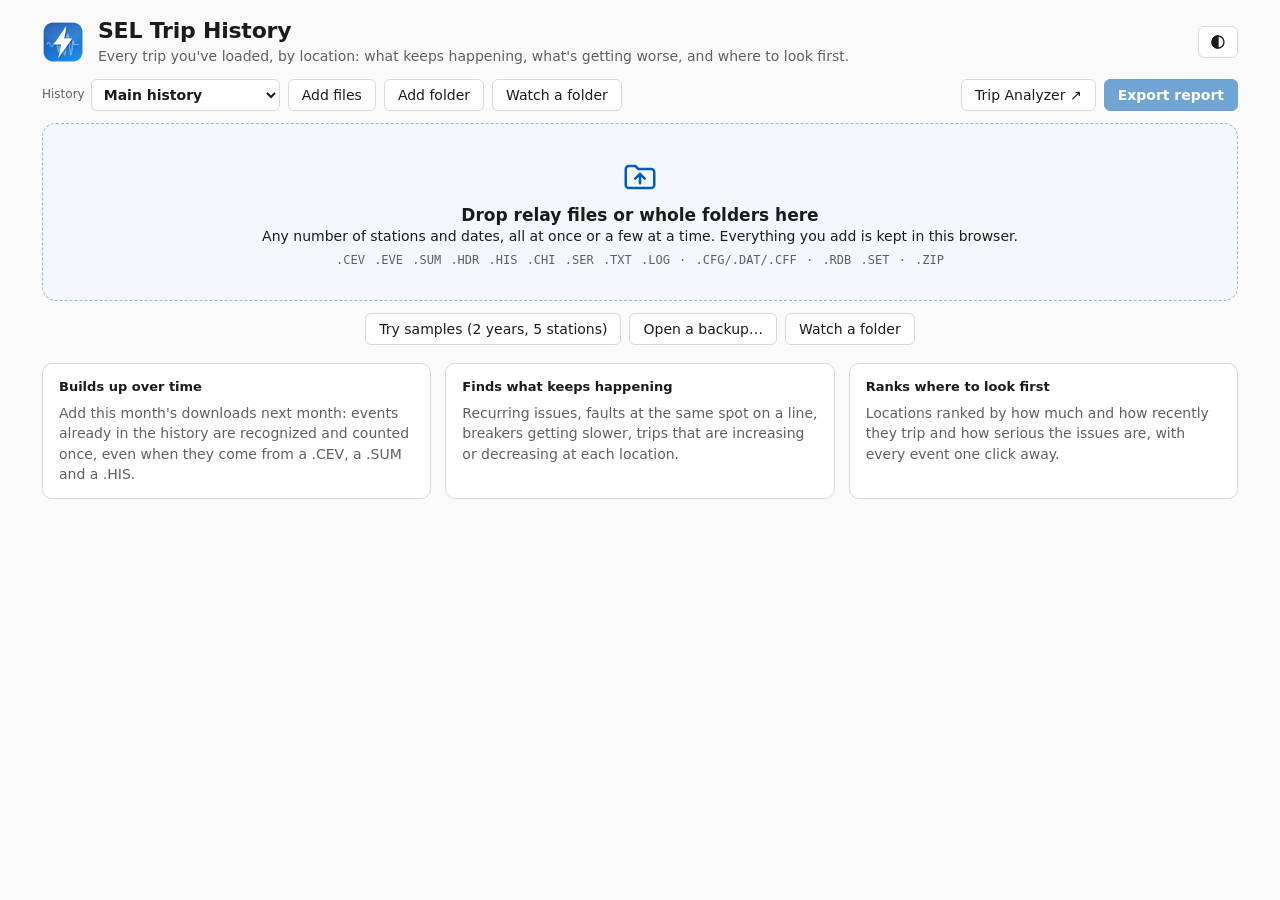
==== commit 4150fd8e: "Publish browser version from 90fde92" ====
--- a/history.html
+++ b/history.html
@@ -45,247 +45,233 @@
 }
 ::selection { background: var(--sel); }
 .wrap { max-width: 1240px; margin: 0 auto; padding: 18px 22px 40px; }
-.mono { font-family: "Cascadia Mono", "Cascadia Code", Consolas, ui-monospace, "SF Mono", Menlo, monospace; }
-.num { font-variant-numeric: tabular-nums; }
-[hidden] { display: none !important; }
-
 header { display: flex; align-items: center; gap: 14px; flex-wrap: wrap; margin-bottom: 12px; }
 header img { width: 42px; height: 42px; flex: none; }
 .titles { flex: 1 1 260px; min-width: 0; }
 h1 { font: 600 22px/1.2 "Segoe UI Variable Display", "Segoe UI", Inter, system-ui, sans-serif; margin: 0; letter-spacing: -.01em; }
-h2 { font: 600 16px/1.3 "Segoe UI Variable Display", "Segoe UI", Inter, system-ui, sans-serif; margin: 0; }
-h3 { font-size: 13px; margin: 0; }
 .sub { color: var(--muted); margin-top: 2px; }
-.head-actions { display: flex; align-items: center; gap: 8px; flex-wrap: wrap; }
-
-button, .btn {
-  font: inherit; color: var(--text); background: var(--surface); border: 1px solid var(--border);
-  border-radius: 6px; padding: 5px 13px; min-height: 32px; cursor: pointer; white-space: nowrap; transition: background .12s, border-color .12s;
-}
-button:hover { background: var(--surface-2); }
-button:focus-visible, input:focus-visible, select:focus-visible, textarea:focus-visible, [tabindex]:focus-visible { outline: 2px solid var(--accent); outline-offset: 2px; }
-button.accent { background: var(--accent); border-color: var(--accent); color: var(--on-accent); font-weight: 600; }
-button.accent:hover { background: var(--accent-hover); border-color: var(--accent-hover); }
-button.link { border: 0; background: transparent; color: var(--accent); padding: 0 2px; min-height: 0; }
-button.link:hover { text-decoration: underline; background: transparent; }
-button.small { min-height: 26px; padding: 2px 9px; font-size: 12.5px; }
-button.danger { color: var(--trip); }
-button:disabled { opacity: .55; cursor: default; }
-select, input[type="search"], input[type="text"], input[type="date"], input[type="number"] {
-  font: inherit; color: var(--text); background: var(--surface); border: 1px solid var(--border); border-radius: 6px; min-height: 32px; padding: 4px 8px;
-}
-input[type="number"] { width: 80px; }
-select { max-width: 220px; cursor: pointer; }
-input[type="search"] { width: 220px; }
-textarea { width: 100%; font: inherit; color: var(--text); background: var(--surface); border: 1px solid var(--border); border-radius: 8px; padding: 7px 10px; resize: vertical; }
-label.check { display: inline-flex; align-items: center; gap: 7px; cursor: pointer; user-select: none; }
-label.check input { width: 16px; height: 16px; accent-color: var(--accent); margin: 0; }
-.field { display: inline-flex; align-items: center; gap: 6px; }
-.hint, .muted { color: var(--muted); }
-.hint { font-size: 12px; }
-.cap { font-size: 11.5px; font-weight: 700; letter-spacing: .04em; text-transform: uppercase; color: var(--muted); }
-
-/* status strip */
-.strip { display: flex; align-items: center; gap: 10px 16px; flex-wrap: wrap; padding: 8px 12px; margin-bottom: 12px;
-  background: var(--surface); border: 1px solid var(--border); border-radius: 8px; }
-.strip .grow { flex: 1; }
-.strip b { font-weight: 600; }
-
-.tabs { display: flex; gap: 4px; border-bottom: 1px solid var(--border); margin: 0 0 16px; overflow-x: auto; scrollbar-width: none; }
-.tabs button { border: 0; border-bottom: 2.5px solid transparent; border-radius: 6px 6px 0 0; background: transparent; padding: 7px 16px; font-weight: 600; color: var(--muted); margin-bottom: -1px; }
-.tabs button:hover { background: var(--surface-2); color: var(--text); }
-.tabs button[aria-selected="true"] { color: var(--accent); border-bottom-color: var(--accent); }
-.tabs .badge { font-size: 11px; font-weight: 600; background: var(--surface-2); color: var(--muted); border-radius: 9px; padding: 0 7px; margin-left: 6px; }
-
-.drop { border: 1.6px dashed var(--drop-line); background: var(--drop); border-radius: 14px; padding: 34px 16px 30px; text-align: center; cursor: pointer; user-select: none; transition: background .12s, border-color .12s; }
-.drop:hover, .drop.over { background: var(--drop-hover); border-color: var(--accent); }
-.drop svg { width: 38px; height: 38px; color: var(--accent); display: block; margin: 0 auto 8px; }
-.drop .big { font: 600 17px/1.3 "Segoe UI Variable Display", "Segoe UI", Inter, system-ui, sans-serif; }
-.drop .formats { color: var(--muted); font-size: 12px; margin-top: 6px; word-spacing: 2px; }
-body.dragging::after { content: "Drop to add to the history"; position: fixed; inset: 10px; border: 2px dashed var(--accent); border-radius: 16px;
-  background: color-mix(in srgb, var(--drop-hover) 85%, transparent); display: grid; place-items: center; font: 600 20px/1 system-ui, sans-serif; color: var(--accent); z-index: 100; pointer-events: none; }
-.empty-grid { display: grid; grid-template-columns: repeat(3, 1fr); gap: 14px; margin-top: 18px; }
-.empty-grid .card p { margin: 6px 0 0; color: var(--muted); }
-
-.card { background: var(--surface); border: 1px solid var(--border); border-radius: 10px; padding: 14px 16px; min-width: 0; }
-.card-head { display: flex; align-items: baseline; justify-content: space-between; gap: 10px; margin-bottom: 10px; flex-wrap: wrap; }
-.grid2 { display: grid; grid-template-columns: minmax(0, 1.25fr) minmax(0, 1fr); gap: 16px; margin-top: 16px; }
-.grid2.even { grid-template-columns: 1fr 1fr; }
-
-/* KPI tiles */
-.kpis { display: grid; grid-template-columns: repeat(6, minmax(0, 1fr)); gap: 10px; }
-.kpi { background: var(--surface); border: 1px solid var(--border); border-radius: 10px; padding: 10px 12px; text-align: left; cursor: pointer; white-space: normal; min-height: 0; }
-.kpi:hover { border-color: var(--accent); background: var(--surface); }
-.kpi .v { font: 600 24px/1.15 "Segoe UI Variable Display", "Segoe UI", Inter, system-ui, sans-serif; font-variant-numeric: tabular-nums; }
-.kpi .l { font-size: 12px; color: var(--muted); margin-top: 2px; }
-.kpi .v.up { color: var(--trip); } .kpi .v.down { color: var(--ok); }
-
-/* tables */
-table.t { width: 100%; border-collapse: collapse; }
-table.t th { text-align: left; font-size: 11.5px; font-weight: 700; letter-spacing: .03em; text-transform: uppercase; color: var(--muted); padding: 6px 8px; border-bottom: 1px solid var(--border); white-space: nowrap; }
-table.t td { padding: 7px 8px; border-bottom: 1px solid var(--border); vertical-align: top; }
-table.t tbody tr.click { cursor: pointer; }
-table.t tbody tr.click:hover { background: var(--surface-2); }
-table.t tbody tr.on { background: var(--sel); }
-table.t th.sortable { cursor: pointer; }
-table.t th.sortable:hover { color: var(--text); }
-.tablewrap { overflow-x: auto; }
-td.r, th.r { text-align: right; }
-
-/* chips and marks */
-.chip { display: inline-block; font-size: 11.5px; line-height: 1.5; padding: 0 7px; border-radius: 10px; background: var(--surface-2); border: 1px solid var(--border); margin: 1px 3px 1px 0; white-space: nowrap; }
-.chip.rec { border-color: var(--trip); color: var(--trip); font-weight: 600; }
-.chip.hot { border-color: var(--warn); color: var(--warn); font-weight: 600; }
-.chip.pair { border-color: var(--accent); color: var(--accent); }
-.trip { color: var(--trip); font-weight: 700; }
-.ok { color: var(--ok); }
-.warn { color: var(--warn); }
-.tr { font-weight: 600; white-space: nowrap; }
-.tr.up { color: var(--trip); } .tr.down { color: var(--ok); } .tr.flat, .tr.few { color: var(--muted); }
-.scorebar { position: relative; height: 6px; border-radius: 3px; background: var(--surface-2); margin-top: 4px; overflow: hidden; }
-.scorebar i { position: absolute; inset: 0 auto 0 0; background: var(--trip); border-radius: 3px; }
-.rank { display: inline-grid; place-items: center; width: 24px; height: 24px; border-radius: 50%; background: var(--surface-2); font-weight: 700; font-size: 12px; }
-.rank.r1 { background: var(--trip); color: var(--surface); }
-.spark { display: block; }
-
-/* ranked list (overview) */
-.rl { list-style: none; margin: 0; padding: 0; }
-.rl li { display: grid; grid-template-columns: 28px minmax(0, 1fr) 96px 92px; align-items: center; gap: 10px; padding: 8px 6px; border-bottom: 1px solid var(--border); cursor: pointer; border-radius: 6px; }
-.rl li:hover { background: var(--surface-2); }
-.rl .name { font-weight: 600; overflow: hidden; text-overflow: ellipsis; white-space: nowrap; }
-.rl .meta { font-size: 12px; color: var(--muted); overflow: hidden; text-overflow: ellipsis; white-space: nowrap; }
-
-.recur { border: 1px solid var(--border); border-left: 3px solid var(--trip); border-radius: 8px; padding: 8px 10px; margin-bottom: 8px; cursor: pointer; background: var(--surface); }
-.recur:hover { background: var(--surface-2); }
-.recur .top { display: flex; justify-content: space-between; gap: 8px; }
-.recur .what { font-weight: 600; }
-.recur .where { font-size: 12px; color: var(--muted); }
-
-/* charts */
-.chart { width: 100%; height: auto; display: block; overflow: visible; }
-.chart .bar { cursor: pointer; }
-.chart .bar:hover { opacity: .75; }
-.chart text { fill: var(--muted); font-size: 11px; font-family: inherit; }
-.chart .grid { stroke: var(--border); stroke-width: 1; }
-.chart .mark { stroke: var(--ok); stroke-width: 1.5; stroke-dasharray: 4 3; }
-.chart .marklbl { fill: var(--ok); font-weight: 600; }
-.legend { display: flex; gap: 14px; flex-wrap: wrap; font-size: 12px; color: var(--muted); }
-.legend i { display: inline-block; width: 10px; height: 10px; border-radius: 2px; margin-right: 5px; vertical-align: -1px; }
-#tip { position: fixed; z-index: 200; pointer-events: none; background: var(--text); color: var(--bg); padding: 5px 9px; border-radius: 6px; font-size: 12px; max-width: 320px; box-shadow: var(--shadow); white-space: pre-line; }
-
-/* locations page */
-.loc-layout { display: grid; grid-template-columns: 300px minmax(0, 1fr); gap: 16px; align-items: start; }
-.loc-list { position: sticky; top: 10px; max-height: calc(100vh - 20px); overflow: auto; padding: 6px; }
-.loc-list .st { font-size: 11.5px; font-weight: 700; text-transform: uppercase; letter-spacing: .04em; color: var(--muted); padding: 10px 8px 4px; display: flex; justify-content: space-between; }
-.loc-list button.item { display: grid; grid-template-columns: 26px minmax(0, 1fr) auto; gap: 8px; align-items: center; width: 100%; text-align: left; border: 0; border-radius: 6px; padding: 6px 8px; min-height: 40px; white-space: normal; background: transparent; }
-.loc-list button.item:hover { background: var(--surface-2); }
-.loc-list button.item.on { background: var(--sel); }
-.loc-list .nm { font-weight: 600; overflow: hidden; text-overflow: ellipsis; white-space: nowrap; display: block; }
-.loc-list .sm { font-size: 11.5px; color: var(--muted); display: block; }
-.stats { display: grid; grid-template-columns: repeat(6, minmax(0, 1fr)); gap: 8px; margin: 12px 0; }
-.stat { background: var(--surface-2); border-radius: 8px; padding: 7px 10px; }
-.stat .v { font-weight: 600; font-size: 17px; font-variant-numeric: tabular-nums; }
-.stat .l { font-size: 11.5px; color: var(--muted); }
-.why { margin: 6px 0 0; padding: 0; list-style: none; font-size: 12.5px; }
-.why li { display: flex; justify-content: space-between; gap: 10px; padding: 2px 0; border-bottom: 1px dotted var(--border); }
-.why li b { font-variant-numeric: tabular-nums; }
-.advice { font-size: 12.5px; color: var(--muted); margin-top: 3px; }
-.section { margin-top: 16px; }
-.wl { display: flex; gap: 8px; align-items: center; flex-wrap: wrap; margin-top: 8px; }
-.wl input[type="text"] { flex: 1 1 260px; }
-.wl-list { margin: 8px 0 0; padding: 0; list-style: none; }
-.wl-list li { display: flex; gap: 10px; align-items: baseline; padding: 4px 0; border-bottom: 1px solid var(--border); }
-.wl-list li span:first-child { color: var(--ok); font-weight: 600; white-space: nowrap; }
-.wl-list li .grow { flex: 1; }
-
-/* heatmap */
-.heat td.h { text-align: center; font-variant-numeric: tabular-nums; cursor: pointer; min-width: 52px; border-left: 1px solid var(--surface); }
-.heat td.h:hover { outline: 2px solid var(--accent); outline-offset: -2px; }
-.heat td.h.rec { font-weight: 700; text-decoration: underline; text-decoration-thickness: 2px; }
-.heat th.v { writing-mode: vertical-rl; transform: rotate(180deg); text-transform: none; letter-spacing: 0; font-weight: 600; font-size: 12px; padding: 8px 4px; height: 150px; vertical-align: bottom; text-align: left; }
-
-/* filters */
-.filters { display: flex; gap: 8px; flex-wrap: wrap; align-items: center; margin-bottom: 10px; }
-.filters .grow { flex: 1; }
-
-/* drawer */
-#drawer { position: fixed; top: 0; right: 0; bottom: 0; width: min(560px, 100vw); background: var(--surface); border-left: 1px solid var(--border); box-shadow: var(--shadow);
-  z-index: 50; display: flex; flex-direction: column; transform: translateX(105%); transition: transform .18s ease; }
-#drawer.open { transform: none; }
-#drawer .dh { display: flex; align-items: center; gap: 8px; padding: 12px 14px; border-bottom: 1px solid var(--border); }
-#drawer .dh .grow { flex: 1; min-width: 0; }
-#drawer .db { overflow: auto; padding: 14px 16px 30px; }
-#drawer h4 { margin: 16px 0 6px; font-size: 11.5px; font-weight: 700; letter-spacing: .04em; text-transform: uppercase; color: var(--muted); }
-#drawer ul { margin: 0; padding-left: 18px; }
-#drawer li { margin: 2px 0; }
-#drawer .checkl li { color: var(--warn); }
-#drawer table.kv td { padding: 2px 12px 2px 0; vertical-align: top; }
-#drawer table.kv td:first-child { color: var(--muted); white-space: nowrap; }
-.seq { font-size: 12px; columns: 2; }
-
-dialog { max-width: min(720px, calc(100vw - 32px)); width: 100%; border: 1px solid var(--border); border-radius: 12px; background: var(--surface); color: var(--text); padding: 0; box-shadow: var(--shadow); }
-dialog::backdrop { background: rgba(0,0,0,.45); }
-dialog .dlg-h { display: flex; align-items: center; justify-content: space-between; padding: 14px 18px; border-bottom: 1px solid var(--border); }
-dialog .dlg-b { padding: 14px 18px; max-height: 70vh; overflow: auto; }
-dialog .dlg-f { display: flex; gap: 8px; justify-content: flex-end; padding: 12px 18px; border-top: 1px solid var(--border); flex-wrap: wrap; }
-.opts { display: grid; grid-template-columns: 1fr 1fr; gap: 6px 18px; margin: 6px 0 12px; }
-.fmt { display: flex; gap: 6px; flex-wrap: wrap; margin-bottom: 12px; }
-.fmt label { border: 1px solid var(--border); border-radius: 8px; padding: 6px 10px; cursor: pointer; display: inline-flex; gap: 6px; align-items: center; }
-.fmt label:has(input:checked) { border-color: var(--accent); background: var(--drop); }
-.settings-grid { display: grid; grid-template-columns: auto auto; gap: 8px 14px; align-items: center; justify-content: start; }
-
-#toast { position: fixed; left: 50%; bottom: 22px; transform: translateX(-50%); background: var(--text); color: var(--bg); padding: 9px 16px; border-radius: 8px; z-index: 300; box-shadow: var(--shadow); max-width: calc(100vw - 30px); }
-#busy { position: fixed; inset: 0; background: color-mix(in srgb, var(--bg) 70%, transparent); display: grid; place-items: center; z-index: 150; font-weight: 600; }
-
-.changes { border-left: 3px solid var(--accent); }
-.chg { display: flex; gap: 10px; align-items: baseline; padding: 6px 4px; border-bottom: 1px solid var(--border); cursor: pointer; border-radius: 4px; }
-.chg:hover { background: var(--surface-2); }
-.chg .dot { width: 8px; height: 8px; border-radius: 50%; flex: none; background: var(--muted); transform: translateY(-1px); }
-.chg.l3 .dot { background: var(--trip); } .chg.l2 .dot { background: var(--warn); } .chg.l0 .dot { background: var(--ok); }
-.chg .who { font-weight: 600; white-space: nowrap; }
-.watchbar { display: inline-flex; align-items: center; gap: 8px; padding: 2px 4px 2px 10px; border-radius: 14px; background: var(--drop); border: 1px solid var(--drop-line); font-size: 12.5px; }
-.watchbar .pulse { width: 8px; height: 8px; border-radius: 50%; background: var(--ok); animation: pulse 2s infinite; }
-.watchbar.paused .pulse { background: var(--warn); animation: none; }
-@keyframes pulse { 50% { opacity: .3; } }
-.wxtag { font-size: 11.5px; padding: 0 6px; border-radius: 9px; white-space: nowrap; }
-.wxtag.storm { background: color-mix(in srgb, var(--warn) 22%, transparent); color: var(--warn); font-weight: 600; }
-.wxtag.calm { background: var(--surface-2); color: var(--muted); }
-.locs td { vertical-align: middle; }
-.locs input[type="text"] { width: 100%; min-width: 180px; }
-.st-ok { color: var(--ok); font-size: 12px; } .st-bad { color: var(--trip); font-size: 12px; }
-.seg { display: inline-flex; border: 1px solid var(--border); border-radius: 6px; overflow: hidden; }
-.seg button { border: 0; border-radius: 0; min-height: 26px; padding: 2px 10px; font-size: 12.5px; }
-.seg button[aria-pressed="true"] { background: var(--accent); color: var(--on-accent); }
-.bk-verdict { font-weight: 600; }
-.bk-verdict.bad { color: var(--trip); }
-
+#themeBtn { font: inherit; color: var(--text); background: var(--surface); border: 1px solid var(--border); border-radius: 6px; padding: 5px 11px; min-height: 32px; cursor: pointer; }
+#themeBtn:hover { background: var(--surface-2); }
 #print-root { display: none; }
 @media print {
   body > *:not(#print-root) { display: none !important; }
   #print-root { display: block; color: #000; font: 10.5pt/1.35 Calibri, "Segoe UI", Arial, sans-serif; }
-  #print-root h1 { font-size: 15pt; margin: 14pt 0 4pt; border-bottom: .5pt solid #999; }
-  #print-root h2 { font-size: 12pt; margin: 12pt 0 3pt; page-break-after: avoid; }
-  #print-root table { border-collapse: collapse; width: 100%; margin: 4pt 0 8pt; font-size: 8.5pt; }
-  #print-root th, #print-root td { border: .5pt solid #bbb; padding: 2pt 4pt; text-align: left; vertical-align: top; }
-  #print-root th { background: #eee; }
-  #print-root img { max-width: 100%; }
-  #print-root .note { color: #555; font-style: italic; font-size: 8.5pt; }
-}
-
+}
+@media (max-width: 560px) { .wrap { padding: 12px 12px 30px; } }
+/* SEL Trip History - styles for the History screen, scoped to .hx so it can live inside the Trip Analyzer.
+   The page supplies the base colour tokens (--bg, --surface, --text, --accent...); these are the History's own. */
+.hx { --c-fault: #005fb8; --c-nofault: #c27c0e; --c-other: #a0a0a0; --heat: 196, 43, 28; --pA: #c42b1c; --pB: #1b1b1b; --pC: #005fb8; --pX: #8a8a8a; }
+@media (prefers-color-scheme: dark) {
+  :root:not([data-theme="light"]) .hx { --c-fault: #4cc2ff; --c-nofault: #ffb74d; --c-other: #6e6e6e; --heat: 255, 143, 133; --pA: #ff8f85; --pB: #e9e9e9; --pC: #4cc2ff; --pX: #8a8a8a; }
+}
+:root[data-theme="dark"] .hx { --c-fault: #4cc2ff; --c-nofault: #ffb74d; --c-other: #6e6e6e; --heat: 255, 143, 133; --pA: #ff8f85; --pB: #e9e9e9; --pC: #4cc2ff; --pX: #8a8a8a; }
+.hx h2 { font: 600 16px/1.3 "Segoe UI Variable Display", "Segoe UI", Inter, system-ui, sans-serif; margin: 0; }
+.hx-print h1 { font-size: 15pt; margin: 14pt 0 4pt; border-bottom: .5pt solid #999; }
+.hx-print h2 { font-size: 12pt; margin: 12pt 0 3pt; page-break-after: avoid; }
+.hx-print table { border-collapse: collapse; width: 100%; margin: 4pt 0 8pt; font-size: 8.5pt; }
+.hx-print th, .hx-print td { border: .5pt solid #bbb; padding: 2pt 4pt; text-align: left; vertical-align: top; }
+.hx-print th { background: #eee; }
+.hx-print img { max-width: 100%; }
+.hx-print .note { color: #555; font-style: italic; font-size: 8.5pt; }
+.hx .mono { font-family: "Cascadia Mono", "Cascadia Code", Consolas, ui-monospace, "SF Mono", Menlo, monospace; }
+.hx .num { font-variant-numeric: tabular-nums; }
+.hx [hidden] { display: none !important; }
+.hx h2 { font: 600 16px/1.3 "Segoe UI Variable Display", "Segoe UI", Inter, system-ui, sans-serif; margin: 0; }
+.hx h3 { font-size: 13px; margin: 0; }
+.hx button, .hx .btn {
+  font: inherit; color: var(--text); background: var(--surface); border: 1px solid var(--border);
+  border-radius: 6px; padding: 5px 13px; min-height: 32px; cursor: pointer; white-space: nowrap; transition: background .12s, border-color .12s; }
+.hx button:hover { background: var(--surface-2); }
+.hx button:focus-visible, .hx input:focus-visible, .hx select:focus-visible, .hx textarea:focus-visible, .hx [tabindex]:focus-visible { outline: 2px solid var(--accent); outline-offset: 2px; }
+.hx button.accent { background: var(--accent); border-color: var(--accent); color: var(--on-accent); font-weight: 600; }
+.hx button.accent:hover { background: var(--accent-hover); border-color: var(--accent-hover); }
+.hx button.link { border: 0; background: transparent; color: var(--accent); padding: 0 2px; min-height: 0; }
+.hx button.link:hover { text-decoration: underline; background: transparent; }
+.hx button.small { min-height: 26px; padding: 2px 9px; font-size: 12.5px; }
+.hx button.danger { color: var(--trip); }
+.hx button:disabled { opacity: .55; cursor: default; }
+.hx select, .hx input[type="search"], .hx input[type="text"], .hx input[type="date"], .hx input[type="number"] {
+  font: inherit; color: var(--text); background: var(--surface); border: 1px solid var(--border); border-radius: 6px; min-height: 32px; padding: 4px 8px; }
+.hx input[type="number"] { width: 80px; }
+.hx select { max-width: 220px; cursor: pointer; }
+.hx input[type="search"] { width: 220px; }
+.hx textarea { width: 100%; font: inherit; color: var(--text); background: var(--surface); border: 1px solid var(--border); border-radius: 8px; padding: 7px 10px; resize: vertical; }
+.hx label.check { display: inline-flex; align-items: center; gap: 7px; cursor: pointer; user-select: none; }
+.hx label.check input { width: 16px; height: 16px; accent-color: var(--accent); margin: 0; }
+.hx .field { display: inline-flex; align-items: center; gap: 6px; }
+.hx .hint, .hx .muted { color: var(--muted); }
+.hx .hint { font-size: 12px; }
+.hx .cap { font-size: 11.5px; font-weight: 700; letter-spacing: .04em; text-transform: uppercase; color: var(--muted); }
+.hx .strip { display: flex; align-items: center; gap: 10px 16px; flex-wrap: wrap; padding: 8px 12px; margin-bottom: 12px;
+  background: var(--surface); border: 1px solid var(--border); border-radius: 8px; }
+.hx .strip .grow { flex: 1; }
+.hx .strip b { font-weight: 600; }
+.hx .tabs { display: flex; gap: 4px; border-bottom: 1px solid var(--border); margin: 0 0 16px; overflow-x: auto; scrollbar-width: none; }
+.hx .tabs button { border: 0; border-bottom: 2.5px solid transparent; border-radius: 6px 6px 0 0; background: transparent; padding: 7px 16px; font-weight: 600; color: var(--muted); margin-bottom: -1px; }
+.hx .tabs button:hover { background: var(--surface-2); color: var(--text); }
+.hx .tabs button[aria-selected="true"] { color: var(--accent); border-bottom-color: var(--accent); }
+.hx .tabs .badge { font-size: 11px; font-weight: 600; background: var(--surface-2); color: var(--muted); border-radius: 9px; padding: 0 7px; margin-left: 6px; }
+.hx .drop { border: 1.6px dashed var(--drop-line); background: var(--drop); border-radius: 14px; padding: 34px 16px 30px; text-align: center; cursor: pointer; user-select: none; transition: background .12s, border-color .12s; }
+.hx .drop:hover, .hx .drop.over { background: var(--drop-hover); border-color: var(--accent); }
+.hx .drop svg { width: 38px; height: 38px; color: var(--accent); display: block; margin: 0 auto 8px; }
+.hx .drop .big { font: 600 17px/1.3 "Segoe UI Variable Display", "Segoe UI", Inter, system-ui, sans-serif; }
+.hx .drop .formats { color: var(--muted); font-size: 12px; margin-top: 6px; word-spacing: 2px; }
+.hx.dragging::after { content: "Drop to add to the history"; position: fixed; inset: 10px; border: 2px dashed var(--accent); border-radius: 16px;
+  background: color-mix(in srgb, var(--drop-hover) 85%, transparent); display: grid; place-items: center; font: 600 20px/1 system-ui, sans-serif; color: var(--accent); z-index: 100; pointer-events: none; }
+.hx .empty-grid { display: grid; grid-template-columns: repeat(3, 1fr); gap: 14px; margin-top: 18px; }
+.hx .empty-grid .card p { margin: 6px 0 0; color: var(--muted); }
+.hx .card { background: var(--surface); border: 1px solid var(--border); border-radius: 10px; padding: 14px 16px; min-width: 0; }
+.hx .card-head { display: flex; align-items: baseline; justify-content: space-between; gap: 10px; margin-bottom: 10px; flex-wrap: wrap; }
+.hx .grid2 { display: grid; grid-template-columns: minmax(0, 1.25fr) minmax(0, 1fr); gap: 16px; margin-top: 16px; }
+.hx .grid2.even { grid-template-columns: 1fr 1fr; }
+.hx .kpis { display: grid; grid-template-columns: repeat(6, minmax(0, 1fr)); gap: 10px; }
+.hx .kpi { background: var(--surface); border: 1px solid var(--border); border-radius: 10px; padding: 10px 12px; text-align: left; cursor: pointer; white-space: normal; min-height: 0; }
+.hx .kpi:hover { border-color: var(--accent); background: var(--surface); }
+.hx .kpi .v { font: 600 24px/1.15 "Segoe UI Variable Display", "Segoe UI", Inter, system-ui, sans-serif; font-variant-numeric: tabular-nums; }
+.hx .kpi .l { font-size: 12px; color: var(--muted); margin-top: 2px; }
+.hx .kpi .v.up { color: var(--trip); }
+.hx .kpi .v.down { color: var(--ok); }
+.hx table.t { width: 100%; border-collapse: collapse; }
+.hx table.t th { text-align: left; font-size: 11.5px; font-weight: 700; letter-spacing: .03em; text-transform: uppercase; color: var(--muted); padding: 6px 8px; border-bottom: 1px solid var(--border); white-space: nowrap; }
+.hx table.t td { padding: 7px 8px; border-bottom: 1px solid var(--border); vertical-align: top; }
+.hx table.t tbody tr.click { cursor: pointer; }
+.hx table.t tbody tr.click:hover { background: var(--surface-2); }
+.hx table.t tbody tr.on { background: var(--sel); }
+.hx table.t th.sortable { cursor: pointer; }
+.hx table.t th.sortable:hover { color: var(--text); }
+.hx .tablewrap { overflow-x: auto; }
+.hx td.r, .hx th.r { text-align: right; }
+.hx .chip { display: inline-block; font-size: 11.5px; line-height: 1.5; padding: 0 7px; border-radius: 10px; background: var(--surface-2); border: 1px solid var(--border); margin: 1px 3px 1px 0; white-space: nowrap; }
+.hx .chip.rec { border-color: var(--trip); color: var(--trip); font-weight: 600; }
+.hx .chip.hot { border-color: var(--warn); color: var(--warn); font-weight: 600; }
+.hx .chip.pair { border-color: var(--accent); color: var(--accent); }
+.hx .trip { color: var(--trip); font-weight: 700; }
+.hx .ok { color: var(--ok); }
+.hx .warn { color: var(--warn); }
+.hx .tr { font-weight: 600; white-space: nowrap; }
+.hx .tr.up { color: var(--trip); }
+.hx .tr.down { color: var(--ok); }
+.hx .tr.flat, .hx .tr.few { color: var(--muted); }
+.hx .scorebar { position: relative; height: 6px; border-radius: 3px; background: var(--surface-2); margin-top: 4px; overflow: hidden; }
+.hx .scorebar i { position: absolute; inset: 0 auto 0 0; background: var(--trip); border-radius: 3px; }
+.hx .rank { display: inline-grid; place-items: center; width: 24px; height: 24px; border-radius: 50%; background: var(--surface-2); font-weight: 700; font-size: 12px; }
+.hx .rank.r1 { background: var(--trip); color: var(--surface); }
+.hx .spark { display: block; }
+.hx .rl { list-style: none; margin: 0; padding: 0; }
+.hx .rl li { display: grid; grid-template-columns: 28px minmax(0, 1fr) 96px 92px; align-items: center; gap: 10px; padding: 8px 6px; border-bottom: 1px solid var(--border); cursor: pointer; border-radius: 6px; }
+.hx .rl li:hover { background: var(--surface-2); }
+.hx .rl .name { font-weight: 600; overflow: hidden; text-overflow: ellipsis; white-space: nowrap; }
+.hx .rl .meta { font-size: 12px; color: var(--muted); overflow: hidden; text-overflow: ellipsis; white-space: nowrap; }
+.hx .recur { border: 1px solid var(--border); border-left: 3px solid var(--trip); border-radius: 8px; padding: 8px 10px; margin-bottom: 8px; cursor: pointer; background: var(--surface); }
+.hx .recur:hover { background: var(--surface-2); }
+.hx .recur .top { display: flex; justify-content: space-between; gap: 8px; }
+.hx .recur .what { font-weight: 600; }
+.hx .recur .where { font-size: 12px; color: var(--muted); }
+.hx .chart { width: 100%; height: auto; display: block; overflow: visible; }
+.hx .chart .bar { cursor: pointer; }
+.hx .chart .bar:hover { opacity: .75; }
+.hx .chart text { fill: var(--muted); font-size: 11px; font-family: inherit; }
+.hx .chart .grid { stroke: var(--border); stroke-width: 1; }
+.hx .chart .mark { stroke: var(--ok); stroke-width: 1.5; stroke-dasharray: 4 3; }
+.hx .chart .marklbl { fill: var(--ok); font-weight: 600; }
+.hx .legend { display: flex; gap: 14px; flex-wrap: wrap; font-size: 12px; color: var(--muted); }
+.hx .legend i { display: inline-block; width: 10px; height: 10px; border-radius: 2px; margin-right: 5px; vertical-align: -1px; }
+.hx #hx-tip { position: fixed; z-index: 200; pointer-events: none; background: var(--text); color: var(--bg); padding: 5px 9px; border-radius: 6px; font-size: 12px; max-width: 320px; box-shadow: var(--shadow); white-space: pre-line; }
+.hx .loc-layout { display: grid; grid-template-columns: 300px minmax(0, 1fr); gap: 16px; align-items: start; }
+.hx .loc-list { position: sticky; top: 10px; max-height: calc(100vh - 20px); overflow: auto; padding: 6px; }
+.hx .loc-list .st { font-size: 11.5px; font-weight: 700; text-transform: uppercase; letter-spacing: .04em; color: var(--muted); padding: 10px 8px 4px; display: flex; justify-content: space-between; }
+.hx .loc-list button.item { display: grid; grid-template-columns: 26px minmax(0, 1fr) auto; gap: 8px; align-items: center; width: 100%; text-align: left; border: 0; border-radius: 6px; padding: 6px 8px; min-height: 40px; white-space: normal; background: transparent; }
+.hx .loc-list button.item:hover { background: var(--surface-2); }
+.hx .loc-list button.item.on { background: var(--sel); }
+.hx .loc-list .nm { font-weight: 600; overflow: hidden; text-overflow: ellipsis; white-space: nowrap; display: block; }
+.hx .loc-list .sm { font-size: 11.5px; color: var(--muted); display: block; }
+.hx .stats { display: grid; grid-template-columns: repeat(6, minmax(0, 1fr)); gap: 8px; margin: 12px 0; }
+.hx .stat { background: var(--surface-2); border-radius: 8px; padding: 7px 10px; }
+.hx .stat .v { font-weight: 600; font-size: 17px; font-variant-numeric: tabular-nums; }
+.hx .stat .l { font-size: 11.5px; color: var(--muted); }
+.hx .why { margin: 6px 0 0; padding: 0; list-style: none; font-size: 12.5px; }
+.hx .why li { display: flex; justify-content: space-between; gap: 10px; padding: 2px 0; border-bottom: 1px dotted var(--border); }
+.hx .why li b { font-variant-numeric: tabular-nums; }
+.hx .advice { font-size: 12.5px; color: var(--muted); margin-top: 3px; }
+.hx .section { margin-top: 16px; }
+.hx .wl { display: flex; gap: 8px; align-items: center; flex-wrap: wrap; margin-top: 8px; }
+.hx .wl input[type="text"] { flex: 1 1 260px; }
+.hx .wl-list { margin: 8px 0 0; padding: 0; list-style: none; }
+.hx .wl-list li { display: flex; gap: 10px; align-items: baseline; padding: 4px 0; border-bottom: 1px solid var(--border); }
+.hx .wl-list li span:first-child { color: var(--ok); font-weight: 600; white-space: nowrap; }
+.hx .wl-list li .grow { flex: 1; }
+.hx .heat td.h { text-align: center; font-variant-numeric: tabular-nums; cursor: pointer; min-width: 52px; border-left: 1px solid var(--surface); }
+.hx .heat td.h:hover { outline: 2px solid var(--accent); outline-offset: -2px; }
+.hx .heat td.h.rec { font-weight: 700; text-decoration: underline; text-decoration-thickness: 2px; }
+.hx .heat th.v { writing-mode: vertical-rl; transform: rotate(180deg); text-transform: none; letter-spacing: 0; font-weight: 600; font-size: 12px; padding: 8px 4px; height: 150px; vertical-align: bottom; text-align: left; }
+.hx .filters { display: flex; gap: 8px; flex-wrap: wrap; align-items: center; margin-bottom: 10px; }
+.hx .filters .grow { flex: 1; }
+.hx #hx-drawer { position: fixed; top: 0; right: 0; bottom: 0; width: min(560px, 100vw); background: var(--surface); border-left: 1px solid var(--border); box-shadow: var(--shadow);
+  z-index: 50; display: flex; flex-direction: column; transform: translateX(105%); transition: transform .18s ease; }
+.hx #hx-drawer.open { transform: none; }
+.hx #hx-drawer .dh { display: flex; align-items: center; gap: 8px; padding: 12px 14px; border-bottom: 1px solid var(--border); }
+.hx #hx-drawer .dh .grow { flex: 1; min-width: 0; }
+.hx #hx-drawer .db { overflow: auto; padding: 14px 16px 30px; }
+.hx #hx-drawer h4 { margin: 16px 0 6px; font-size: 11.5px; font-weight: 700; letter-spacing: .04em; text-transform: uppercase; color: var(--muted); }
+.hx #hx-drawer ul { margin: 0; padding-left: 18px; }
+.hx #hx-drawer li { margin: 2px 0; }
+.hx #hx-drawer .checkl li { color: var(--warn); }
+.hx #hx-drawer table.kv td { padding: 2px 12px 2px 0; vertical-align: top; }
+.hx #hx-drawer table.kv td:first-child { color: var(--muted); white-space: nowrap; }
+.hx .seq { font-size: 12px; columns: 2; }
+.hx dialog { max-width: min(720px, calc(100vw - 32px)); width: 100%; border: 1px solid var(--border); border-radius: 12px; background: var(--surface); color: var(--text); padding: 0; box-shadow: var(--shadow); }
+.hx dialog::backdrop { background: rgba(0,0,0,.45); }
+.hx dialog .dlg-h { display: flex; align-items: center; justify-content: space-between; padding: 14px 18px; border-bottom: 1px solid var(--border); }
+.hx dialog .dlg-b { padding: 14px 18px; max-height: 70vh; overflow: auto; }
+.hx dialog .dlg-f { display: flex; gap: 8px; justify-content: flex-end; padding: 12px 18px; border-top: 1px solid var(--border); flex-wrap: wrap; }
+.hx .opts { display: grid; grid-template-columns: 1fr 1fr; gap: 6px 18px; margin: 6px 0 12px; }
+.hx .fmt { display: flex; gap: 6px; flex-wrap: wrap; margin-bottom: 12px; }
+.hx .fmt label { border: 1px solid var(--border); border-radius: 8px; padding: 6px 10px; cursor: pointer; display: inline-flex; gap: 6px; align-items: center; }
+.hx .fmt label:has(input:checked) { border-color: var(--accent); background: var(--drop); }
+.hx .settings-grid { display: grid; grid-template-columns: auto auto; gap: 8px 14px; align-items: center; justify-content: start; }
+.hx #hx-toast { position: fixed; left: 50%; bottom: 22px; transform: translateX(-50%); background: var(--text); color: var(--bg); padding: 9px 16px; border-radius: 8px; z-index: 300; box-shadow: var(--shadow); max-width: calc(100vw - 30px); }
+.hx #hx-busy { position: fixed; inset: 0; background: color-mix(in srgb, var(--bg) 70%, transparent); display: grid; place-items: center; z-index: 150; font-weight: 600; }
+.hx .changes { border-left: 3px solid var(--accent); }
+.hx .chg { display: flex; gap: 10px; align-items: baseline; padding: 6px 4px; border-bottom: 1px solid var(--border); cursor: pointer; border-radius: 4px; }
+.hx .chg:hover { background: var(--surface-2); }
+.hx .chg .dot { width: 8px; height: 8px; border-radius: 50%; flex: none; background: var(--muted); transform: translateY(-1px); }
+.hx .chg.l3 .dot { background: var(--trip); }
+.hx .chg.l2 .dot { background: var(--warn); }
+.hx .chg.l0 .dot { background: var(--ok); }
+.hx .chg .who { font-weight: 600; white-space: nowrap; }
+.hx .watchbar { display: inline-flex; align-items: center; gap: 8px; padding: 2px 4px 2px 10px; border-radius: 14px; background: var(--drop); border: 1px solid var(--drop-line); font-size: 12.5px; }
+.hx .watchbar .pulse { width: 8px; height: 8px; border-radius: 50%; background: var(--ok); animation: pulse 2s infinite; }
+.hx .watchbar.paused .pulse { background: var(--warn); animation: none; }
+@keyframes pulse { 50% { opacity: .3; } }
+.hx .wxtag { font-size: 11.5px; padding: 0 6px; border-radius: 9px; white-space: nowrap; }
+.hx .wxtag.storm { background: color-mix(in srgb, var(--warn) 22%, transparent); color: var(--warn); font-weight: 600; }
+.hx .wxtag.calm { background: var(--surface-2); color: var(--muted); }
+.hx .locs td { vertical-align: middle; }
+.hx .locs input[type="text"] { width: 100%; min-width: 180px; }
+.hx .st-ok { color: var(--ok); font-size: 12px; }
+.hx .st-bad { color: var(--trip); font-size: 12px; }
+.hx .seg { display: inline-flex; border: 1px solid var(--border); border-radius: 6px; overflow: hidden; }
+.hx .seg button { border: 0; border-radius: 0; min-height: 26px; padding: 2px 10px; font-size: 12.5px; }
+.hx .seg button[aria-pressed="true"] { background: var(--accent); color: var(--on-accent); }
+.hx .bk-verdict { font-weight: 600; }
+.hx .bk-verdict.bad { color: var(--trip); }
 @media (max-width: 980px) {
-  .kpis { grid-template-columns: repeat(3, minmax(0, 1fr)); }
-  .grid2, .grid2.even, .loc-layout, .empty-grid { grid-template-columns: minmax(0, 1fr); }
-  .loc-list { position: static; max-height: 300px; }
-  .stats { grid-template-columns: repeat(3, minmax(0, 1fr)); }
+.hx .kpis { grid-template-columns: repeat(3, minmax(0, 1fr)); }
+.hx .grid2, .hx .grid2.even, .hx .loc-layout, .hx .empty-grid { grid-template-columns: minmax(0, 1fr); }
+.hx .loc-list { position: static; max-height: 300px; }
+.hx .stats { grid-template-columns: repeat(3, minmax(0, 1fr)); }
 }
 @media (max-width: 560px) {
-  .wrap { padding: 12px 12px 30px; }
-  .kpis { grid-template-columns: repeat(2, minmax(0, 1fr)); }
-  .rl li { grid-template-columns: 28px minmax(0, 1fr) 70px; }
-  .rl li .sp { display: none; }
-  input[type="search"] { width: 100%; }
-  .opts { grid-template-columns: 1fr; }
-}
+.hx .kpis { grid-template-columns: repeat(2, minmax(0, 1fr)); }
+.hx .rl li { grid-template-columns: 28px minmax(0, 1fr) 70px; }
+.hx .rl li .sp { display: none; }
+.hx input[type="search"] { width: 100%; }
+.hx .opts { grid-template-columns: 1fr; }
+}
+.hx .toolbar { display: flex; align-items: center; gap: 8px; flex-wrap: wrap; margin: 0 0 12px; }
+.hx .toolbar .grow { flex: 1; }
+.hx .toolbar select { max-width: 240px; font-weight: 600; }
+
 </style>
 </head>
 <body>
@@ -296,128 +282,10 @@
       <h1>SEL Trip History</h1>
       <div class="sub">Every trip you've loaded, by location: what keeps happening, what's getting worse, and where to look first.</div>
     </div>
-    <div class="head-actions">
-      <button id="addFiles" title="Add event files (Ctrl+O)">Add files</button>
-      <button id="addFolder" title="Add a folder (and its subfolders)">Add folder</button>
-      <button id="watchBtn" title="Keep a folder watched: new relay files are added as they arrive (Chrome / Edge)" hidden>Watch a folder</button>
-      <button id="analyzerBtn" title="Open the SEL Trip Analyzer (one event at a time, with waveforms)">Trip Analyzer ↗</button>
-      <button id="exportBtn" class="accent" title="Export a historical report (Ctrl+S)" disabled>Export report</button>
-      <button id="themeBtn" title="Dark / light (Ctrl+D)" aria-label="Dark or light mode"><svg width="16" height="16" viewBox="0 0 24 24" fill="none" stroke="currentColor" stroke-width="2" style="vertical-align:-3px"><circle cx="12" cy="12" r="9"/><path d="M12 3a9 9 0 0 0 0 18z" fill="currentColor"/></svg></button>
-    </div>
+    <button id="themeBtn" title="Dark / light (Ctrl+D)" aria-label="Dark or light mode"><svg width="16" height="16" viewBox="0 0 24 24" fill="none" stroke="currentColor" stroke-width="2" style="vertical-align:-3px"><circle cx="12" cy="12" r="9"/><path d="M12 3a9 9 0 0 0 0 18z" fill="currentColor"/></svg></button>
   </header>
-  <input type="file" id="pickFiles" multiple hidden>
-  <input type="file" id="pickFolder" webkitdirectory multiple hidden>
-
-  <!-- empty state -->
-  <section id="emptyView">
-    <div class="drop" id="drop" tabindex="0" role="button" aria-label="Add files">
-      <svg viewBox="0 0 24 24" fill="none" stroke="currentColor" stroke-width="1.6" stroke-linecap="round" stroke-linejoin="round" aria-hidden="true"><path d="M3 7a2 2 0 0 1 2-2h4l2 2h8a2 2 0 0 1 2 2v8a2 2 0 0 1-2 2H5a2 2 0 0 1-2-2z"/><path d="M12 10v6M9 13l3-3 3 3"/></svg>
-      <div class="big">Drop relay files or whole folders here</div>
-      <div>Any number of stations and dates, all at once or a few at a time. Everything you add is kept in this browser.</div>
-      <div class="formats mono">.CEV .EVE .SUM .HDR .HIS .CHI .SER .TXT .LOG · .CFG/.DAT/.CFF · .RDB .SET · .ZIP</div>
-    </div>
-    <div class="row" style="display:flex;gap:8px;justify-content:center;margin-top:12px">
-      <button id="samples">Try samples (2 years, 5 stations)</button>
-      <button id="watchBtn2" hidden>Watch a folder</button>
-    </div>
-    <div class="empty-grid">
-      <div class="card"><h3>Builds up over time</h3><p>Add this month's downloads next month: events already in the history are recognized and counted once, even when they come from a .CEV, a .SUM and a .HIS.</p></div>
-      <div class="card"><h3>Finds what keeps happening</h3><p>Recurring issues, faults at the same spot on a line, breakers getting slower, trips that are increasing or decreasing at each location.</p></div>
-      <div class="card"><h3>Ranks where to look first</h3><p>Locations ranked by how much and how recently they trip and how serious the issues are, with every event one click away.</p></div>
-    </div>
-  </section>
-
-  <!-- main -->
-  <section id="mainView" hidden>
-    <div class="strip">
-      <span id="stripText"></span>
-      <span class="watchbar" id="watchBar" hidden><span class="pulse"></span><span id="watchText"></span><button class="small" id="watchStop">Stop</button></span>
-      <span class="grow"></span>
-      <span class="field"><label for="fFrom" class="hint">From</label><input type="date" id="fFrom"></span>
-      <span class="field"><label for="fTo" class="hint">To</label><input type="date" id="fTo"></span>
-      <span class="field" title="Trends are measured up to this date. Blank = the latest event."><label for="fAsOf" class="hint">Trends to</label><input type="date" id="fAsOf"></span>
-      <button class="small" id="fReset" hidden>Reset dates</button>
-    </div>
-    <nav class="tabs" role="tablist" aria-label="Pages">
-      <button role="tab" data-tab="overview" aria-selected="true" title="Alt+1">Overview</button>
-      <button role="tab" data-tab="locations" aria-selected="false" title="Alt+2">Locations<span class="badge" id="bLoc"></span></button>
-      <button role="tab" data-tab="issues" aria-selected="false" title="Alt+3">Issues<span class="badge" id="bIss"></span></button>
-      <button role="tab" data-tab="events" aria-selected="false" title="Alt+4">Events<span class="badge" id="bEv"></span></button>
-      <button role="tab" data-tab="data" aria-selected="false" title="Alt+5">Files &amp; settings<span class="badge" id="bFiles"></span></button>
-    </nav>
-
-    <div id="page-overview" role="tabpanel"></div>
-    <div id="page-locations" role="tabpanel" hidden></div>
-    <div id="page-issues" role="tabpanel" hidden></div>
-    <div id="page-events" role="tabpanel" hidden></div>
-    <div id="page-data" role="tabpanel" hidden></div>
-  </section>
+  <div id="history"></div>
 </div>
-
-<aside id="drawer" aria-label="Event details" aria-hidden="true">
-  <div class="dh">
-    <div class="grow"><div id="dTitle" style="font-weight:600"></div><div id="dSub" class="hint"></div></div>
-    <button class="small" id="dPrev" title="Previous event (←)">◀</button>
-    <button class="small" id="dNext" title="Next event (→)">▶</button>
-    <button class="small" id="dClose" title="Close (Esc)" aria-label="Close">✕</button>
-  </div>
-  <div class="db" id="dBody"></div>
-</aside>
-
-<dialog id="expDlg" aria-labelledby="expTitle">
-  <div class="dlg-h"><h2 id="expTitle">Export historical report</h2><button class="small" data-close aria-label="Close">✕</button></div>
-  <div class="dlg-b">
-    <div class="cap" style="margin-bottom:6px">Format</div>
-    <div class="fmt" id="expFmt">
-      <label><input type="radio" name="fmt" value="docx" checked> Word (.docx)</label>
-      <label><input type="radio" name="fmt" value="pdf"> PDF (print)</label>
-      <label><input type="radio" name="fmt" value="txt"> Text</label>
-      <label><input type="radio" name="fmt" value="csv-ev"> Events (.csv)</label>
-      <label><input type="radio" name="fmt" value="csv-loc"> Locations (.csv)</label>
-    </div>
-    <div class="cap" style="margin-bottom:6px">Which locations</div>
-    <div style="display:flex;gap:8px;flex-wrap:wrap;margin-bottom:12px">
-      <select id="expStation"></select>
-      <select id="expRelay"></select>
-    </div>
-    <div id="expSections">
-      <div class="cap">Sections</div>
-      <div class="opts">
-        <label class="check"><input type="checkbox" data-s="overview" checked> Overview and trip chart</label>
-        <label class="check"><input type="checkbox" data-s="ranking" checked> Problem locations, ranked</label>
-        <label class="check"><input type="checkbox" data-s="recurring" checked> Recurring issues</label>
-        <label class="check"><input type="checkbox" data-s="hotspots" checked> Fault hot spots</label>
-        <label class="check"><input type="checkbox" data-s="trends" checked> Trends</label>
-        <label class="check"><input type="checkbox" data-s="breakers" checked> Breaker health</label>
-        <label class="check"><input type="checkbox" data-s="weather" checked> Weather</label>
-        <label class="check"><input type="checkbox" data-s="matrix" checked> Issue counts by location</label>
-        <label class="check"><input type="checkbox" data-s="details" checked> Details for each location</label>
-        <label class="check"><input type="checkbox" data-s="events" checked> Event list in each location</label>
-        <label class="check"><input type="checkbox" data-s="charts" checked> Charts (Word and PDF)</label>
-        <label class="check"><input type="checkbox" data-s="worklog" checked> Work log</label>
-      </div>
-      <label for="expNotes" class="cap">Comments at the top (optional)</label>
-      <textarea id="expNotes" rows="3" placeholder="e.g. Prepared for the October reliability review."></textarea>
-    </div>
-    <div class="field" style="margin-top:10px;width:100%"><label for="expName" class="hint">File name</label><input type="text" id="expName" style="flex:1"></div>
-    <p class="hint" id="expHint"></p>
-  </div>
-  <div class="dlg-f"><button data-close>Cancel</button><button class="accent" id="expGo">Export</button></div>
-</dialog>
-
-<dialog id="stDlg" aria-labelledby="stTitle">
-  <div class="dlg-h"><h2 id="stTitle">Station for this relay</h2><button class="small" data-close aria-label="Close">✕</button></div>
-  <div class="dlg-b">
-    <p class="hint" id="stHint"></p>
-    <input type="text" id="stName" list="stList" style="width:100%" placeholder="Station name">
-    <datalist id="stList"></datalist>
-  </div>
-  <div class="dlg-f"><button id="stAuto">Use what the files say</button><button data-close>Cancel</button><button class="accent" id="stSave">Save</button></div>
-</dialog>
-
-<div id="tip" hidden></div>
-<div id="toast" hidden></div>
-<div id="busy" hidden><div><span id="busyText">Reading files…</span></div></div>
 <div id="print-root"></div>
 
 <script id="sample-data" type="application/json">[{"name": "2025-01-25_FEEDER12_AG.sum", "path": "sample_history/Apex Sub/Feeder_12/2025-01-25_FEEDER12_AG.sum", "b64": "[base64]"}, {"name": "2025-09-16_FEEDER12_AG.sum", "path": "sample_history/Apex Sub/Feeder_12/2025-09-16_FEEDER12_AG.sum", "b64": "[base64]"}, {"name": "2025-09-29_FEEDER12_AG.sum", "path": "sample_history/Apex Sub/Feeder_12/2025-09-29_FEEDER12_AG.sum", "b64": "[base64]"}, {"name": "2026-01-23_FEEDER12_AG.sum", "path": "sample_history/Apex Sub/Feeder_12/2026-01-23_FEEDER12_AG.sum", "b64": "[base64]"}, {"name": "2026-04-15_FEEDER12_CG.sum", "path": "sample_history/Apex Sub/Feeder_12/2026-04-15_FEEDER12_CG.sum", "b64": "[base64]"}, {"name": "2026-06-14_FEEDER12_AG.sum", "path": "sample_history/Apex Sub/Feeder_12/2026-06-14_FEEDER12_AG.sum", "b64": "[base64]"}, {"name": "2026-07-22_FEEDER12_AG.sum", "path": "sample_history/Apex Sub/Feeder_12/2026-07-22_FEEDER12_AG.sum", "b64": "[base64]"}, {"name": "2026-08-09_FEEDER12_AG.sum", "path": "sample_history/Apex Sub/Feeder_12/2026-08-09_FEEDER12_AG.sum", "b64": "[base64]"}, {"name": "2026-08-30_FEEDER12_AG.sum", "path": "sample_history/Apex Sub/Feeder_12/2026-08-30_FEEDER12_AG.sum", "b64": "[base64]"}, {"name": "2026-09-18_FEEDER12_AG.sum", "path": "sample_history/Apex Sub/Feeder_12/2026-09-18_FEEDER12_AG.sum", "b64": "[base64]"}, {"name": "2026-10-03_FEEDER12_AG.sum", "path": "sample_history/Apex Sub/Feeder_12/2026-10-03_FEEDER12_AG.sum", "b64": "[base64]"}, {"name": "2026-10-15_FEEDER12_AG.sum", "path": "sample_history/Apex Sub/Feeder_12/2026-10-15_FEEDER12_AG.sum", "b64": "[base64]"}, {"name": "2026-10-24_FEEDER12_AG.sum", "path": "sample_history/Apex Sub/Feeder_12/2026-10-24_FEEDER12_AG.sum", "b64": "[base64]"}, {"name": "FEEDER12_history_2026-10-27.his", "path": "sample_history/Apex Sub/Feeder_12/FEEDER12_history_2026-10-27.his", "b64": "[base64]"}, {"name": "FEEDER12_settings.set", "path": "sample_history/Apex Sub/Feeder_12/FEEDER12_settings.set", "b64": "[base64]"}, {"name": "2025-07-30_FEEDER14_TRIP.sum", "path": "sample_history/Apex Sub/Feeder_14/2025-07-30_FEEDER14_TRIP.sum", "b64": "[base64]"}, {"name": "2026-08-11_FEEDER14_TRIP.sum", "path": "sample_history/Apex Sub/Feeder_14/2026-08-11_FEEDER14_TRIP.sum", "b64": "[base64]"}, {"name": "FEEDER14_settings.set", "path": "sample_history/Apex Sub/Feeder_14/FEEDER14_settings.set", "b64": "[base64]"}, {"name": "2025-01-23_FEEDER7_AG.sum", "path": "sample_history/Apex Sub/Feeder_7/2025-01-23_FEEDER7_AG.sum", "b64": "[base64]"}, {"name": "2025-07-16_FEEDER7_AG.sum", "path": "sample_history/Apex Sub/Feeder_7/2025-07-16_FEEDER7_AG.sum", "b64": "[base64]"}, {"name": "2025-09-25_FEEDER7_BG.sum", "path": "sample_history/Apex Sub/Feeder_7/2025-09-25_FEEDER7_BG.sum", "b64": "[base64]"}, {"name": "2026-03-04_FEEDER7_TRIP.sum", "path": "sample_history/Apex Sub/Feeder_7/2026-03-04_FEEDER7_TRIP.sum", "b64": "[base64]"}, {"name": "2026-03-29_FEEDER7_TRIP.sum", "path": "sample_history/Apex Sub/Feeder_7/2026-03-29_FEEDER7_TRIP.sum", "b64": "[base64]"}, {"name": "2026-04-17_FEEDER7_TRIP.sum", "path": "sample_history/Apex Sub/Feeder_7/2026-04-17_FEEDER7_TRIP.sum", "b64": "[base64]"}, {"name": "2026-05-09_FEEDER7_TRIP.sum", "path": "sample_history/Apex Sub/Feeder_7/2026-05-09_FEEDER7_TRIP.sum", "b64": "[base64]"}, {"name": "FEEDER7_settings.set", "path": "sample_history/Apex Sub/Feeder_7/FEEDER7_settings.set", "b64": "[base64]"}, {"name": "2025-03-18_LINE5HILL_BC.cev", "path": "sample_history/Hill Sub/Line_5_Hill/2025-03-18_LINE5HILL_BC.cev", "b64": "[base64]"}, {"name": "2025-11-06_LINE5HILL_AG.cev", "path": "sample_history/Hill Sub/Line_5_Hill/2025-11-06_LINE5HILL_AG.cev", "b64": "[base64]"}, {"name": "2026-04-12_LINE5HILL_BC.cev", "path": "sample_history/Hill Sub/Line_5_Hill/2026-04-12_LINE5HILL_BC.cev", "b64": "[base64]"}, {"name": "2026-07-02_LINE5HILL_CG.cev", "path": "sample_history/Hill Sub/Line_5_Hill/2026-07-02_LINE5HILL_CG.cev", "b64": "[base64]"}, {"name": "2026-09-09_LINE5HILL_BC.cev", "path": "sample_history/Hill Sub/Line_5_Hill/2026-09-09_LINE5HILL_BC.cev", "b64": "[base64]"}, {"name": "2026-10-19_LINE5HILL_AG.cev", "path": "sample_history/Hill Sub/Line_5_Hill/2026-10-19_LINE5HILL_AG.cev", "b64": "[base64]"}, {"name": "LINE5HILL_settings.set", "path": "sample_history/Hill Sub/Line_5_Hill/LINE5HILL_settings.set", "b64": "[base64]"}, {"name": "2024-12-27_FEEDER11_AG.sum", "path": "sample_history/Mill Road Sub/Feeder_11/2024-12-27_FEEDER11_AG.sum", "b64": "[base64]"}, {"name": "2025-01-16_FEEDER11_BG.sum", "path": "sample_history/Mill Road Sub/Feeder_11/2025-01-16_FEEDER11_BG.sum", "b64": "[base64]"}, {"name": "2025-02-14_FEEDER11_CG.sum", "path": "sample_history/Mill Road Sub/Feeder_11/2025-02-14_FEEDER11_CG.sum", "b64": "[base64]"}, {"name": "2025-10-12_FEEDER11_BG.sum", "path": "sample_history/Mill Road Sub/Feeder_11/2025-10-12_FEEDER11_BG.sum", "b64": "[base64]"}, {"name": "2025-10-15_FEEDER11_CG.sum", "path": "sample_history/Mill Road Sub/Feeder_11/2025-10-15_FEEDER11_CG.sum", "b64": "[base64]"}, {"name": "2025-11-16_FEEDER11_CG.sum", "path": "sample_history/Mill Road Sub/Feeder_11/2025-11-16_FEEDER11_CG.sum", "b64": "[base64]"}, {"name": "2025-12-18_FEEDER11_BG.sum", "path": "sample_history/Mill Road Sub/Feeder_11/2025-12-18_FEEDER11_BG.sum", "b64": "[base64]"}, {"name": "2025-12-22_FEEDER11_AG.sum", "path": "sample_history/Mill Road Sub/Feeder_11/2025-12-22_FEEDER11_AG.sum", "b64": "[base64]"}, {"name": "2026-02-08_FEEDER11_CG.sum", "path": "sample_history/Mill Road Sub/Feeder_11/2026-02-08_FEEDER11_CG.sum", "b64": "[base64]"}, {"name": "2026-04-02_FEEDER11_CG.sum", "path": "sample_history/Mill Road Sub/Feeder_11/2026-04-02_FEEDER11_CG.sum", "b64": "[base64]"}, {"name": "2026-05-04_FEEDER11_CG.sum", "path": "sample_history/Mill Road Sub/Feeder_11/2026-05-04_FEEDER11_CG.sum", "b64": "[base64]"}, {"name": "2026-05-15_FEEDER11_CG.sum", "path": "sample_history/Mill Road Sub/Feeder_11/2026-05-15_FEEDER11_CG.sum", "b64": "[base64]"}, {"name": "2026-06-20_FEEDER11_CG.sum", "path": "sample_history/Mill Road Sub/Feeder_11/2026-06-20_FEEDER11_CG.sum", "b64": "[base64]"}, {"name": "2026-07-23_FEEDER11_CG.sum", "path": "sample_history/Mill Road Sub/Feeder_11/2026-07-23_FEEDER11_CG.sum", "b64": "[base64]"}, {"name": "2026-08-02_FEEDER11_BC.sum", "path": "sample_history/Mill Road Sub/Feeder_11/2026-08-02_FEEDER11_BC.sum", "b64": "[base64]"}, {"name": "2026-08-06_FEEDER11_BC.sum", "path": "sample_history/Mill Road Sub/Feeder_11/2026-08-06_FEEDER11_BC.sum", "b64": "[base64]"}, {"name": "2026-09-11_FEEDER11_BG.sum", "path": "sample_history/Mill Road Sub/Feeder_11/2026-09-11_FEEDER11_BG.sum", "b64": "[base64]"}, {"name": "FEEDER11_settings.set", "path": "sample_history/Mill Road Sub/Feeder_11/FEEDER11_settings.set", "b64": "[base64]"}, {"name": "2024-11-27_FEEDER9_AG.sum", "path": "sample_history/Mill Road Sub/Feeder_9/2024-11-27_FEEDER9_AG.sum", "b64": "[base64]"}, {"name": "2025-02-03_FEEDER9_TRIP.sum", "path": "sample_history/Mill Road Sub/Feeder_9/2025-02-03_FEEDER9_TRIP.sum", "b64": "[base64]"}, {"name": "2025-02-27_FEEDER9_TRIP.sum", "path": "sample_history/Mill Road Sub/Feeder_9/2025-02-27_FEEDER9_TRIP.sum", "b64": "[base64]"}, {"name": "2025-03-21_FEEDER9_TRIP.sum", "path": "sample_history/Mill Road Sub/Feeder_9/2025-03-21_FEEDER9_TRIP.sum", "b64": "[base64]"}, {"name": "2025-10-21_FEEDER9_CG.sum", "path": "sample_history/Mill Road Sub/Feeder_9/2025-10-21_FEEDER9_CG.sum", "b64": "[base64]"}, {"name": "2026-02-11_FEEDER9_AG.sum", "path": "sample_history/Mill Road Sub/Feeder_9/2026-02-11_FEEDER9_AG.sum", "b64": "[base64]"}, {"name": "2026-10-12_FEEDER9_BG.sum", "path": "sample_history/Mill Road Sub/Feeder_9/2026-10-12_FEEDER9_BG.sum", "b64": "[base64]"}, {"name": "FEEDER9_settings.set", "path": "sample_history/Mill Road Sub/Feeder_9/FEEDER9_settings.set", "b64": "[base64]"}, {"name": "2025-04-18_FEEDER3_CG.sum", "path": "sample_history/Oak Hill Sub/Feeder_3/2025-04-18_FEEDER3_CG.sum", "b64": "[base64]"}, {"name": "2025-12-16_FEEDER3_CG.sum", "path": "sample_history/Oak Hill Sub/Feeder_3/2025-12-16_FEEDER3_CG.sum", "b64": "[base64]"}, {"name": "2026-01-08_FEEDER3_BG.sum", "path": "sample_history/Oak Hill Sub/Feeder_3/2026-01-08_FEEDER3_BG.sum", "b64": "[base64]"}, {"name": "FEEDER3_settings.set", "path": "sample_history/Oak Hill Sub/Feeder_3/FEEDER3_settings.set", "b64": "[base64]"}, {"name": "2025-02-14_FEEDER8_BG.sum", "path": "sample_history/Oak Hill Sub/Feeder_8/2025-02-14_FEEDER8_BG.sum", "b64": "[base64]"}, {"name": "2025-03-01_FEEDER8_CG.sum", "path": "sample_history/Oak Hill Sub/Feeder_8/2025-03-01_FEEDER8_CG.sum", "b64": "[base64]"}, {"name": "2025-03-17_FEEDER8_CG.sum", "path": "sample_history/Oak Hill Sub/Feeder_8/2025-03-17_FEEDER8_CG.sum", "b64": "[base64]"}, {"name": "2025-03-20_FEEDER8_CG.sum", "path": "sample_history/Oak Hill Sub/Feeder_8/2025-03-20_FEEDER8_CG.sum", "b64": "[base64]"}, {"name": "2025-05-01_FEEDER8_BG.sum", "path": "sample_history/Oak Hill Sub/Feeder_8/2025-05-01_FEEDER8_BG.sum", "b64": "[base64]"}, {"name": "2025-05-20_FEEDER8_BG.sum", "path": "sample_history/Oak Hill Sub/Feeder_8/2025-05-20_FEEDER8_BG.sum", "b64": "[base64]"}, {"name": "2025-06-21_FEEDER8_BG.sum", "path": "sample_history/Oak Hill Sub/Feeder_8/2025-06-21_FEEDER8_BG.sum", "b64": "[base64]"}, {"name": "2025-07-28_FEEDER8_BG.sum", "path": "sample_history/Oak Hill Sub/Feeder_8/2025-07-28_FEEDER8_BG.sum", "b64": "[base64]"}, {"name": "2025-08-10_FEEDER8_AG.sum", "path": "sample_history/Oak Hill Sub/Feeder_8/2025-08-10_FEEDER8_AG.sum", "b64": "[base64]"}, {"name": "2025-08-13_FEEDER8_BG.sum", "path": "sample_history/Oak Hill Sub/Feeder_8/2025-08-13_FEEDER8_BG.sum", "b64": "[base64]"}, {"name": "2025-08-18_FEEDER8_CG.sum", "path": "sample_history/Oak Hill Sub/Feeder_8/2025-08-18_FEEDER8_CG.sum", "b64": "[base64]"}, {"name": "2025-08-27_FEEDER8_BG.sum", "path": "sample_history/Oak Hill Sub/Feeder_8/2025-08-27_FEEDER8_BG.sum", "b64": "[base64]"}, {"name": "2025-08-31_FEEDER8_AG.sum", "path": "sample_history/Oak Hill Sub/Feeder_8/2025-08-31_FEEDER8_AG.sum", "b64": "[base64]"}, {"name": "2025-08-31_FEEDER8_CG.sum", "path": "sample_history/Oak Hill Sub/Feeder_8/2025-08-31_FEEDER8_CG.sum", "b64": "[base64]"}, {"name": "2025-09-01_FEEDER8_CG.sum", "path": "sample_history/Oak Hill Sub/Feeder_8/2025-09-01_FEEDER8_CG.sum", "b64": "[base64]"}, {"name": "2025-09-02_FEEDER8_CG.sum", "path": "sample_history/Oak Hill Sub/Feeder_8/2025-09-02_FEEDER8_CG.sum", "b64": "[base64]"}, {"name": "2025-09-07_FEEDER8_BG.sum", "path": "sample_history/Oak Hill Sub/Feeder_8/2025-09-07_FEEDER8_BG.sum", "b64": "[base64]"}, {"name": "2026-02-11_FEEDER8_AG.sum", "path": "sample_history/Oak Hill Sub/Feeder_8/2026-02-11_FEEDER8_AG.sum", "b64": "[base64]"}, {"name": "2026-06-28_FEEDER8_BG.sum", "path": "sample_history/Oak Hill Sub/Feeder_8/2026-06-28_FEEDER8_BG.sum", "b64": "[base64]"}, {"name": "2026-08-19_FEEDER8_CG.sum", "path": "sample_history/Oak Hill Sub/Feeder_8/2026-08-19_FEEDER8_CG.sum", "b64": "[base64]"}, {"name": "FEEDER8_history_2026-09-01.his", "path": "sample_history/Oak Hill Sub/Feeder_8/FEEDER8_history_2026-09-01.his", "b64": "[base64]"}, {"name": "FEEDER8_settings.set", "path": "sample_history/Oak Hill Sub/Feeder_8/FEEDER8_settings.set", "b64": "[base64]"}, {"name": "2025-03-18_LINE5_BC.cev", "path": "sample_history/River Sub/Line_5/2025-03-18_LINE5_BC.cev", "b64": "[base64]"}, {"name": "2025-11-06_LINE5_AG.cev", "path": "sample_history/River Sub/Line_5/2025-11-06_LINE5_AG.cev", "b64": "[base64]"}, {"name": "2026-04-12_LINE5_BC.cev", "path": "sample_history/River Sub/Line_5/2026-04-12_LINE5_BC.cev", "b64": "[base64]"}, {"name": "2026-07-02_LINE5_CG.cev", "path": "sample_history/River Sub/Line_5/2026-07-02_LINE5_CG.cev", "b64": "[base64]"}, {"name": "2026-09-09_LINE5_BC.cev", "path": "sample_history/River Sub/Line_5/2026-09-09_LINE5_BC.cev", "b64": "[base64]"}, {"name": "2026-10-19_LINE5_AG.cev", "path": "sample_history/River Sub/Line_5/2026-10-19_LINE5_AG.cev", "b64": "[base64]"}, {"name": "LINE5_settings.set", "path": "sample_history/River Sub/Line_5/LINE5_settings.set", "b64": "[base64]"}]</script>
@@ -4242,12 +4110,150 @@
 
 </script>
 <script>
-(function () {
+/* SEL Trip History - the History screen (overview, locations, issues, events, files & settings, the event
+ * panel and the export dialog), as a module that mounts into any element. Used by the standalone page
+ * (history.html) and by the Trip Analyzer's History tab.
+ *
+ *   const h = SELHistoryUI.mount(element, { version, repo, embedded, isActive, openEvent, download, printRoot, samples, onChange });
+ *   await h.ready;  h.addFiles([{name, path, bytes}], label);  h.render();
+ *
+ * Needs SELCore, SELHistory, SELDocx and SELWeather, and the page's colour tokens. Styles: history_ui.css (scoped to .hx).
+ */
+(function (root0) {
 "use strict";
-const VERSION = "2.0.0";
-const REPO = "kefirman9000/sel-trip-analyzer";
+
+function mount(root, opts) {
+opts = opts || {};
+root.classList.add("hx");
+root.innerHTML = `<div class="toolbar">
+  <span class="field"><label for="hx-histSel" class="hint">History</label><select id="hx-histSel" title="Switch between histories, or make a new one"></select></span>
+  <button id="hx-addFiles" title="Add event files to this history (Ctrl+O)">Add files</button>
+  <button id="hx-addFolder" title="Add a folder (and its subfolders)">Add folder</button>
+  <button id="hx-watchBtn" title="Keep a folder watched: new relay files are added as they arrive (Chrome / Edge)" hidden>Watch a folder</button>
+  <span class="grow"></span>
+  <button id="hx-analyzerBtn" title="Open the SEL Trip Analyzer (one event at a time, with waveforms)">Trip Analyzer ↗</button>
+  <button id="hx-exportBtn" class="accent" title="Export a historical report (Ctrl+S)" disabled>Export report</button>
+</div>
+  <input type="file" id="hx-pickFiles" multiple hidden>
+  <input type="file" id="hx-pickFolder" webkitdirectory multiple hidden>
+
+  <!-- empty state -->
+  <section id="hx-emptyView">
+    <div class="drop" id="hx-drop" tabindex="0" role="button" aria-label="Add files">
+      <svg viewBox="0 0 24 24" fill="none" stroke="currentColor" stroke-width="1.6" stroke-linecap="round" stroke-linejoin="round" aria-hidden="true"><path d="M3 7a2 2 0 0 1 2-2h4l2 2h8a2 2 0 0 1 2 2v8a2 2 0 0 1-2 2H5a2 2 0 0 1-2-2z"/><path d="M12 10v6M9 13l3-3 3 3"/></svg>
+      <div class="big">Drop relay files or whole folders here</div>
+      <div>Any number of stations and dates, all at once or a few at a time. Everything you add is kept in this browser.</div>
+      <div class="formats mono">.CEV .EVE .SUM .HDR .HIS .CHI .SER .TXT .LOG · .CFG/.DAT/.CFF · .RDB .SET · .ZIP</div>
+    </div>
+    <div class="row" style="display:flex;gap:8px;justify-content:center;margin-top:12px">
+      <button id="hx-samples">Try samples (2 years, 5 stations)</button>
+      <button id="hx-emptyImport" title="A backup or an “all histories” file from this program">Open a backup…</button>
+      <input type="file" id="hx-pickEmpty" accept=".json,application/json" hidden>
+      <button id="hx-watchBtn2" hidden>Watch a folder</button>
+    </div>
+    <div class="empty-grid">
+      <div class="card"><h3>Builds up over time</h3><p>Add this month's downloads next month: events already in the history are recognized and counted once, even when they come from a .CEV, a .SUM and a .HIS.</p></div>
+      <div class="card"><h3>Finds what keeps happening</h3><p>Recurring issues, faults at the same spot on a line, breakers getting slower, trips that are increasing or decreasing at each location.</p></div>
+      <div class="card"><h3>Ranks where to look first</h3><p>Locations ranked by how much and how recently they trip and how serious the issues are, with every event one click away.</p></div>
+    </div>
+  </section>
+
+  <!-- main -->
+  <section id="hx-mainView" hidden>
+    <div class="strip">
+      <span id="hx-stripText"></span>
+      <span class="watchbar" id="hx-watchBar" hidden><span class="pulse"></span><span id="hx-watchText"></span><button class="small" id="hx-watchStop">Stop</button></span>
+      <span class="grow"></span>
+      <span class="field"><label for="hx-fFrom" class="hint">From</label><input type="date" id="hx-fFrom"></span>
+      <span class="field"><label for="hx-fTo" class="hint">To</label><input type="date" id="hx-fTo"></span>
+      <span class="field" title="Trends are measured up to this date. Blank = the latest event."><label for="hx-fAsOf" class="hint">Trends to</label><input type="date" id="hx-fAsOf"></span>
+      <button class="small" id="hx-fReset" hidden>Reset dates</button>
+    </div>
+    <nav class="tabs" role="tablist" aria-label="Pages">
+      <button role="tab" data-tab="overview" aria-selected="true" title="Alt+1">Overview</button>
+      <button role="tab" data-tab="locations" aria-selected="false" title="Alt+2">Locations<span class="badge" id="hx-bLoc"></span></button>
+      <button role="tab" data-tab="issues" aria-selected="false" title="Alt+3">Issues<span class="badge" id="hx-bIss"></span></button>
+      <button role="tab" data-tab="events" aria-selected="false" title="Alt+4">Events<span class="badge" id="hx-bEv"></span></button>
+      <button role="tab" data-tab="data" aria-selected="false" title="Alt+5">Files &amp; settings<span class="badge" id="hx-bFiles"></span></button>
+    </nav>
+
+    <div id="hx-page-overview" role="tabpanel"></div>
+    <div id="hx-page-locations" role="tabpanel" hidden></div>
+    <div id="hx-page-issues" role="tabpanel" hidden></div>
+    <div id="hx-page-events" role="tabpanel" hidden></div>
+    <div id="hx-page-data" role="tabpanel" hidden></div>
+  </section>
+
+<aside id="hx-drawer" aria-label="Event details" aria-hidden="true">
+  <div class="dh">
+    <div class="grow"><div id="hx-dTitle" style="font-weight:600"></div><div id="hx-dSub" class="hint"></div></div>
+    <button class="small" id="hx-dPrev" title="Previous event (←)">◀</button>
+    <button class="small" id="hx-dNext" title="Next event (→)">▶</button>
+    <button class="small" id="hx-dClose" title="Close (Esc)" aria-label="Close">✕</button>
+  </div>
+  <div class="db" id="hx-dBody"></div>
+</aside>
+
+<dialog id="hx-expDlg" aria-labelledby="hx-expTitle">
+  <div class="dlg-h"><h2 id="hx-expTitle">Export historical report</h2><button class="small" data-close aria-label="Close">✕</button></div>
+  <div class="dlg-b">
+    <div class="cap" style="margin-bottom:6px">Format</div>
+    <div class="fmt" id="hx-expFmt">
+      <label><input type="radio" name="fmt" value="docx" checked> Word (.docx)</label>
+      <label><input type="radio" name="fmt" value="pdf"> PDF (print)</label>
+      <label><input type="radio" name="fmt" value="txt"> Text</label>
+      <label><input type="radio" name="fmt" value="csv-ev"> Events (.csv)</label>
+      <label><input type="radio" name="fmt" value="csv-loc"> Locations (.csv)</label>
+    </div>
+    <div class="cap" style="margin-bottom:6px">Which locations</div>
+    <div style="display:flex;gap:8px;flex-wrap:wrap;margin-bottom:12px">
+      <select id="hx-expStation"></select>
+      <select id="hx-expRelay"></select>
+    </div>
+    <div id="hx-expSections">
+      <div class="cap">Sections</div>
+      <div class="opts">
+        <label class="check"><input type="checkbox" data-s="overview" checked> Overview and trip chart</label>
+        <label class="check"><input type="checkbox" data-s="ranking" checked> Problem locations, ranked</label>
+        <label class="check"><input type="checkbox" data-s="recurring" checked> Recurring issues</label>
+        <label class="check"><input type="checkbox" data-s="hotspots" checked> Fault hot spots</label>
+        <label class="check"><input type="checkbox" data-s="trends" checked> Trends</label>
+        <label class="check"><input type="checkbox" data-s="breakers" checked> Breaker health</label>
+        <label class="check"><input type="checkbox" data-s="weather" checked> Weather</label>
+        <label class="check"><input type="checkbox" data-s="matrix" checked> Issue counts by location</label>
+        <label class="check"><input type="checkbox" data-s="details" checked> Details for each location</label>
+        <label class="check"><input type="checkbox" data-s="events" checked> Event list in each location</label>
+        <label class="check"><input type="checkbox" data-s="charts" checked> Charts (Word and PDF)</label>
+        <label class="check"><input type="checkbox" data-s="worklog" checked> Work log</label>
+      </div>
+      <label for="hx-expNotes" class="cap">Comments at the top (optional)</label>
+      <textarea id="hx-expNotes" rows="3" placeholder="e.g. Prepared for the October reliability review."></textarea>
+    </div>
+    <div class="field" style="margin-top:10px;width:100%"><label for="hx-expName" class="hint">File name</label><input type="text" id="hx-expName" style="flex:1"></div>
+    <p class="hint" id="hx-expHint"></p>
+  </div>
+  <div class="dlg-f"><button data-close>Cancel</button><button class="accent" id="hx-expGo">Export</button></div>
+</dialog>
+
+<dialog id="hx-stDlg" aria-labelledby="hx-stTitle">
+  <div class="dlg-h"><h2 id="hx-stTitle">Station for this relay</h2><button class="small" data-close aria-label="Close">✕</button></div>
+  <div class="dlg-b">
+    <p class="hint" id="hx-stHint"></p>
+    <input type="text" id="hx-stName" list="hx-stList" style="width:100%" placeholder="Station name">
+    <datalist id="hx-stList"></datalist>
+  </div>
+  <div class="dlg-f"><button id="hx-stAuto">Use what the files say</button><button data-close>Cancel</button><button class="accent" id="hx-stSave">Save</button></div>
+</dialog>
+
+<div id="hx-tip" hidden></div>
+<div id="hx-toast" hidden></div>
+<div id="hx-busy" hidden><div><span id="hx-busyText">Reading files…</span></div></div>`;
+
+const VERSION = opts.version || "", REPO = opts.repo || "kefirman9000/sel-trip-analyzer";
+const EMBED = !!opts.embedded;
+const active = () => !opts.isActive || opts.isActive();
 const core = window.SELCore, H = window.SELHistory, Docx = window.SELDocx, WX = window.SELWeather;
-const $ = (id) => document.getElementById(id);
+const $ = (id) => document.getElementById("hx-" + id);
 const esc = (s) => String(s === null || s === undefined ? "" : s).replace(/[&<>"']/g, (c) => ({ "&": "&amp;", "<": "&lt;", ">": "&gt;", '"': "&quot;", "'": "&#39;" }[c]));
 const MONTHS = ["Jan", "Feb", "Mar", "Apr", "May", "Jun", "Jul", "Aug", "Sep", "Oct", "Nov", "Dec"];
 const monthLabel = (k) => `${MONTHS[+k.slice(5, 7) - 1]} ${k.slice(0, 4)}`;
@@ -4263,12 +4269,21 @@
   weather: {}, locations: {}, baseline: null, changes: [], colorBy: "type", settingsFiles: {},
 };
 
-// ---------------------------------------------------------------- storage (IndexedDB)
-const DB_NAME = "sel-trip-history";
+// ---------------------------------------------------------------- storage (IndexedDB): one database per history
+const prefs = {
+  get(k, d) { try { const v = localStorage.getItem("sel-history:" + k); return v === null ? d : JSON.parse(v); } catch (e) { return d; } },
+  set(k, v) { try { localStorage.setItem("sel-history:" + k, JSON.stringify(v)); } catch (e) { /* unavailable */ } },
+};
+const MAIN = { id: "main", name: "Main history" };
+function histList() { const l = prefs.get("list", null); return Array.isArray(l) && l.length ? l : [MAIN]; }
+function saveList(l) { prefs.set("list", l); }
+const dbNameOf = (id) => (id === "main" ? "sel-trip-history" : "sel-trip-history:" + id);
+let current = histList().some((h) => h.id === prefs.get("current", "main")) ? prefs.get("current", "main") : histList()[0].id;
+const currentName = () => (histList().find((h) => h.id === current) || MAIN).name;
 let dbp = null;
-function db() {
-  if (!dbp) dbp = new Promise((resolve, reject) => {
-    const req = indexedDB.open(DB_NAME, 1);
+function openDb(name) {
+  return new Promise((resolve, reject) => {
+    const req = indexedDB.open(name, 1);
     req.onupgradeneeded = () => {
       const d = req.result;
       d.createObjectStore("files", { keyPath: "hash" });
@@ -4278,10 +4293,10 @@
     req.onsuccess = () => resolve(req.result);
     req.onerror = () => reject(req.error);
   });
-  return dbp;
-}
-async function tx(store, mode, fn) {
-  const d = await db();
+}
+function db() { if (!dbp) dbp = openDb(dbNameOf(current)); return dbp; }
+async function txOn(dbPromise, store, mode, fn) {
+  const d = await dbPromise;
   return new Promise((resolve, reject) => {
     const t = d.transaction(store, mode);
     const s = t.objectStore(store);
@@ -4293,13 +4308,10 @@
     t.onabort = () => reject(t.error || new Error("storage aborted (the disk may be full)"));
   });
 }
+const tx = (store, mode, fn) => txOn(db(), store, mode, fn);
 const kvGet = (k) => tx("kv", "readonly", (s) => s.get(k)).catch(() => undefined);
 const kvSet = (k, v) => tx("kv", "readwrite", (s) => s.put(v, k)).catch((e) => toast("Couldn't save: " + (e.message || e)));
 const allOf = (store) => tx(store, "readonly", (s) => s.getAll()).catch(() => []);
-const prefs = {
-  get(k, d) { try { const v = localStorage.getItem("sel-history:" + k); return v === null ? d : JSON.parse(v); } catch (e) { return d; } },
-  set(k, v) { try { localStorage.setItem("sel-history:" + k, JSON.stringify(v)); } catch (e) { /* unavailable */ } },
-};
 
 // ---------------------------------------------------------------- hashing
 async function hashBytes(bytes) {
@@ -4323,7 +4335,7 @@
 const tip = $("tip");
 document.addEventListener("mouseover", (e) => {
   const el = e.target.closest("[data-tip]");
-  if (!el) { tip.hidden = true; return; }
+  if (!el || !root.contains(el)) { tip.hidden = true; return; }
   tip.textContent = el.getAttribute("data-tip"); tip.hidden = false;
 });
 document.addEventListener("mousemove", (e) => {
@@ -4451,7 +4463,7 @@
 }
 const legendHtml = (series) => `<div class="legend" style="align-items:center">${series.map((s) => `<span><i style="background:${s.color}"></i>${esc(s.label)}</span>`).join("")}
   <span class="seg" role="group" aria-label="Colour by"><button data-colorby="type" aria-pressed="${state.colorBy === "type"}">Type</button><button data-colorby="weather" aria-pressed="${state.colorBy === "weather"}" title="${Object.keys(state.weather).length ? "Storm or calm at the time of each trip" : "Look up the weather first (Files & settings)"}">Weather</button></span></div>`;
-document.addEventListener("click", (e) => {
+root.addEventListener("click", (e) => {
   const b = e.target.closest("[data-colorby]"); if (!b) return;
   state.colorBy = b.dataset.colorby; prefs.set("colorBy", state.colorBy);
   if (state.colorBy === "weather" && !Object.keys(state.weather).length) toast("No weather yet: set the station locations and click Look up weather on the Files & settings page.");
@@ -4561,11 +4573,12 @@
   });
 }
 let dragDepth = 0;
-document.addEventListener("dragenter", (e) => { e.preventDefault(); if (++dragDepth === 1) document.body.classList.add("dragging"); });
-document.addEventListener("dragleave", () => { if (--dragDepth <= 0) { dragDepth = 0; document.body.classList.remove("dragging"); } });
-document.addEventListener("dragover", (e) => { e.preventDefault(); if (e.dataTransfer) e.dataTransfer.dropEffect = "copy"; });
+document.addEventListener("dragenter", (e) => { if (!active()) return; e.preventDefault(); if (++dragDepth === 1) root.classList.add("dragging"); });
+document.addEventListener("dragleave", () => { if (!active()) return; if (--dragDepth <= 0) { dragDepth = 0; root.classList.remove("dragging"); } });
+document.addEventListener("dragover", (e) => { if (!active()) return; e.preventDefault(); if (e.dataTransfer) e.dataTransfer.dropEffect = "copy"; });
 document.addEventListener("drop", async (e) => {
-  e.preventDefault(); dragDepth = 0; document.body.classList.remove("dragging");
+  if (!active()) return;
+  e.preventDefault(); dragDepth = 0; root.classList.remove("dragging");
   const dt = e.dataTransfer; if (!dt) return;
   const entries = dt.items ? [...dt.items].filter((i) => i.kind === "file").map((i) => (i.webkitGetAsEntry ? i.webkitGetAsEntry() : null)) : [];
   const list = [];
@@ -4580,7 +4593,8 @@
 $("drop").onclick = () => $("pickFiles").click();
 $("drop").onkeydown = (e) => { if (e.key === "Enter" || e.key === " ") { e.preventDefault(); $("pickFiles").click(); } };
 async function loadSamples() {
-  const data = JSON.parse($("sample-data").textContent || "[]");
+  const data = typeof opts.samples === "function" ? opts.samples() : opts.samples || [];
+  if (!data.length) { toast("The samples aren't included in this copy."); return; }
   const list = data.map((s) => { const bin = atob(s.b64), bytes = new Uint8Array(bin.length); for (let i = 0; i < bin.length; i++) bytes[i] = bin.charCodeAt(i); return { name: s.name, path: s.path, bytes }; });
   if (!state.worklog["FEEDER 8"]) { state.worklog["FEEDER 8"] = [{ date: "2025-12-10", text: "Tree trimming, whole feeder (sample)" }]; await kvSet("worklog", state.worklog); }
   // made-up stations, put in real towns so the weather lookup has somewhere to look
@@ -4598,6 +4612,8 @@
   const m = state.model;
   const has = !!(m && m.records.length) || state.files.length;
   $("emptyView").hidden = !!has; $("mainView").hidden = !has; $("exportBtn").disabled = !(m && m.records.length);
+  renderHistSel();
+  if (opts.onChange) opts.onChange({ name: currentName(), events: m ? m.records.length : 0, files: state.files.length });
   if (!has) return;
   const t = m.totals;
   const dated = m.records.filter((r) => r.ms !== null);
@@ -4607,7 +4623,7 @@
   $("bLoc").textContent = t.relays; $("bIss").textContent = m.recurring.length ? `${m.recurring.length} recurring` : ""; $("bEv").textContent = t.events; $("bFiles").textContent = state.files.length;
   $("fFrom").value = state.cfg.from || ""; $("fTo").value = state.cfg.to || ""; $("fAsOf").value = state.cfg.asOf || "";
   $("fReset").hidden = !(state.cfg.from || state.cfg.to || state.cfg.asOf);
-  for (const b of document.querySelectorAll(".tabs button")) b.setAttribute("aria-selected", String(b.dataset.tab === state.tab));
+  for (const b of root.querySelectorAll(".tabs button")) b.setAttribute("aria-selected", String(b.dataset.tab === state.tab));
   for (const p of ["overview", "locations", "issues", "events", "data"]) $("page-" + p).hidden = p !== state.tab;
   ({ overview: renderOverview, locations: renderLocations, issues: renderIssues, events: renderEvents, data: renderData })[state.tab]();
 }
@@ -4615,9 +4631,9 @@
   state.tab = tab;
   if (opts && opts.relay !== undefined) state.relay = opts.relay;
   if (opts && opts.ev) Object.assign(state.evFilter, { q: "", station: "", relay: "", issue: "", show: "all", month: "" }, opts.ev);
-  render(); window.scrollTo({ top: 0 });
-}
-for (const b of document.querySelectorAll(".tabs button")) b.onclick = () => go(b.dataset.tab);
+  render(); if (!EMBED) window.scrollTo({ top: 0 }); else root.scrollIntoView({ block: "start" });
+}
+for (const b of root.querySelectorAll(".tabs button")) b.onclick = () => go(b.dataset.tab);
 for (const [id, key] of [["fFrom", "from"], ["fTo", "to"], ["fAsOf", "asOf"]]) $(id).addEventListener("change", (e) => { state.cfg[key] = e.target.value; kvSet("cfg", state.cfg); rebuild(false); });
 $("fReset").onclick = () => { state.cfg.from = state.cfg.to = state.cfg.asOf = ""; kvSet("cfg", state.cfg); rebuild(false); };
 
@@ -4631,7 +4647,7 @@
   const bks = m.breakers.filter((b) => b.n);
   el.innerHTML = `
   ${ch.length ? `<div class="card changes" style="margin-bottom:16px">
-    <div class="card-head"><h2>What changed</h2><span class="hint">since ${esc((state.baseline.at || "").slice(0, 10))}: ${plural((state.newIds || []).length, "new event")}${ch.length > 8 ? ` · <button class="link" id="chgAll">all ${ch.length}</button>` : ""} · <button class="link" id="chgSeen">mark as seen</button></span></div>
+    <div class="card-head"><h2>What changed</h2><span class="hint">since ${esc((state.baseline.at || "").slice(0, 10))}: ${plural((state.newIds || []).length, "new event")}${ch.length > 8 ? ` · <button class="link" id="hx-chgAll">all ${ch.length}</button>` : ""} · <button class="link" id="hx-chgSeen">mark as seen</button></span></div>
     ${ch.slice(0, state.chgAll ? ch.length : 8).map((c, i) => `<div class="chg l${c.level}" data-chg="${i}" tabindex="0"><span class="dot"></span><span class="who">${esc(c.relay)}</span><span>${esc(c.text)}</span></div>`).join("")}
   </div>` : ""}
   <div class="kpis">
@@ -4675,7 +4691,7 @@
       ${m.wx.known ? `<p style="margin:0 0 8px"><b>${m.wx.storm}</b> of ${m.wx.known} trips (${Math.round(100 * m.wx.storm / m.wx.known)}%) happened in storms${Object.keys(m.wx.kinds).length ? `: ${Object.entries(m.wx.kinds).sort((a, b) => b[1] - a[1]).map(([k, n]) => `${esc(H.WX_LABEL[k] || k)} ${n}`).join(", ")}` : ""}.</p>
         <table class="t"><tbody>${m.relays.filter((L) => L.wx.known).sort((a, b) => b.wx.known - a.wx.known).slice(0, 8).map((L) => `<tr class="click" data-relay="${esc(L.key)}"><td>${where(L)}</td><td class="num">${L.wx.calm} calm · ${L.wx.storm} storm</td><td style="width:40%"><span class="scorebar" style="margin:0"><i style="width:${Math.round(100 * L.wx.storm / L.wx.known)}%;background:var(--c-nofault)"></i></span></td></tr>`).join("")}</tbody></table>
         ${m.recurring.filter((x) => x.weatherNote).map((x) => `<p class="hint" style="margin:6px 0 0"><b>${esc(x.relay)}</b>, ${esc(x.label.toLowerCase())}: ${esc(x.weatherNote)}</p>`).join("")}`
-        : `<p class="hint">Set where each station is and look up the weather at each trip: storms explain some trips; repeat trips in calm weather point to the line itself.</p><button id="ovWx">Set up weather</button>`}</div>
+        : `<p class="hint">Set where each station is and look up the weather at each trip: storms explain some trips; repeat trips in calm weather point to the line itself.</p><button id="hx-ovWx">Set up weather</button>`}</div>
   </div>` : ""}
   <div class="grid2 even">
     <div class="card"><div class="card-head"><h2>Getting worse</h2></div>${changeList(worse, "No location's trips are increasing.")}</div>
@@ -4715,7 +4731,7 @@
   else list = m.relays.map(item).join("");
   el.innerHTML = `<div class="loc-layout">
     <div class="card loc-list">
-      <div style="display:flex;gap:6px;padding:4px 4px 8px"><select id="locGroup" aria-label="Arrange"><option value="rank">Ranked</option><option value="station">By station</option></select></div>
+      <div style="display:flex;gap:6px;padding:4px 4px 8px"><select id="hx-locGroup" aria-label="Arrange"><option value="rank">Ranked</option><option value="station">By station</option></select></div>
       ${list}
     </div>
     <div>${L ? locationDetail(L) : '<p class="hint">Pick a location.</p>'}</div>
@@ -4755,7 +4771,7 @@
   <div class="card">
     <div class="card-head">
       <div><h2 style="font-size:20px">${esc(L.relay)}</h2>
-        <div class="hint">${esc(L.station)} <span title="Where the station name came from">(${stFrom})</span> · <button class="link" id="chgStation">change</button>${L.ll ? ` · line length ${L.ll}` : ""}</div></div>
+        <div class="hint">${esc(L.station)} <span title="Where the station name came from">(${stFrom})</span> · <button class="link" id="hx-chgStation">change</button>${L.ll ? ` · line length ${L.ll}` : ""}</div></div>
       <div style="text-align:right"><div class="cap">Rank ${L.rank} of ${m.relays.length}</div><div style="font-size:22px;font-weight:600">${L.score}</div><div class="hint">score</div></div>
     </div>
     <div class="stats">
@@ -4767,7 +4783,7 @@
       <div class="stat"><div class="v">${L.review}</div><div class="l">to review</div></div>
     </div>
     <details><summary class="hint" style="cursor:pointer">Why this score</summary><ul class="why">${L.why.map((w) => `<li><span>${esc(w.text)}</span><b>+${w.points}</b></li>`).join("")}<li><span><b>Score</b></span><b>${L.score}</b></li></ul></details>
-    <div style="margin-top:8px"><button class="small" id="locReport">Export this location's report</button></div>
+    <div style="margin-top:8px"><button class="small" id="hx-locReport">Export this location's report</button></div>
   </div>
   ${L.recurring.length ? `<div class="card section"><div class="card-head"><h2>Recurring here</h2></div>${L.recurring.map((x) => `
     <div class="recur" data-recur-ids="${esc(x.allIds.join("\n"))}" tabindex="0">
@@ -4797,7 +4813,7 @@
       <p class="hint">Weather: ${L.wx.known ? `${L.wx.storm} of ${L.wx.known} trips in storms${Object.keys(L.wx.kinds).length ? ` (${Object.entries(L.wx.kinds).map(([k, n]) => `${esc(H.WX_LABEL[k] || k)} ${n}`).join(", ")})` : ""}, ${L.wx.calm} in calm weather` : "not looked up (Files & settings)"}</p></div>
     <div class="card"><div class="card-head"><h2>Work log</h2><span class="hint">Shown on the chart, so you can see if it helped</span></div>
       <ul class="wl-list">${L.worklog.map((w) => `<li><span>${esc(w.date)}</span><span class="grow">${esc(w.text)}</span><button class="small link danger" data-wl-del="${esc(w.date + "|" + w.text)}" aria-label="Delete">✕</button></li>`).join("") || '<li class="hint">Nothing yet: add tree trimming, breaker maintenance, settings changes…</li>'}</ul>
-      <div class="wl"><input type="date" id="wlDate" aria-label="Date"><input type="text" id="wlText" placeholder="What was done (e.g. Breaker timing test, contacts replaced)"><button id="wlAdd">Add</button></div></div>
+      <div class="wl"><input type="date" id="hx-wlDate" aria-label="Date"><input type="text" id="hx-wlText" placeholder="What was done (e.g. Breaker timing test, contacts replaced)"><button id="hx-wlAdd">Add</button></div></div>
   </div>
   <div class="card section">
     <div class="card-head"><h2>Events</h2><span class="hint">${plural(L.records.length, "event")}, newest first · click for the evidence</span></div>
@@ -4868,14 +4884,14 @@
   const m = state.model, el = $("page-events"), f = state.evFilter;
   const opt = (v, t, cur) => `<option value="${esc(v)}"${v === cur ? " selected" : ""}>${esc(t)}</option>`;
   const issueKeys = H.ISSUES.filter((I) => m.issues.some((x) => x.key === I.key));
-  if (!el.querySelector("#evList")) {
+  if (!el.querySelector("#hx-evList")) {
     el.innerHTML = `<div class="filters">
-      <input type="search" id="evQ" placeholder="Search events, notes, files…" aria-label="Search">
-      <select id="evStation" aria-label="Station"></select><select id="evRelay" aria-label="Relay"></select><select id="evIssue" aria-label="Issue"></select>
-      <select id="evShow" aria-label="Show"></select><select id="evMonth" aria-label="Month"></select>
-      <select id="evSort" aria-label="Sort">${opt("newest", "Newest first")}${opt("time", "Oldest first")}${opt("relay", "By location")}</select>
-      <span class="grow"></span><span class="hint" id="evCount"></span><button class="small" id="evClear">Clear filters</button></div>
-      <div class="card" style="padding:4px 8px"><div class="tablewrap"><table class="t"><thead><tr><th>Date</th><th>Location</th><th>Event</th><th>What happened</th><th>Issues</th></tr></thead><tbody id="evList"></tbody></table></div></div>`;
+      <input type="search" id="hx-evQ" placeholder="Search events, notes, files…" aria-label="Search">
+      <select id="hx-evStation" aria-label="Station"></select><select id="hx-evRelay" aria-label="Relay"></select><select id="hx-evIssue" aria-label="Issue"></select>
+      <select id="hx-evShow" aria-label="Show"></select><select id="hx-evMonth" aria-label="Month"></select>
+      <select id="hx-evSort" aria-label="Sort">${opt("newest", "Newest first")}${opt("time", "Oldest first")}${opt("relay", "By location")}</select>
+      <span class="grow"></span><span class="hint" id="hx-evCount"></span><button class="small" id="hx-evClear">Clear filters</button></div>
+      <div class="card" style="padding:4px 8px"><div class="tablewrap"><table class="t"><thead><tr><th>Date</th><th>Location</th><th>Event</th><th>What happened</th><th>Issues</th></tr></thead><tbody id="hx-evList"></tbody></table></div></div>`;
     for (const [id, key] of [["evStation", "station"], ["evRelay", "relay"], ["evIssue", "issue"], ["evShow", "show"], ["evMonth", "month"], ["evSort", "sort"]])
       $(id).onchange = (e) => { f[key] = e.target.value; if (key === "station") f.relay = ""; renderEvents(); };
     $("evQ").oninput = (e) => { f.q = e.target.value; clearTimeout(renderEvents.t); renderEvents.t = setTimeout(renderEvents, 120); };
@@ -4904,8 +4920,8 @@
   const used = new Map();
   for (const r of m.records) for (const s of r.sources) used.set(s.hash, (used.get(s.hash) || 0) + 1);
   const cfg = state.cfg;
-  const num = (id, key, label, step, hint) => `<label for="${id}">${label}</label><span><input type="number" id="${id}" data-key="${key}" value="${cfg[key]}" min="0" step="${step || 1}"> <span class="hint">${hint || ""}</span></span>`;
-  el.innerHTML = `
+  const num = (id, key, label, step, hint) => `<label for="hx-${id}">${label}</label><span><input type="number" id="hx-${id}" data-key="${key}" value="${cfg[key]}" min="0" step="${step || 1}"> <span class="hint">${hint || ""}</span></span>`;
+  el.innerHTML = histCardHtml() + `
   <div class="grid2">
     <div class="card">
       <div class="card-head"><h2>What's been added</h2><span class="hint">${plural(state.files.length, "file")}, ${(size / 1048576).toFixed(1)} MB, kept in this browser on this computer</span></div>
@@ -4914,16 +4930,16 @@
       </tbody></table>
       ${state.errors.length ? `<h3 style="margin-top:14px" class="warn">Couldn't read</h3><ul class="hint">${state.errors.map((e) => `<li>${esc(e)}</li>`).join("")}</ul>` : ""}
       <div class="row" style="display:flex;gap:8px;flex-wrap:wrap;margin-top:14px">
-        <button id="backup">Back up the history (.json)</button>
-        <button id="restore">Restore or merge a backup</button>
-        <button id="samples2">Add the samples</button>
-        <button id="clearAll" class="danger">Clear everything</button>
+        <button id="hx-backup">Back up this history (.json)</button>
+        <button id="hx-restore">Restore or merge a backup into it</button>
+        <button id="hx-samples2">Add the samples</button>
+        <button id="hx-clearAll" class="danger">Clear everything</button>
       </div>
-      <p class="hint">The history lives in this browser's storage. Back it up to move it to another computer or share it with a colleague; restoring merges it with what's here. Clearing the browser's site data deletes it.</p>
-      <input type="file" id="pickBackup" accept=".json,application/json" hidden>
+      <p class="hint">“${esc(currentName())}” lives in this browser's storage. Back it up to move it to another computer or share it; restoring merges it with what's here. Clearing the browser's site data deletes it.</p>
+      <input type="file" id="hx-pickBackup" accept=".json,application/json" hidden>
     </div>
     <div class="card">
-      <div class="card-head"><h2>Settings</h2><button class="small" id="cfgReset">Defaults</button></div>
+      <div class="card-head"><h2>Settings</h2><button class="small" id="hx-cfgReset">Defaults</button></div>
       <div class="settings-grid">
         ${num("cTrend", "trendDays", "Short-term trend", 1, "days: the last N days vs the N before")}
         ${num("cYear", "yearDays", "Long-term trend", 1, "days (365 = year on year)")}
@@ -4944,7 +4960,7 @@
       </div>
       <h3 style="margin-top:16px">Trip Analyzer</h3>
       <p class="hint" style="margin:4px 0">Where “Open in Trip Analyzer” goes. Leave blank for ${esc(defaultAnalyzerUrl())}.</p>
-      <input type="text" id="cAnalyzer" style="width:100%" placeholder="${esc(defaultAnalyzerUrl())}" value="${esc(state.cfg.analyzerUrl || "")}">
+      <input type="text" id="hx-cAnalyzer" style="width:100%" placeholder="${esc(defaultAnalyzerUrl())}" value="${esc(state.cfg.analyzerUrl || "")}">
       <h3 style="margin-top:16px">Station overrides</h3>
       ${Object.keys(state.overrides).length ? `<ul class="hint">${Object.entries(state.overrides).map(([k, v]) => `<li>${esc(k)} → ${esc(v)}</li>`).join("")}</ul>` : '<p class="hint">None. Set one from a location\'s page (“change” next to its station).</p>'}
       <h3 style="margin-top:16px">How it works</h3>
@@ -4957,18 +4973,19 @@
       </ul>
     </div>
   </div>`;
-  el.insertAdjacentHTML("afterbegin", wxCardHtml());
+  $("histCard").insertAdjacentHTML("afterend", wxCardHtml());
   wireWxCard();
   $("cAnalyzer").onchange = (e) => { state.cfg.analyzerUrl = e.target.value.trim(); kvSet("cfg", state.cfg); };
   el.querySelectorAll("input[data-key]").forEach((inp) => { inp.onchange = () => { const v = parseFloat(inp.value); if (Number.isFinite(v) && v >= 0) { state.cfg[inp.dataset.key] = v; kvSet("cfg", state.cfg); rebuild(false); } }; });
   $("cfgReset").onclick = () => { for (const k of ["trendDays", "yearDays", "recurMin", "recurDays", "recurDaysOther", "sequenceMinutes", "hotMin", "hotTol", "hotTolPct", "halfLifeDays", "slowCycles", "slowingPerYear", "stormWeight"]) state.cfg[k] = H.DEFAULTS[k]; kvSet("cfg", state.cfg); rebuild(false); };
+  wireHistCard();
   el.querySelectorAll("[data-del-batch]").forEach((b) => { b.onclick = () => removeBatch(b.dataset.delBatch); });
   $("backup").onclick = backup;
   $("restore").onclick = () => $("pickBackup").click();
   $("pickBackup").onchange = (e) => { const f = e.target.files[0]; e.target.value = ""; if (f) restore(f); };
   $("samples2").onclick = loadSamples;
   $("clearAll").onclick = async () => {
-    if (!confirm("Delete every file, event, note and setting kept by the Trip History in this browser? Back it up first if you might need it.")) return;
+    if (!confirm(`Delete every file, event, note and setting in "${currentName()}"? Back it up first if you might need it.`)) return;
     await tx("files", "readwrite", (s) => s.clear()); await tx("batches", "readwrite", (s) => s.clear()); await tx("kv", "readwrite", (s) => s.clear());
     stopWatch(false);
     Object.assign(state, { files: [], batches: [], records: [], notes: {}, worklog: {}, overrides: {}, cfg: Object.assign({}, H.DEFAULTS), relay: "", weather: {}, locations: {}, baseline: null, changes: [] });
@@ -4985,33 +5002,216 @@
   await rebuild(true); toast(`Removed ${plural(files.length, "file")}.`);
 }
 function b64(bytes) { let s = ""; for (let i = 0; i < bytes.length; i += 0x8000) s += String.fromCharCode.apply(null, bytes.subarray(i, i + 0x8000)); return btoa(s); }
+function unb64(s) { const bin = atob(s), u = new Uint8Array(bin.length); for (let i = 0; i < bin.length; i++) u[i] = bin.charCodeAt(i); return u; }
+const KV_KEYS = ["cfg", "notes", "worklog", "overrides", "locations", "weather"];
+/** Everything in one history (any, not just the open one), in backup form. */
+async function readData(id) {
+  const p = id === current ? db() : openDb(dbNameOf(id));
+  const get = (st) => txOn(p, st, "readonly", (s) => s.getAll()).catch(() => []);
+  const [files, batches] = await Promise.all([get("files"), get("batches")]);
+  const kv = {};
+  for (const k of KV_KEYS) kv[k] = await txOn(p, "kv", "readonly", (s) => s.get(k)).catch(() => undefined);
+  if (id !== current) (await p).close();
+  return Object.assign({ app: "sel-trip-history", version: VERSION, name: (histList().find((h) => h.id === id) || {}).name || "", exported: new Date().toISOString(), batches,
+    files: files.map((f) => ({ hash: f.hash, name: f.name, path: f.path, site: f.site, size: f.size, batch: f.batch, added: f.added, b64: b64(f.bytes) })) },
+    Object.fromEntries(KV_KEYS.map((k) => [k, kv[k] || {}])));
+}
+/** Merge backup data into a history: files already there (same contents) are skipped; notes, work log, locations and weather are added. */
+async function mergeInto(id, data, label) {
+  const p = id === current ? db() : openDb(dbNameOf(id));
+  const have = new Set(await txOn(p, "files", "readonly", (s) => s.getAllKeys()).catch(() => []));
+  const haveB = new Set(await txOn(p, "batches", "readonly", (s) => s.getAllKeys()).catch(() => []));
+  const fresh = (data.files || []).filter((f) => !have.has(f.hash))
+    .map((f) => ({ hash: f.hash, name: f.name, path: f.path, site: f.site || "", size: f.size, batch: f.batch, added: f.added, bytes: unb64(f.b64) }));
+  const batches = (data.batches || []).filter((b) => !haveB.has(b.id) && fresh.some((f) => f.batch === b.id))
+    .map((b) => Object.assign({}, b, { label: label ? `${label}: ${b.label || "Files"}` : b.label }));
+  const kvGetP = (k) => txOn(p, "kv", "readonly", (s) => s.get(k)).catch(() => undefined);
+  const kvSetP = (k, v) => txOn(p, "kv", "readwrite", (s) => s.put(v, k));
+  const notes = Object.assign({}, data.notes || {}, (await kvGetP("notes")) || {});
+  const worklog = (await kvGetP("worklog")) || {};
+  for (const [k, v] of Object.entries(data.worklog || {})) { const cur = worklog[k] || []; for (const w of v) if (!cur.some((x) => x.date === w.date && x.text === w.text)) cur.push(w); worklog[k] = cur; }
+  const overrides = Object.assign({}, data.overrides || {}, (await kvGetP("overrides")) || {});
+  const locations = Object.assign({}, data.locations || {}, (await kvGetP("locations")) || {});
+  const weather = Object.assign({}, data.weather || {}, (await kvGetP("weather")) || {});
+  const cfg = (await kvGetP("cfg")) || (data.cfg && Object.keys(data.cfg).length ? data.cfg : null);
+  await txOn(p, "files", "readwrite", (s) => { for (const f of fresh) s.put(f); });
+  await txOn(p, "batches", "readwrite", (s) => { for (const b of batches) s.put(b); });
+  await kvSetP("notes", notes); await kvSetP("worklog", worklog); await kvSetP("overrides", overrides);
+  await kvSetP("locations", locations); await kvSetP("weather", weather);
+  if (cfg) await kvSetP("cfg", cfg);
+  if (id !== current) (await p).close();
+  return { added: fresh.length, skipped: (data.files || []).length - fresh.length };
+}
+async function reloadCurrent() {
+  closeDrawer();
+  Object.assign(state, { files: [], batches: [], records: [], notes: {}, worklog: {}, overrides: {}, weather: {}, locations: {}, baseline: null, changes: [], relay: "", errors: [] });
+  await load();
+}
 async function backup() {
-  const data = { app: "sel-trip-history", version: VERSION, exported: new Date().toISOString(), cfg: state.cfg, notes: state.notes, worklog: state.worklog, overrides: state.overrides,
-    locations: state.locations, weather: state.weather,
-    batches: state.batches, files: state.files.map((f) => ({ hash: f.hash, name: f.name, path: f.path, site: f.site, size: f.size, batch: f.batch, added: f.added, b64: b64(f.bytes) })) };
-  download(`Trip history backup ${new Date().toISOString().slice(0, 10)} (${state.files.length} files).json`, new Blob([JSON.stringify(data)], { type: "application/json" }));
-}
+  busy(true, "Packing…");
+  let data;
+  try { data = await readData(current); } finally { busy(false); }
+  download(`${currentName()} backup ${new Date().toISOString().slice(0, 10)} (${data.files.length} files).json`.replace(/[\\/:*?"<>|]+/g, "-"),
+    new Blob([JSON.stringify(data)], { type: "application/json" }));
+}
+/** A backup file -> {histories: [...]}, whether it holds one history or several. */
+async function readBackupFile(file) {
+  let data;
+  try { data = JSON.parse(await file.text()); } catch (e) { return null; }
+  if (data && data.app === "sel-trip-history-bundle" && Array.isArray(data.histories)) return data;
+  if (data && data.app === "sel-trip-history" && Array.isArray(data.files)) return { app: "sel-trip-history-bundle", histories: [data] };
+  return null;
+}
+/** Restore a backup (one history, or a file with several) into the open history. */
 async function restore(file) {
-  let data;
-  try { data = JSON.parse(await file.text()); } catch (e) { toast("That isn't a Trip History backup."); return; }
-  if (!data || data.app !== "sel-trip-history" || !Array.isArray(data.files)) { toast("That isn't a Trip History backup."); return; }
+  const bundle = await readBackupFile(file);
+  if (!bundle) { toast("That isn't a Trip History backup."); return; }
   busy(true, "Restoring…");
-  const known = new Set(state.files.map((f) => f.hash));
-  const fresh = data.files.filter((f) => !known.has(f.hash)).map((f) => { const bin = atob(f.b64), bytes = new Uint8Array(bin.length); for (let i = 0; i < bin.length; i++) bytes[i] = bin.charCodeAt(i); return { hash: f.hash, name: f.name, path: f.path, site: f.site || "", size: f.size, batch: f.batch, added: f.added, bytes }; });
-  const batches = (data.batches || []).filter((b) => !state.batches.some((x) => x.id === b.id) && fresh.some((f) => f.batch === b.id));
-  Object.assign(state.notes, data.notes || {});
-  for (const [k, v] of Object.entries(data.worklog || {})) { const cur = state.worklog[k] || []; for (const w of v) if (!cur.some((x) => x.date === w.date && x.text === w.text)) cur.push(w); state.worklog[k] = cur; }
-  state.overrides = Object.assign({}, data.overrides || {}, state.overrides);
-  state.locations = Object.assign({}, data.locations || {}, state.locations); state.weather = Object.assign({}, data.weather || {}, state.weather);
-  await kvSet("locations", state.locations); await kvSet("weather", state.weather);
-  await tx("files", "readwrite", (s) => { for (const f of fresh) s.put(f); });
-  await tx("batches", "readwrite", (s) => { for (const b of batches) s.put(b); });
-  await kvSet("notes", state.notes); await kvSet("worklog", state.worklog); await kvSet("overrides", state.overrides);
-  state.files.push(...fresh); state.batches.push(...batches);
-  busy(false);
-  await rebuild(true);
-  toast(`Restored ${plural(fresh.length, "file")}${data.files.length > fresh.length ? ` (${data.files.length - fresh.length} were already here)` : ""}.`);
-}
+  let added = 0, skipped = 0;
+  try { for (const h of bundle.histories) { const r = await mergeInto(current, h, bundle.histories.length > 1 ? h.name : ""); added += r.added; skipped += r.skipped; } }
+  finally { busy(false); }
+  await reloadCurrent();
+  toast(`Restored ${plural(added, "file")} into “${currentName()}”${skipped ? ` (${skipped} were already here)` : ""}.`);
+}
+
+// ---------------------------------------------------------------- several histories
+function renderHistSel() {
+  const sel = $("histSel"); if (!sel) return;
+  sel.innerHTML = histList().map((h) => `<option value="${esc(h.id)}"${h.id === current ? " selected" : ""}>${esc(h.name)}</option>`).join("") +
+    '<option value="__new">＋ New history…</option><option value="__manage">Manage histories…</option>';
+}
+async function switchTo(id) {
+  if (id === current) return;
+  stopWatch(true);
+  if (dbp) { try { (await dbp).close(); } catch (e) { /* already closed */ } }
+  dbp = null; current = id; prefs.set("current", id);
+  state.tab = "overview";
+  busy(true, `Opening ${currentName()}…`);
+  try { await reloadCurrent(); } finally { busy(false); }
+  toast(`Now showing “${currentName()}”.`);
+}
+function uniqueName(name) {
+  const names = new Set(histList().map((h) => h.name.toLowerCase()));
+  const base = String(name || "").trim() || "History";
+  let n = base, k = 2;
+  while (names.has(n.toLowerCase())) n = `${base} (${k++})`;
+  return n;
+}
+function createHistory(name) {
+  const h = { id: "h" + Date.now().toString(36) + Math.random().toString(36).slice(2, 5), name: uniqueName(name) };
+  saveList(histList().concat([h]));
+  return h;
+}
+$("histSel").onchange = async (e) => {
+  const v = e.target.value;
+  if (v === "__new") {
+    renderHistSel();
+    const name = prompt("Name for the new history (e.g. North region, Transmission, 2025 storms):");
+    if (name && name.trim()) await switchTo(createHistory(name).id);
+    return;
+  }
+  if (v === "__manage") { renderHistSel(); go("data"); return; }
+  await switchTo(v);
+};
+function histCardHtml() {
+  const list = histList();
+  return `<div class="card" id="hx-histCard" style="margin-bottom:16px">
+    <div class="card-head"><h2>Histories</h2><span class="hint">Keep separate histories (by region, team, voltage…) and switch with the list at the top. Each has its own files, notes, weather and settings.</span></div>
+    <div class="tablewrap"><table class="t"><thead><tr><th style="width:34px" title="Tick histories to combine or export">✓</th><th>History</th><th></th></tr></thead><tbody>
+    ${list.map((h) => `<tr><td><input type="checkbox" data-hpick="${esc(h.id)}" aria-label="Pick ${esc(h.name)}"></td><td>${h.id === current ? `<b>${esc(h.name)}</b> <span class="chip pair">open</span>` : esc(h.name)}</td>
+      <td style="text-align:right;white-space:nowrap">${h.id === current ? "" : `<button class="small" data-hopen="${esc(h.id)}">Open</button> `}<button class="small" data-hren="${esc(h.id)}">Rename</button>${list.length > 1 ? ` <button class="small danger" data-hdel="${esc(h.id)}">Delete</button>` : ""}</td></tr>`).join("")}
+    </tbody></table></div>
+    <div style="display:flex;gap:8px;flex-wrap:wrap;align-items:center;margin-top:10px">
+      <button id="hx-hNew">New history</button>
+      <span class="field"><button id="hx-hCombine">Combine the ticked into</button><select id="hx-hTarget" aria-label="Combine into"><option value="__new">a new history</option>${list.map((h) => `<option value="${esc(h.id)}">${esc(h.name)}</option>`).join("")}</select></span>
+      <button id="hx-hExport">Export all histories as one file</button>
+      <button id="hx-hImport">Import histories from a file</button>
+      <input type="file" id="hx-pickBundle" accept=".json,application/json" hidden>
+    </div>
+    <p class="hint">Combining copies the events into the target, and each event still counts once; the originals stay until you delete them. “Export all” makes one .json with every history (or only the ticked ones). Importing it, here or on another computer, brings each back as its own history.</p>
+  </div>`;
+}
+function wireHistCard() {
+  const picked = () => [...root.querySelectorAll("[data-hpick]:checked")].map((c) => c.dataset.hpick);
+  const nameOf = (id) => (histList().find((h) => h.id === id) || {}).name || "";
+  $("hNew").onclick = async () => { const name = prompt("Name for the new history:"); if (name && name.trim()) await switchTo(createHistory(name).id); };
+  root.querySelectorAll("[data-hopen]").forEach((b) => { b.onclick = () => switchTo(b.dataset.hopen); });
+  root.querySelectorAll("[data-hren]").forEach((b) => { b.onclick = () => {
+    const l = histList(), h = l.find((x) => x.id === b.dataset.hren);
+    const name = prompt("New name:", h.name);
+    if (!name || !name.trim() || name.trim() === h.name) return;
+    h.name = uniqueName(name); saveList(l); render();
+  }; });
+  root.querySelectorAll("[data-hdel]").forEach((b) => { b.onclick = async () => {
+    const h = histList().find((x) => x.id === b.dataset.hdel);
+    if (!confirm(`Delete the history “${h.name}” and everything in it? Export it first if you might need it.`)) return;
+    if (h.id === current) await switchTo(histList().find((x) => x.id !== h.id).id);
+    saveList(histList().filter((x) => x.id !== h.id));
+    try { indexedDB.deleteDatabase(dbNameOf(h.id)); } catch (e) { /* already gone */ }
+    render(); toast(`Deleted “${h.name}”.`);
+  }; });
+  $("hCombine").onclick = async () => {
+    const ids = picked(), tgt = $("hTarget").value;
+    if (!ids.length) { toast("Tick the histories to combine first."); return; }
+    let target = tgt;
+    if (tgt === "__new") {
+      const name = prompt("Name for the combined history:", ids.map(nameOf).join(" + "));
+      if (!name || !name.trim()) return;
+      target = createHistory(name).id;
+    }
+    const src = ids.filter((id) => id !== target);
+    if (!src.length) { toast("Tick at least one history other than the one you're combining into."); return; }
+    busy(true, "Combining…");
+    let added = 0;
+    try { for (const id of src) added += (await mergeInto(target, await readData(id), nameOf(id))).added; }
+    finally { busy(false); }
+    const name = nameOf(target);
+    if (target === current) await reloadCurrent(); else render();
+    toast(`Combined ${plural(src.length, "history", "histories")} into “${name}” (${plural(added, "file")} copied).`, 6000);
+    if (target !== current && confirm(`Open “${name}” now?`)) await switchTo(target);
+  };
+  $("hExport").onclick = async () => {
+    const ids = picked().length ? picked() : histList().map((h) => h.id);
+    busy(true, "Packing…");
+    const histories = [];
+    try { for (const id of ids) histories.push(await readData(id)); } finally { busy(false); }
+    const nf = histories.reduce((a, h) => a + h.files.length, 0);
+    download(`Trip histories ${new Date().toISOString().slice(0, 10)} (${plural(histories.length, "history", "histories")}, ${nf} files).json`,
+      new Blob([JSON.stringify({ app: "sel-trip-history-bundle", version: VERSION, exported: new Date().toISOString(), histories })], { type: "application/json" }));
+  };
+  $("hImport").onclick = () => $("pickBundle").click();
+  $("pickBundle").onchange = async (e) => { const f = e.target.files[0]; e.target.value = ""; if (f) importBundle(f); };
+}
+/** Each history in the file becomes its own history here. */
+async function importBundle(f) {
+  const bundle = await readBackupFile(f);
+  if (!bundle) { toast("That isn't a Trip History backup."); return; }
+  busy(true, "Importing…");
+  const made = [];
+  let intoCurrent = false;
+  try {
+    for (const h of bundle.histories) {
+      const name = h.name || f.name.replace(/\.json$/i, "");
+      // an empty history with the same name (e.g. a new computer's empty "Main history") is filled in rather than duplicated
+      const same = histList().find((x) => x.name.toLowerCase() === name.toLowerCase());
+      let id;
+      if (same) {
+        const p = same.id === current ? db() : openDb(dbNameOf(same.id));
+        const n = await txOn(p, "files", "readonly", (st) => st.count()).catch(() => 1);
+        if (same.id !== current) (await p).close();
+        if (!n) id = same.id;
+      }
+      if (!id) id = createHistory(name).id;
+      await mergeInto(id, h, "");
+      if (id === current) intoCurrent = true;
+      made.push((histList().find((x) => x.id === id) || {}).name);
+    }
+  } finally { busy(false); }
+  if (intoCurrent) await reloadCurrent(); else render();
+  toast(`Imported ${made.map((n) => `“${n}”`).join(", ")}.${made.length > 1 || !intoCurrent ? " Pick one in the History list at the top to open it." : ""}`, 7000);
+}
+$("emptyImport").onclick = () => $("pickEmpty").click();
+$("pickEmpty").onchange = async (e) => { const f = e.target.files[0]; e.target.value = ""; if (f) importBundle(f); };
 
 // ---------------------------------------------------------------- evidence drawer
 function openDrawer(id, list) {
@@ -5048,7 +5248,7 @@
     ${recs.length || hot.length ? `<h4>Part of a pattern</h4><ul>${recs.map((x) => `<li><b>Recurring ${esc(x.label.toLowerCase())}</b> at ${esc(x.relay)}: ${x.inWindow} times in ${x.windowDays} days (${x.total} in all). <button class="link" data-list="${esc(x.allIds.join("\n"))}">step through them</button></li>`).join("")}
       ${hot.map((h) => `<li><b>Fault hot spot</b>: ${h.n} faults between ${h.from.toFixed(2)} and ${h.to.toFixed(2)}. <button class="link" data-list="${esc(h.ids.join("\n"))}">step through them</button></li>`).join("")}</ul>` : ""}
     ${seqMates.length ? `<h4>Same sequence</h4><ul>${seqMates.map((x) => `<li><button class="link" data-open="${esc(x.id)}">${esc(H.fmtWhen(x))} ${esc(x.et)}</button> <span class="muted">${esc(x.targets)}</span></li>`).join("")}</ul>` : ""}
-    <div style="margin:12px 0 4px;display:flex;gap:8px;flex-wrap:wrap"><button class="accent small" id="dAnalyzer" title="Open this event's files in the SEL Trip Analyzer${r.waveId ? ", on the Waveforms page" : ""}">${r.waveId ? "Open waveforms in Trip Analyzer ↗" : "Open in Trip Analyzer ↗"}</button></div>
+    <div style="margin:12px 0 4px;display:flex;gap:8px;flex-wrap:wrap"><button class="accent small" id="hx-dAnalyzer" title="Open this event's files in the SEL Trip Analyzer${r.waveId ? ", on the Waveforms page" : ""}">${r.waveId ? "Open waveforms in Trip Analyzer ↗" : "Open in Trip Analyzer ↗"}</button></div>
     ${r.wx ? `<h4>Weather</h4><p style="margin:0">${wxTag(r)} ${esc(r.wx.text)}${r.wx.location ? ` <span class="hint">at ${esc(r.wx.location)}</span>` : ""}</p>${r.wx.hints ? `<ul class="hint">${r.wx.hints.map((h) => `<li>${esc(h)}</li>`).join("")}</ul>` : ""}` : ""}
     <h4>Details</h4><table class="kv">${kv.map(([k, v]) => `<tr><td>${k}</td><td>${v}</td></tr>`).join("")}</table>
     <h4>Probable cause</h4><ul>${r.cause.map((c) => `<li>${esc(c)}</li>`).join("")}</ul>
@@ -5056,7 +5256,7 @@
     ${r.gaps.length ? `<h4>Missing data</h4><ul class="hint">${r.gaps.map((c) => `<li>${esc(c)}</li>`).join("")}</ul>` : ""}
     ${r.evidence.length ? `<h4>Evidence</h4><ul>${r.evidence.map((c) => `<li>${esc(c)}</li>`).join("")}</ul>` : ""}
     ${r.seq.length ? `<h4>Elements that asserted (cycles)</h4><div class="seq mono">${r.seq.map(([c, e]) => `${c.toFixed(2).padStart(6, " ")}  ${esc(e)}`).join("<br>")}</div>` : ""}
-    <h4>Note</h4><textarea id="dNote" rows="2" placeholder="e.g. Crew found a cracked insulator at pole 112">${esc(state.notes[r.id] || "")}</textarea>
+    <h4>Note</h4><textarea id="hx-dNote" rows="2" placeholder="e.g. Crew found a cracked insulator at pole 112">${esc(state.notes[r.id] || "")}</textarea>
     <h4>Source files</h4><ul>${r.sources.map((s) => `<li class="mono" style="font-size:12px">${esc(s.path)} ${state.files.some((f) => f.hash === s.hash) ? `<button class="link" data-dl="${esc(s.hash)}">download</button>` : ""}</li>`).join("")}</ul>
     ${r.settingsFiles && r.settingsFiles.length ? `<h4>Settings for this relay</h4><ul>${r.settingsFiles.map((s) => `<li class="mono" style="font-size:12px">${esc(s.path)}</li>`).join("")}</ul>` : ""}`;
   $("dNote").oninput = (e) => { const v = e.target.value; if (v.trim()) state.notes[r.id] = v; else delete state.notes[r.id]; clearTimeout(renderDrawer.t); renderDrawer.t = setTimeout(() => kvSet("notes", state.notes), 400); };
@@ -5084,17 +5284,17 @@
   const a = analyzerLocations();
   const need = m.records.filter((r) => r.tripped && r.ms !== null);
   const done = need.filter((r) => state.weather[r.id]).length;
-  return `<div class="card" id="wxCard" style="margin-bottom:16px">
+  return `<div class="card" id="hx-wxCard" style="margin-bottom:16px">
     <div class="card-head"><h2>Stations &amp; weather</h2><span class="hint">${done} of ${need.length} trips have weather · from Open-Meteo: only the location and dates are sent</span></div>
     <div class="tablewrap"><table class="t locs"><thead><tr><th>Station</th><th>Relays</th><th style="width:44%">Where (a town like “Apex, NC”, or latitude, longitude)</th><th></th></tr></thead><tbody>
     ${m.stations.map((S) => { const l = state.locations[S.name]; const fromA = !l && S.relays.some((L) => a[L.relay] || a[L.key]);
       return `<tr><td><b>${esc(S.name)}</b></td><td class="hint">${S.relays.map((L) => esc(L.relay)).join(", ")}</td><td><input type="text" data-loc="${esc(S.name)}" value="${esc(l ? l.typed || l.label : "")}" placeholder="${fromA ? "using the Trip Analyzer's locations" : "not set"}"></td><td data-locst="${esc(S.name)}">${l ? `<span class="st-ok">✓ ${esc(l.label)}</span>` : fromA ? '<span class="st-ok">✓ from Trip Analyzer</span>' : ""}</td></tr>`; }).join("")}
     </tbody></table></div>
     <div style="display:flex;gap:8px;align-items:center;flex-wrap:wrap;margin-top:10px">
-      <button class="accent" id="wxGo">Look up weather</button>
-      <select id="wxUnits" aria-label="Units"><option value="us">°F, mph</option><option value="metric">°C, km/h</option></select>
-      <label class="check"><input type="checkbox" id="wxAuto"${state.cfg.autoWeather !== false ? " checked" : ""}> Look up new trips automatically</label>
-      <button id="wxClear">Clear weather</button><span class="hint" id="wxStatus"></span>
+      <button class="accent" id="hx-wxGo">Look up weather</button>
+      <select id="hx-wxUnits" aria-label="Units"><option value="us">°F, mph</option><option value="metric">°C, km/h</option></select>
+      <label class="check"><input type="checkbox" id="hx-wxAuto"${state.cfg.autoWeather !== false ? " checked" : ""}> Look up new trips automatically</label>
+      <button id="hx-wxClear">Clear weather</button><span class="hint" id="hx-wxStatus"></span>
     </div></div>`;
 }
 function wireWxCard() {
@@ -5103,9 +5303,9 @@
   $("wxAuto").onchange = (e) => { state.cfg.autoWeather = e.target.checked; kvSet("cfg", state.cfg); };
   $("wxGo").onclick = () => lookupWeather(false);
   $("wxClear").onclick = async () => { state.weather = {}; await kvSet("weather", state.weather); rebuild(false); };
-  document.querySelectorAll("[data-loc]").forEach((inp) => {
+  root.querySelectorAll("[data-loc]").forEach((inp) => {
     inp.onchange = async () => {
-      const st = inp.dataset.loc, text = inp.value.trim(), cell = document.querySelector(`[data-locst="${CSS.escape(st)}"]`);
+      const st = inp.dataset.loc, text = inp.value.trim(), cell = root.querySelector(`[data-locst="${CSS.escape(st)}"]`);
       if (!text) { delete state.locations[st]; await kvSet("locations", state.locations); cell.innerHTML = ""; return; }
       cell.innerHTML = '<span class="hint">searching…</span>';
       try {
@@ -5184,6 +5384,7 @@
   return `https://${owner}.github.io/${repo}/SEL_Trip_Analyzer.html`;
 }
 const analyzerUrl = () => state.cfg.analyzerUrl || defaultAnalyzerUrl();
+$("analyzerBtn").hidden = EMBED;
 $("analyzerBtn").onclick = () => window.open(analyzerUrl(), "sel-analyzer");
 /** Send the event's files (with its COMTRADE pair and the relay's settings) to the Analyzer page, which opens it. */
 function openInAnalyzer(r) {
@@ -5199,6 +5400,7 @@
   }
   if (!want.size) { toast("This event's files aren't kept here any more."); return; }
   const files = [...want.values()].map((f) => ({ name: f.name, path: f.path, bytes: f.bytes }));
+  if (opts.openEvent) { closeDrawer(); opts.openEvent({ files, id: r.id, rec: r.waveId || "", label: `${r.relay} ${r.date} ${r.time.slice(0, 8)}` }); return; }
   const w = window.open(analyzerUrl() + "#from-history", "sel-analyzer");
   if (!w) { toast("The browser blocked the new window: allow pop-ups for this page and try again."); return; }
   let sent = false, tries = 0;
@@ -5254,7 +5456,7 @@
     watch.checked = new Date();
     if (fresh.length) {
       const n = await addFiles(fresh, `Watched folder ${watch.handle.name}`, true);
-      if (!first) { watch.added += n; if (n && document.hidden) { newSinceFocus += n; document.title = `(${newSinceFocus} new) ${baseTitle}`; } }
+      if (!first) { watch.added += n; if (n && document.hidden && !EMBED) { newSinceFocus += n; document.title = `(${newSinceFocus} new) ${baseTitle}`; } }
       kvSet("watchSeen", watch.seen);
     }
   } catch (e) { watch.paused = true; }
@@ -5289,6 +5491,7 @@
 async function resumeWatch() {
   if (typeof window.showDirectoryPicker !== "function") return;
   $("watchBtn").hidden = false; $("watchBtn2").hidden = false;
+  if (watch) return;
   const h = await kvGet("watchDir");
   if (!h || watch) return;
   if (await canUse(h, false)) startWatch(h);
@@ -5302,11 +5505,12 @@
 };
 let newSinceFocus = 0;
 const baseTitle = document.title;
-document.addEventListener("visibilitychange", () => { if (!document.hidden) { newSinceFocus = 0; document.title = baseTitle; } });
+if (!EMBED) document.addEventListener("visibilitychange", () => { if (!document.hidden) { newSinceFocus = 0; document.title = baseTitle; } });
 
 // ---------------------------------------------------------------- export
 const DESK = window.SEL_DESKTOP || null;
 function download(name, blob) {
+  if (opts.download) { opts.download(name, blob); return; }
   if (DESK) {
     const fr = new FileReader();
     fr.onload = () => fetch("/api/save", { method: "POST", headers: { "X-Token": DESK.token, "Content-Type": "application/json" }, body: JSON.stringify({ name, b64: String(fr.result).split(",")[1] || "" }) })
@@ -5358,7 +5562,7 @@
 }
 function exportOpts() {
   const sections = {};
-  document.querySelectorAll("#expSections [data-s]").forEach((c) => { sections[c.dataset.s] = c.checked; });
+  root.querySelectorAll("#hx-expSections [data-s]").forEach((c) => { sections[c.dataset.s] = c.checked; });
   return { station: $("expStation").value, relay: $("expRelay").value, sections, notes: $("expNotes").value, now: core.nowStamp() };
 }
 function exportName(fmt) {
@@ -5376,11 +5580,11 @@
   const fillRelays = () => { const st = $("expStation").value; $("expRelay").innerHTML = `<option value="">All relays</option>` + m.relays.filter((L) => !st || L.station === st).map((L) => `<option value="${esc(L.key)}">${esc(L.relay)}</option>`).join(""); };
   $("expStation").value = ""; fillRelays();
   if (pre && pre.relay) { const L = m.relays.find((x) => x.key === pre.relay); $("expStation").value = L.station; fillRelays(); $("expRelay").value = pre.relay; }
-  for (const c of document.querySelectorAll("#expSections [data-s]")) if (saved.sections && c.dataset.s in saved.sections) c.checked = saved.sections[c.dataset.s];
-  const fmtIn = document.querySelector(`#expFmt input[value="${saved.fmt || "docx"}"]`); if (fmtIn) fmtIn.checked = true;
+  for (const c of root.querySelectorAll("#hx-expSections [data-s]")) if (saved.sections && c.dataset.s in saved.sections) c.checked = saved.sections[c.dataset.s];
+  const fmtIn = root.querySelector(`#hx-expFmt input[value="${saved.fmt || "docx"}"]`); if (fmtIn) fmtIn.checked = true;
   nameEdited = false;
   const update = () => {
-    const fmt = document.querySelector("#expFmt input:checked").value;
+    const fmt = root.querySelector("#hx-expFmt input:checked").value;
     $("expSections").hidden = fmt.startsWith("csv");
     if (!nameEdited) $("expName").value = exportName(fmt);
     $("expHint").textContent = { docx: "A Word document with tables and charts, ready to edit.", pdf: "Opens the print window: choose Save as PDF.", txt: "Plain text, for an email or a log.",
@@ -5389,13 +5593,13 @@
   $("expStation").onchange = () => { fillRelays(); update(); };
   $("expRelay").onchange = update;
   $("expName").oninput = () => { nameEdited = true; };
-  document.querySelectorAll("#expFmt input").forEach((i) => { i.onchange = update; });
+  root.querySelectorAll("#hx-expFmt input").forEach((i) => { i.onchange = update; });
   update();
   $("expDlg").showModal();
 }
 $("exportBtn").onclick = () => openExport();
 $("expGo").onclick = () => {
-  const m = state.model, o = exportOpts(), fmt = document.querySelector("#expFmt input:checked").value;
+  const m = state.model, o = exportOpts(), fmt = root.querySelector("#hx-expFmt input:checked").value;
   prefs.set("export", { fmt, sections: o.sections });
   const name = $("expName").value.trim() || exportName(fmt);
   if (fmt === "csv-ev") download(name, new Blob(["﻿" + H.eventsCsv(m, o)], { type: "text/csv" }));
@@ -5431,26 +5635,21 @@
     else if (k === "table") out.push(`<table><thead><tr>${b[1].map((h) => `<th>${esc(h)}</th>`).join("")}</tr></thead><tbody>${b[2].map((r) => `<tr>${r.map((c) => `<td>${esc(c)}</td>`).join("")}</tr>`).join("")}</tbody></table>`);
     else if (k === "image") out.push(`<img src="${b[1].url}" alt="">`);
   }
-  $("print-root").innerHTML = out.join("\n");
+  const pr = opts.printRoot || document.getElementById("print-root");
+  pr.innerHTML = `<div class="hx-print">${out.join("\n")}</div>`;
   const old = document.title; document.title = title;
   setTimeout(() => { window.print(); document.title = old; }, 50);
 }
-for (const d of document.querySelectorAll("dialog")) d.addEventListener("click", (e) => { if (e.target.closest("[data-close]") || e.target === d) d.close(); });
-
-// ---------------------------------------------------------------- theme & keys
-function applyTheme(t) { if (t) document.documentElement.setAttribute("data-theme", t); else document.documentElement.removeAttribute("data-theme"); }
-applyTheme(prefs.get("theme", ""));
-$("themeBtn").onclick = () => {
-  const dark = document.documentElement.getAttribute("data-theme") === "dark" || (!document.documentElement.getAttribute("data-theme") && matchMedia("(prefers-color-scheme: dark)").matches);
-  const t = dark ? "light" : "dark"; applyTheme(t); prefs.set("theme", t);
-};
+for (const d of root.querySelectorAll("dialog")) d.addEventListener("click", (e) => { if (e.target.closest("[data-close]") || e.target === d) d.close(); });
+
+// ---------------------------------------------------------------- keys (only while this screen is showing)
 document.addEventListener("keydown", (e) => {
+  if (!active()) return;
   const typing = /INPUT|TEXTAREA|SELECT/.test(document.activeElement.tagName);
-  if (e.altKey && /^[1-5]$/.test(e.key) && !$("mainView").hidden) { e.preventDefault(); go(["overview", "locations", "issues", "events", "data"][+e.key - 1]); }
-  else if ((e.ctrlKey || e.metaKey) && e.key.toLowerCase() === "o") { e.preventDefault(); $("pickFiles").click(); }
-  else if ((e.ctrlKey || e.metaKey) && e.key.toLowerCase() === "s") { e.preventDefault(); if (!$("exportBtn").disabled) openExport(); }
-  else if ((e.ctrlKey || e.metaKey) && e.key.toLowerCase() === "d") { e.preventDefault(); $("themeBtn").click(); }
-  else if (state.drawer.id && !typing && !document.querySelector("dialog[open]")) {
+  if (!EMBED && e.altKey && /^[1-5]$/.test(e.key) && !$("mainView").hidden) { e.preventDefault(); go(["overview", "locations", "issues", "events", "data"][+e.key - 1]); }
+  else if ((e.ctrlKey || e.metaKey) && !e.shiftKey && e.key.toLowerCase() === "o") { e.preventDefault(); e.stopImmediatePropagation(); $("pickFiles").click(); }
+  else if ((e.ctrlKey || e.metaKey) && !e.shiftKey && e.key.toLowerCase() === "s") { e.preventDefault(); e.stopImmediatePropagation(); if (!$("exportBtn").disabled) openExport(); }
+  else if (state.drawer.id && !typing && !root.querySelector("dialog[open]")) {
     if (e.key === "Escape") closeDrawer();
     else if (e.key === "ArrowLeft") stepDrawer(-1);
     else if (e.key === "ArrowRight") stepDrawer(1);
@@ -5458,7 +5657,7 @@
 });
 
 // ---------------------------------------------------------------- start
-(async function start() {
+async function load() {
   state.locGroup = prefs.get("locGroup", "rank");
   state.colorBy = prefs.get("colorBy", "type");
   try {
@@ -5470,8 +5669,41 @@
   if (state.files.length) await rebuild(true);
   else { state.model = H.buildModel([], state.cfg); render(); }
   resumeWatch();
-  window.SELHistoryApp = { state, rebuild, addFiles, go, openDrawer, lookupWeather, openInAnalyzer, pollWatch, startWatch: (h) => startWatch(h) };   // for tests
-})();
+}
+
+const ready = load().catch((e) => { console.error(e); toast("Couldn't open the history: " + (e.message || e)); });
+return {
+  ready, state, render: () => (state.model ? render() : undefined), go, openDrawer, rebuild, lookupWeather, openInAnalyzer, pollWatch, startWatch: (h) => startWatch(h),
+  addFiles: async (list, label) => { await ready; return addFiles(list, label); },
+  currentName, histories: histList, switchTo, readData, mergeInto, createHistory,
+};
+}
+
+root0.SELHistoryUI = { mount };
+})(typeof window !== "undefined" ? window : globalThis);
+
+</script>
+<script>
+(function () {
+"use strict";
+const prefs = {
+  get(k, d) { try { const v = localStorage.getItem("sel-history:" + k); return v === null ? d : JSON.parse(v); } catch (e) { return d; } },
+  set(k, v) { try { localStorage.setItem("sel-history:" + k, JSON.stringify(v)); } catch (e) { /* unavailable */ } },
+};
+function applyTheme(t) { if (t) document.documentElement.setAttribute("data-theme", t); else document.documentElement.removeAttribute("data-theme"); }
+applyTheme(prefs.get("theme", ""));
+function toggleTheme() {
+  const el = document.documentElement;
+  const dark = el.getAttribute("data-theme") === "dark" || (!el.getAttribute("data-theme") && matchMedia("(prefers-color-scheme: dark)").matches);
+  const t = dark ? "light" : "dark"; applyTheme(t); prefs.set("theme", t);
+}
+document.getElementById("themeBtn").onclick = toggleTheme;
+document.addEventListener("keydown", (e) => { if ((e.ctrlKey || e.metaKey) && !e.shiftKey && e.key.toLowerCase() === "d") { e.preventDefault(); toggleTheme(); } });
+const app = window.SELHistoryUI.mount(document.getElementById("history"), {
+  version: "2.0.0", repo: "kefirman9000/sel-trip-analyzer", printRoot: document.getElementById("print-root"),
+  samples: () => JSON.parse(document.getElementById("sample-data").textContent || "[]"),
+});
+window.SELHistoryApp = app;   // for tests
 })();
 </script>
 </body>
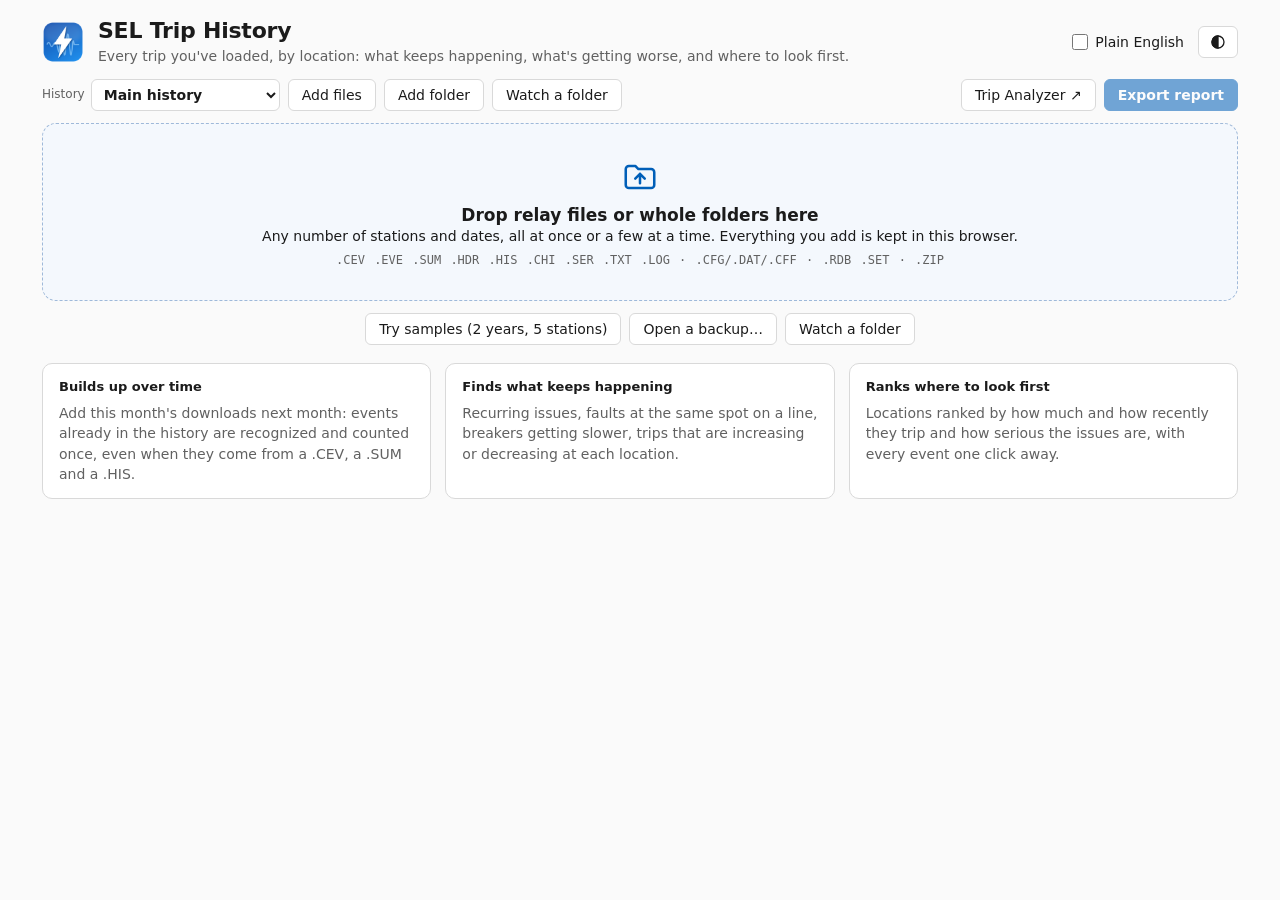
==== commit 4fdd6bbb: "Publish browser version from 95e949f" ====
--- a/history.html
+++ b/history.html
@@ -50,6 +50,8 @@
 .titles { flex: 1 1 260px; min-width: 0; }
 h1 { font: 600 22px/1.2 "Segoe UI Variable Display", "Segoe UI", Inter, system-ui, sans-serif; margin: 0; letter-spacing: -.01em; }
 .sub { color: var(--muted); margin-top: 2px; }
+.plainsw { display: inline-flex; align-items: center; gap: 7px; cursor: pointer; user-select: none; color: var(--text); }
+.plainsw input { width: 16px; height: 16px; accent-color: var(--accent); margin: 0; }
 #themeBtn { font: inherit; color: var(--text); background: var(--surface); border: 1px solid var(--border); border-radius: 6px; padding: 5px 11px; min-height: 32px; cursor: pointer; }
 #themeBtn:hover { background: var(--surface-2); }
 #print-root { display: none; }
@@ -161,7 +163,7 @@
 .hx .rl li { display: grid; grid-template-columns: 28px minmax(0, 1fr) 96px 92px; align-items: center; gap: 10px; padding: 8px 6px; border-bottom: 1px solid var(--border); cursor: pointer; border-radius: 6px; }
 .hx .rl li:hover { background: var(--surface-2); }
 .hx .rl .name { font-weight: 600; overflow: hidden; text-overflow: ellipsis; white-space: nowrap; }
-.hx .rl .meta { font-size: 12px; color: var(--muted); overflow: hidden; text-overflow: ellipsis; white-space: nowrap; }
+.hx .rl .meta { display: block;  font-size: 12px; color: var(--muted); overflow: hidden; text-overflow: ellipsis; white-space: nowrap; }
 .hx .recur { border: 1px solid var(--border); border-left: 3px solid var(--trip); border-radius: 8px; padding: 8px 10px; margin-bottom: 8px; cursor: pointer; background: var(--surface); }
 .hx .recur:hover { background: var(--surface-2); }
 .hx .recur .top { display: flex; justify-content: space-between; gap: 8px; }
@@ -271,6 +273,9 @@
 .hx .toolbar { display: flex; align-items: center; gap: 8px; flex-wrap: wrap; margin: 0 0 12px; }
 .hx .toolbar .grow { flex: 1; }
 .hx .toolbar select { max-width: 240px; font-weight: 600; }
+.hx.hx-snap .nosnap { display: none !important; }
+.hx .stat .v.trip { color: var(--trip); }
+.hx .stats { grid-template-columns: repeat(auto-fit, minmax(120px, 1fr)); }
 
 </style>
 </head>
@@ -282,6 +287,7 @@
       <h1>SEL Trip History</h1>
       <div class="sub">Every trip you've loaded, by location: what keeps happening, what's getting worse, and where to look first.</div>
     </div>
+    <label class="plainsw" title="Say things in everyday words instead of relay codes and engineering terms"><input type="checkbox" id="plainSw"> Plain English</label>
     <button id="themeBtn" title="Dark / light (Ctrl+D)" aria-label="Dark or light mode"><svg width="16" height="16" viewBox="0 0 24 24" fill="none" stroke="currentColor" stroke-width="2" style="vertical-align:-3px"><circle cx="12" cy="12" r="9"/><path d="M12 3a9 9 0 0 0 0 18z" fill="currentColor"/></svg></button>
   </header>
   <div id="history"></div>
@@ -1382,6 +1388,10 @@
   return (a.tripped ? "TRIP - " : "No trip - ") + parts.join(" ") + (n ? `  [${n} to check]` : "");
 }
 
+// plain-English wording (plain.js), when the page or Node has it
+let plainText = null;
+function usePlain(p) { plainText = p; }
+
 // ---- dates (mirrors datetime.strptime for the formats used)
 function daysIn(y, m) { return [31, (y % 4 === 0 && y % 100 !== 0) || y % 400 === 0 ? 29 : 28, 31, 30, 31, 30, 31, 31, 30, 31, 30, 31][m - 1]; }
 function parseDate(d) {
@@ -1714,7 +1724,8 @@
     shown.forEach((it, idx) => {
       const e = it.e;
       const when = strip(`${e.date} ${e.time}`) || "date n/a";
-      out.push(`${String(idx + 1).padStart(2)}. ${when} | ${relayKey(e)} | ${e.event_type || "?"} | ${shortCause(e, it.s, it.a)}`);
+      if (opts.plain && plainText) out.push(`${String(idx + 1).padStart(2)}. ${when} | ${relayKey(e)} | ${plainText.faultShort(eventCore(e.event_type), it.a.tripped)} | ${plainText.itemSentence(it)}`);
+      else out.push(`${String(idx + 1).padStart(2)}. ${when} | ${relayKey(e)} | ${e.event_type || "?"} | ${shortCause(e, it.s, it.a)}`);
     });
     out.push("");
     out.push(...relationSections(view, number));
@@ -1734,6 +1745,7 @@
       shown.forEach((it, idx) => {
         const n = idx + 1, e = it.e, s = it.s, a = it.a, lbl = it.label;
         out.push(`Event ${n} of ${shown.length}  (${e.kind === "history" ? "history row" : "event report"})`);
+        if (opts.plain && plainText) out.push(`  Plain English: ${plainText.itemSentence(it).replace(/\s+\[\d+ to check\]$/, "")}`);
         out.push(`  Source file : ${e.source}`);
         const relay = [e.relay_id, e.terminal_id].filter(Boolean).join(" / ");
         if (relay) out.push(`  Relay       : ${relay}`);
@@ -2023,7 +2035,7 @@
 /** Split a cause string so TRIP / No trip / CHECK prefixes and [n to check] can be coloured. */
 function tripRuns(text) {
   let runs = [[text, null]];
-  for (const [word, color] of [["Relay TRIPPED", "trip"], ["TRIP", "trip"], ["No trip recorded", "ok"], ["No trip", "ok"], ["CHECK:", "warn"]]) {
+  for (const [word, color] of [["Relay TRIPPED", "trip"], ["Tripped:", "trip"], ["TRIP", "trip"], ["No trip recorded", "ok"], ["No trip", "ok"], ["CHECK:", "warn"]]) {
     if (text.startsWith(word)) { runs = [[word, color], [text.slice(word.length), null]]; break; }
   }
   const lastText = runs[runs.length - 1][0];
@@ -2120,7 +2132,7 @@
 }
 
 const api = {
-  loadFiles, buildReport, reportCsv, viewChoices, prepareView, eventId, relayKey, shortCause, equationHits, CSV_COLUMNS, filterReportText, SHOW_OPTIONS, SORT_OPTIONS, DETAIL_OPTIONS, parseReportText, tripRuns, analyzeEvent, matchSettings, parseCev, parseText,
+  loadFiles, buildReport, usePlain, reportCsv, viewChoices, prepareView, eventId, relayKey, shortCause, equationHits, CSV_COLUMNS, filterReportText, SHOW_OPTIONS, SORT_OPTIONS, DETAIL_OPTIONS, parseReportText, tripRuns, analyzeEvent, matchSettings, parseCev, parseText,
   parseRdb, readText, extOf, ALL_EXTS, EVENT_EXTS, SETTINGS_EXTS, COMTRADE_EXTS, ARCHIVE_EXTS, SETTINGS_TEXT_EXTS, unzip, settingsFromText, nowStamp, eventDatetime, eventCore,
   interpretEventType, interpretTargets, extractSettings, splitWS, strip, splitlines, csvLine, latin1, FAULT_TYPES, fx, fc, pyTitle, elementClass,
   newRec, useComtradeReader, BREAKER_NAMES, TRIP_NAMES, MISOP_CATEGORIES, MISOP_CAUSES, REVIEW_OUTCOMES, REVIEW_COLUMNS, REVIEW_DAYS, CAP_DAYS, reviewDue, suggestReview, reviewRows, reviewLine, reviewCsv, addDays,
@@ -3288,6 +3300,184 @@
 
 </script>
 <script>
+/* SEL Trip Event Analyzer - plain-English wording for people who don't read relay codes.
+ *
+ * Used when "Plain English" is switched on (the Analyzer header, the History page). It only rewords
+ * what the record shows; the codes stay available (in the details and on hover), and causes stay
+ * "possible" exactly as the analysis says.
+ *
+ *   SELPlain.sentence({core, tripped, primary, targets, locNum, locPct, loc, shot}) -> "Tripped: phase A touched ground..."
+ *   SELPlain.faultShort("AG") -> "A to ground"      SELPlain.element("Z1G") -> "Zone 1 distance protection..."
+ *   SELPlain.issue(key) -> [short, long]            SELPlain.cycles(7.75) -> "7.75 cycles (0.13 s)"
+ * Works in browsers (window.SELPlain) and Node.
+ */
+(function (root) {
+"use strict";
+const isNode = typeof module !== "undefined" && module.exports;
+const core = isNode ? require("./core.js") : root.SELCore;
+
+const FAULT_SHORT = { AG: "A to ground", BG: "B to ground", CG: "C to ground", AB: "A and B", BC: "B and C", CA: "C and A",
+  ABG: "A, B to ground", BCG: "B, C to ground", CAG: "C, A to ground", ABC: "All 3 phases", ABCG: "All 3 phases",
+  TRIP: "No fault found", ER: "Record only", TRIG: "Manual record" };
+const FAULT_SENTENCE = {
+  AG: "phase A touched ground", BG: "phase B touched ground", CG: "phase C touched ground",
+  AB: "phases A and B touched each other", BC: "phases B and C touched each other", CA: "phases C and A touched each other",
+  ABG: "phases A and B touched ground", BCG: "phases B and C touched ground", CAG: "phases C and A touched ground",
+  ABC: "all three phases faulted together", ABCG: "all three phases faulted to ground",
+};
+
+/** What kind of protection, in words: from the tripping elements, else from the front-panel targets. */
+const KINDS = [
+  ["comm", "a trip signal from the relay at the other end of the line"],
+  ["dist", null],                          // zone-specific, below
+  ["87", "differential protection (the current going in and out didn't match)"],
+  ["50", "instant overcurrent protection (the current was very high)"],
+  ["51", "timed overcurrent protection (the current stayed too high for too long)"],
+  ["67", "directional overcurrent protection"],
+  ["81", "low-frequency load shedding (the power system's frequency dropped)"],
+  ["27", "low-voltage protection"],
+  ["59", "high-voltage protection"],
+  ["bf", "breaker-failure protection (another breaker didn't open)"],
+  ["sotf", "switch-onto-fault protection (it closed onto a fault)"],
+];
+const zoneText = (z) => (z === "1" ? "Zone 1 distance protection (fast: the fault was close, on this line)"
+  : z === "2" ? "Zone 2 distance protection (slower backup: the fault was near the far end of the line)"
+  : `Zone ${z} distance protection (backup for faults further away)`);
+function kindsOf(primary, targets) {
+  const kinds = new Map();               // kind -> text
+  const add = (k, text) => { if (!kinds.has(k)) kinds.set(k, text); };
+  for (const el of primary || []) {
+    const n = String(el).toUpperCase(), cls = core.elementClass(n);
+    const z = /^(?:Z|M)(\d)/.exec(n) || /\bZ(?:ONE)?\s*-?(\d)/.exec(n) || /ZM0?(\d)/.exec(n);
+    if (/distance/.test(cls)) add("dist" + (z ? z[1] : ""), z ? zoneText(z[1]) : "distance protection");
+    else if (/communications/.test(cls)) add("comm", KINDS[0][1]);
+    else if (/differential/.test(cls)) add("87", KINDS[2][1]);
+    else if (/instantaneous overcurrent/.test(cls)) add("50", KINDS[3][1]);
+    else if (/time-overcurrent/.test(cls)) add("51", KINDS[4][1]);
+    else if (/directional overcurrent/.test(cls)) add("67", KINDS[5][1]);
+    else if (/frequency/.test(cls)) add("81", KINDS[6][1]);
+    else if (/undervoltage/.test(cls)) add("27", KINDS[7][1]);
+    else if (/overvoltage/.test(cls)) add("59", KINDS[8][1]);
+    else if (/breaker failure/.test(cls)) add("bf", KINDS[9][1]);
+    else if (/switch-onto-fault/.test(cls)) add("sotf", KINDS[10][1]);
+  }
+  if (!kinds.size && targets) {
+    const t = ` ${String(targets).toUpperCase()} `;
+    const z = /\bZ(?:ONE)?\s*(\d)\b/.exec(t);
+    if (/\bCOMM\b/.test(t)) add("comm", KINDS[0][1]);
+    if (z) add("dist" + z[1], zoneText(z[1]));
+    if (/\b87/.test(t)) add("87", KINDS[2][1]);
+    if (/\b51/.test(t) || (/\bTIME\b/.test(t) && !z)) add("51", KINDS[4][1]);
+    if (/\b50(?!BF)/.test(t) || (/\bINST\b/.test(t) && !z)) add("50", KINDS[3][1]);
+    if (/\b67/.test(t)) add("67", KINDS[5][1]);
+    if (/\b81|\bFREQ\b/.test(t)) add("81", KINDS[6][1]);
+    if (/\b27/.test(t)) add("27", KINDS[7][1]);
+    if (/\b59/.test(t)) add("59", KINDS[8][1]);
+    if (/\bBF\b|50BF/.test(t)) add("bf", KINDS[9][1]);
+    if (/\bSOTF\b/.test(t)) add("sotf", KINDS[10][1]);
+  }
+  return [...kinds.values()];
+}
+const shortKind = (text) => text.replace(/ \(.*\)$/, "");
+
+function where(r) {
+  if (r.locNum === null || r.locNum === undefined || !Number.isFinite(r.locNum)) return "";
+  if (r.locNum < 0) return "behind the relay (in the other direction from the line)";
+  if (r.locPct !== null && r.locPct !== undefined) {
+    if (r.locPct > 105) return `beyond the end of the line (${r.loc || r.locNum} from the relay)`;
+    return `about ${r.locPct}% of the way along the line (${r.loc || r.locNum} from the relay)`;
+  }
+  return `${r.loc || r.locNum} from the relay (in the relay's distance units)`;
+}
+
+/** One sentence for an event. r: {core, tripped, primary, targets, locNum, locPct, loc, shot, checks} */
+function sentence(r, opts) {
+  opts = opts || {};
+  const c = r.core || core.eventCore(r.et || r.event_type || "");
+  const tokens = String(r.targets || "").toUpperCase().split(/\s+/);
+  const lockout = tokens.includes("LO") || (r.seq || []).some(([, el]) => /^79LO/.test(el));
+  const kinds = kindsOf(r.primary, r.targets);
+  const by = kinds.length ? kinds.map(opts.long ? (x) => x : shortKind).join(" and ") : "";
+  const w = where(r);
+  let s;
+  if (FAULT_SENTENCE[c]) {
+    s = `${r.tripped ? "Tripped" : "No trip"}: ${FAULT_SENTENCE[c]}${w ? " " + w : ""}`;
+    if (r.tripped) s += by ? `; ${by} opened the breaker` : "; the breaker opened";
+    else s += "; the relay recorded it but didn't trip";
+  } else if (c === "TRIP" || (r.tripped && !FAULT_SENTENCE[c])) {
+    s = `Tripped: no fault was found${by ? `; it came from ${by}` : "; the reason isn't in the record (possibly a manual or remote open)"}`;
+  } else if (c === "ER" || c === "TRIG") {
+    s = c === "TRIG" ? "No trip: someone took a manual recording" : "No trip: the relay saw something worth recording, but nothing tripped";
+  } else s = `${r.tripped ? "Tripped" : "No trip"}: event type ${r.et || c || "unknown"}`;
+  if (lockout) s += ". The recloser tried again and then gave up, so the circuit stayed off (lockout)";
+  else if (r.tripped && Number(r.shot) > 0) s += ` (after ${r.shot} reclose${Number(r.shot) === 1 ? "" : "s"})`;
+  s += ".";
+  const n = opts.checks === undefined ? (r.checks || []).length + (r.gaps || []).length : opts.checks;
+  return n && opts.withChecks !== false ? `${s}  [${n} to check]` : s;
+}
+function faultShort(c, tripped) { return FAULT_SHORT[c] || (tripped ? "Tripped" : c || "?"); }
+
+/** A relay element in everyday words (the technical explanation is on the Waveforms page). */
+function element(name) {
+  const n = String(name).toUpperCase();
+  if (/^TRIP\d?$|^3PT$|^TP[ABC]/.test(n)) return "the relay's trip signal";
+  if (/^OUT\d+/.test(n)) return "an output to the breaker or alarms";
+  if (/^IN\d+/.test(n)) return "a wired input (often the breaker position or an outside trip)";
+  if (/^52A/.test(n)) return "breaker closed";
+  if (/^52B/.test(n)) return "breaker open";
+  if (/^79LO/.test(n)) return "recloser gave up (lockout)";
+  if (/^79RS/.test(n)) return "recloser ready";
+  if (/^79CY/.test(n)) return "recloser trying again";
+  if (/^KEY$/.test(n)) return "trip permission sent to the other end";
+  const k = kindsOf([n], "");
+  return k.length ? shortKind(k[0]) : core.elementClass(n) || "a relay logic bit";
+}
+
+/** Issue types in everyday words: [short, long]. */
+const ISSUES = {
+  f_slg: ["Touched ground", "Faults where a phase touched ground"],
+  f_ll: ["Phases touched", "Faults where two phases touched each other"],
+  f_llg: ["Two phases to ground", "Faults where two phases touched ground"],
+  f_3ph: ["All three phases", "Faults on all three phases"],
+  trip_nofault: ["Tripped, no fault", "Trips with no fault and no reason found"],
+  transfer: ["Tripped by other end", "Trips sent from the other end of the line"],
+  underfreq: ["Load shedding", "Load shedding because the system frequency dropped"],
+  lockout: ["Stayed off", "Recloser gave up and the circuit stayed off (lockouts)"],
+  slow_breaker: ["Slow breaker", "Breaker slow to open"],
+  breaker_status: ["Breaker position unclear", "Breaker position not seen, or seen in the wrong order"],
+  unexplained: ["Unexplained trip", "Trips no protection explains"],
+  z1_reach: ["Reached too far", "Fast protection tripped for a fault too far away"],
+  beyond_line: ["Past the line end", "Faults located past the end of the line"],
+  reverse: ["Behind the relay", "Faults behind the relay (the other direction)"],
+  mismatch: ["Record contradicts itself", "Records that contradict themselves"],
+  low_current: ["Weak fault", "Weak faults (possibly a wire on the ground)"],
+  off_freq: ["Frequency off normal", "System frequency off normal"],
+  no_location: ["Distance unknown", "No distance to the fault"],
+  other_check: ["Other checks", "Other things to check"],
+  no_settings: ["No settings", "No relay settings loaded"],
+  summary_only: ["Summary only", "Only a summary of the event (no detailed record)"],
+};
+const issue = (key) => ISSUES[key] || [key, key];
+const cycles = (c, hz) => (c === null || c === undefined ? "" : `${c} cycles (${(c / (hz || 60)).toFixed(2)} s)`);
+
+/** Plain sentence for an Analyzer event item ({e, s, a} from core.prepareView). */
+function itemSentence(it) {
+  const e = it.e, s = it.s || {}, a = it.a;
+  const locNum = e.location && !e.location.includes("$") ? parseFloat(e.location) : null;
+  const ll = parseFloat(s.LL);
+  return sentence({ core: core.eventCore(e.event_type), tripped: a.tripped, primary: a.primary, targets: e.targets, loc: e.location,
+    locNum: Number.isFinite(locNum) ? locNum : null, locPct: Number.isFinite(locNum) && ll ? Math.round(100 * locNum / ll) : null,
+    shot: e.shot, seq: e.sequence.filter((x) => x[2] === "asserted").map(([cy, el]) => [cy, el]), checks: a.checks, gaps: a.gaps });
+}
+
+const api = { sentence, itemSentence, faultShort, element, issue, cycles, kindsOf, where, ISSUES, FAULT_SHORT };
+if (core && core.usePlain) core.usePlain(api);
+if (isNode) module.exports = api;
+else root.SELPlain = api;
+})(typeof window !== "undefined" ? window : globalThis);
+
+</script>
+<script>
 /* SEL Trip History - the analysis behind the history page.
  *
  * Reads the same files as the trip analyzer (through core.js), keeps one record
@@ -3307,6 +3497,7 @@
 const isNode = typeof module !== "undefined" && module.exports;
 const core = isNode ? require("./core.js") : root.SELCore;
 if (isNode) { try { require("./analysis.js"); } catch (e) { /* COMTRADE reader is optional */ } }
+const Plain = isNode ? require("./plain.js") : root.SELPlain;
 
 const DAY = 86400e3;
 const has = (o, k) => Object.prototype.hasOwnProperty.call(o, k);
@@ -3526,6 +3717,11 @@
   slowCycles: 5,       // breaker clearing slower than this is "slow"
   slowingPerYear: 0.5, // clearing time rising this many cycles a year (or more) is "slowing"
   weather: {},         // record id -> {text, kinds: ["lightning", "wind", ...] or ["calm"], location}
+  reviews: {},         // record id -> PRC-004 review from the Trip Analyzer {outcome: correct|misop|na, category, cause, reviewer, date, ...}
+  reviewDays: 120,     // PRC-004-6 R1: decide within 120 days
+  today: "",           // YYYY-MM-DD for "overdue"; empty = today
+  customers: {},       // relay -> customers served
+  sustained: "lockout", // "lockout": a lockout is a sustained interruption, other trips momentary; "all": every trip is sustained
   overrides: {},       // relay -> station
   worklog: {},         // relay -> [{date, text}]
 };
@@ -3632,9 +3828,14 @@
     r.stationName = st.name; r.stationFrom2 = st.from;
   }
 
+  const todayMs = Date.parse((cfg.today || new Date().toISOString().slice(0, 10)) + "T00:00:00Z");
   for (const r of records) {
     const w = cfg.weather[r.id] || null;
     r.wx = w; r.storm = w ? !w.kinds.includes("calm") : null;
+    const rv = cfg.reviews[r.id] || null;
+    r.review = rv && rv.outcome ? rv : null;
+    r.reviewDue = r.tripped && r.ms !== null ? isoDate(r.ms + cfg.reviewDays * DAY) : "";
+    r.reviewStatus = !r.tripped ? "" : r.review ? r.review.outcome : r.ms !== null && r.ms + cfg.reviewDays * DAY < todayMs ? "overdue" : "open";
   }
   const dated = records.filter((r) => r.ms !== null);
   const latest = dated.length ? dated[dated.length - 1].ms : Date.now();
@@ -3742,6 +3943,18 @@
       }
     }
 
+    // ---- PRC-004 reviews (made in the Trip Analyzer)
+    const tr = recs.filter((r) => r.tripped);
+    L.rev = { trips: tr.length, reviewed: tr.filter((r) => r.review).length, misop: tr.filter((r) => r.reviewStatus === "misop").length,
+              correct: tr.filter((r) => r.reviewStatus === "correct").length, overdue: tr.filter((r) => r.reviewStatus === "overdue").length,
+              open: tr.filter((r) => r.reviewStatus === "open").length };
+
+    // ---- customers: interruptions in the last year (estimate: every trip occasion interrupts the whole circuit)
+    const cust = num(cfg.customers[L.relay] ?? cfg.customers[L.key]);
+    const yearOccs = occs.filter((o) => o.tripped && o.ms !== null && o.ms > anchor - 365 * DAY && o.ms <= anchor);
+    const sus = yearOccs.filter((o) => cfg.sustained === "all" || o.issues.has("lockout")).length;
+    L.cust = cust ? { customers: cust, occ: yearOccs.length, sustained: sus, momentary: yearOccs.length - sus, ci: cust * sus, cmi: cust * (yearOccs.length - sus) } : null;
+
     // ---- breaker health: how fast it clears, and how much current it has interrupted
     L.breaker = breakerHealth(L, occs, cfg, anchor);
 
@@ -3815,11 +4028,21 @@
   hot.sort((a, b) => b.n - a.n);
   const breakers = ranked.filter((L) => L.breaker).map((L) => L.breaker)
     .sort((a, b) => (b.slowing - a.slowing) || (b.latest - a.latest));
+  const revAll = { trips: 0, reviewed: 0, misop: 0, correct: 0, overdue: 0, open: 0 };
+  for (const L of ranked) for (const k of Object.keys(revAll)) revAll[k] += L.rev[k];
+  revAll.overdueList = records.filter((r) => r.reviewStatus === "overdue").sort((a, b) => a.ms - b.ms);
+  revAll.misopList = records.filter((r) => r.reviewStatus === "misop");
+  const withCust = ranked.filter((L) => L.cust);
+  const custAll = withCust.length ? (() => {
+    const served = withCust.reduce((a, L) => a + L.cust.customers, 0), ci = withCust.reduce((a, L) => a + L.cust.ci, 0), cmi = withCust.reduce((a, L) => a + L.cust.cmi, 0);
+    return { served, ci, cmi, saifi: ci / served, maifi: cmi / served, locations: withCust.length, missing: ranked.length - withCust.length,
+             ranked: withCust.slice().sort((a, b) => b.cust.ci + b.cust.cmi * 0.1 - (a.cust.ci + a.cust.cmi * 0.1)) };
+  })() : null;
   const wxAll = { known: 0, storm: 0, calm: 0, kinds: {} };
   for (const L of ranked) { wxAll.known += L.wx.known; wxAll.storm += L.wx.storm; wxAll.calm += L.wx.calm; for (const [k, n] of Object.entries(L.wx.kinds)) wxAll.kinds[k] = (wxAll.kinds[k] || 0) + n; }
   return {
     cfg, anchor, first, latest, months, byMonth, records, relays: ranked, stations: stationList, issues: issueStats,
-    recurring, hotspots: hot, breakers, wx: wxAll, byId: new Map(records.map((r) => [r.id, r])),
+    recurring, hotspots: hot, breakers, wx: wxAll, reviews: revAll, customers: custAll, byId: new Map(records.map((r) => [r.id, r])),
     totals: { events: records.length, trips: tripsAll.length, faults: records.filter((r) => r.fault).length,
               review: records.filter((r) => r.checks.length).length, relays: ranked.length, stations: stationList.length,
               undated: records.filter((r) => r.ms === null).length,
@@ -3913,7 +4136,12 @@
 const fmtDate = (ms) => (ms === null || ms === undefined ? "-" : isoDate(ms));
 const fmtWhen = (r) => (r.ms === null ? `${r.rawDate} ${r.rawTime}`.trim() || "(no date)" : `${r.date} ${r.time.slice(0, 8)}`);
 const arrow = (t) => (t.dir === "up" ? "▲ " : t.dir === "down" ? "▼ " : "") + t.label;
-const issueList = (r) => r.issues.filter((x) => ISSUE[x.key].group !== "data").map((x) => ISSUE[x.key].label + (x.detail && !FAULT_KEYS[x.detail] ? ` (${x.detail})` : "")).join("; ");
+/** Issue names, technical or in everyday words. */
+const issueLabel = (k, plain) => (plain && Plain ? Plain.issue(k)[1] : ISSUE[k].label);
+const issueShort = (k, plain) => (plain && Plain ? Plain.issue(k)[0] : ISSUE[k].short);
+const issueList = (r, plain) => r.issues.filter((x) => ISSUE[x.key].group !== "data").map((x) => issueLabel(x.key, plain) + (x.detail && !FAULT_KEYS[x.detail] ? ` (${x.detail})` : "")).join("; ");
+/** An event in one line: the analysis's summary, or a plain-English sentence. */
+const whatHappened = (r, plain) => (plain && Plain ? Plain.sentence(r, { withChecks: false }) : r.short.replace(/\s+\[\d+ to check\]$/, ""));
 const WX_LABEL = { lightning: "thunderstorm", wind: "wind", ice: "ice/snow", rain: "heavy rain", heat: "heat" };
 const trendWords = (t) => (t.days >= 360 ? `${t.recent} in the last year vs ${t.prev} the year before` : `${t.recent} in the last ${t.days} days vs ${t.prev} before`);
 const whereText = (L) => `${L.relay}${L.station && L.station !== "Unassigned" ? ` (${L.station})` : ""}`;
@@ -3930,7 +4158,8 @@
 /** opts: {station, relay, sections: {overview, ranking, recurring, hotspots, trends, matrix, details, events, worklog}, top, notes} */
 function reportBlocks(model, opts) {
   opts = opts || {};
-  const sec = Object.assign({ overview: true, ranking: true, recurring: true, hotspots: true, trends: true, breakers: true, weather: true, matrix: true, details: true, events: true, worklog: true }, opts.sections || {});
+  const PL = !!opts.plain;
+  const sec = Object.assign({ overview: true, ranking: true, recurring: true, hotspots: true, trends: true, breakers: true, weather: true, customers: true, reviews: true, matrix: true, details: true, events: true, worklog: true }, opts.sections || {});
   const S = scoped(model, opts);
   const recs = S.records;
   const dated = recs.filter((r) => r.ms !== null);
@@ -3952,6 +4181,8 @@
       ["Fault hot spots", S.hotspots.length ? `${S.hotspots.length}` : "none"],
       ["Needs review", `${recs.filter((r) => r.checks.length).length} events have items to check`],
     ].concat(S.relays.some((L) => L.breaker && L.breaker.slowing) ? [["Breakers", `getting slower at ${S.relays.filter((L) => L.breaker && L.breaker.slowing).map(whereText).join(", ")}`]] : [])
+     .concat(model.customers ? [["Customer impact", `SAIFI ~${model.customers.saifi.toFixed(2)}, MAIFI ~${model.customers.maifi.toFixed(2)} over the last 12 months (estimate)`]] : [])
+     .concat(model.reviews.reviewed || model.reviews.overdue ? [["PRC-004 reviews", `${model.reviews.reviewed} of ${model.reviews.trips} trips reviewed, ${plural(model.reviews.misop, "misoperation")}, ${model.reviews.overdue} overdue`]] : [])
      .concat(model.wx.known ? [["Weather", `${S.relays.reduce((a, L) => a + L.wx.storm, 0)} of ${S.relays.reduce((a, L) => a + L.wx.known, 0)} trips with weather were in storms`]] : [])]);
     const up = S.relays.filter((L) => L.trend.dir === "up"), down = S.relays.filter((L) => L.trend.dir === "down");
     if (up.length) blocks.push(["para", `Trips are increasing at ${up.map(whereText).join(", ")}.`]);
@@ -3964,14 +4195,14 @@
     blocks.push(["note", "Score = trips (older ones count less, half-life " + model.cfg.halfLifeDays + " days) + severity of the issues + recurring issues and hot spots, raised 30% when trips are increasing."]);
     blocks.push(["table", ["Rank", "Location", "Trips", "Last trip", "Trend", "Main issues", "Score"],
       S.relays.slice(0, opts.top || 25).map((L) => [String(L.rank), whereText(L), String(L.trips), fmtDate(L.lastTrip), `${arrow(L.trend)} (${L.trend.recent} vs ${L.trend.prev}${L.trend.basis === "year" ? ", yearly" : ""})`,
-        L.top.map((t) => `${t.label} ${t.n}${t.recurring ? " (recurring)" : ""}`).join("; ") || "-", String(L.score)]),
+        L.top.map((t) => `${issueLabel(t.key, PL)} ${t.n}${t.recurring ? " (recurring)" : ""}`).join("; ") || "-", String(L.score)]),
       [7, 20, 7, 12, 16, 30, 8]]);
   }
   if (sec.recurring) {
     blocks.push(["h1", "Recurring issues"]);
     if (!S.recurring.length) blocks.push(["para", `No issue happened ${model.cfg.recurMin} or more times within ${model.cfg.recurDays} days at one location.`]);
     else blocks.push(["table", ["Location", "Issue", "How often", "Most recent", "Trend", "Events"],
-      S.recurring.map((x) => [whereText(x), x.label + (x.clearing ? ` (${x.clearing.first} → ${x.clearing.last} cycles)` : ""),
+      S.recurring.map((x) => [whereText(x), issueLabel(x.key, PL) + (x.clearing ? ` (${x.clearing.first} → ${x.clearing.last} cycles)` : ""),
         `${x.inWindow} in ${x.windowDays} days (${x.total} in all)`, fmtDate(x.last), arrow(x.trend),
         x.allIds.map((id) => fmtDate(model.byId.get(id).ms)).join(", ")]), [18, 22, 15, 11, 10, 24]]);
   }
@@ -3990,7 +4221,7 @@
     blocks.push(["note", `Trip occasions (a reclose sequence counts once) in the last ${model.cfg.trendDays} days against the ${model.cfg.trendDays} days before, and the last year against the year before, ending ${fmtDate(model.anchor)}. A recent rise is reported first; otherwise the year-on-year change.`]);
     const rows = S.relays.filter((L) => L.trend.dir === "up" || L.trend.dir === "down").map((L) => [whereText(L), arrow(L.trend), trendWords(L.trend)]);
     const issueRows = [];
-    for (const L of S.relays) for (const [key, t] of Object.entries(L.issueTrends)) if ((t.dir === "up" || t.dir === "down") && ISSUE[key].group !== "data") issueRows.push([whereText(L), ISSUE[key].label, arrow(t), trendWords(t)]);
+    for (const L of S.relays) for (const [key, t] of Object.entries(L.issueTrends)) if ((t.dir === "up" || t.dir === "down") && ISSUE[key].group !== "data") issueRows.push([whereText(L), issueLabel(key, PL), arrow(t), trendWords(t)]);
     if (rows.length) blocks.push(["table", ["Location", "Trips", "Compared"], rows, [34, 20, 46]]);
     else blocks.push(["para", "No location's trip count changed much."]);
     if (issueRows.length) { blocks.push(["h2", "By issue"]); blocks.push(["table", ["Location", "Issue", "Trend", "Compared"], issueRows, [24, 30, 16, 30]]); }
@@ -4005,6 +4236,27 @@
           String(b.ops), String(b.kA), b.verdict]), [16, 8, 8, 8, 10, 10, 10, 30]]);
     }
   }
+  if (sec.customers !== false && model.customers) {
+    const rows = S.relays.filter((L) => L.cust).sort((a, b) => b.cust.ci - a.cust.ci || b.cust.cmi - a.cust.cmi)
+      .map((L) => [whereText(L), L.cust.customers.toLocaleString("en-US"), String(L.cust.occ), String(L.cust.sustained), L.cust.ci.toLocaleString("en-US"), L.cust.cmi.toLocaleString("en-US")]);
+    if (rows.length) {
+      const c = model.customers;
+      blocks.push(["h1", "Customer impact (last 12 months)"]);
+      blocks.push(["note", `Estimate: each trip interrupts every customer on the circuit; ${model.cfg.sustained === "all" ? "every trip counts as sustained" : "a recloser lockout is a sustained interruption and other trips are momentary"}. Trips in the 12 months to ${fmtDate(model.anchor)}.`]);
+      blocks.push(["kv", [["Customers served", `${c.served.toLocaleString("en-US")} on ${plural(c.locations, "circuit")}${c.missing ? ` (${c.missing} without a customer count)` : ""}`],
+        [PL ? "Outages per customer" : "SAIFI (estimate)", `${c.saifi.toFixed(2)} sustained interruptions per customer${PL ? " (SAIFI, estimate)" : ""}`],
+        [PL ? "Blinks per customer" : "MAIFI (estimate)", `${c.maifi.toFixed(2)} momentary interruptions per customer${PL ? " (MAIFI, estimate)" : ""}`]]]);
+      blocks.push(["table", ["Location", "Customers", "Trips", "Sustained", "Sustained customer interruptions", "Momentary customer interruptions"], rows, [28, 12, 9, 11, 22, 18]]);
+    }
+  }
+  if (sec.reviews !== false && model.reviews.reviewed) {
+    const rows = S.relays.filter((L) => L.rev.trips).map((L) => [whereText(L), String(L.rev.trips), String(L.rev.reviewed), String(L.rev.misop), String(L.rev.overdue)]);
+    blocks.push(["h1", "PRC-004 reviews"]);
+    blocks.push(["note", `From the reviews recorded in the Trip Analyzer. Overdue = not decided within ${model.cfg.reviewDays} days of the trip.`]);
+    blocks.push(["table", ["Location", "Trips", "Reviewed", "Misoperations", "Overdue"], rows, [40, 15, 15, 15, 15]]);
+    const mis = model.reviews.misopList.filter((r) => S.keys.has(upper(r.relay)));
+    if (mis.length) blocks.push(["bullets", mis.map((r) => `${fmtWhen(r)} ${r.relay}: misoperation${r.review.category ? ` (${r.review.category})` : ""}${r.review.cause ? `, cause: ${r.review.cause}` : ""}`)]);
+  }
   if (sec.weather !== false && model.wx.known) {
     const rows = S.relays.filter((L) => L.wx.known).map((L) => [whereText(L), String(L.wx.known), String(L.wx.storm), String(L.wx.calm),
       L.wx.known ? `${Math.round(100 * L.wx.storm / L.wx.known)}%` : "-", topEntries(L.wx.kinds, 4).map(([k, n]) => `${WX_LABEL[k] || k} ${n}`).join(", ") || "-"]);
@@ -4013,18 +4265,18 @@
       blocks.push(["note", "Weather in the station's area at the hour of each trip (Open-Meteo). A storm makes weather a likely cause; repeat trips in calm weather point to the line itself."]);
       blocks.push(["table", ["Location", "Trips with weather", "In storms", "Calm", "Storm share", "What kind"], rows, [26, 12, 10, 10, 10, 32]]);
       const calmRec = S.recurring.filter((x) => x.weatherNote);
-      if (calmRec.length) blocks.push(["bullets", calmRec.map((x) => `${whereText(x)}, ${x.label.toLowerCase()}: ${x.weatherNote}`)]);
+      if (calmRec.length) blocks.push(["bullets", calmRec.map((x) => `${whereText(x)}, ${issueLabel(x.key, PL).toLowerCase()}: ${x.weatherNote}`)]);
     }
   }
   if (sec.matrix && S.relays.length) {
     const keys = ISSUES.filter((I) => I.group !== "data" && S.relays.some((L) => L.counts[I.key])).map((I) => I.key);
     if (keys.length) {
       blocks.push(["h1", "Issue counts by location"]);
-      const short = (k) => ISSUE[k].short;
+      const short = (k) => issueShort(k, PL);
       const show = keys.slice(0, 9);
       blocks.push(["table", ["Location"].concat(show.map(short)), S.relays.map((L) => [whereText(L)].concat(show.map((k) => String(L.counts[k] || "")))),
         [100 - 9 * show.length].concat(show.map(() => 9))]);
-      if (keys.length > show.length) blocks.push(["note", `Also found: ${keys.slice(show.length).map((k) => ISSUE[k].label).join(", ")}.`]);
+      if (keys.length > show.length) blocks.push(["note", `Also found: ${keys.slice(show.length).map((k) => issueLabel(k, PL)).join(", ")}.`]);
     }
   }
   if (sec.details) {
@@ -4035,17 +4287,17 @@
       const img = opts.chart ? opts.chart("relay", L) : null;
       if (img) blocks.push(img);
       const bl = [];
-      for (const x of L.recurring) bl.push(`Recurring: ${x.label}, ${x.inWindow} times in ${x.windowDays} days (${x.total} in all). ${x.weatherNote ? x.weatherNote + " " : ""}${x.advice}`);
+      for (const x of L.recurring) bl.push(`Recurring: ${issueLabel(x.key, PL)}, ${x.inWindow} times in ${x.windowDays} days (${x.total} in all). ${x.weatherNote ? x.weatherNote + " " : ""}${x.advice}`);
       if (L.breaker && L.breaker.n) bl.push(`Breaker: ${L.breaker.verdict}. ${L.breaker.ops} operations, ${L.breaker.kA} kA interrupted.`);
       if (L.wx.known) bl.push(`Weather: ${L.wx.storm} of ${L.wx.known} trips in storms${Object.keys(L.wx.kinds).length ? ` (${topEntries(L.wx.kinds, 4).map(([k, n]) => `${WX_LABEL[k] || k} ${n}`).join(", ")})` : ""}.`);
       for (const h of L.hotspots) bl.push(`Hot spot: ${h.n} faults at ${fx(h.from, 2)} to ${fx(h.to, 2)}${h.pct !== null ? ` (~${h.pct}% of the line)` : ""}, ${fmtDate(h.first)} to ${fmtDate(h.last)}.`);
-      for (const [key, n] of topEntries(L.counts, 12)) if (!L.recurring.some((x) => x.key === key)) bl.push(`${ISSUE[key].label}: ${n}`);
+      for (const [key, n] of topEntries(L.counts, 12)) if (!L.recurring.some((x) => x.key === key)) bl.push(`${issueLabel(key, PL)}: ${n}`);
       const ph = ["A", "B", "C"].filter((p) => L.phases[p]).map((p) => `phase ${p} ${L.phases[p]}`).concat(L.phases.G ? [`ground ${L.phases.G}`] : []);
       if (ph.length) bl.push(`Faulted phases: ${ph.join(", ")}`);
       if (bl.length) blocks.push(["bullets", bl]);
       if (sec.worklog && L.worklog.length) blocks.push(["bullets", L.worklog.map((w) => `Work done ${w.date}: ${w.text}`)]);
       if (sec.events) blocks.push(["table", ["Date", "Event", "What happened", "Issues"],
-        L.records.map((r) => [fmtWhen(r), r.et || "-", r.short.replace(/\s+\[\d+ to check\]$/, ""), issueList(r) || "-"]), [17, 9, 44, 30]]);
+        L.records.map((r) => [fmtWhen(r), PL && Plain ? Plain.faultShort(r.core, r.tripped) : r.et || "-", whatHappened(r, PL), issueList(r, PL) || "-"]), [17, 9, 44, 30]]);
     }
   }
   blocks.push(["note", "Automated interpretation of relay records: confirm against the event reports and settings before acting on it."]);
@@ -4081,28 +4333,29 @@
 const csvField = (v) => { v = v === null || v === undefined ? "" : String(v); return /[",\r\n]/.test(v) ? '"' + v.replace(/"/g, '""') + '"' : v; };
 const csv = (rows) => rows.map((r) => r.map(csvField).join(",")).join("\r\n") + "\r\n";
 const EVENT_COLUMNS = ["Date", "Time", "Station", "Relay", "Event type", "Tripped", "Fault", "Phases", "Location", "% of line",
-  "Clearing (cycles)", "Issues", "What happened", "Items to check", "Confidence", "Recurring", "Hot spot", "Weather", "Source files"];
+  "Clearing (cycles)", "Issues", "What happened", "In plain English", "Items to check", "Confidence", "Recurring", "Hot spot", "Weather", "Review", "Decide by", "Source files"];
 function eventsCsv(model, opts) {
   const S = scoped(model, opts || {});
   const recurIds = new Set(S.recurring.flatMap((x) => x.allIds)), hotIds = new Set(S.hotspots.flatMap((h) => h.ids));
   return csv([EVENT_COLUMNS].concat(S.records.map((r) => [r.date || r.rawDate, r.time || r.rawTime, r.stationName, r.relay, r.et, r.tripped ? "Yes" : "No",
-    r.fault ? "Yes" : "No", r.phases, r.loc, r.locPct ?? "", r.clearCyc ?? "", issueList(r), r.short, r.checks.join(" | "), r.confidence,
-    recurIds.has(r.id) ? "Yes" : "", hotIds.has(r.id) ? "Yes" : "", r.wx ? r.wx.text : "", r.sources.map((s) => s.path).join(" | ")])));
+    r.fault ? "Yes" : "No", r.phases, r.loc, r.locPct ?? "", r.clearCyc ?? "", issueList(r), r.short, Plain ? Plain.sentence(r, { withChecks: false }) : "", r.checks.join(" | "), r.confidence,
+    recurIds.has(r.id) ? "Yes" : "", hotIds.has(r.id) ? "Yes" : "", r.wx ? r.wx.text : "", r.review ? ({ correct: "Correct operation", misop: "Misoperation", na: "Not applicable" }[r.review.outcome] || r.review.outcome) + (r.review.category ? ` - ${r.review.category}` : "") : r.reviewStatus === "overdue" ? "Overdue" : r.tripped ? "Not reviewed" : "", r.reviewDue, r.sources.map((s) => s.path).join(" | ")])));
 }
 const LOCATION_COLUMNS = ["Rank", "Station", "Relay", "Score", "Events", "Trips", "Faults", "First event", "Last trip", "Trend",
-  "Trips recent", "Trips before", "Recurring issues", "Hot spots", "Needs review", "Main issues", "Trips in storms", "Breaker latest (cycles)", "Breaker change a year", "kA interrupted"];
+  "Trips recent", "Trips before", "Recurring issues", "Hot spots", "Needs review", "Main issues", "Trips in storms", "Breaker latest (cycles)", "Breaker change a year", "kA interrupted", "Customers", "Trips last 12 months", "Sustained", "Customer interruptions", "Misoperations", "Reviews overdue"];
 function locationsCsv(model, opts) {
   const S = scoped(model, opts || {});
   return csv([LOCATION_COLUMNS].concat(S.relays.map((L) => [L.rank, L.station, L.relay, L.score, L.events, L.trips, L.faults, fmtDate(L.first), fmtDate(L.lastTrip),
     L.trend.label, L.trend.recent, L.trend.prev, L.recurring.map((x) => `${x.label} (${x.inWindow} in ${x.windowDays} d)`).join("; "),
     L.hotspots.map((h) => `${h.n} at ${fx(h.from, 2)}-${fx(h.to, 2)}`).join("; "), L.review, L.top.map((t) => `${t.label} ${t.n}`).join("; "),
-    L.wx.known ? `${L.wx.storm} of ${L.wx.known}` : "", L.breaker && L.breaker.latest !== null ? L.breaker.latest : "", L.breaker && L.breaker.n >= 3 ? L.breaker.slope.toFixed(2) : "", L.breaker ? L.breaker.kA : ""])));
+    L.wx.known ? `${L.wx.storm} of ${L.wx.known}` : "", L.breaker && L.breaker.latest !== null ? L.breaker.latest : "", L.breaker && L.breaker.n >= 3 ? L.breaker.slope.toFixed(2) : "", L.breaker ? L.breaker.kA : "",
+    L.cust ? L.cust.customers : "", L.cust ? L.cust.occ : "", L.cust ? L.cust.sustained : "", L.cust ? L.cust.ci : "", L.rev.misop, L.rev.overdue])));
 }
 
 const api = {
   analyzeFiles, buildModel, mergeRecords, combineTrends, changes, breakerHealth, fitLine, WX_LABEL, issuesFor, trendOf, bestWindow, hotSpots, monthRange,
   reportBlocks, blocksToText, eventsCsv, locationsCsv, EVENT_COLUMNS, LOCATION_COLUMNS,
-  ISSUES, ISSUE, GROUPS, DEFAULTS, trendWords, isoDate, monthKey, fmtWhen, issueList, whereText, arrow,
+  ISSUES, ISSUE, GROUPS, DEFAULTS, trendWords, issueLabel, issueShort, whatHappened, isoDate, monthKey, fmtWhen, issueList, whereText, arrow,
 };
 if (isNode) module.exports = api;
 else root.SELHistory = api;
@@ -4126,10 +4379,11 @@
 opts = opts || {};
 root.classList.add("hx");
 root.innerHTML = `<div class="toolbar">
-  <span class="field"><label for="hx-histSel" class="hint">History</label><select id="hx-histSel" title="Switch between histories, or make a new one"></select></span>
-  <button id="hx-addFiles" title="Add event files to this history (Ctrl+O)">Add files</button>
-  <button id="hx-addFolder" title="Add a folder (and its subfolders)">Add folder</button>
-  <button id="hx-watchBtn" title="Keep a folder watched: new relay files are added as they arrive (Chrome / Edge)" hidden>Watch a folder</button>
+  <span class="hint" id="hx-snapLabel" hidden></span>
+  <span class="field nosnap"><label for="hx-histSel" class="hint">History</label><select id="hx-histSel" title="Switch between histories, or make a new one"></select></span>
+  <button id="hx-addFiles" class="nosnap" title="Add event files to this history (Ctrl+O)">Add files</button>
+  <button id="hx-addFolder" class="nosnap" title="Add a folder (and its subfolders)">Add folder</button>
+  <button class="nosnap" id="hx-watchBtn" title="Keep a folder watched: new relay files are added as they arrive (Chrome / Edge)" hidden>Watch a folder</button>
   <span class="grow"></span>
   <button id="hx-analyzerBtn" title="Open the SEL Trip Analyzer (one event at a time, with waveforms)">Trip Analyzer ↗</button>
   <button id="hx-exportBtn" class="accent" title="Export a historical report (Ctrl+S)" disabled>Export report</button>
@@ -4204,6 +4458,7 @@
       <label><input type="radio" name="fmt" value="txt"> Text</label>
       <label><input type="radio" name="fmt" value="csv-ev"> Events (.csv)</label>
       <label><input type="radio" name="fmt" value="csv-loc"> Locations (.csv)</label>
+      <label title="One web page with this history built in, read-only, for someone without the program's data"><input type="radio" name="fmt" value="snap"> Snapshot to share (.html)</label>
     </div>
     <div class="cap" style="margin-bottom:6px">Which locations</div>
     <div style="display:flex;gap:8px;flex-wrap:wrap;margin-bottom:12px">
@@ -4220,6 +4475,8 @@
         <label class="check"><input type="checkbox" data-s="trends" checked> Trends</label>
         <label class="check"><input type="checkbox" data-s="breakers" checked> Breaker health</label>
         <label class="check"><input type="checkbox" data-s="weather" checked> Weather</label>
+        <label class="check"><input type="checkbox" data-s="customers" checked> Customer impact</label>
+        <label class="check"><input type="checkbox" data-s="reviews" checked> PRC-004 reviews</label>
         <label class="check"><input type="checkbox" data-s="matrix" checked> Issue counts by location</label>
         <label class="check"><input type="checkbox" data-s="details" checked> Details for each location</label>
         <label class="check"><input type="checkbox" data-s="events" checked> Event list in each location</label>
@@ -4274,6 +4531,19 @@
   get(k, d) { try { const v = localStorage.getItem("sel-history:" + k); return v === null ? d : JSON.parse(v); } catch (e) { return d; } },
   set(k, v) { try { localStorage.setItem("sel-history:" + k, JSON.stringify(v)); } catch (e) { /* unavailable */ } },
 };
+/** What the Trip Analyzer keeps (same browser storage): notes and PRC-004 reviews, keyed by the same event ids. */
+const shared = {
+  get(k, d) { try { const v = localStorage.getItem("sel-trip:" + k); return v === null ? d : JSON.parse(v); } catch (e) { return d; } },
+  set(k, v) { try { localStorage.setItem("sel-trip:" + k, JSON.stringify(v)); } catch (e) { /* unavailable */ } },
+};
+const SNAP = opts.snapshot || null;          // a read-only snapshot: the data comes with the page
+const reviewsMap = () => (SNAP ? SNAP.reviews || {} : shared.get("reviews", {}));
+/** Plain English or engineering wording: one switch, shared with the Trip Analyzer. */
+const plainOn = () => shared.get("plain", SNAP && SNAP.plain !== undefined ? !!SNAP.plain : false);
+const PL = window.SELPlain;
+const IL = (k) => H.issueLabel(k, state.plain), IS = (k) => H.issueShort(k, state.plain);
+const noteOf = (id) => (state.sharedNotes && state.sharedNotes[id]) || state.notes[id] || "";
+if (SNAP) root.classList.add("hx-snap");
 const MAIN = { id: "main", name: "Main history" };
 function histList() { const l = prefs.get("list", null); return Array.isArray(l) && l.length ? l : [MAIN]; }
 function saveList(l) { prefs.set("list", l); }
@@ -4310,7 +4580,7 @@
 }
 const tx = (store, mode, fn) => txOn(db(), store, mode, fn);
 const kvGet = (k) => tx("kv", "readonly", (s) => s.get(k)).catch(() => undefined);
-const kvSet = (k, v) => tx("kv", "readwrite", (s) => s.put(v, k)).catch((e) => toast("Couldn't save: " + (e.message || e)));
+const kvSet = (k, v) => (SNAP ? Promise.resolve() : tx("kv", "readwrite", (s) => s.put(v, k)).catch((e) => toast("Couldn't save: " + (e.message || e))));
 const allOf = (store) => tx(store, "readonly", (s) => s.getAll()).catch(() => []);
 
 // ---------------------------------------------------------------- hashing
@@ -4351,10 +4621,12 @@
   const rec = new Set(m.recurring.filter((x) => x.allIds.includes(r.id)).map((x) => x.key));
   const hot = m.hotspots.some((h) => h.ids.includes(r.id));
   const list = r.issues.filter((x) => H.ISSUE[x.key].group !== "data");
-  const chips = list.slice(0, max || 9).map((x) => `<span class="chip${rec.has(x.key) ? " rec" : ""}" ${rec.has(x.key) ? 'data-tip="Recurring at this location"' : ""}>${esc(H.ISSUE[x.key].short)}${x.detail && !/^[ABC]+G?$/.test(x.detail) ? " " + esc(x.detail) : ""}</span>`);
-  if (hot) chips.push('<span class="chip hot" data-tip="Part of a fault hot spot (same distance as other faults)">hot spot</span>');
-  if (r.pair) chips.push(`<span class="chip pair" data-tip="Same fault seen from the other end">↔ ${esc(r.pair)}</span>`);
-  if (r.occSize > 1) chips.push(`<span class="chip" data-tip="Part of a sequence of ${r.occSize} reports (recloses) on this relay">seq ×${r.occSize}</span>`);
+  const chips = list.slice(0, max || 9).map((x) => `<span class="chip${rec.has(x.key) ? " rec" : ""}" ${rec.has(x.key) ? 'data-tip="Recurring at this location"' : ""}>${esc(IS(x.key))}${x.detail && !/^[ABC]+G?$/.test(x.detail) ? " " + esc(x.detail) : ""}</span>`);
+  if (hot) chips.push(`<span class="chip hot" data-tip="Part of a fault hot spot (same distance as other faults)">${state.plain ? "same spot again" : "hot spot"}</span>`);
+  if (r.pair) chips.push(`<span class="chip pair" data-tip="Same fault seen from the other end">${state.plain ? "also seen at " : "↔ "}${esc(r.pair)}</span>`);
+  if (r.reviewStatus === "misop") chips.push(`<span class="chip rec" data-tip="${esc("PRC-004 review: misoperation" + (r.review.category ? "\n" + r.review.category : "") + (r.review.cause ? "\nCause: " + r.review.cause : ""))}">misoperation</span>`);
+  else if (r.reviewStatus === "overdue") chips.push(`<span class="chip hot" data-tip="${esc(`Not reviewed: the decision was due ${r.reviewDue}`)}">review overdue</span>`);
+  if (r.occSize > 1) chips.push(`<span class="chip" data-tip="Part of a sequence of ${r.occSize} reports (recloses) on this relay">${state.plain ? `${r.occSize} tries` : `seq ×${r.occSize}`}</span>`);
   return chips.join("");
 }
 
@@ -4488,6 +4760,7 @@
 
 // ---------------------------------------------------------------- analysis
 async function rebuild(reanalyze) {
+  if (SNAP) reanalyze = false;
   if (reanalyze) {
     const sig = state.files.map((f) => f.hash).sort().join(",");
     const cache = await kvGet("cache");
@@ -4503,10 +4776,11 @@
       console.info(`analyzed ${state.files.length} files in ${Math.round(performance.now() - t0)} ms`);
     }
   }
-  const cfg = Object.assign({}, state.cfg, { overrides: state.overrides, worklog: state.worklog, weather: state.weather });
+  state.sharedNotes = SNAP ? SNAP.notes || {} : shared.get("notes", {});
+  const cfg = Object.assign({}, state.cfg, { overrides: state.overrides, worklog: state.worklog, weather: state.weather, reviews: reviewsMap(), customers: state.customers || {} });
   state.model = H.buildModel(state.records, cfg);
   // what changed since the user last marked the changes as seen (or since the first files were added)
-  if (!state.baseline && state.records.length) { state.baseline = { ids: state.records.map((r) => r.id), at: new Date().toISOString() }; kvSet("baseline", state.baseline); }
+  if (!SNAP && !state.baseline && state.records.length) { state.baseline = { ids: state.records.map((r) => r.id), at: new Date().toISOString() }; kvSet("baseline", state.baseline); }
   state.changes = [];
   if (state.baseline) {
     const seen = new Set(state.baseline.ids), newIds = state.records.filter((r) => !seen.has(r.id)).map((r) => r.id);
@@ -4608,6 +4882,8 @@
 
 // ---------------------------------------------------------------- top-level render
 function render() {
+  state.plain = plainOn();
+  root.classList.toggle("hx-plain", !!state.plain);
   watchStatus();
   const m = state.model;
   const has = !!(m && m.records.length) || state.files.length;
@@ -4619,7 +4895,8 @@
   const dated = m.records.filter((r) => r.ms !== null);
   $("stripText").innerHTML = `<b>${t.events}</b> events · <b>${t.trips}</b> trips · <b>${t.relays}</b> relays at <b>${t.stations}</b> stations · ` +
     (dated.length ? `${fmtDate(dated[0].ms)} to ${fmtDate(dated[dated.length - 1].ms)}` : "no dated events") +
-    ` <span class="hint">· kept in this browser</span>`;
+    (SNAP ? ` <span class="hint">· read-only snapshot</span>` : ` <span class="hint">· kept in this browser</span>`);
+  if (SNAP) { $("snapLabel").hidden = false; $("snapLabel").innerHTML = `Snapshot of <b>${esc(SNAP.name || "a history")}</b>${SNAP.scope ? ` (${esc(SNAP.scope)})` : ""}, made ${esc((SNAP.made || "").slice(0, 10))} · read-only`; }
   $("bLoc").textContent = t.relays; $("bIss").textContent = m.recurring.length ? `${m.recurring.length} recurring` : ""; $("bEv").textContent = t.events; $("bFiles").textContent = state.files.length;
   $("fFrom").value = state.cfg.from || ""; $("fTo").value = state.cfg.to || ""; $("fAsOf").value = state.cfg.asOf || "";
   $("fReset").hidden = !(state.cfg.from || state.cfg.to || state.cfg.asOf);
@@ -4668,8 +4945,8 @@
       <ul class="rl">${m.relays.slice(0, 8).map((L) => `
         <li data-relay="${esc(L.key)}" tabindex="0">
           <span class="rank${L.rank === 1 ? " r1" : ""}">${L.rank}</span>
-          <span style="min-width:0"><span class="name">${where(L)}</span>
-            <span class="meta">${L.recurring.length ? `<span class="trip">${L.recurring.map((x) => esc(H.ISSUE[x.key].short.toLowerCase())).join(", ")} recurring</span> · ` : ""}${plural(L.tripOccasions, "trip")} · last ${fmtDate(L.lastTrip)}</span>
+          <span style="min-width:0;display:block;overflow:hidden"><span class="name">${where(L)}</span>
+            <span class="meta">${L.recurring.length ? `<span class="trip">${L.recurring.map((x) => esc(IS(x.key).toLowerCase())).join(", ")} recurring</span> · ` : ""}${plural(L.tripOccasions, "trip")} · last ${fmtDate(L.lastTrip)}</span>
             <span class="scorebar" data-tip="Score ${L.score}"><i style="width:${(100 * L.score / maxScore).toFixed(0)}%"></i></span></span>
           <span class="sp" data-tip="Trips per month, last 12 months">${sparkSvg(L.spark)}</span>
           <span style="text-align:right">${trendHtml(L.trend)}</span>
@@ -4679,7 +4956,7 @@
       <div class="card-head"><h2>Recurring issues</h2><button class="link" data-go="issues">Issues →</button></div>
       ${m.recurring.length ? m.recurring.slice(0, 7).map((x, i) => `
         <div class="recur" data-recur="${i}" tabindex="0">
-          <div class="top"><span class="what">${esc(x.label)}</span><span>${trendHtml(x.trend)}</span></div>
+          <div class="top"><span class="what">${esc(IL(x.key))}</span><span>${trendHtml(x.trend)}</span></div>
           <div class="where">${where(x)} · ${x.inWindow} times in ${x.windowDays} days${x.total > x.inWindow ? ` (${x.total} in all)` : ""} · last ${fmtDate(x.last)}${x.clearing ? ` · ${x.clearing.first} → ${x.clearing.last} cycles` : ""}</div>
         </div>`).join("") : `<p class="hint">Nothing happened ${state.cfg.recurMin} or more times within the recurrence window at one location.</p>`}
     </div>
@@ -4690,8 +4967,22 @@
     <div class="card"><div class="card-head"><h2>Weather</h2><span class="hint">${m.wx.known ? `${m.wx.known} trips with weather` : ""}</span></div>
       ${m.wx.known ? `<p style="margin:0 0 8px"><b>${m.wx.storm}</b> of ${m.wx.known} trips (${Math.round(100 * m.wx.storm / m.wx.known)}%) happened in storms${Object.keys(m.wx.kinds).length ? `: ${Object.entries(m.wx.kinds).sort((a, b) => b[1] - a[1]).map(([k, n]) => `${esc(H.WX_LABEL[k] || k)} ${n}`).join(", ")}` : ""}.</p>
         <table class="t"><tbody>${m.relays.filter((L) => L.wx.known).sort((a, b) => b.wx.known - a.wx.known).slice(0, 8).map((L) => `<tr class="click" data-relay="${esc(L.key)}"><td>${where(L)}</td><td class="num">${L.wx.calm} calm · ${L.wx.storm} storm</td><td style="width:40%"><span class="scorebar" style="margin:0"><i style="width:${Math.round(100 * L.wx.storm / L.wx.known)}%;background:var(--c-nofault)"></i></span></td></tr>`).join("")}</tbody></table>
-        ${m.recurring.filter((x) => x.weatherNote).map((x) => `<p class="hint" style="margin:6px 0 0"><b>${esc(x.relay)}</b>, ${esc(x.label.toLowerCase())}: ${esc(x.weatherNote)}</p>`).join("")}`
-        : `<p class="hint">Set where each station is and look up the weather at each trip: storms explain some trips; repeat trips in calm weather point to the line itself.</p><button id="hx-ovWx">Set up weather</button>`}</div>
+        ${m.recurring.filter((x) => x.weatherNote).map((x) => `<p class="hint" style="margin:6px 0 0"><b>${esc(x.relay)}</b>, ${esc(IL(x.key).toLowerCase())}: ${esc(x.weatherNote)}</p>`).join("")}`
+        : `<p class="hint">Set where each station is and look up the weather at each trip: storms explain some trips; repeat trips in calm weather point to the line itself.</p><button id="hx-ovWx" class="nosnap">Set up weather</button>`}</div>
+  </div>` : ""}
+  ${m.customers || m.reviews.reviewed ? `<div class="grid2 even">
+    ${m.customers ? `<div class="card"><div class="card-head"><h2>Customer impact</h2><span class="hint">last 12 months · estimate</span></div>
+      <div class="stats" style="margin:0 0 10px"><div class="stat"><div class="v">${m.customers.saifi.toFixed(2)}</div><div class="l">${state.plain ? "outages per customer (SAIFI)" : "SAIFI: sustained interruptions per customer"}</div></div>
+        <div class="stat"><div class="v">${m.customers.maifi.toFixed(2)}</div><div class="l">${state.plain ? "blinks per customer (MAIFI)" : "MAIFI: momentary per customer"}</div></div>
+        <div class="stat"><div class="v">${m.customers.served.toLocaleString()}</div><div class="l">customers on ${plural(m.customers.locations, "circuit")}</div></div></div>
+      <table class="t"><thead><tr><th>Location</th><th class="r">Customers</th><th class="r">${state.plain ? "Customer outages" : "Sustained"}</th><th class="r">${state.plain ? "Blinks" : "Momentary"}</th></tr></thead><tbody>${m.customers.ranked.slice(0, 6).map((L) => `<tr class="click" data-relay="${esc(L.key)}"><td>${where(L)}</td><td class="r num">${L.cust.customers.toLocaleString()}</td><td class="r num">${L.cust.ci.toLocaleString()}</td><td class="r num">${L.cust.cmi.toLocaleString()}</td></tr>`).join("")}</tbody></table>
+      <p class="hint" style="margin:6px 0 0">Customer interruptions = customers × trips${state.cfg.sustained === "all" ? "" : " (a lockout is sustained, other trips momentary)"}.${m.customers.missing ? ` ${plural(m.customers.missing, "location")} have no customer count (Files & settings).` : ""}</p></div>` : ""}
+    ${m.reviews.reviewed ? `<div class="card"><div class="card-head"><h2>PRC-004 reviews</h2><span class="hint">from the Trip Analyzer</span></div>
+      <div class="stats" style="margin:0 0 10px"><div class="stat"><div class="v">${m.reviews.reviewed}/${m.reviews.trips}</div><div class="l">trips reviewed</div></div>
+        <div class="stat"><div class="v${m.reviews.misop ? " trip" : ""}">${m.reviews.misop}</div><div class="l">misoperations</div></div>
+        <div class="stat"><div class="v${m.reviews.overdue ? " trip" : ""}">${m.reviews.overdue}</div><div class="l">overdue (over ${state.cfg.reviewDays} days)</div></div></div>
+      ${m.reviews.misopList.length ? `<table class="t"><tbody>${m.reviews.misopList.slice(0, 5).map((r) => `<tr class="click" data-id="${esc(r.id)}"><td class="num">${esc(r.date)}</td><td>${esc(r.relay)}</td><td><span class="trip">Misoperation</span> <span class="hint">${esc(r.review.category || "")}</span></td></tr>`).join("")}</tbody></table>` : ""}
+      ${m.reviews.overdue ? `<p style="margin:8px 0 0"><button class="link" data-go="events" data-show="overdue">${plural(m.reviews.overdue, "trip")} past the review deadline →</button></p>` : ""}</div>` : ""}
   </div>` : ""}
   <div class="grid2 even">
     <div class="card"><div class="card-head"><h2>Getting worse</h2></div>${changeList(worse, "No location's trips are increasing.")}</div>
@@ -4708,6 +4999,7 @@
   el.querySelectorAll("[data-chg]").forEach((b) => { const c = ch[+b.dataset.chg]; b.onclick = () => { if (c.ids.length) openDrawer(c.ids[c.ids.length - 1], c.ids); else go("locations", { relay: c.relayKey }); }; b.onkeydown = (e) => { if (e.key === "Enter") b.click(); }; });
   if ($("chgSeen")) $("chgSeen").onclick = () => { state.baseline = { ids: state.records.map((r) => r.id), at: new Date().toISOString() }; kvSet("baseline", state.baseline); state.chgAll = false; rebuild(false); };
   if ($("chgAll")) $("chgAll").onclick = () => { state.chgAll = true; renderOverview(); };
+  el.querySelectorAll("tr[data-id]").forEach((b) => { b.onclick = () => openDrawer(b.dataset.id, m.reviews.misopList.map((r) => r.id)); });
   if ($("ovWx")) $("ovWx").onclick = () => { go("data"); setTimeout(() => { const el2 = $("wxCard"); if (el2) el2.scrollIntoView({ behavior: "smooth" }); }, 50); };
 }
 function changeList(list, none) {
@@ -4727,11 +5019,12 @@
         <span class="scorebar"><i style="width:${(100 * x.score / maxScore).toFixed(0)}%"></i></span></span>
       ${trendHtml(x.trend, true)}</button>`;
   let list;
-  if (state.locGroup === "station") list = m.stations.map((S) => `<div class="st"><span>${esc(S.name)}</span><span>${trendHtml(S.trend, true)} ${S.score.toFixed(0)}</span></div>` + S.relays.map(item).join("")).join("");
+  if (state.locGroup === "impact") list = m.relays.slice().sort((a, b) => (b.cust ? b.cust.ci + b.cust.cmi / 1000 : -1) - (a.cust ? a.cust.ci + a.cust.cmi / 1000 : -1)).map(item).join("");
+  else if (state.locGroup === "station") list = m.stations.map((S) => `<div class="st"><span>${esc(S.name)}</span><span>${trendHtml(S.trend, true)} ${S.score.toFixed(0)}</span></div>` + S.relays.map(item).join("")).join("");
   else list = m.relays.map(item).join("");
   el.innerHTML = `<div class="loc-layout">
     <div class="card loc-list">
-      <div style="display:flex;gap:6px;padding:4px 4px 8px"><select id="hx-locGroup" aria-label="Arrange"><option value="rank">Ranked</option><option value="station">By station</option></select></div>
+      <div style="display:flex;gap:6px;padding:4px 4px 8px"><select id="hx-locGroup" aria-label="Arrange"><option value="rank">Ranked</option><option value="station">By station</option><option value="impact">By customer impact</option></select></div>
       ${list}
     </div>
     <div>${L ? locationDetail(L) : '<p class="hint">Pick a location.</p>'}</div>
@@ -4744,6 +5037,11 @@
   el.querySelectorAll(".chart .bar[data-month]").forEach((b) => { b.onclick = () => go("events", { ev: { relay: L.key, month: b.dataset.month } }); });
   el.querySelectorAll("[data-recur-ids]").forEach((b) => { const ids = b.dataset.recurIds.split("\n"); b.onclick = () => openDrawer(ids[ids.length - 1], ids); });
   $("chgStation").onclick = () => openStation(L);
+  $("custIn").onchange = async (e) => {
+    const v = parseInt(e.target.value, 10);
+    if (Number.isFinite(v) && v > 0) state.customers[L.relay] = v; else delete state.customers[L.relay];
+    await kvSet("customers", state.customers); rebuild(false);
+  };
   $("wlAdd").onclick = async () => {
     const d = $("wlDate").value, t = $("wlText").value.trim();
     if (!d || !t) { toast("Enter a date and what was done."); return; }
@@ -4764,14 +5062,15 @@
   const issueRows = Object.entries(L.counts).filter(([key]) => H.ISSUE[key].group !== "data").sort((a, b) => b[1] - a[1]).map(([key, n]) => {
     const t = L.issueTrends[key], rec = L.recurring.find((x) => x.key === key);
     const ids = L.records.filter((r) => r.issues.some((x) => x.key === key)).map((r) => r.id);
-    return `<tr class="click" data-recur-ids="${esc(ids.join("\n"))}"><td>${esc(H.ISSUE[key].label)}${rec ? ' <span class="chip rec">recurring</span>' : ""}</td><td class="r num">${n}</td><td>${trendHtml(t)}</td><td class="muted">${esc(H.trendWords(t))}</td></tr>`;
+    return `<tr class="click" data-recur-ids="${esc(ids.join("\n"))}"><td>${esc(IL(key))}${rec ? ' <span class="chip rec">recurring</span>' : ""}</td><td class="r num">${n}</td><td>${trendHtml(t)}</td><td class="muted">${esc(H.trendWords(t))}</td></tr>`;
   }).join("");
   const stFrom = { record: "from the event files", settings: "from the settings", folder: "from the folder name", override: "set by you", none: "not in the files" }[L.stationFrom] || "";
   return `
   <div class="card">
     <div class="card-head">
       <div><h2 style="font-size:20px">${esc(L.relay)}</h2>
-        <div class="hint">${esc(L.station)} <span title="Where the station name came from">(${stFrom})</span> · <button class="link" id="hx-chgStation">change</button>${L.ll ? ` · line length ${L.ll}` : ""}</div></div>
+        <div class="hint">${esc(L.station)} <span title="Where the station name came from">(${stFrom})</span> · <span class="nosnap"><button class="link" id="hx-chgStation">change</button></span>${L.ll ? ` · line length ${L.ll}` : ""}
+          · <label for="hx-custIn">customers</label> <input type="number" id="hx-custIn" min="0" step="1" style="width:96px;min-height:26px;padding:1px 6px" value="${L.cust ? L.cust.customers : ""}" placeholder="how many?"${SNAP ? " disabled" : ""}></div></div>
       <div style="text-align:right"><div class="cap">Rank ${L.rank} of ${m.relays.length}</div><div style="font-size:22px;font-weight:600">${L.score}</div><div class="hint">score</div></div>
     </div>
     <div class="stats">
@@ -4780,14 +5079,16 @@
       <div class="stat"><div class="v">${fmtDate(L.lastTrip)}</div><div class="l">last trip</div></div>
       <div class="stat"><div class="v">${trendHtml(L.trend)}</div><div class="l">${esc(H.trendWords(L.trend))}</div></div>
       <div class="stat"><div class="v">${L.recurring.length}</div><div class="l">recurring issues</div></div>
-      <div class="stat"><div class="v">${L.review}</div><div class="l">to review</div></div>
+      <div class="stat"><div class="v">${L.review}</div><div class="l">with items to check</div></div>
+      <div class="stat"><div class="v${L.rev.misop ? " trip" : ""}">${L.rev.misop}</div><div class="l">misoperations${L.rev.overdue ? ` · <span class="trip">${L.rev.overdue} reviews overdue</span>` : L.rev.reviewed ? ` · ${L.rev.reviewed} reviewed` : ""}</div></div>
+      <div class="stat"><div class="v">${L.cust ? L.cust.ci.toLocaleString() : "–"}</div><div class="l">${L.cust ? `customer interruptions, 12 months (+${L.cust.cmi.toLocaleString()} momentary)` : "customer interruptions: set the customers"}</div></div>
     </div>
     <details><summary class="hint" style="cursor:pointer">Why this score</summary><ul class="why">${L.why.map((w) => `<li><span>${esc(w.text)}</span><b>+${w.points}</b></li>`).join("")}<li><span><b>Score</b></span><b>${L.score}</b></li></ul></details>
     <div style="margin-top:8px"><button class="small" id="hx-locReport">Export this location's report</button></div>
   </div>
   ${L.recurring.length ? `<div class="card section"><div class="card-head"><h2>Recurring here</h2></div>${L.recurring.map((x) => `
     <div class="recur" data-recur-ids="${esc(x.allIds.join("\n"))}" tabindex="0">
-      <div class="top"><span class="what">${esc(x.label)}${x.clearing ? ` <span class="trip">${x.clearing.first} → ${x.clearing.last} cycles</span>` : ""}</span><span>${trendHtml(x.trend)}</span></div>
+      <div class="top"><span class="what">${esc(IL(x.key))}${x.clearing ? ` <span class="trip">${x.clearing.first} → ${x.clearing.last} cycles</span>` : ""}</span><span>${trendHtml(x.trend)}</span></div>
       <div class="where">${x.inWindow} times in ${x.windowDays} days (${fmtDate(x.from)} to ${fmtDate(x.to)}) · ${x.total} in all · last ${fmtDate(x.last)}${Object.keys(x.phases).length ? " · " + Object.entries(x.phases).map(([p, n]) => `${esc(p)} ${n}`).join(", ") : ""}</div>
       ${x.weatherNote ? `<div class="advice"><b>Weather:</b> ${esc(x.weatherNote)}</div>` : ""}
       <div class="advice">${esc(x.advice)}</div>
@@ -4812,8 +5113,8 @@
       <p class="hint">Faulted phases: ${["A", "B", "C"].map((p) => `${p} ${L.phases[p]}`).join(" · ")} · ground ${L.phases.G}</p>
       <p class="hint">Weather: ${L.wx.known ? `${L.wx.storm} of ${L.wx.known} trips in storms${Object.keys(L.wx.kinds).length ? ` (${Object.entries(L.wx.kinds).map(([k, n]) => `${esc(H.WX_LABEL[k] || k)} ${n}`).join(", ")})` : ""}, ${L.wx.calm} in calm weather` : "not looked up (Files & settings)"}</p></div>
     <div class="card"><div class="card-head"><h2>Work log</h2><span class="hint">Shown on the chart, so you can see if it helped</span></div>
-      <ul class="wl-list">${L.worklog.map((w) => `<li><span>${esc(w.date)}</span><span class="grow">${esc(w.text)}</span><button class="small link danger" data-wl-del="${esc(w.date + "|" + w.text)}" aria-label="Delete">✕</button></li>`).join("") || '<li class="hint">Nothing yet: add tree trimming, breaker maintenance, settings changes…</li>'}</ul>
-      <div class="wl"><input type="date" id="hx-wlDate" aria-label="Date"><input type="text" id="hx-wlText" placeholder="What was done (e.g. Breaker timing test, contacts replaced)"><button id="hx-wlAdd">Add</button></div></div>
+      <ul class="wl-list">${L.worklog.map((w) => `<li><span>${esc(w.date)}</span><span class="grow">${esc(w.text)}</span><button class="small link danger nosnap" data-wl-del="${esc(w.date + "|" + w.text)}" aria-label="Delete">✕</button></li>`).join("") || '<li class="hint">Nothing yet: add tree trimming, breaker maintenance, settings changes…</li>'}</ul>
+      <div class="wl nosnap"><input type="date" id="hx-wlDate" aria-label="Date"><input type="text" id="hx-wlText" placeholder="What was done (e.g. Breaker timing test, contacts replaced)"><button id="hx-wlAdd">Add</button></div></div>
   </div>
   <div class="card section">
     <div class="card-head"><h2>Events</h2><span class="hint">${plural(L.records.length, "event")}, newest first · click for the evidence</span></div>
@@ -4821,8 +5122,12 @@
     ${[...L.records].reverse().map((r) => evRow(r, false)).join("")}</tbody></table></div>
   </div>`;
 }
+function evType(r) {
+  const t = state.plain ? PL.faultShort(r.core, r.tripped) : r.et || (r.tripped ? "TRIP" : "–");
+  return r.tripped ? `<span class="trip">${esc(t)}</span>` : esc(t);
+}
 function evRow(r, withWhere) {
-  return `<tr class="click" data-id="${esc(r.id)}"><td class="num" style="white-space:nowrap">${esc(H.fmtWhen(r))}</td>${withWhere ? `<td>${esc(r.relay)}<div class="hint">${esc(r.stationName)}</div></td>` : ""}<td style="white-space:nowrap">${r.tripped ? `<span class="trip">${esc(r.et || "TRIP")}</span>` : esc(r.et || "–")}</td><td>${esc(r.short.replace(/^(TRIP|No trip) - /, "").replace(/\s+\[\d+ to check\]$/, ""))}${r.checks.length ? ` <span class="warn" data-tip="${esc(r.checks.join("\n"))}">· ${plural(r.checks.length, "item")} to check</span>` : ""}</td><td>${issueChips(r)}${wxTag(r)}</td></tr>`;
+  return `<tr class="click" data-id="${esc(r.id)}"><td class="num" style="white-space:nowrap">${esc(H.fmtWhen(r))}</td>${withWhere ? `<td>${esc(r.relay)}<div class="hint">${esc(r.stationName)}</div></td>` : ""}<td style="white-space:nowrap" data-tip="${esc([r.et, r.targets].filter(Boolean).join(" · "))}">${evType(r)}</td><td>${esc(state.plain ? H.whatHappened(r, true).replace(/^(Tripped|No trip): /, "") : r.short.replace(/^(TRIP|No trip) - /, "").replace(/\s+\[\d+ to check\]$/, ""))}${r.checks.length ? ` <span class="warn" data-tip="${esc(r.checks.join("\n"))}">· ${plural(r.checks.length, "item")} to check</span>` : ""}</td><td>${issueChips(r)}${wxTag(r)}</td></tr>`;
 }
 function openStation(L) {
   $("stHint").textContent = `${L.relay} is at ${L.station}. Set it if the files don't say, or to group relays differently. Applies to every event from this relay.`;
@@ -4842,23 +5147,23 @@
   el.innerHTML = `
   <div class="card">
     <div class="card-head"><h2>Issues at each location</h2><span class="hint">Times each issue happened (a reclose sequence counts once). <u>Underlined</u> = recurring. Click a cell to see the events.</span></div>
-    <div class="tablewrap"><table class="t heat"><thead><tr><th>Location</th>${keys.map((k) => `<th class="v" data-tip="${esc(H.ISSUE[k].label + "\n" + H.ISSUE[k].advice)}">${esc(H.ISSUE[k].short)}</th>`).join("")}</tr></thead><tbody>
-    ${m.relays.map((L) => `<tr><td style="white-space:nowrap"><button class="link" data-relay="${esc(L.key)}">${esc(L.relay)}</button><div class="hint">${esc(L.station)}</div></td>${keys.map((k) => { const n = L.counts[k] || 0; const rec = L.recurring.some((x) => x.key === k); return `<td class="h${rec ? " rec" : ""}" style="${shade(n)}" data-cell="${esc(L.key)}|${k}" ${n ? `data-tip="${esc(`${L.relay}: ${H.ISSUE[k].label} ${n}×${rec ? " (recurring)" : ""}\n${H.trendWords(L.issueTrends[k])}`)}"` : ""}>${n || ""}</td>`; }).join("")}</tr>`).join("")}
+    <div class="tablewrap"><table class="t heat"><thead><tr><th>Location</th>${keys.map((k) => `<th class="v" data-tip="${esc(IL(k) + "\n" + H.ISSUE[k].advice)}">${esc(IS(k))}</th>`).join("")}</tr></thead><tbody>
+    ${m.relays.map((L) => `<tr><td style="white-space:nowrap"><button class="link" data-relay="${esc(L.key)}">${esc(L.relay)}</button><div class="hint">${esc(L.station)}</div></td>${keys.map((k) => { const n = L.counts[k] || 0; const rec = L.recurring.some((x) => x.key === k); return `<td class="h${rec ? " rec" : ""}" style="${shade(n)}" data-cell="${esc(L.key)}|${k}" ${n ? `data-tip="${esc(`${L.relay}: ${IL(k)} ${n}×${rec ? " (recurring)" : ""}\n${H.trendWords(L.issueTrends[k])}`)}"` : ""}>${n || ""}</td>`; }).join("")}</tr>`).join("")}
     <tr><td><b>All</b></td>${keys.map((k) => `<td class="h num" style="font-weight:600" data-cell="|${k}">${m.relays.reduce((a, L) => a + (L.counts[k] || 0), 0)}</td>`).join("")}</tr>
     </tbody></table></div>
   </div>
   <div class="card section">
     <div class="card-head"><h2>Recurring issues</h2><span class="hint">Faults ${state.cfg.recurMin}+ times in ${state.cfg.recurDays} days; anything else ${state.cfg.recurMin}+ times in ${state.cfg.recurDaysOther} days, at one location. Change this in Files &amp; settings.</span></div>
     ${m.recurring.length ? `<div class="tablewrap"><table class="t"><thead><tr><th>Location</th><th>Issue</th><th>How often</th><th>Latest</th><th>Trend</th><th>What to do</th></tr></thead><tbody>
-    ${m.recurring.map((x, i) => `<tr class="click" data-recur="${i}"><td>${where(x)}</td><td><b>${esc(x.label)}</b>${x.clearing ? `<div class="trip">${x.clearing.first} → ${x.clearing.last} cycles</div>` : ""}</td><td class="num">${x.inWindow} in ${x.windowDays} d<div class="hint">${x.total} in all</div></td><td class="num">${fmtDate(x.last)}</td><td>${trendHtml(x.trend)}</td><td class="hint" style="max-width:340px">${esc(x.advice)}</td></tr>`).join("")}
+    ${m.recurring.map((x, i) => `<tr class="click" data-recur="${i}"><td>${where(x)}</td><td><b>${esc(IL(x.key))}</b>${x.clearing ? `<div class="trip">${x.clearing.first} → ${x.clearing.last} cycles</div>` : ""}</td><td class="num">${x.inWindow} in ${x.windowDays} d<div class="hint">${x.total} in all</div></td><td class="num">${fmtDate(x.last)}</td><td>${trendHtml(x.trend)}</td><td class="hint" style="max-width:340px">${esc(x.advice)}</td></tr>`).join("")}
     </tbody></table></div>` : '<p class="hint">None found.</p>'}
   </div>
   <div class="card section">
     <div class="card-head"><h2>Issue trends, all locations</h2></div>
     <div class="tablewrap"><table class="t"><thead><tr><th>Issue</th><th class="r">Times</th><th class="r">Locations</th><th>Trend</th><th></th><th>Last 12 months</th></tr></thead><tbody>
-    ${m.issues.filter((x) => x.group !== "data").map((x) => `<tr class="click" data-issue="${x.key}"><td>${esc(x.label)}</td><td class="r num">${x.n}</td><td class="r num">${x.relays}</td><td>${trendHtml(x.trend)}</td><td class="muted">${esc(H.trendWords(x.trend))}</td><td>${sparkSvg(x.monthly.slice(-12), 110, 22)}</td></tr>`).join("")}
+    ${m.issues.filter((x) => x.group !== "data").map((x) => `<tr class="click" data-issue="${x.key}"><td>${esc(IL(x.key))}</td><td class="r num">${x.n}</td><td class="r num">${x.relays}</td><td>${trendHtml(x.trend)}</td><td class="muted">${esc(H.trendWords(x.trend))}</td><td>${sparkSvg(x.monthly.slice(-12), 110, 22)}</td></tr>`).join("")}
     </tbody></table></div>
-    ${m.issues.some((x) => x.group === "data") ? `<p class="hint">Data gaps: ${m.issues.filter((x) => x.group === "data").map((x) => `${esc(x.label.toLowerCase())} (${x.n})`).join(", ")}. Adding the .CEV and settings for those relays makes the checks more reliable.</p>` : ""}
+    ${m.issues.some((x) => x.group === "data") ? `<p class="hint">Data gaps: ${m.issues.filter((x) => x.group === "data").map((x) => `${esc(IL(x.key).toLowerCase())} (${x.n})`).join(", ")}. Adding the .CEV and settings for those relays makes the checks more reliable.</p>` : ""}
   </div>`;
   el.querySelectorAll("[data-relay]").forEach((b) => { b.onclick = () => go("locations", { relay: b.dataset.relay }); });
   el.querySelectorAll("[data-cell]").forEach((c) => { c.onclick = () => { const [relay, issue] = c.dataset.cell.split("|"); if (relay && !state.model.relays.find((L) => L.key === relay).counts[issue]) return; go("events", { ev: { relay, issue } }); }; });
@@ -4874,8 +5179,9 @@
     (!f.issue || r.issues.some((x) => x.key === f.issue)) && (!f.month || (r.ms !== null && H.monthKey(r.ms) === f.month)) &&
     (f.show === "all" || (f.show === "trips" && r.tripped) || (f.show === "review" && r.checks.length) || (f.show === "faults" && r.fault) ||
      (f.show === "recurring" && m.recurring.some((x) => x.allIds.includes(r.id))) || (f.show === "hot" && m.hotspots.some((h) => h.ids.includes(r.id))) ||
-     (f.show === "storm" && r.tripped && r.storm === true) || (f.show === "calm" && r.tripped && r.storm === false) || (f.show === "breaker" && r.clearCyc !== null)) &&
-    (!q || [r.relay, r.stationName, r.et, r.targets, r.short, r.date, r.loc, state.notes[r.id] || "", ...r.checks, ...r.cause, ...r.sources.map((s) => s.path), ...r.issues.map((x) => H.ISSUE[x.key].label)].join(" ").toUpperCase().includes(q)));
+     (f.show === "storm" && r.tripped && r.storm === true) || (f.show === "calm" && r.tripped && r.storm === false) || (f.show === "breaker" && r.clearCyc !== null) ||
+     (f.show === "misop" && r.reviewStatus === "misop") || (f.show === "overdue" && r.reviewStatus === "overdue") || (f.show === "unreviewed" && (r.reviewStatus === "overdue" || r.reviewStatus === "open"))) &&
+    (!q || [r.relay, r.stationName, r.et, r.targets, r.short, r.date, r.loc, noteOf(r.id), ...r.checks, ...r.cause, ...r.sources.map((s) => s.path), ...r.issues.map((x) => IL(x.key)), PL ? PL.sentence(r, { withChecks: false }) : ""].join(" ").toUpperCase().includes(q)));
   if (f.sort === "newest") list = list.slice().reverse();
   else if (f.sort === "relay") list = list.slice().sort((a, b) => (a.stationName + a.relay < b.stationName + b.relay ? -1 : a.stationName + a.relay > b.stationName + b.relay ? 1 : (a.ms || 0) - (b.ms || 0)));
   return list;
@@ -4900,8 +5206,8 @@
   $("evQ").value = f.q;
   $("evStation").innerHTML = opt("", "All stations", f.station) + m.stations.map((S) => opt(S.name, S.name, f.station)).join("");
   $("evRelay").innerHTML = opt("", "All relays", f.relay) + m.relays.filter((L) => !f.station || L.station === f.station).map((L) => opt(L.key, L.relay, f.relay)).join("");
-  $("evIssue").innerHTML = opt("", "Any issue", f.issue) + issueKeys.map((I) => opt(I.key, I.label, f.issue)).join("");
-  $("evShow").innerHTML = [["all", "All events"], ["trips", "Trips"], ["faults", "Faults"], ["review", "Needs review"], ["recurring", "Part of a recurring issue"], ["hot", "In a hot spot"], ["storm", "Trips in storms"], ["calm", "Trips in calm weather"], ["breaker", "Breaker timed"]].map(([v, t]) => opt(v, t, f.show)).join("");
+  $("evIssue").innerHTML = opt("", "Any issue", f.issue) + issueKeys.map((I) => opt(I.key, IL(I.key), f.issue)).join("");
+  $("evShow").innerHTML = [["all", "All events"], ["trips", "Trips"], ["faults", "Faults"], ["review", "Needs review"], ["recurring", "Part of a recurring issue"], ["hot", "In a hot spot"], ["storm", "Trips in storms"], ["calm", "Trips in calm weather"], ["breaker", "Breaker timed"], ["misop", "Misoperations"], ["overdue", "Reviews overdue"], ["unreviewed", "Trips not reviewed"]].map(([v, t]) => opt(v, t, f.show)).join("");
   $("evMonth").innerHTML = opt("", "Any month", f.month) + [...m.months].reverse().map((k) => opt(k, monthLabel(k), f.month)).join("");
   $("evSort").value = f.sort;
   const list = filteredEvents();
@@ -4915,6 +5221,13 @@
 // ---------------------------------------------------------------- files & settings
 function renderData() {
   const el = $("page-data"), m = state.model;
+  if (SNAP) {
+    el.innerHTML = `<div class="card"><div class="card-head"><h2>About this snapshot</h2></div>
+      <p style="margin:0">A read-only copy of <b>${esc(SNAP.name || "a history")}</b>${SNAP.scope ? ` (${esc(SNAP.scope)})` : ""}, made ${esc((SNAP.made || "").slice(0, 16).replace("T", " "))}: ${plural(m.records.length, "event")} at ${plural(m.relays.length, "location")}.
+      Everything here can be explored and exported, but nothing is saved and the original relay files aren't included.</p>
+      <p class="hint">To keep your own history, use the Trip Analyzer's History tab and load your relay files there.</p></div>`;
+    return;
+  }
   const size = state.files.reduce((a, f) => a + f.size, 0);
   const batches = state.batches.slice().sort((a, b) => (a.added < b.added ? 1 : -1));
   const used = new Map();
@@ -4973,7 +5286,8 @@
       </ul>
     </div>
   </div>`;
-  $("histCard").insertAdjacentHTML("afterend", wxCardHtml());
+  $("histCard").insertAdjacentHTML("afterend", wxCardHtml() + custCardHtml());
+  wireCustCard();
   wireWxCard();
   $("cAnalyzer").onchange = (e) => { state.cfg.analyzerUrl = e.target.value.trim(); kvSet("cfg", state.cfg); };
   el.querySelectorAll("input[data-key]").forEach((inp) => { inp.onchange = () => { const v = parseFloat(inp.value); if (Number.isFinite(v) && v >= 0) { state.cfg[inp.dataset.key] = v; kvSet("cfg", state.cfg); rebuild(false); } }; });
@@ -4988,7 +5302,7 @@
     if (!confirm(`Delete every file, event, note and setting in "${currentName()}"? Back it up first if you might need it.`)) return;
     await tx("files", "readwrite", (s) => s.clear()); await tx("batches", "readwrite", (s) => s.clear()); await tx("kv", "readwrite", (s) => s.clear());
     stopWatch(false);
-    Object.assign(state, { files: [], batches: [], records: [], notes: {}, worklog: {}, overrides: {}, cfg: Object.assign({}, H.DEFAULTS), relay: "", weather: {}, locations: {}, baseline: null, changes: [] });
+    Object.assign(state, { files: [], batches: [], records: [], notes: {}, worklog: {}, overrides: {}, cfg: Object.assign({}, H.DEFAULTS), relay: "", weather: {}, locations: {}, customers: {}, baseline: null, changes: [] });
     state.model = H.buildModel([], state.cfg); render(); toast("Cleared.");
   };
 }
@@ -5003,7 +5317,7 @@
 }
 function b64(bytes) { let s = ""; for (let i = 0; i < bytes.length; i += 0x8000) s += String.fromCharCode.apply(null, bytes.subarray(i, i + 0x8000)); return btoa(s); }
 function unb64(s) { const bin = atob(s), u = new Uint8Array(bin.length); for (let i = 0; i < bin.length; i++) u[i] = bin.charCodeAt(i); return u; }
-const KV_KEYS = ["cfg", "notes", "worklog", "overrides", "locations", "weather"];
+const KV_KEYS = ["cfg", "notes", "worklog", "overrides", "locations", "weather", "customers"];
 /** Everything in one history (any, not just the open one), in backup form. */
 async function readData(id) {
   const p = id === current ? db() : openDb(dbNameOf(id));
@@ -5014,7 +5328,7 @@
   if (id !== current) (await p).close();
   return Object.assign({ app: "sel-trip-history", version: VERSION, name: (histList().find((h) => h.id === id) || {}).name || "", exported: new Date().toISOString(), batches,
     files: files.map((f) => ({ hash: f.hash, name: f.name, path: f.path, site: f.site, size: f.size, batch: f.batch, added: f.added, b64: b64(f.bytes) })) },
-    Object.fromEntries(KV_KEYS.map((k) => [k, kv[k] || {}])));
+    Object.fromEntries(KV_KEYS.map((k) => [k, kv[k] || {}])), { sharedNotes: shared.get("notes", {}), reviews: shared.get("reviews", {}) });
 }
 /** Merge backup data into a history: files already there (same contents) are skipped; notes, work log, locations and weather are added. */
 async function mergeInto(id, data, label) {
@@ -5033,18 +5347,22 @@
   const overrides = Object.assign({}, data.overrides || {}, (await kvGetP("overrides")) || {});
   const locations = Object.assign({}, data.locations || {}, (await kvGetP("locations")) || {});
   const weather = Object.assign({}, data.weather || {}, (await kvGetP("weather")) || {});
+  const customers = Object.assign({}, data.customers || {}, (await kvGetP("customers")) || {});
+  // the Trip Analyzer's notes and reviews: add the ones this browser doesn't have
+  if (data.sharedNotes) shared.set("notes", Object.assign({}, data.sharedNotes, shared.get("notes", {})));
+  if (data.reviews) shared.set("reviews", Object.assign({}, data.reviews, shared.get("reviews", {})));
   const cfg = (await kvGetP("cfg")) || (data.cfg && Object.keys(data.cfg).length ? data.cfg : null);
   await txOn(p, "files", "readwrite", (s) => { for (const f of fresh) s.put(f); });
   await txOn(p, "batches", "readwrite", (s) => { for (const b of batches) s.put(b); });
   await kvSetP("notes", notes); await kvSetP("worklog", worklog); await kvSetP("overrides", overrides);
-  await kvSetP("locations", locations); await kvSetP("weather", weather);
+  await kvSetP("locations", locations); await kvSetP("weather", weather); await kvSetP("customers", customers);
   if (cfg) await kvSetP("cfg", cfg);
   if (id !== current) (await p).close();
   return { added: fresh.length, skipped: (data.files || []).length - fresh.length };
 }
 async function reloadCurrent() {
   closeDrawer();
-  Object.assign(state, { files: [], batches: [], records: [], notes: {}, worklog: {}, overrides: {}, weather: {}, locations: {}, baseline: null, changes: [], relay: "", errors: [] });
+  Object.assign(state, { files: [], batches: [], records: [], notes: {}, worklog: {}, overrides: {}, weather: {}, locations: {}, customers: {}, baseline: null, changes: [], relay: "", errors: [] });
   await load();
 }
 async function backup() {
@@ -5230,36 +5548,53 @@
   if (!r) { closeDrawer(); return; }
   const { list } = state.drawer, i = list.indexOf(r.id);
   $("dPrev").disabled = i <= 0; $("dNext").disabled = i < 0 || i >= list.length - 1;
-  $("dTitle").innerHTML = `${esc(r.relay)} · ${r.tripped ? `<span class="trip">${esc(r.et || "TRIP")}</span>` : esc(r.et || "event")}`;
+  $("dTitle").innerHTML = `${esc(r.relay)} · ${evType(r)}`;
   $("dSub").textContent = `${H.fmtWhen(r)} · ${r.stationName}${list.length > 1 ? ` · ${i + 1} of ${list.length}` : ""}`;
   const L = m.relays.find((x) => x.key === upper(r.relay));
   const recs = m.recurring.filter((x) => x.allIds.includes(r.id));
   const hot = m.hotspots.filter((h) => h.ids.includes(r.id));
   const seqMates = L ? L.records.filter((x) => x.occ === r.occ && x.id !== r.id) : [];
   const amps = Object.entries(r.amps).filter(([k]) => k !== "N");
-  const kv = [["Event type", `${esc(r.et)}${r.desc ? ` <span class="muted">(${esc(r.desc)})</span>` : ""}`], ["Targets", esc(r.targets || "–")],
+  const code = (c) => (c ? ` <span class="muted mono" style="font-size:11.5px">${esc(c)}</span>` : "");
+  const kv = state.plain ? [
+    ["What it was", `${esc(PL.faultShort(r.core, r.tripped))}${code(r.et)}`],
+    ["Where", `${esc(PL.where(r) || "distance not known")}`],
+    ["What tripped it", `${esc(PL.kindsOf(r.primary, r.targets).join("; ") || (r.tripped ? "not identified in the record" : "nothing tripped"))}${code([r.targets, r.primary.join(" ")].filter(Boolean).join(" · "))}`],
+    ["Breaker opened", r.clearCyc !== null ? `${esc(PL.cycles(r.clearCyc))} after the trip${r.clearCyc > state.cfg.slowCycles ? ' <span class="trip">(slow)</span>' : ""}` : "–"],
+  ] : [["Event type", `${esc(r.et)}${r.desc ? ` <span class="muted">(${esc(r.desc)})</span>` : ""}`], ["Targets", esc(r.targets || "–")],
     ["Fault location", r.loc ? `${esc(r.loc)}${r.locPct !== null ? ` <span class="muted">(~${r.locPct}% of the line, LL ${r.ll})</span>` : ""}` : "–"],
     ["Breaker cleared", r.clearCyc !== null ? `${r.clearCyc} cycles after the trip` : "–"], ["Tripping element", esc(r.primary.join(", ") || "–")],
     ["Fault current", amps.length ? amps.map(([k, v]) => `${{ A: "IA", B: "IB", C: "IC", G: "IG", Q: "3I2", F: "max" }[k] || k} ${v.toLocaleString()} A`).join(" · ") : "–"],
     ["Shot / frequency", `${esc(r.shot || "–")} / ${esc(r.freq || "–")} Hz`], ["Confidence", `${esc(r.confidence)} <span class="muted">(${esc(r.basis)})</span>`]];
+  if (state.plain) kv.push(["Fault current", amps.length ? `highest ${Math.max(...amps.map(([, v]) => v)).toLocaleString()} A${code(amps.map(([k, v]) => `${{ A: "IA", B: "IB", C: "IC", G: "IG", Q: "3I2", F: "max" }[k] || k} ${v}`).join(" "))}` : "–"],
+    ["How sure", `${esc({ High: "Fairly sure", Medium: "Somewhat sure", Low: "Not sure" }[r.confidence] || r.confidence)} <span class="muted">(${esc(r.basis)})</span>`]);
   $("dBody").innerHTML = `
-    <p style="margin:0 0 8px;font-weight:600">${esc(r.short.replace(/\s+\[\d+ to check\]$/, ""))}</p>
+    <p style="margin:0 0 8px;font-weight:600">${esc(H.whatHappened(r, state.plain))}</p>
     <div>${issueChips(r, 20)}</div>
-    ${recs.length || hot.length ? `<h4>Part of a pattern</h4><ul>${recs.map((x) => `<li><b>Recurring ${esc(x.label.toLowerCase())}</b> at ${esc(x.relay)}: ${x.inWindow} times in ${x.windowDays} days (${x.total} in all). <button class="link" data-list="${esc(x.allIds.join("\n"))}">step through them</button></li>`).join("")}
+    ${recs.length || hot.length ? `<h4>Part of a pattern</h4><ul>${recs.map((x) => `<li><b>Recurring ${esc(IL(x.key).toLowerCase())}</b> at ${esc(x.relay)}: ${x.inWindow} times in ${x.windowDays} days (${x.total} in all). <button class="link" data-list="${esc(x.allIds.join("\n"))}">step through them</button></li>`).join("")}
       ${hot.map((h) => `<li><b>Fault hot spot</b>: ${h.n} faults between ${h.from.toFixed(2)} and ${h.to.toFixed(2)}. <button class="link" data-list="${esc(h.ids.join("\n"))}">step through them</button></li>`).join("")}</ul>` : ""}
     ${seqMates.length ? `<h4>Same sequence</h4><ul>${seqMates.map((x) => `<li><button class="link" data-open="${esc(x.id)}">${esc(H.fmtWhen(x))} ${esc(x.et)}</button> <span class="muted">${esc(x.targets)}</span></li>`).join("")}</ul>` : ""}
-    <div style="margin:12px 0 4px;display:flex;gap:8px;flex-wrap:wrap"><button class="accent small" id="hx-dAnalyzer" title="Open this event's files in the SEL Trip Analyzer${r.waveId ? ", on the Waveforms page" : ""}">${r.waveId ? "Open waveforms in Trip Analyzer ↗" : "Open in Trip Analyzer ↗"}</button></div>
+    <div class="nosnap" style="margin:12px 0 4px;display:flex;gap:8px;flex-wrap:wrap"><button class="accent small" id="hx-dAnalyzer" title="Open this event's files in the SEL Trip Analyzer${r.waveId ? ", on the Waveforms page" : ""}">${r.waveId ? "Open waveforms in Trip Analyzer ↗" : "Open in Trip Analyzer ↗"}</button></div>
     ${r.wx ? `<h4>Weather</h4><p style="margin:0">${wxTag(r)} ${esc(r.wx.text)}${r.wx.location ? ` <span class="hint">at ${esc(r.wx.location)}</span>` : ""}</p>${r.wx.hints ? `<ul class="hint">${r.wx.hints.map((h) => `<li>${esc(h)}</li>`).join("")}</ul>` : ""}` : ""}
+    ${r.tripped ? `<h4>PRC-004 review</h4><p style="margin:0">${reviewHtml(r)}</p>${opts.reviewEvent && !SNAP ? `<p style="margin:6px 0 0"><button class="small" id="hx-dReview">${r.review ? "Change the review" : "Review this trip"}</button></p>` : ""}` : ""}
     <h4>Details</h4><table class="kv">${kv.map(([k, v]) => `<tr><td>${k}</td><td>${v}</td></tr>`).join("")}</table>
     <h4>Probable cause</h4><ul>${r.cause.map((c) => `<li>${esc(c)}</li>`).join("")}</ul>
     ${r.checks.length ? `<h4>Check</h4><ul class="checkl">${r.checks.map((c) => `<li>${esc(c)}</li>`).join("")}</ul>` : ""}
     ${r.gaps.length ? `<h4>Missing data</h4><ul class="hint">${r.gaps.map((c) => `<li>${esc(c)}</li>`).join("")}</ul>` : ""}
     ${r.evidence.length ? `<h4>Evidence</h4><ul>${r.evidence.map((c) => `<li>${esc(c)}</li>`).join("")}</ul>` : ""}
-    ${r.seq.length ? `<h4>Elements that asserted (cycles)</h4><div class="seq mono">${r.seq.map(([c, e]) => `${c.toFixed(2).padStart(6, " ")}  ${esc(e)}`).join("<br>")}</div>` : ""}
-    <h4>Note</h4><textarea id="hx-dNote" rows="2" placeholder="e.g. Crew found a cracked insulator at pole 112">${esc(state.notes[r.id] || "")}</textarea>
-    <h4>Source files</h4><ul>${r.sources.map((s) => `<li class="mono" style="font-size:12px">${esc(s.path)} ${state.files.some((f) => f.hash === s.hash) ? `<button class="link" data-dl="${esc(s.hash)}">download</button>` : ""}</li>`).join("")}</ul>
+    ${r.seq.length ? `<h4>${state.plain ? "What the relay saw, in order (cycles from the start)" : "Elements that asserted (cycles)"}</h4><div class="seq mono">${r.seq.map(([c, e]) => `${c.toFixed(2).padStart(6, " ")}  ${esc(e)}${state.plain ? ` <span style="font-family:inherit" class="muted">${esc(PL.element(e))}</span>` : ""}`).join("<br>")}</div>` : ""}
+    <h4>Note</h4><textarea id="hx-dNote" rows="2" placeholder="e.g. Crew found a cracked insulator at pole 112"${SNAP ? " readonly" : ""}>${esc(noteOf(r.id))}</textarea>
+    <p class="hint" style="margin:3px 0 0">${SNAP ? "" : "The same note shows in the Trip Analyzer's events table."}</p>
+    <h4>Source files</h4><ul>${r.sources.map((s) => `<li class="mono" style="font-size:12px">${esc(s.path)} ${!SNAP && state.files.some((f) => f.hash === s.hash) ? `<button class="link" data-dl="${esc(s.hash)}">download</button>` : ""}</li>`).join("")}</ul>
     ${r.settingsFiles && r.settingsFiles.length ? `<h4>Settings for this relay</h4><ul>${r.settingsFiles.map((s) => `<li class="mono" style="font-size:12px">${esc(s.path)}</li>`).join("")}</ul>` : ""}`;
-  $("dNote").oninput = (e) => { const v = e.target.value; if (v.trim()) state.notes[r.id] = v; else delete state.notes[r.id]; clearTimeout(renderDrawer.t); renderDrawer.t = setTimeout(() => kvSet("notes", state.notes), 400); };
+  $("dNote").oninput = (e) => {
+    if (SNAP) return;
+    const v = e.target.value.trim(), sn = shared.get("notes", {});
+    if (v) { state.notes[r.id] = v; sn[r.id] = v; } else { delete state.notes[r.id]; delete sn[r.id]; }
+    shared.set("notes", sn); state.sharedNotes = sn;
+    clearTimeout(renderDrawer.t); renderDrawer.t = setTimeout(() => kvSet("notes", state.notes), 400);
+  };
+  if ($("dReview")) $("dReview").onclick = () => { const ev = eventFiles(r); if (ev) { closeDrawer(); opts.reviewEvent(ev); } };
   $("dBody").querySelectorAll("[data-list]").forEach((b) => { const ids = b.dataset.list.split("\n"); b.onclick = () => openDrawer(ids[0], ids); });
   $("dBody").querySelectorAll("[data-open]").forEach((b) => { b.onclick = () => openDrawer(b.dataset.open, state.drawer.list.includes(b.dataset.open) ? state.drawer.list : [b.dataset.open]); });
   $("dAnalyzer").onclick = () => openInAnalyzer(r);
@@ -5268,6 +5603,29 @@
 $("dClose").onclick = closeDrawer;
 $("dPrev").onclick = () => stepDrawer(-1);
 $("dNext").onclick = () => stepDrawer(1);
+
+// ---------------------------------------------------------------- customers per circuit
+function custCardHtml() {
+  const m = state.model;
+  return `<div class="card" id="hx-custCard" style="margin-bottom:16px">
+    <div class="card-head"><h2>Customers</h2><span class="hint">How many customers each circuit serves, for customer interruptions and SAIFI / MAIFI estimates</span></div>
+    <div class="tablewrap"><table class="t locs"><thead><tr><th>Location</th><th>Station</th><th style="width:160px">Customers</th></tr></thead><tbody>
+    ${m.relays.map((L) => `<tr><td><b>${esc(L.relay)}</b></td><td class="hint">${esc(L.station)}</td><td><input type="number" min="0" step="1" data-cust="${esc(L.relay)}" value="${L.cust ? L.cust.customers : ""}" placeholder="–" style="width:120px"></td></tr>`).join("")}
+    </tbody></table></div>
+    <div style="display:flex;gap:8px;align-items:center;flex-wrap:wrap;margin-top:10px">
+      <label for="hx-custMode" class="hint">Sustained interruptions</label>
+      <select id="hx-custMode"><option value="lockout">a recloser lockout is sustained, other trips momentary</option><option value="all">every trip is sustained (no reclosing)</option></select>
+    </div></div>`;
+}
+function wireCustCard() {
+  $("custMode").value = state.cfg.sustained || "lockout";
+  $("custMode").onchange = (e) => { state.cfg.sustained = e.target.value; kvSet("cfg", state.cfg); rebuild(false); };
+  root.querySelectorAll("[data-cust]").forEach((inp) => { inp.onchange = async () => {
+    const v = parseInt(inp.value, 10);
+    if (Number.isFinite(v) && v > 0) state.customers[inp.dataset.cust] = v; else delete state.customers[inp.dataset.cust];
+    await kvSet("customers", state.customers); rebuild(false);
+  }; });
+}
 
 // ---------------------------------------------------------------- weather
 const HOURLY = "temperature_2m,precipitation,snowfall,weather_code,wind_speed_10m,wind_gusts_10m";
@@ -5377,6 +5735,15 @@
   if (done) rebuild(false);
 }
 
+function reviewHtml(r) {
+  const rv = r.review;
+  if (!rv) return r.reviewStatus === "overdue" ? `<span class="trip">Not reviewed: overdue</span> (the decision was due ${esc(r.reviewDue)})` : `Not reviewed yet: decide by ${esc(r.reviewDue)}`;
+  const label = { correct: '<span class="ok">Correct operation</span>', misop: '<span class="trip">Misoperation</span>', na: "Not applicable" }[rv.outcome] || esc(rv.outcome);
+  const who = [rv.reviewer, rv.date].filter(Boolean).join(", ");
+  return label + (rv.outcome === "misop" && rv.category ? ` · ${esc(rv.category)}` : "") + (rv.outcome === "misop" && rv.cause ? ` · cause: ${esc(rv.cause)}` : "") +
+    (who ? ` <span class="hint">(${esc(who)})</span>` : "") + (rv.notes ? `<br><span class="hint">${esc(rv.notes)}</span>` : "");
+}
+
 // ---------------------------------------------------------------- open in the Trip Analyzer
 function defaultAnalyzerUrl() {
   if (/^https?:$/.test(location.protocol)) return new URL("SEL_Trip_Analyzer.html", location.href).href;
@@ -5387,7 +5754,8 @@
 $("analyzerBtn").hidden = EMBED;
 $("analyzerBtn").onclick = () => window.open(analyzerUrl(), "sel-analyzer");
 /** Send the event's files (with its COMTRADE pair and the relay's settings) to the Analyzer page, which opens it. */
-function openInAnalyzer(r) {
+/** The event's files, its COMTRADE pair and the relay's settings, ready to hand to the Analyzer. */
+function eventFiles(r) {
   const want = new Map();
   const byHash = new Map(state.files.map((f) => [f.hash, f]));
   for (const s of r.sources.concat(r.settingsFiles || [])) {
@@ -5398,8 +5766,12 @@
       for (const x of state.files) if (x.path.replace(/\.[^./]+$/, "").toLowerCase() === stem) want.set(x.hash, x);
     }
   }
-  if (!want.size) { toast("This event's files aren't kept here any more."); return; }
-  const files = [...want.values()].map((f) => ({ name: f.name, path: f.path, bytes: f.bytes }));
+  if (!want.size) { toast("This event's files aren't kept here any more."); return null; }
+  return { files: [...want.values()].map((f) => ({ name: f.name, path: f.path, bytes: f.bytes })), id: r.id, rec: r.waveId || "", label: `${r.relay} ${r.date} ${r.time.slice(0, 8)}` };
+}
+function openInAnalyzer(r) {
+  const ev = eventFiles(r); if (!ev) return;
+  const files = ev.files;
   if (opts.openEvent) { closeDrawer(); opts.openEvent({ files, id: r.id, rec: r.waveId || "", label: `${r.relay} ${r.date} ${r.time.slice(0, 8)}` }); return; }
   const w = window.open(analyzerUrl() + "#from-history", "sel-analyzer");
   if (!w) { toast("The browser blocked the new window: allow pop-ups for this page and try again."); return; }
@@ -5563,15 +5935,15 @@
 function exportOpts() {
   const sections = {};
   root.querySelectorAll("#hx-expSections [data-s]").forEach((c) => { sections[c.dataset.s] = c.checked; });
-  return { station: $("expStation").value, relay: $("expRelay").value, sections, notes: $("expNotes").value, now: core.nowStamp() };
+  return { station: $("expStation").value, relay: $("expRelay").value, sections, notes: $("expNotes").value, now: core.nowStamp(), plain: !!state.plain };
 }
 function exportName(fmt) {
   const m = state.model, o = exportOpts();
   const recs = m.records.filter((r) => r.ms !== null && (!o.station || r.stationName === o.station) && (!o.relay || upper(r.relay) === o.relay));
   const scope = o.relay ? (m.relays.find((L) => L.key === o.relay) || {}).relay || o.relay : o.station || "All locations";
   const span = recs.length ? ` ${fmtDate(recs[0].ms)} to ${fmtDate(recs[recs.length - 1].ms)}` : "";
-  const base = fmt === "csv-ev" ? `${scope} trip events${span}` : fmt === "csv-loc" ? `${scope} problem locations${span}` : `${scope} trip history${span}`;
-  return base.replace(/[\\/:*?"<>|]+/g, "-") + "." + ({ docx: "docx", pdf: "pdf", txt: "txt", "csv-ev": "csv", "csv-loc": "csv" }[fmt]);
+  const base = fmt === "snap" ? `${scope === "All locations" ? currentName() : scope} snapshot ${new Date().toISOString().slice(0, 10)}` : fmt === "csv-ev" ? `${scope} trip events${span}` : fmt === "csv-loc" ? `${scope} problem locations${span}` : `${scope} trip history${span}`;
+  return base.replace(/[\\/:*?"<>|]+/g, "-") + "." + ({ docx: "docx", pdf: "pdf", txt: "txt", "csv-ev": "csv", "csv-loc": "csv", snap: "html" }[fmt]);
 }
 let nameEdited = false;
 function openExport(pre) {
@@ -5585,10 +5957,11 @@
   nameEdited = false;
   const update = () => {
     const fmt = root.querySelector("#hx-expFmt input:checked").value;
-    $("expSections").hidden = fmt.startsWith("csv");
+    $("expSections").hidden = fmt.startsWith("csv") || fmt === "snap";
     if (!nameEdited) $("expName").value = exportName(fmt);
     $("expHint").textContent = { docx: "A Word document with tables and charts, ready to edit.", pdf: "Opens the print window: choose Save as PDF.", txt: "Plain text, for an email or a log.",
-      "csv-ev": "One row per event, with its issues and whether it's part of a recurring issue or hot spot.", "csv-loc": "One row per location, in rank order, with its score, trend and issues." }[fmt];
+      "csv-ev": "One row per event, with its issues and whether it's part of a recurring issue or hot spot.", "csv-loc": "One row per location, in rank order, with its score, trend and issues.",
+      snap: "One web page with this history (or the locations picked above) built in. Whoever opens it sees these pages, read-only; the original relay files aren't included." }[fmt];
   };
   $("expStation").onchange = () => { fillRelays(); update(); };
   $("expRelay").onchange = update;
@@ -5602,7 +5975,8 @@
   const m = state.model, o = exportOpts(), fmt = root.querySelector("#hx-expFmt input:checked").value;
   prefs.set("export", { fmt, sections: o.sections });
   const name = $("expName").value.trim() || exportName(fmt);
-  if (fmt === "csv-ev") download(name, new Blob(["﻿" + H.eventsCsv(m, o)], { type: "text/csv" }));
+  if (fmt === "snap") makeSnapshot(o, name);
+  else if (fmt === "csv-ev") download(name, new Blob(["﻿" + H.eventsCsv(m, o)], { type: "text/csv" }));
   else if (fmt === "csv-loc") download(name, new Blob(["﻿" + H.locationsCsv(m, o)], { type: "text/csv" }));
   else {
     const charts = o.sections.charts !== false && fmt !== "txt";
@@ -5620,6 +5994,36 @@
   }
   $("expDlg").close();
 };
+/** One HTML file: this page with the history built in, opening read-only. */
+function makeSnapshot(o, name) {
+  const src = typeof opts.pageSource === "function" ? opts.pageSource() : opts.pageSource;
+  if (!src) { toast("This copy can't make snapshots."); return; }
+  const m = state.model;
+  const recs = m.records.filter((r) => (!o.station || r.stationName === o.station) && (!o.relay || upper(r.relay) === o.relay));
+  const ids = new Set(recs.map((r) => r.id));
+  const pick = (map) => Object.fromEntries(Object.entries(map || {}).filter(([k]) => ids.has(k)));
+  const DROP = new Set(["wx", "storm", "review", "reviewStatus", "reviewDue", "stationName", "stationFrom2", "occ", "occSize"]);
+  const scope = o.relay ? (m.relays.find((L) => L.key === o.relay) || {}).relay || o.relay : o.station || "";
+  const data = { app: "sel-trip-history-snapshot", version: VERSION, name: SNAP ? SNAP.name : currentName(), scope, made: new Date().toISOString(),
+    records: recs.map((r) => Object.fromEntries(Object.entries(r).filter(([k]) => !DROP.has(k)))),
+    plain: !!state.plain, cfg: Object.assign({}, state.cfg), notes: pick(Object.assign({}, state.notes, state.sharedNotes)), reviews: pick(reviewsMap()), weather: pick(state.weather),
+    worklog: state.worklog, overrides: state.overrides, customers: state.customers || {} };
+  const empty = (html, id) => {
+    const tag = `<script id="${id}" type="application/json">`, a = html.indexOf(tag);
+    if (a < 0) return html;
+    const b = html.indexOf("<\/script>", a + tag.length);
+    return html.slice(0, a + tag.length) + (id === "hx-snapshot" ? "" : "[]") + html.slice(b);
+  };
+  let html = ["sample-data", "history-samples"].reduce(empty, src);
+  const TAG = '<script id="hx-' + 'snapshot" type="application/json">';    // split so this code never matches itself
+  const old = html.lastIndexOf(TAG);
+  if (old >= 0) html = html.slice(0, old) + html.slice(html.indexOf("<\/script>", old) + 9);
+  const json = JSON.stringify(data).replace(/</g, "\\u003c");
+  const at = html.indexOf(">", html.indexOf("<body")) + 1;          // first thing in the body, so it's there before the page's code runs
+  html = html.slice(0, at) + "\n" + TAG + json + "<\/script>" + html.slice(at);
+  download(name, new Blob([html], { type: "text/html" }));
+  toast(`Snapshot saved: ${plural(recs.length, "event")}. Send the file; it opens in any browser, read-only.`, 6000);
+}
 function printBlocks(blocks, title) {
   const out = [];
   for (const b of blocks) {
@@ -5660,8 +6064,15 @@
 async function load() {
   state.locGroup = prefs.get("locGroup", "rank");
   state.colorBy = prefs.get("colorBy", "type");
+  if (SNAP) {
+    Object.assign(state, { records: SNAP.records || [], cfg: Object.assign({}, H.DEFAULTS, SNAP.cfg || {}), notes: {}, worklog: SNAP.worklog || {}, overrides: SNAP.overrides || {},
+      weather: SNAP.weather || {}, customers: SNAP.customers || {}, files: [], batches: [], locations: {} });
+    await rebuild(false);
+    return;
+  }
   try {
-    const [files, batches, cfg, notes, worklog, overrides, weather, locations, baseline] = await Promise.all([allOf("files"), allOf("batches"), kvGet("cfg"), kvGet("notes"), kvGet("worklog"), kvGet("overrides"), kvGet("weather"), kvGet("locations"), kvGet("baseline")]);
+    const [files, batches, cfg, notes, worklog, overrides, weather, locations, baseline, customers] = await Promise.all([allOf("files"), allOf("batches"), kvGet("cfg"), kvGet("notes"), kvGet("worklog"), kvGet("overrides"), kvGet("weather"), kvGet("locations"), kvGet("baseline"), kvGet("customers")]);
+    state.customers = customers || {};
     state.weather = weather || {}; state.locations = locations || {}; state.baseline = baseline || null;
     state.files = files || []; state.batches = batches || [];
     state.cfg = Object.assign({}, H.DEFAULTS, cfg || {}); state.notes = notes || {}; state.worklog = worklog || {}; state.overrides = overrides || {};
@@ -5673,7 +6084,7 @@
 
 const ready = load().catch((e) => { console.error(e); toast("Couldn't open the history: " + (e.message || e)); });
 return {
-  ready, state, render: () => (state.model ? render() : undefined), go, openDrawer, rebuild, lookupWeather, openInAnalyzer, pollWatch, startWatch: (h) => startWatch(h),
+  ready, state, render: () => (state.model ? render() : undefined), plainChanged: () => { if (state.model) { render(); if (state.drawer.id) renderDrawer(); } }, refresh: () => (state.model ? rebuild(false) : undefined), go, openDrawer, rebuild, lookupWeather, openInAnalyzer, pollWatch, startWatch: (h) => startWatch(h),
   addFiles: async (list, label) => { await ready; return addFiles(list, label); },
   currentName, histories: histList, switchTo, readData, mergeInto, createHistory,
 };
@@ -5686,6 +6097,7 @@
 <script>
 (function () {
 "use strict";
+const PAGE_SOURCE = "<!doctype html>\n" + document.documentElement.outerHTML;   // for snapshots, before anything is drawn
 const prefs = {
   get(k, d) { try { const v = localStorage.getItem("sel-history:" + k); return v === null ? d : JSON.parse(v); } catch (e) { return d; } },
   set(k, v) { try { localStorage.setItem("sel-history:" + k, JSON.stringify(v)); } catch (e) { /* unavailable */ } },
@@ -5700,10 +6112,20 @@
 document.getElementById("themeBtn").onclick = toggleTheme;
 document.addEventListener("keydown", (e) => { if ((e.ctrlKey || e.metaKey) && !e.shiftKey && e.key.toLowerCase() === "d") { e.preventDefault(); toggleTheme(); } });
 const app = window.SELHistoryUI.mount(document.getElementById("history"), {
-  version: "2.0.0", repo: "kefirman9000/sel-trip-analyzer", printRoot: document.getElementById("print-root"),
+  version: "2.1.0", repo: "kefirman9000/sel-trip-analyzer", printRoot: document.getElementById("print-root"),
   samples: () => JSON.parse(document.getElementById("sample-data").textContent || "[]"),
+  pageSource: PAGE_SOURCE,
+  snapshot: (() => { const el = document.getElementById("hx-snapshot"); try { return el ? JSON.parse(el.textContent) : null; } catch (e) { return null; } })(),
 });
 window.SELHistoryApp = app;   // for tests
+// Plain English / engineering wording (shared with the Trip Analyzer in this browser)
+const shared = { get(k, d) { try { const v = localStorage.getItem("sel-trip:" + k); return v === null ? d : JSON.parse(v); } catch (e) { return d; } },
+                 set(k, v) { try { localStorage.setItem("sel-trip:" + k, JSON.stringify(v)); } catch (e) { /* unavailable */ } } };
+const sw = document.getElementById("plainSw");
+const snapEl = document.getElementById("hx-snapshot");
+let snapPlain = false; try { snapPlain = snapEl ? !!JSON.parse(snapEl.textContent).plain : false; } catch (e) { /* none */ }
+sw.checked = shared.get("plain", snapPlain);
+sw.onchange = () => { shared.set("plain", sw.checked); app.plainChanged(); };
 })();
 </script>
 </body>
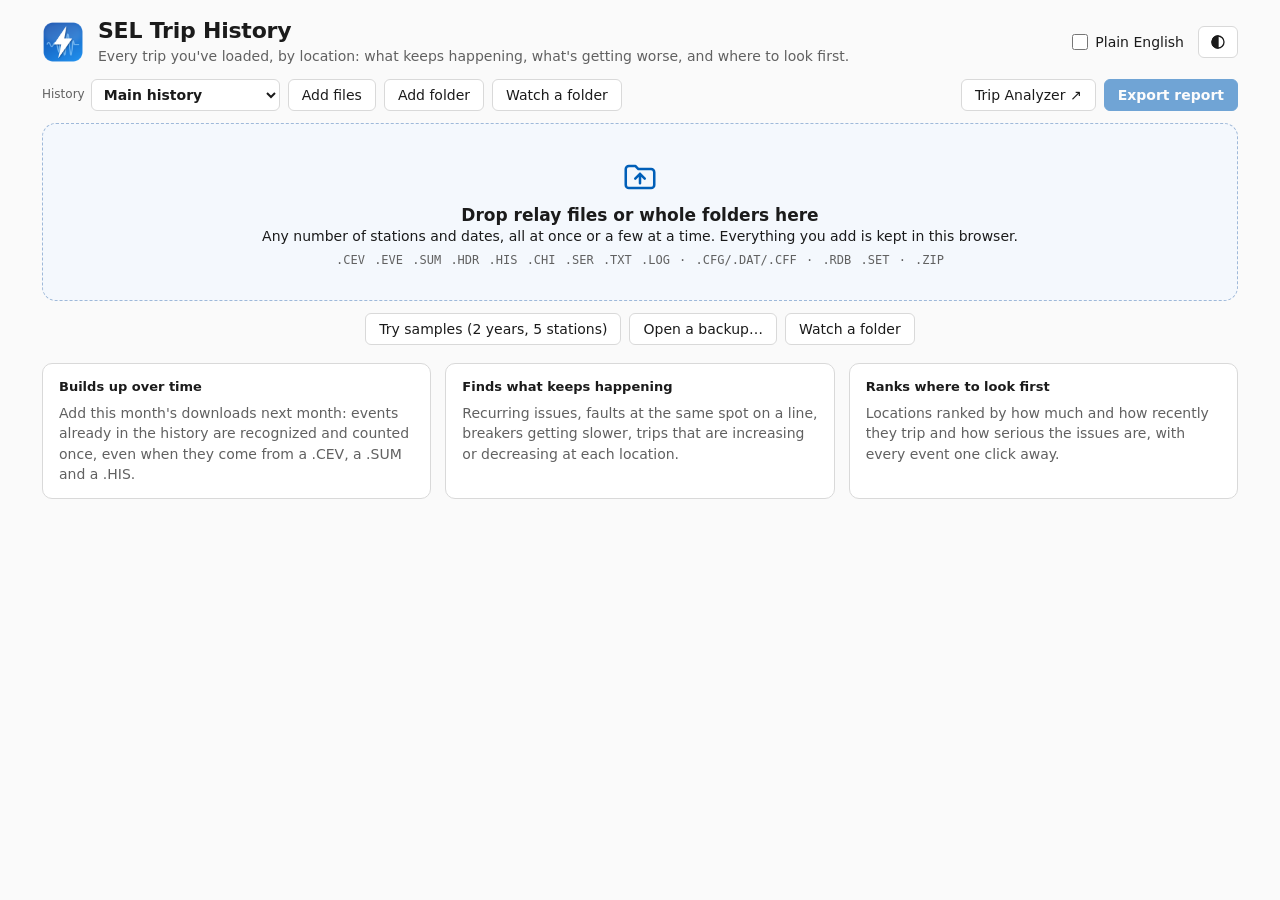
==== commit 791c33ac: "Publish browser version from 8a060a0" ====
--- a/history.html
+++ b/history.html
@@ -6112,7 +6112,7 @@
 document.getElementById("themeBtn").onclick = toggleTheme;
 document.addEventListener("keydown", (e) => { if ((e.ctrlKey || e.metaKey) && !e.shiftKey && e.key.toLowerCase() === "d") { e.preventDefault(); toggleTheme(); } });
 const app = window.SELHistoryUI.mount(document.getElementById("history"), {
-  version: "2.1.0", repo: "kefirman9000/sel-trip-analyzer", printRoot: document.getElementById("print-root"),
+  version: "2.2.0", repo: "kefirman9000/sel-trip-analyzer", printRoot: document.getElementById("print-root"),
   samples: () => JSON.parse(document.getElementById("sample-data").textContent || "[]"),
   pageSource: PAGE_SOURCE,
   snapshot: (() => { const el = document.getElementById("hx-snapshot"); try { return el ? JSON.parse(el.textContent) : null; } catch (e) { return null; } })(),
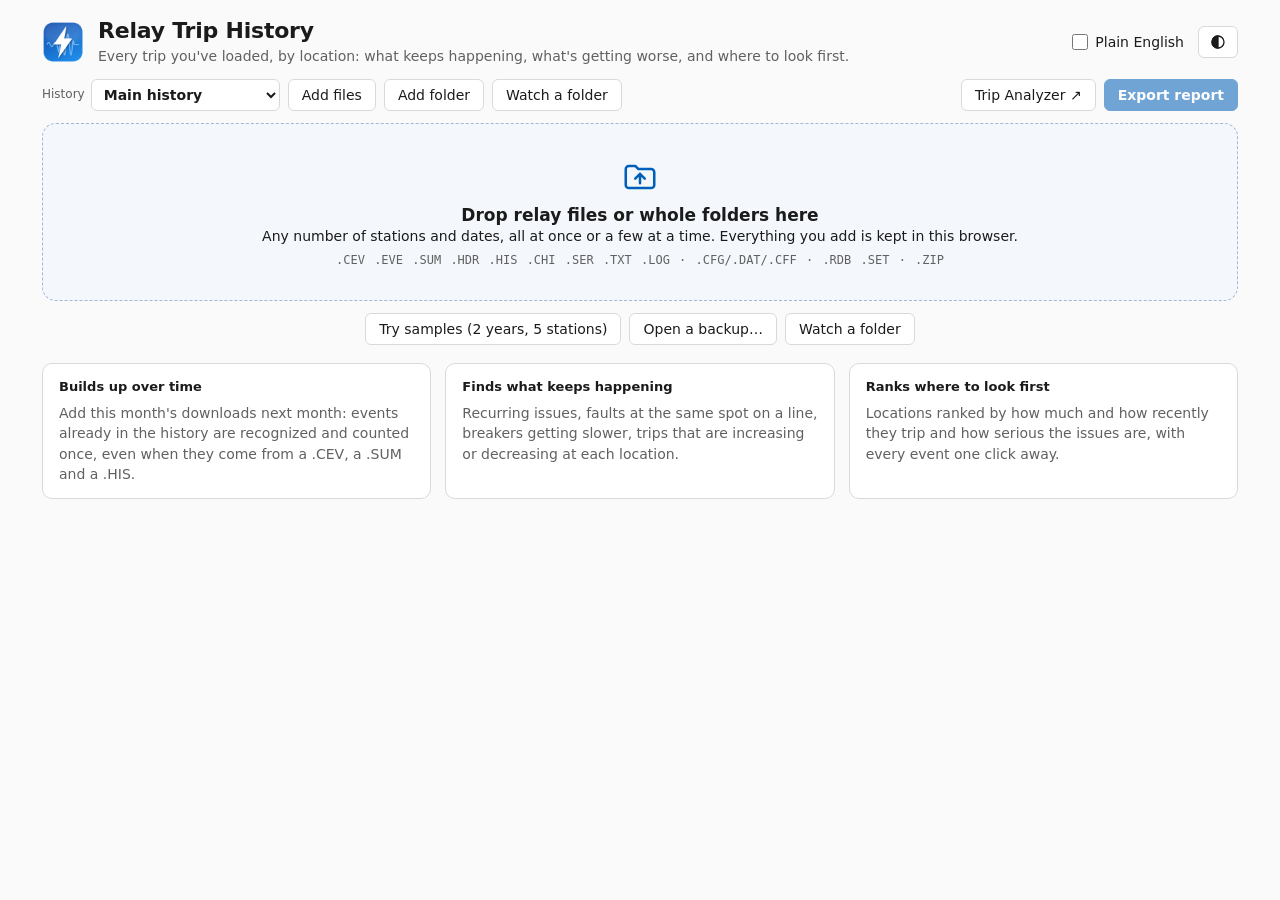
==== commit a80fc5e3: "Publish browser version from 7b5d553" ====
--- a/history.html
+++ b/history.html
@@ -3,8 +3,8 @@
 <head>
 <meta charset="utf-8">
 <meta name="viewport" content="width=device-width, initial-scale=1">
-<title>SEL Trip History</title>
-<meta name="description" content="Load SEL relay event files from many stations and dates; see recurring issues, trends and the worst locations. Runs entirely in your browser.">
+<title>Relay Trip History: relay trips and faults by location over time</title>
+<meta name="description" content="Relay Trip History: protective relay trip and fault history across many substations and years. Recurring issues, fault hot spots, breaker health, trends and the worst locations, from SEL event reports and COMTRADE. Runs in your browser.">
 <link rel="icon" type="image/png" href="[data-uri]">
 <style>
 :root {
@@ -60,7 +60,7 @@
   #print-root { display: block; color: #000; font: 10.5pt/1.35 Calibri, "Segoe UI", Arial, sans-serif; }
 }
 @media (max-width: 560px) { .wrap { padding: 12px 12px 30px; } }
-/* SEL Trip History - styles for the History screen, scoped to .hx so it can live inside the Trip Analyzer.
+/* Relay Trip History - styles for the History screen, scoped to .hx so it can live inside the Trip Analyzer.
    The page supplies the base colour tokens (--bg, --surface, --text, --accent...); these are the History's own. */
 .hx { --c-fault: #005fb8; --c-nofault: #c27c0e; --c-other: #a0a0a0; --heat: 196, 43, 28; --pA: #c42b1c; --pB: #1b1b1b; --pC: #005fb8; --pX: #8a8a8a; }
 @media (prefers-color-scheme: dark) {
@@ -284,7 +284,7 @@
   <header>
     <img src="[data-uri]" alt="">
     <div class="titles">
-      <h1>SEL Trip History</h1>
+      <h1>Relay Trip History</h1>
       <div class="sub">Every trip you've loaded, by location: what keeps happening, what's getting worse, and where to look first.</div>
     </div>
     <label class="plainsw" title="Say things in everyday words instead of relay codes and engineering terms"><input type="checkbox" id="plainSw"> Plain English</label>
@@ -296,7 +296,7 @@
 
 <script id="sample-data" type="application/json">[{"name": "2025-01-25_FEEDER12_AG.sum", "path": "sample_history/Apex Sub/Feeder_12/2025-01-25_FEEDER12_AG.sum", "b64": "[base64]"}, {"name": "2025-09-16_FEEDER12_AG.sum", "path": "sample_history/Apex Sub/Feeder_12/2025-09-16_FEEDER12_AG.sum", "b64": "[base64]"}, {"name": "2025-09-29_FEEDER12_AG.sum", "path": "sample_history/Apex Sub/Feeder_12/2025-09-29_FEEDER12_AG.sum", "b64": "[base64]"}, {"name": "2026-01-23_FEEDER12_AG.sum", "path": "sample_history/Apex Sub/Feeder_12/2026-01-23_FEEDER12_AG.sum", "b64": "[base64]"}, {"name": "2026-04-15_FEEDER12_CG.sum", "path": "sample_history/Apex Sub/Feeder_12/2026-04-15_FEEDER12_CG.sum", "b64": "[base64]"}, {"name": "2026-06-14_FEEDER12_AG.sum", "path": "sample_history/Apex Sub/Feeder_12/2026-06-14_FEEDER12_AG.sum", "b64": "[base64]"}, {"name": "2026-07-22_FEEDER12_AG.sum", "path": "sample_history/Apex Sub/Feeder_12/2026-07-22_FEEDER12_AG.sum", "b64": "[base64]"}, {"name": "2026-08-09_FEEDER12_AG.sum", "path": "sample_history/Apex Sub/Feeder_12/2026-08-09_FEEDER12_AG.sum", "b64": "[base64]"}, {"name": "2026-08-30_FEEDER12_AG.sum", "path": "sample_history/Apex Sub/Feeder_12/2026-08-30_FEEDER12_AG.sum", "b64": "[base64]"}, {"name": "2026-09-18_FEEDER12_AG.sum", "path": "sample_history/Apex Sub/Feeder_12/2026-09-18_FEEDER12_AG.sum", "b64": "[base64]"}, {"name": "2026-10-03_FEEDER12_AG.sum", "path": "sample_history/Apex Sub/Feeder_12/2026-10-03_FEEDER12_AG.sum", "b64": "[base64]"}, {"name": "2026-10-15_FEEDER12_AG.sum", "path": "sample_history/Apex Sub/Feeder_12/2026-10-15_FEEDER12_AG.sum", "b64": "[base64]"}, {"name": "2026-10-24_FEEDER12_AG.sum", "path": "sample_history/Apex Sub/Feeder_12/2026-10-24_FEEDER12_AG.sum", "b64": "[base64]"}, {"name": "FEEDER12_history_2026-10-27.his", "path": "sample_history/Apex Sub/Feeder_12/FEEDER12_history_2026-10-27.his", "b64": "[base64]"}, {"name": "FEEDER12_settings.set", "path": "sample_history/Apex Sub/Feeder_12/FEEDER12_settings.set", "b64": "[base64]"}, {"name": "2025-07-30_FEEDER14_TRIP.sum", "path": "sample_history/Apex Sub/Feeder_14/2025-07-30_FEEDER14_TRIP.sum", "b64": "[base64]"}, {"name": "2026-08-11_FEEDER14_TRIP.sum", "path": "sample_history/Apex Sub/Feeder_14/2026-08-11_FEEDER14_TRIP.sum", "b64": "[base64]"}, {"name": "FEEDER14_settings.set", "path": "sample_history/Apex Sub/Feeder_14/FEEDER14_settings.set", "b64": "[base64]"}, {"name": "2025-01-23_FEEDER7_AG.sum", "path": "sample_history/Apex Sub/Feeder_7/2025-01-23_FEEDER7_AG.sum", "b64": "[base64]"}, {"name": "2025-07-16_FEEDER7_AG.sum", "path": "sample_history/Apex Sub/Feeder_7/2025-07-16_FEEDER7_AG.sum", "b64": "[base64]"}, {"name": "2025-09-25_FEEDER7_BG.sum", "path": "sample_history/Apex Sub/Feeder_7/2025-09-25_FEEDER7_BG.sum", "b64": "[base64]"}, {"name": "2026-03-04_FEEDER7_TRIP.sum", "path": "sample_history/Apex Sub/Feeder_7/2026-03-04_FEEDER7_TRIP.sum", "b64": "[base64]"}, {"name": "2026-03-29_FEEDER7_TRIP.sum", "path": "sample_history/Apex Sub/Feeder_7/2026-03-29_FEEDER7_TRIP.sum", "b64": "[base64]"}, {"name": "2026-04-17_FEEDER7_TRIP.sum", "path": "sample_history/Apex Sub/Feeder_7/2026-04-17_FEEDER7_TRIP.sum", "b64": "[base64]"}, {"name": "2026-05-09_FEEDER7_TRIP.sum", "path": "sample_history/Apex Sub/Feeder_7/2026-05-09_FEEDER7_TRIP.sum", "b64": "[base64]"}, {"name": "FEEDER7_settings.set", "path": "sample_history/Apex Sub/Feeder_7/FEEDER7_settings.set", "b64": "[base64]"}, {"name": "2025-03-18_LINE5HILL_BC.cev", "path": "sample_history/Hill Sub/Line_5_Hill/2025-03-18_LINE5HILL_BC.cev", "b64": "[base64]"}, {"name": "2025-11-06_LINE5HILL_AG.cev", "path": "sample_history/Hill Sub/Line_5_Hill/2025-11-06_LINE5HILL_AG.cev", "b64": "[base64]"}, {"name": "2026-04-12_LINE5HILL_BC.cev", "path": "sample_history/Hill Sub/Line_5_Hill/2026-04-12_LINE5HILL_BC.cev", "b64": "[base64]"}, {"name": "2026-07-02_LINE5HILL_CG.cev", "path": "sample_history/Hill Sub/Line_5_Hill/2026-07-02_LINE5HILL_CG.cev", "b64": "[base64]"}, {"name": "2026-09-09_LINE5HILL_BC.cev", "path": "sample_history/Hill Sub/Line_5_Hill/2026-09-09_LINE5HILL_BC.cev", "b64": "[base64]"}, {"name": "2026-10-19_LINE5HILL_AG.cev", "path": "sample_history/Hill Sub/Line_5_Hill/2026-10-19_LINE5HILL_AG.cev", "b64": "[base64]"}, {"name": "LINE5HILL_settings.set", "path": "sample_history/Hill Sub/Line_5_Hill/LINE5HILL_settings.set", "b64": "[base64]"}, {"name": "2024-12-27_FEEDER11_AG.sum", "path": "sample_history/Mill Road Sub/Feeder_11/2024-12-27_FEEDER11_AG.sum", "b64": "[base64]"}, {"name": "2025-01-16_FEEDER11_BG.sum", "path": "sample_history/Mill Road Sub/Feeder_11/2025-01-16_FEEDER11_BG.sum", "b64": "[base64]"}, {"name": "2025-02-14_FEEDER11_CG.sum", "path": "sample_history/Mill Road Sub/Feeder_11/2025-02-14_FEEDER11_CG.sum", "b64": "[base64]"}, {"name": "2025-10-12_FEEDER11_BG.sum", "path": "sample_history/Mill Road Sub/Feeder_11/2025-10-12_FEEDER11_BG.sum", "b64": "[base64]"}, {"name": "2025-10-15_FEEDER11_CG.sum", "path": "sample_history/Mill Road Sub/Feeder_11/2025-10-15_FEEDER11_CG.sum", "b64": "[base64]"}, {"name": "2025-11-16_FEEDER11_CG.sum", "path": "sample_history/Mill Road Sub/Feeder_11/2025-11-16_FEEDER11_CG.sum", "b64": "[base64]"}, {"name": "2025-12-18_FEEDER11_BG.sum", "path": "sample_history/Mill Road Sub/Feeder_11/2025-12-18_FEEDER11_BG.sum", "b64": "[base64]"}, {"name": "2025-12-22_FEEDER11_AG.sum", "path": "sample_history/Mill Road Sub/Feeder_11/2025-12-22_FEEDER11_AG.sum", "b64": "[base64]"}, {"name": "2026-02-08_FEEDER11_CG.sum", "path": "sample_history/Mill Road Sub/Feeder_11/2026-02-08_FEEDER11_CG.sum", "b64": "[base64]"}, {"name": "2026-04-02_FEEDER11_CG.sum", "path": "sample_history/Mill Road Sub/Feeder_11/2026-04-02_FEEDER11_CG.sum", "b64": "[base64]"}, {"name": "2026-05-04_FEEDER11_CG.sum", "path": "sample_history/Mill Road Sub/Feeder_11/2026-05-04_FEEDER11_CG.sum", "b64": "[base64]"}, {"name": "2026-05-15_FEEDER11_CG.sum", "path": "sample_history/Mill Road Sub/Feeder_11/2026-05-15_FEEDER11_CG.sum", "b64": "[base64]"}, {"name": "2026-06-20_FEEDER11_CG.sum", "path": "sample_history/Mill Road Sub/Feeder_11/2026-06-20_FEEDER11_CG.sum", "b64": "[base64]"}, {"name": "2026-07-23_FEEDER11_CG.sum", "path": "sample_history/Mill Road Sub/Feeder_11/2026-07-23_FEEDER11_CG.sum", "b64": "[base64]"}, {"name": "2026-08-02_FEEDER11_BC.sum", "path": "sample_history/Mill Road Sub/Feeder_11/2026-08-02_FEEDER11_BC.sum", "b64": "[base64]"}, {"name": "2026-08-06_FEEDER11_BC.sum", "path": "sample_history/Mill Road Sub/Feeder_11/2026-08-06_FEEDER11_BC.sum", "b64": "[base64]"}, {"name": "2026-09-11_FEEDER11_BG.sum", "path": "sample_history/Mill Road Sub/Feeder_11/2026-09-11_FEEDER11_BG.sum", "b64": "[base64]"}, {"name": "FEEDER11_settings.set", "path": "sample_history/Mill Road Sub/Feeder_11/FEEDER11_settings.set", "b64": "[base64]"}, {"name": "2024-11-27_FEEDER9_AG.sum", "path": "sample_history/Mill Road Sub/Feeder_9/2024-11-27_FEEDER9_AG.sum", "b64": "[base64]"}, {"name": "2025-02-03_FEEDER9_TRIP.sum", "path": "sample_history/Mill Road Sub/Feeder_9/2025-02-03_FEEDER9_TRIP.sum", "b64": "[base64]"}, {"name": "2025-02-27_FEEDER9_TRIP.sum", "path": "sample_history/Mill Road Sub/Feeder_9/2025-02-27_FEEDER9_TRIP.sum", "b64": "[base64]"}, {"name": "2025-03-21_FEEDER9_TRIP.sum", "path": "sample_history/Mill Road Sub/Feeder_9/2025-03-21_FEEDER9_TRIP.sum", "b64": "[base64]"}, {"name": "2025-10-21_FEEDER9_CG.sum", "path": "sample_history/Mill Road Sub/Feeder_9/2025-10-21_FEEDER9_CG.sum", "b64": "[base64]"}, {"name": "2026-02-11_FEEDER9_AG.sum", "path": "sample_history/Mill Road Sub/Feeder_9/2026-02-11_FEEDER9_AG.sum", "b64": "[base64]"}, {"name": "2026-10-12_FEEDER9_BG.sum", "path": "sample_history/Mill Road Sub/Feeder_9/2026-10-12_FEEDER9_BG.sum", "b64": "[base64]"}, {"name": "FEEDER9_settings.set", "path": "sample_history/Mill Road Sub/Feeder_9/FEEDER9_settings.set", "b64": "[base64]"}, {"name": "2025-04-18_FEEDER3_CG.sum", "path": "sample_history/Oak Hill Sub/Feeder_3/2025-04-18_FEEDER3_CG.sum", "b64": "[base64]"}, {"name": "2025-12-16_FEEDER3_CG.sum", "path": "sample_history/Oak Hill Sub/Feeder_3/2025-12-16_FEEDER3_CG.sum", "b64": "[base64]"}, {"name": "2026-01-08_FEEDER3_BG.sum", "path": "sample_history/Oak Hill Sub/Feeder_3/2026-01-08_FEEDER3_BG.sum", "b64": "[base64]"}, {"name": "FEEDER3_settings.set", "path": "sample_history/Oak Hill Sub/Feeder_3/FEEDER3_settings.set", "b64": "[base64]"}, {"name": "2025-02-14_FEEDER8_BG.sum", "path": "sample_history/Oak Hill Sub/Feeder_8/2025-02-14_FEEDER8_BG.sum", "b64": "[base64]"}, {"name": "2025-03-01_FEEDER8_CG.sum", "path": "sample_history/Oak Hill Sub/Feeder_8/2025-03-01_FEEDER8_CG.sum", "b64": "[base64]"}, {"name": "2025-03-17_FEEDER8_CG.sum", "path": "sample_history/Oak Hill Sub/Feeder_8/2025-03-17_FEEDER8_CG.sum", "b64": "[base64]"}, {"name": "2025-03-20_FEEDER8_CG.sum", "path": "sample_history/Oak Hill Sub/Feeder_8/2025-03-20_FEEDER8_CG.sum", "b64": "[base64]"}, {"name": "2025-05-01_FEEDER8_BG.sum", "path": "sample_history/Oak Hill Sub/Feeder_8/2025-05-01_FEEDER8_BG.sum", "b64": "[base64]"}, {"name": "2025-05-20_FEEDER8_BG.sum", "path": "sample_history/Oak Hill Sub/Feeder_8/2025-05-20_FEEDER8_BG.sum", "b64": "[base64]"}, {"name": "2025-06-21_FEEDER8_BG.sum", "path": "sample_history/Oak Hill Sub/Feeder_8/2025-06-21_FEEDER8_BG.sum", "b64": "[base64]"}, {"name": "2025-07-28_FEEDER8_BG.sum", "path": "sample_history/Oak Hill Sub/Feeder_8/2025-07-28_FEEDER8_BG.sum", "b64": "[base64]"}, {"name": "2025-08-10_FEEDER8_AG.sum", "path": "sample_history/Oak Hill Sub/Feeder_8/2025-08-10_FEEDER8_AG.sum", "b64": "[base64]"}, {"name": "2025-08-13_FEEDER8_BG.sum", "path": "sample_history/Oak Hill Sub/Feeder_8/2025-08-13_FEEDER8_BG.sum", "b64": "[base64]"}, {"name": "2025-08-18_FEEDER8_CG.sum", "path": "sample_history/Oak Hill Sub/Feeder_8/2025-08-18_FEEDER8_CG.sum", "b64": "[base64]"}, {"name": "2025-08-27_FEEDER8_BG.sum", "path": "sample_history/Oak Hill Sub/Feeder_8/2025-08-27_FEEDER8_BG.sum", "b64": "[base64]"}, {"name": "2025-08-31_FEEDER8_AG.sum", "path": "sample_history/Oak Hill Sub/Feeder_8/2025-08-31_FEEDER8_AG.sum", "b64": "[base64]"}, {"name": "2025-08-31_FEEDER8_CG.sum", "path": "sample_history/Oak Hill Sub/Feeder_8/2025-08-31_FEEDER8_CG.sum", "b64": "[base64]"}, {"name": "2025-09-01_FEEDER8_CG.sum", "path": "sample_history/Oak Hill Sub/Feeder_8/2025-09-01_FEEDER8_CG.sum", "b64": "[base64]"}, {"name": "2025-09-02_FEEDER8_CG.sum", "path": "sample_history/Oak Hill Sub/Feeder_8/2025-09-02_FEEDER8_CG.sum", "b64": "[base64]"}, {"name": "2025-09-07_FEEDER8_BG.sum", "path": "sample_history/Oak Hill Sub/Feeder_8/2025-09-07_FEEDER8_BG.sum", "b64": "[base64]"}, {"name": "2026-02-11_FEEDER8_AG.sum", "path": "sample_history/Oak Hill Sub/Feeder_8/2026-02-11_FEEDER8_AG.sum", "b64": "[base64]"}, {"name": "2026-06-28_FEEDER8_BG.sum", "path": "sample_history/Oak Hill Sub/Feeder_8/2026-06-28_FEEDER8_BG.sum", "b64": "[base64]"}, {"name": "2026-08-19_FEEDER8_CG.sum", "path": "sample_history/Oak Hill Sub/Feeder_8/2026-08-19_FEEDER8_CG.sum", "b64": "[base64]"}, {"name": "FEEDER8_history_2026-09-01.his", "path": "sample_history/Oak Hill Sub/Feeder_8/FEEDER8_history_2026-09-01.his", "b64": "[base64]"}, {"name": "FEEDER8_settings.set", "path": "sample_history/Oak Hill Sub/Feeder_8/FEEDER8_settings.set", "b64": "[base64]"}, {"name": "2025-03-18_LINE5_BC.cev", "path": "sample_history/River Sub/Line_5/2025-03-18_LINE5_BC.cev", "b64": "[base64]"}, {"name": "2025-11-06_LINE5_AG.cev", "path": "sample_history/River Sub/Line_5/2025-11-06_LINE5_AG.cev", "b64": "[base64]"}, {"name": "2026-04-12_LINE5_BC.cev", "path": "sample_history/River Sub/Line_5/2026-04-12_LINE5_BC.cev", "b64": "[base64]"}, {"name": "2026-07-02_LINE5_CG.cev", "path": "sample_history/River Sub/Line_5/2026-07-02_LINE5_CG.cev", "b64": "[base64]"}, {"name": "2026-09-09_LINE5_BC.cev", "path": "sample_history/River Sub/Line_5/2026-09-09_LINE5_BC.cev", "b64": "[base64]"}, {"name": "2026-10-19_LINE5_AG.cev", "path": "sample_history/River Sub/Line_5/2026-10-19_LINE5_AG.cev", "b64": "[base64]"}, {"name": "LINE5_settings.set", "path": "sample_history/River Sub/Line_5/LINE5_settings.set", "b64": "[base64]"}]</script>
 <script>
-/* SEL Trip Event Analyzer - analysis core for the browser version.
+/* Relay Trip Analyzer - analysis core for the browser version.
  *
  * A line-for-line JavaScript port of the parsing and analysis in
  * sel_trip_analyzer.py. tests/web_parity.js checks that both produce the same
@@ -1706,7 +1706,7 @@
   };
 
   const out = [];
-  out.push("SEL TRIP EVENT SUMMARY", "=".repeat(60), `Generated: ${now}`,
+  out.push("RELAY TRIP EVENT SUMMARY", "=".repeat(60), `Generated: ${now}`,
            `Files analyzed: ${nFiles}   Events found: ${items.length}   Settings databases: ${rdb.size}`);
   const viewText = describeView(opts, nDups);
   if (items.length && (viewText || shown.length !== items.length))
@@ -1945,7 +1945,7 @@
     const s = strip(ln);
     if (!s) { flush(); continue; }
     if (fullmatch("[=\\-]{6,}", s)) continue;
-    if (!blocks.length && !para.length && s.toUpperCase().startsWith("SEL TRIP")) { blocks.push(["title", pyTitle(s).split("Sel ").join("SEL ")]); continue; }
+    if (!blocks.length && !para.length && /^(RELAY|SEL) TRIP/.test(s.toUpperCase())) { blocks.push(["title", pyTitle(s).split("Sel ").join("SEL ")]); continue; }
     if (!section && pmatch("^(Generated|Files analyzed|Showing|Needs review)\\b", s)) { add("meta", [s]); continue; }
     if (ln === s && fullmatch("[A-Z][A-Z /&\\-]{3,}(\\s*\\(.*\\))?", s)) {
       section = s; subh = "";
@@ -2143,7 +2143,7 @@
 
 </script>
 <script>
-/* SEL Trip Event Analyzer - waveform analysis.
+/* Relay Trip Analyzer - waveform analysis.
  *
  * Turns SEL CEV event reports and COMTRADE records into a common "record"
  * (sampled analog channels + relay element channels), and computes what the
@@ -2919,7 +2919,7 @@
 
 </script>
 <script>
-/* SEL Trip Event Analyzer - Word (.docx) writer.
+/* Relay Trip Analyzer - Word (.docx) writer.
  *
  * Builds a real Office Open XML document from "blocks" (the same blocks
  * core.parseReportText makes from the summary text, plus image blocks), with
@@ -3108,7 +3108,7 @@
       imgId++;
     }
   }
-  const footerText = opts.footer || "SEL Trip Event Analyzer";
+  const footerText = opts.footer || "Relay Trip Analyzer";
   const sect = `<w:sectPr><w:footerReference w:type="default" r:id="rIdFooter"/><w:pgSz w:w="${PAGE_W}" w:h="${PAGE_H}"/>` +
     `<w:pgMar w:top="1008" w:right="${MARGIN}" w:bottom="1008" w:left="${MARGIN}" w:header="576" w:footer="576" w:gutter="0"/></w:sectPr>`;
   const NS = 'xmlns:w="http://schemas.openxmlformats.org/wordprocessingml/2006/main" ' +
@@ -3139,7 +3139,7 @@
   const iso = new Date().toISOString().replace(/\.\d+Z$/, "Z");
   const coreXml = `<?xml version="1.0" encoding="UTF-8" standalone="yes"?>\n<cp:coreProperties xmlns:cp="http://schemas.openxmlformats.org/package/2006/metadata/core-properties" ` +
     `xmlns:dc="http://purl.org/dc/elements/1.1/" xmlns:dcterms="http://purl.org/dc/terms/" xmlns:xsi="http://www.w3.org/2001/XMLSchema-instance">` +
-    `<dc:title>${X(opts.title || "SEL Trip Event Summary")}</dc:title><dc:creator>SEL Trip Event Analyzer</dc:creator>` +
+    `<dc:title>${X(opts.title || "Relay Trip Event Summary")}</dc:title><dc:creator>Relay Trip Analyzer</dc:creator>` +
     `<dcterms:created xsi:type="dcterms:W3CDTF">${iso}</dcterms:created><dcterms:modified xsi:type="dcterms:W3CDTF">${iso}</dcterms:modified></cp:coreProperties>`;
   return zip([
     ["[Content_Types].xml", enc(types)], ["_rels/.rels", enc(pkgRels)], ["docProps/core.xml", enc(coreXml)],
@@ -3155,7 +3155,7 @@
 
 </script>
 <script>
-/* SEL Trip Event Analyzer - weather at the time of an event.
+/* Relay Trip Analyzer - weather at the time of an event.
  *
  * Uses Open-Meteo (free, no account): the geocoding API to turn a town name into
  * coordinates, and the historical weather API (or the forecast API's recent past)
@@ -3300,7 +3300,7 @@
 
 </script>
 <script>
-/* SEL Trip Event Analyzer - plain-English wording for people who don't read relay codes.
+/* Relay Trip Analyzer - plain-English wording for people who don't read relay codes.
  *
  * Used when "Plain English" is switched on (the Analyzer header, the History page). It only rewords
  * what the record shows; the codes stay available (in the details and on hover), and causes stay
@@ -3478,7 +3478,7 @@
 
 </script>
 <script>
-/* SEL Trip History - the analysis behind the history page.
+/* Relay Trip History - the analysis behind the history page.
  *
  * Reads the same files as the trip analyzer (through core.js), keeps one record
  * per real event across every file ever loaded, and works out, per location:
@@ -4363,7 +4363,7 @@
 
 </script>
 <script>
-/* SEL Trip History - the History screen (overview, locations, issues, events, files & settings, the event
+/* Relay Trip History - the History screen (overview, locations, issues, events, files & settings, the event
  * panel and the export dialog), as a module that mounts into any element. Used by the standalone page
  * (history.html) and by the Trip Analyzer's History tab.
  *
@@ -4385,7 +4385,7 @@
   <button id="hx-addFolder" class="nosnap" title="Add a folder (and its subfolders)">Add folder</button>
   <button class="nosnap" id="hx-watchBtn" title="Keep a folder watched: new relay files are added as they arrive (Chrome / Edge)" hidden>Watch a folder</button>
   <span class="grow"></span>
-  <button id="hx-analyzerBtn" title="Open the SEL Trip Analyzer (one event at a time, with waveforms)">Trip Analyzer ↗</button>
+  <button id="hx-analyzerBtn" title="Open the Relay Trip Analyzer (one event at a time, with waveforms)">Trip Analyzer ↗</button>
   <button id="hx-exportBtn" class="accent" title="Export a historical report (Ctrl+S)" disabled>Export report</button>
 </div>
   <input type="file" id="hx-pickFiles" multiple hidden>
@@ -5574,7 +5574,7 @@
     ${recs.length || hot.length ? `<h4>Part of a pattern</h4><ul>${recs.map((x) => `<li><b>Recurring ${esc(IL(x.key).toLowerCase())}</b> at ${esc(x.relay)}: ${x.inWindow} times in ${x.windowDays} days (${x.total} in all). <button class="link" data-list="${esc(x.allIds.join("\n"))}">step through them</button></li>`).join("")}
       ${hot.map((h) => `<li><b>Fault hot spot</b>: ${h.n} faults between ${h.from.toFixed(2)} and ${h.to.toFixed(2)}. <button class="link" data-list="${esc(h.ids.join("\n"))}">step through them</button></li>`).join("")}</ul>` : ""}
     ${seqMates.length ? `<h4>Same sequence</h4><ul>${seqMates.map((x) => `<li><button class="link" data-open="${esc(x.id)}">${esc(H.fmtWhen(x))} ${esc(x.et)}</button> <span class="muted">${esc(x.targets)}</span></li>`).join("")}</ul>` : ""}
-    <div class="nosnap" style="margin:12px 0 4px;display:flex;gap:8px;flex-wrap:wrap"><button class="accent small" id="hx-dAnalyzer" title="Open this event's files in the SEL Trip Analyzer${r.waveId ? ", on the Waveforms page" : ""}">${r.waveId ? "Open waveforms in Trip Analyzer ↗" : "Open in Trip Analyzer ↗"}</button></div>
+    <div class="nosnap" style="margin:12px 0 4px;display:flex;gap:8px;flex-wrap:wrap"><button class="accent small" id="hx-dAnalyzer" title="Open this event's files in the Relay Trip Analyzer${r.waveId ? ", on the Waveforms page" : ""}">${r.waveId ? "Open waveforms in Trip Analyzer ↗" : "Open in Trip Analyzer ↗"}</button></div>
     ${r.wx ? `<h4>Weather</h4><p style="margin:0">${wxTag(r)} ${esc(r.wx.text)}${r.wx.location ? ` <span class="hint">at ${esc(r.wx.location)}</span>` : ""}</p>${r.wx.hints ? `<ul class="hint">${r.wx.hints.map((h) => `<li>${esc(h)}</li>`).join("")}</ul>` : ""}` : ""}
     ${r.tripped ? `<h4>PRC-004 review</h4><p style="margin:0">${reviewHtml(r)}</p>${opts.reviewEvent && !SNAP ? `<p style="margin:6px 0 0"><button class="small" id="hx-dReview">${r.review ? "Change the review" : "Review this trip"}</button></p>` : ""}` : ""}
     <h4>Details</h4><table class="kv">${kv.map(([k, v]) => `<tr><td>${k}</td><td>${v}</td></tr>`).join("")}</table>
@@ -5746,9 +5746,9 @@
 
 // ---------------------------------------------------------------- open in the Trip Analyzer
 function defaultAnalyzerUrl() {
-  if (/^https?:$/.test(location.protocol)) return new URL("SEL_Trip_Analyzer.html", location.href).href;
+  if (/^https?:$/.test(location.protocol)) return new URL("Relay_Trip_Analyzer.html", location.href).href;
   const [owner, repo] = REPO.split("/");
-  return `https://${owner}.github.io/${repo}/SEL_Trip_Analyzer.html`;
+  return `https://${owner}.github.io/${repo}/Relay_Trip_Analyzer.html`;
 }
 const analyzerUrl = () => state.cfg.analyzerUrl || defaultAnalyzerUrl();
 $("analyzerBtn").hidden = EMBED;
@@ -5989,7 +5989,7 @@
       } : null,
     }));
     if (fmt === "txt") download(name, new Blob([H.blocksToText(blocks)], { type: "text/plain" }));
-    else if (fmt === "docx") download(name, new Blob([Docx.build(blocks, { title: name.replace(/\.docx$/, ""), footer: "SEL Trip History" })], { type: "application/vnd.openxmlformats-officedocument.wordprocessingml.document" }));
+    else if (fmt === "docx") download(name, new Blob([Docx.build(blocks, { title: name.replace(/\.docx$/, ""), footer: "Relay Trip History" })], { type: "application/vnd.openxmlformats-officedocument.wordprocessingml.document" }));
     else printBlocks(blocks, name.replace(/\.pdf$/, ""));
   }
   $("expDlg").close();
@@ -6112,7 +6112,7 @@
 document.getElementById("themeBtn").onclick = toggleTheme;
 document.addEventListener("keydown", (e) => { if ((e.ctrlKey || e.metaKey) && !e.shiftKey && e.key.toLowerCase() === "d") { e.preventDefault(); toggleTheme(); } });
 const app = window.SELHistoryUI.mount(document.getElementById("history"), {
-  version: "2.2.0", repo: "kefirman9000/sel-trip-analyzer", printRoot: document.getElementById("print-root"),
+  version: "2.3.0", repo: "kefirman9000/sel-trip-analyzer", printRoot: document.getElementById("print-root"),
   samples: () => JSON.parse(document.getElementById("sample-data").textContent || "[]"),
   pageSource: PAGE_SOURCE,
   snapshot: (() => { const el = document.getElementById("hx-snapshot"); try { return el ? JSON.parse(el.textContent) : null; } catch (e) { return null; } })(),
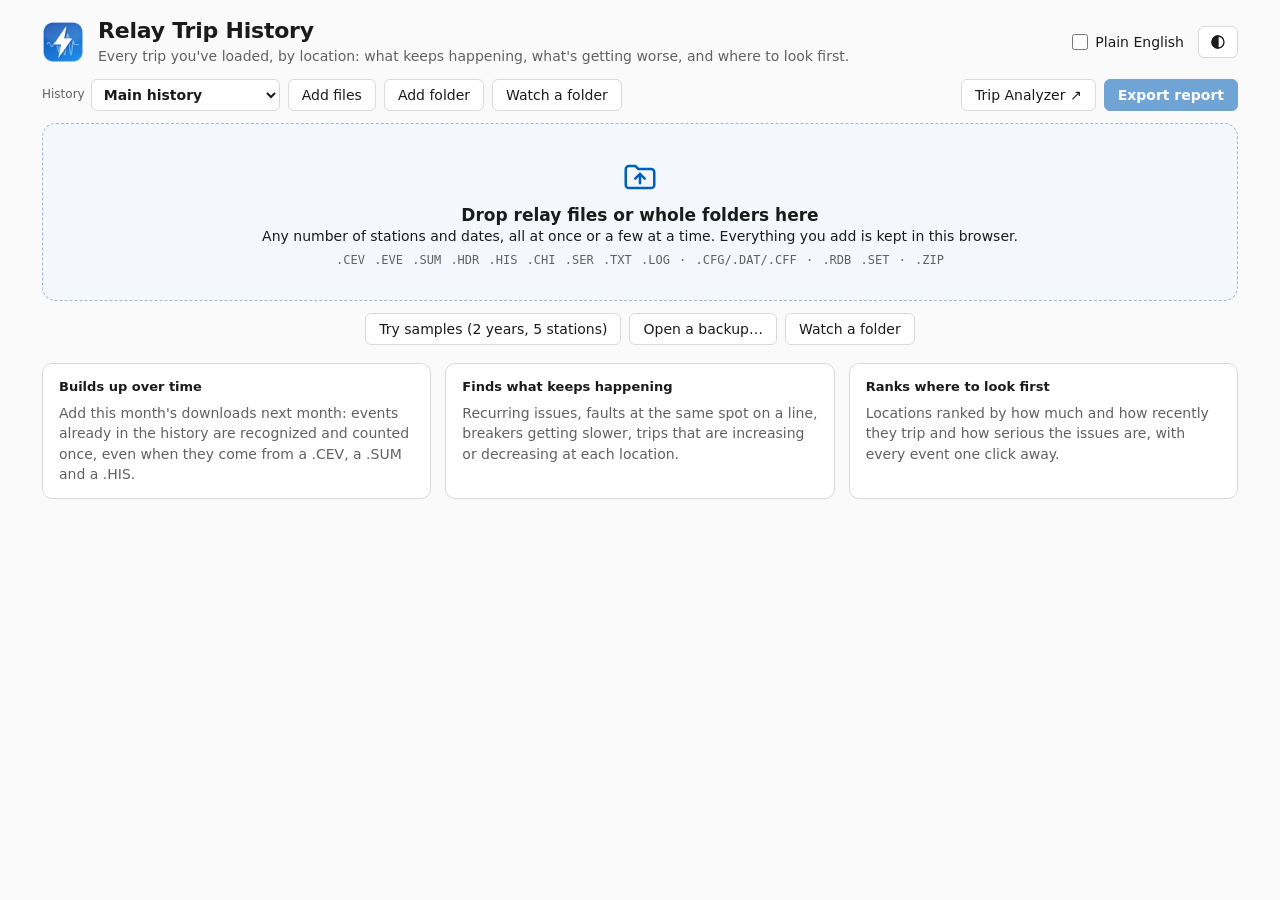
==== commit 0bd62dde: "Publish browser version from bf0ffac" ====
--- a/history.html
+++ b/history.html
@@ -6086,7 +6086,7 @@
 return {
   ready, state, render: () => (state.model ? render() : undefined), plainChanged: () => { if (state.model) { render(); if (state.drawer.id) renderDrawer(); } }, refresh: () => (state.model ? rebuild(false) : undefined), go, openDrawer, rebuild, lookupWeather, openInAnalyzer, pollWatch, startWatch: (h) => startWatch(h),
   addFiles: async (list, label) => { await ready; return addFiles(list, label); },
-  currentName, histories: histList, switchTo, readData, mergeInto, createHistory,
+  currentName, currentId: () => current, histories: histList, switchTo, readData, mergeInto, createHistory,
 };
 }
 
@@ -6112,7 +6112,7 @@
 document.getElementById("themeBtn").onclick = toggleTheme;
 document.addEventListener("keydown", (e) => { if ((e.ctrlKey || e.metaKey) && !e.shiftKey && e.key.toLowerCase() === "d") { e.preventDefault(); toggleTheme(); } });
 const app = window.SELHistoryUI.mount(document.getElementById("history"), {
-  version: "2.3.0", repo: "kefirman9000/sel-trip-analyzer", printRoot: document.getElementById("print-root"),
+  version: "2.4.0", repo: "kefirman9000/sel-trip-analyzer", printRoot: document.getElementById("print-root"),
   samples: () => JSON.parse(document.getElementById("sample-data").textContent || "[]"),
   pageSource: PAGE_SOURCE,
   snapshot: (() => { const el = document.getElementById("hx-snapshot"); try { return el ? JSON.parse(el.textContent) : null; } catch (e) { return null; } })(),
